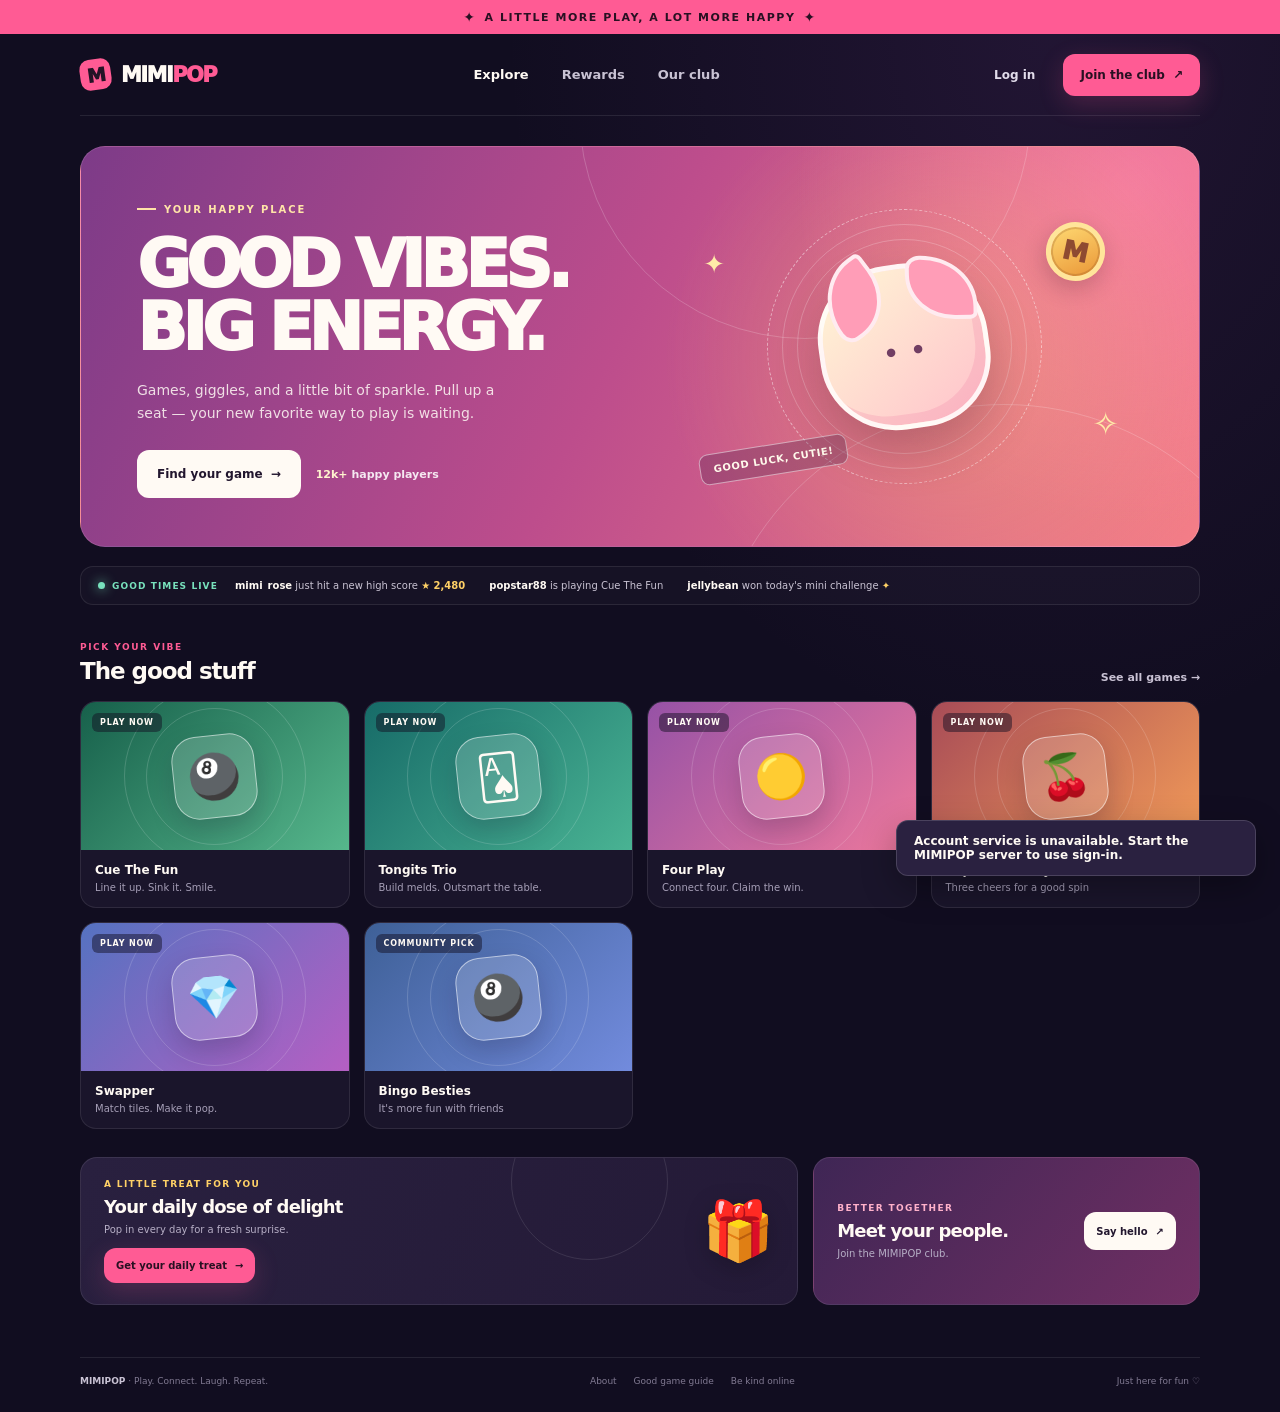
==== index.html @ 15460751 "Some Changes" ====
<!DOCTYPE html>
<html lang="en">
<head>
    <meta charset="UTF-8">
    <meta name="viewport" content="width=device-width, initial-scale=1.0">
    <meta name="theme-color" content="#110d20">
    <meta name="description" content="MIMIPOP — play, connect, laugh, repeat. Your home for feel-good games and good company.">
    <title>MIMIPOP — Play. Connect. Repeat.</title>
    <style>
        :root {
            color-scheme: dark;
            --bg: #110d20;
            --panel: #1a152b;
            --panel-light: #211b36;
            --muted: #a69fb7;
            --white: #fffaf4;
            --pink: #ff5b94;
            --pink-light: #ff83ad;
            --yellow: #ffd166;
            --mint: #78e2bd;
            --line: rgba(255, 255, 255, .09);
        }

        * { box-sizing: border-box; }

        body {
            margin: 0;
            min-width: 320px;
            background:
                radial-gradient(ellipse at 82% 2%, rgba(116, 61, 147, .17), transparent 34rem),
                var(--bg);
            color: var(--white);
            font-family: Inter, ui-sans-serif, system-ui, -apple-system, BlinkMacSystemFont, "Segoe UI", sans-serif;
            -webkit-font-smoothing: antialiased;
        }

        button, a { font: inherit; }
        button { color: inherit; }
        a { color: inherit; text-decoration: none; }
        button:focus-visible, a:focus-visible { outline: 3px solid var(--yellow); outline-offset: 4px; }

        .announcement {
            min-height: 34px;
            display: flex;
            justify-content: center;
            align-items: center;
            gap: 8px;
            padding: 6px 16px;
            background: #ff5b94;
            color: #281022;
            font-size: 11px;
            font-weight: 850;
            letter-spacing: .14em;
            text-align: center;
            text-transform: uppercase;
        }

        .announcement span { font-size: 14px; }

        .shell { width: min(1120px, calc(100% - 48px)); margin: 0 auto; }

        .topbar {
            min-height: 82px;
            display: flex;
            align-items: center;
            justify-content: space-between;
            gap: 24px;
            border-bottom: 1px solid var(--line);
        }

        .brand {
            display: inline-flex;
            align-items: center;
            gap: 10px;
            flex-shrink: 0;
            font-size: 21px;
            font-weight: 950;
            letter-spacing: -.075em;
        }

        .brand-mark {
            width: 31px;
            height: 31px;
            display: grid;
            place-items: center;
            border-radius: 10px;
            background: var(--pink);
            color: #251326;
            font-size: 19px;
            font-weight: 1000;
            transform: rotate(-8deg);
        }

        .brand > span:last-child span { color: var(--pink); }

        .nav-links { display: flex; align-items: center; gap: 33px; }
        .nav-links a {
            color: #c8c2d3;
            font-size: 13px;
            font-weight: 650;
            transition: color .2s ease;
        }
        .nav-links a:hover, .nav-links a.active { color: var(--white); }

        .account-actions { display: flex; align-items: center; gap: 11px; }
        .button {
            min-height: 42px;
            display: inline-flex;
            justify-content: center;
            align-items: center;
            gap: 8px;
            padding: 0 17px;
            border: 0;
            border-radius: 12px;
            cursor: pointer;
            font-size: 12px;
            font-weight: 800;
            transition: transform .18s ease, filter .18s ease, background .18s ease;
        }
        .button:hover { filter: brightness(1.08); transform: translateY(-2px); }
        .button-quiet { background: transparent; color: #e2ddeb; }
        .button-primary {
            background: var(--pink);
            color: #281022;
            box-shadow: 0 8px 26px rgba(255, 91, 148, .2);
        }
        .button-light { background: var(--white); color: #22162e; }

        .hero {
            position: relative;
            min-height: 370px;
            display: grid;
            grid-template-columns: 1.05fr .95fr;
            align-items: center;
            overflow: hidden;
            margin-top: 30px;
            padding: 48px 56px;
            border: 1px solid rgba(255, 255, 255, .12);
            border-radius: 25px;
            background:
                radial-gradient(circle at 78% 53%, rgba(255, 209, 102, .3), transparent 18rem),
                radial-gradient(circle at 94% 10%, rgba(255, 131, 173, .65), transparent 21rem),
                linear-gradient(115deg, #7d3b88 0%, #bd4d8c 48%, #f47e87 100%);
            isolation: isolate;
        }
        .hero::before, .hero::after {
            position: absolute;
            z-index: -1;
            content: "";
            border: 1px solid rgba(255,255,255,.19);
            border-radius: 50%;
        }
        .hero::before { width: 450px; height: 450px; right: 15%; top: -260px; }
        .hero::after { width: 590px; height: 590px; right: -9%; bottom: -450px; }
        .hero-copy { position: relative; z-index: 1; max-width: 460px; }
        .eyebrow {
            display: inline-flex;
            align-items: center;
            gap: 8px;
            margin-bottom: 18px;
            color: #ffe4a8;
            font-size: 10px;
            font-weight: 900;
            letter-spacing: .19em;
            text-transform: uppercase;
        }
        .eyebrow::before { width: 19px; height: 2px; background: currentColor; content: ""; }
        h1 {
            max-width: 470px;
            margin: 0;
            font-size: clamp(42px, 5.2vw, 65px);
            font-weight: 950;
            letter-spacing: -.07em;
            line-height: .98;
        }
        .hero-copy p {
            max-width: 370px;
            margin: 19px 0 25px;
            color: rgba(255, 250, 244, .85);
            font-size: 14px;
            line-height: 1.65;
        }
        .hero-cta { display: flex; align-items: center; gap: 15px; }
        .hero-cta .button { min-height: 48px; padding: 0 20px; }
        .member-count { color: rgba(255,255,255,.88); font-size: 11px; font-weight: 700; }
        .member-count strong { color: #fff4cf; }

        .hero-art {
            position: relative;
            min-height: 270px;
            display: grid;
            place-items: center;
        }
        .sunburst {
            position: absolute;
            width: 275px;
            height: 275px;
            border: 1px dashed rgba(255, 255, 255, .49);
            border-radius: 50%;
            animation: spin 34s linear infinite;
        }
        .sunburst::before, .sunburst::after {
            position: absolute;
            inset: 14px;
            border: 1px solid rgba(255,255,255,.22);
            border-radius: 50%;
            content: "";
        }
        .sunburst::after { inset: 29px; }
        .coin {
            position: absolute;
            z-index: 2;
            top: 10px;
            right: 8%;
            width: 59px;
            height: 59px;
            display: grid;
            place-items: center;
            border: 5px solid #ffe59a;
            border-radius: 50%;
            background: linear-gradient(145deg, #ffdb74, #e99435);
            box-shadow: 0 8px 22px rgba(54, 18, 30, .22), inset 0 0 0 2px rgba(132, 71, 29, .23);
            color: #8e4a31;
            font-size: 26px;
            font-weight: 950;
            transform: rotate(12deg);
        }
        .mascot {
            position: relative;
            z-index: 1;
            width: 170px;
            height: 165px;
            display: grid;
            place-items: center;
            border: 5px solid rgba(255,255,255,.8);
            border-radius: 44% 47% 42% 45%;
            background: linear-gradient(140deg, #fff5d5 3%, #ffc1cb 100%);
            box-shadow: 0 22px 45px rgba(66, 24, 53, .25), inset -9px -10px 0 rgba(238, 119, 161, .22);
            color: #72405e;
            font-size: 93px;
            transform: rotate(-8deg);
        }
        .mascot::before, .mascot::after {
            position: absolute;
            top: -12px;
            z-index: -1;
            width: 56px;
            height: 64px;
            border: 4px solid rgba(255,255,255,.8);
            border-radius: 80% 10% 70% 20%;
            background: #ff9db7;
            content: "";
        }
        .mascot::before { left: 4px; transform: rotate(-29deg); }
        .mascot::after { right: 3px; transform: rotate(97deg); }
        .mascot-face {
            position: absolute;
            top: 69px;
            left: 0;
            width: 100%;
            color: #713e63;
            font-size: 24px;
            font-weight: 900;
            letter-spacing: 12px;
            text-align: center;
            text-indent: 12px;
        }
        .float-star { position: absolute; color: #ffeba8; font-size: 26px; }
        .star-one { top: 37px; left: 8%; }
        .star-two { right: 5%; bottom: 39px; font-size: 32px; }
        .ticket {
            position: absolute;
            bottom: 7px;
            left: 7%;
            padding: 9px 13px;
            border: 1px solid rgba(255,255,255,.5);
            border-radius: 9px;
            background: rgba(51, 22, 65, .25);
            color: #fff9eb;
            font-size: 10px;
            font-weight: 800;
            letter-spacing: .06em;
            transform: rotate(-9deg);
        }

        .live-strip {
            display: flex;
            align-items: center;
            gap: 17px;
            overflow: hidden;
            margin: 19px 0 37px;
            padding: 13px 17px;
            border: 1px solid var(--line);
            border-radius: 13px;
            background: rgba(255,255,255,.025);
        }
        .live-label {
            display: flex;
            align-items: center;
            gap: 7px;
            flex-shrink: 0;
            color: var(--mint);
            font-size: 9px;
            font-weight: 900;
            letter-spacing: .12em;
        }
        .live-dot { width: 7px; height: 7px; border-radius: 50%; background: var(--mint); box-shadow: 0 0 12px var(--mint); }
        .live-items { display: flex; gap: 24px; overflow: hidden; color: #c9c3d3; font-size: 10px; white-space: nowrap; }
        .live-items strong { color: var(--white); }
        .live-items b { color: var(--yellow); }

        .section-heading {
            display: flex;
            align-items: end;
            justify-content: space-between;
            gap: 20px;
            margin-bottom: 17px;
        }
        .section-kicker { margin: 0 0 6px; color: var(--pink); font-size: 9px; font-weight: 900; letter-spacing: .17em; text-transform: uppercase; }
        h2 { margin: 0; font-size: 23px; font-weight: 850; letter-spacing: -.045em; }
        .see-all { color: #c9c2d4; font-size: 11px; font-weight: 750; }
        .see-all:hover { color: var(--pink-light); }
        .game-grid { display: grid; grid-template-columns: repeat(4, 1fr); gap: 14px; }
        .game-card {
            min-width: 0;
            overflow: hidden;
            border: 1px solid var(--line);
            border-radius: 16px;
            background: var(--panel);
            transition: border-color .2s ease, transform .2s ease;
        }
        .game-card:hover { border-color: rgba(255,255,255,.25); transform: translateY(-4px); }
        .game-art {
            position: relative;
            height: 148px;
            display: grid;
            place-items: center;
            overflow: hidden;
        }
        .game-art::before, .game-art::after {
            position: absolute;
            width: 180px;
            height: 180px;
            border: 1px solid rgba(255,255,255,.16);
            border-radius: 50%;
            content: "";
        }
        .game-art::after { width: 135px; height: 135px; }
        .art-roulette { background: linear-gradient(135deg, #4b397c, #a54b86); }
        .art-billiards { background: linear-gradient(135deg, #17604b, #56b78c); }
        .art-cards { background: linear-gradient(135deg, #176b68, #49b393); }
        .art-slots { background: linear-gradient(135deg, #a84c57, #f29b58); }
        .art-bingo { background: linear-gradient(135deg, #3e6097, #728bdd); }
        .game-icon {
            position: relative;
            z-index: 1;
            display: grid;
            place-items: center;
            width: 83px;
            height: 83px;
            border: 1px solid rgba(255,255,255,.52);
            border-radius: 25px;
            background: rgba(255,255,255,.17);
            box-shadow: 0 12px 26px rgba(27, 16, 43, .2);
            font-size: 43px;
            transform: rotate(-6deg);
        }
        .game-tag {
            position: absolute;
            top: 11px;
            left: 11px;
            z-index: 1;
            padding: 5px 8px;
            border-radius: 6px;
            background: rgba(17,13,32,.48);
            color: #fffaf4;
            font-size: 8px;
            font-weight: 900;
            letter-spacing: .1em;
            text-transform: uppercase;
        }
        .game-info { padding: 13px 14px 14px; }
        .game-info h3 { margin: 0; font-size: 12px; font-weight: 800; }
        .game-info p { margin: 5px 0 0; color: var(--muted); font-size: 10px; }
        .bottom-row {
            display: grid;
            grid-template-columns: 1.3fr .7fr;
            gap: 15px;
            margin: 28px 0 52px;
        }
        .rewards-card, .community-card {
            position: relative;
            display: flex;
            align-items: center;
            justify-content: space-between;
            gap: 18px;
            min-height: 139px;
            overflow: hidden;
            padding: 21px 23px;
            border: 1px solid var(--line);
            border-radius: 17px;
            background: linear-gradient(110deg, #29203f, #241a37);
        }
        .rewards-card::after {
            position: absolute;
            top: -55px;
            right: 18%;
            width: 155px;
            height: 155px;
            border: 1px solid rgba(255,255,255,.1);
            border-radius: 50%;
            content: "";
        }
        .reward-copy, .community-copy { position: relative; z-index: 1; }
        .reward-copy p, .community-copy p { margin: 0 0 7px; color: var(--yellow); font-size: 9px; font-weight: 900; letter-spacing: .15em; text-transform: uppercase; }
        .reward-copy h2, .community-copy h2 { font-size: 18px; }
        .reward-copy small, .community-copy small { display: block; margin-top: 7px; color: #b7afc6; font-size: 10px; }
        .reward-icon { position: relative; z-index: 1; flex-shrink: 0; font-size: 58px; filter: drop-shadow(0 7px 12px rgba(0,0,0,.2)); }
        .community-card { background: linear-gradient(130deg, #3f2655, #702f63); }
        .community-copy p { color: #ffb1ca; }
        .community-card .button { flex-shrink: 0; min-height: 38px; padding: 0 12px; font-size: 10px; }

        footer {
            display: flex;
            align-items: center;
            justify-content: space-between;
            gap: 18px;
            padding: 18px 0 26px;
            border-top: 1px solid var(--line);
            color: #817a92;
            font-size: 9px;
        }
        footer strong { color: #c9c2d4; }
        .footer-links { display: flex; gap: 17px; }
        .footer-links a:hover { color: var(--white); }
        .toast {
            position: fixed;
            right: 24px;
            bottom: 24px;
            z-index: 5;
            max-width: min(360px, calc(100% - 32px));
            padding: 13px 17px;
            border: 1px solid rgba(255,255,255,.15);
            border-radius: 12px;
            background: #2a2140;
            box-shadow: 0 12px 35px rgba(0,0,0,.3);
            color: var(--white);
            font-size: 12px;
            font-weight: 700;
            opacity: 0;
            pointer-events: none;
            transform: translateY(10px);
            transition: opacity .2s ease, transform .2s ease;
        }
        .toast.visible { opacity: 1; transform: translateY(0); }
        .billiards-modal[hidden] { display: none; }
        .billiards-modal {
            position: fixed;
            inset: 0;
            z-index: 10;
            display: grid;
            place-items: center;
            overflow-y: auto;
            padding: 24px;
            background: rgba(10, 7, 18, .82);
            backdrop-filter: blur(9px);
        }
        .billiards-panel {
            width: min(900px, 100%);
            padding: 24px;
            border: 1px solid rgba(255,255,255,.13);
            border-radius: 22px;
            background: #1a152b;
            box-shadow: 0 28px 90px rgba(0,0,0,.5);
        }
        .billiards-heading, .billiards-toolbar {
            display: flex;
            align-items: center;
            justify-content: space-between;
            gap: 16px;
        }
        .billiards-heading { margin-bottom: 18px; }
        .billiards-heading h2 { font-size: 24px; }
        .billiards-heading p { margin: 5px 0 0; color: var(--muted); font-size: 12px; }
        .billiards-close {
            width: 38px;
            height: 38px;
            display: grid;
            place-items: center;
            flex-shrink: 0;
            border: 1px solid var(--line);
            border-radius: 11px;
            background: var(--panel-light);
            cursor: pointer;
            font-size: 20px;
        }
        .billiards-canvas-wrap {
            overflow: hidden;
            border: 1px solid rgba(255,255,255,.13);
            border-radius: 15px;
            background: #153b35;
        }
        #billiards-canvas { display: block; width: 100%; height: auto; touch-action: none; }
        .billiards-toolbar { flex-wrap: wrap; margin-top: 16px; }
        .billiards-status { color: #d7d1e0; font-size: 12px; }
        .billiards-status strong { color: var(--mint); }
        .billiards-controls { display: flex; align-items: center; gap: 12px; }
        .power-control { display: flex; align-items: center; gap: 9px; color: #c9c2d4; font-size: 11px; }
        .power-control input { width: 112px; accent-color: var(--pink); }
        .billiards-help { margin: 12px 0 0; color: #938ba3; font-size: 10px; line-height: 1.5; }
        body.game-open { overflow: hidden; }
        .tongits-table {
            display: grid;
            grid-template-columns: 1fr auto 1fr;
            align-items: center;
            gap: 14px;
            min-height: 150px;
            margin-bottom: 15px;
            padding: 18px;
            border: 1px solid rgba(255,255,255,.1);
            border-radius: 15px;
            background:
                radial-gradient(ellipse at center, rgba(47, 142, 106, .75), transparent 80%),
                #174b3f;
        }
        .tongits-opponents { display: flex; flex-direction: column; gap: 14px; }
        .tongits-player { min-width: 0; }
        .tongits-player-label { display: flex; align-items: center; gap: 7px; color: #f5eee4; font-size: 10px; font-weight: 800; }
        .tongits-player-label span { color: #c6d8ce; font-size: 9px; font-weight: 600; }
        .tongits-back-row { display: flex; margin-top: 6px; padding-left: 2px; }
        .tongits-card-back {
            width: 18px;
            height: 25px;
            margin-left: -3px;
            border: 1px solid rgba(255,255,255,.8);
            border-radius: 4px;
            background: repeating-linear-gradient(45deg, #c55a83 0 3px, #f1c0c5 3px 4px);
        }
        .tongits-piles { display: flex; align-items: center; gap: 14px; }
        .tongits-pile { display: grid; justify-items: center; gap: 6px; color: #d3e2d9; font-size: 9px; }
        .tongits-pile .button { min-height: 33px; padding: 0 9px; font-size: 9px; }
        .tongits-pile .button:disabled { cursor: not-allowed; opacity: .42; transform: none; }
        .tongits-table-card {
            width: 48px;
            height: 67px;
            display: grid;
            place-content: center;
            gap: 1px;
            border: 1px solid #fffaf4;
            border-radius: 7px;
            background: #fffaf4;
            box-shadow: 0 5px 12px rgba(0,0,0,.2);
            color: #272032;
            font-size: 17px;
            font-weight: 850;
            text-align: center;
        }
        .tongits-table-card.red { color: #d94d6e; }
        .tongits-table-card small { font-size: 10px; }
        .tongits-discard-stack { position: relative; }
        .tongits-discard-stack::before {
            position: absolute;
            inset: 3px -4px -3px 4px;
            z-index: 0;
            border: 1px solid rgba(255,255,255,.6);
            border-radius: 7px;
            background: #d5c6e8;
            content: "";
        }
        .tongits-discard-stack .tongits-table-card { position: relative; z-index: 1; }
        .tongits-melds {
            display: flex;
            align-items: center;
            gap: 8px;
            min-height: 48px;
            overflow-x: auto;
            margin: 0 0 13px;
            padding: 8px 10px;
            border: 1px dashed rgba(255,255,255,.16);
            border-radius: 10px;
            color: #c6d8ce;
            font-size: 10px;
        }
        .tongits-melds strong { flex-shrink: 0; color: #f6d78e; }
        .tongits-meld { flex-shrink: 0; padding: 5px 8px; border-radius: 7px; background: rgba(255,255,255,.1); color: #fffaf4; }
        .tongits-hand-heading { display: flex; align-items: baseline; justify-content: space-between; gap: 12px; margin: 0 0 9px; }
        .tongits-hand-heading strong { font-size: 11px; }
        .tongits-hand-heading span { color: #a69fb7; font-size: 9px; }
        .tongits-hand {
            display: flex;
            flex-wrap: wrap;
            gap: 7px;
            min-height: 88px;
            padding: 12px;
            border-radius: 12px;
            background: rgba(0,0,0,.17);
        }
        .tongits-hand-card {
            position: relative;
            width: 45px;
            height: 63px;
            display: grid;
            align-content: center;
            justify-items: center;
            gap: 2px;
            border: 2px solid transparent;
            border-radius: 7px;
            background: #fffaf4;
            color: #292333;
            cursor: pointer;
            font-size: 15px;
            font-weight: 850;
            transition: transform .15s ease, border-color .15s ease;
        }
        .tongits-hand-card:hover { transform: translateY(-4px); }
        .tongits-hand-card.selected { border-color: var(--yellow); transform: translateY(-7px); }
        .tongits-hand-card.red { color: #d94d6e; }
        .tongits-hand-card small { font-size: 10px; }
        .tongits-actions { display: flex; flex-wrap: wrap; gap: 8px; margin-top: 12px; }
        .tongits-actions .button { min-height: 37px; padding: 0 12px; font-size: 10px; }
        .tongits-actions .button:disabled { cursor: not-allowed; opacity: .42; transform: none; }
        .tongits-status { min-height: 17px; margin: 12px 0 0; color: #d6d0df; font-size: 11px; }
        .tongits-status strong { color: var(--mint); }
        .art-fourplay { background: linear-gradient(135deg, #9652a6, #ed789c); }
        .fourplay-panel { width: min(620px, 100%); }
        .fourplay-board {
            display: grid;
            grid-template-columns: repeat(7, minmax(0, 1fr));
            gap: clamp(5px, 1.4vw, 11px);
            padding: clamp(10px, 2.8vw, 22px);
            border: 1px solid rgba(255,255,255,.2);
            border-radius: 20px;
            background: linear-gradient(145deg, #6e52be, #48328f);
            box-shadow: inset 0 0 24px rgba(25, 16, 68, .25);
        }
        .fourplay-cell {
            width: 100%;
            aspect-ratio: 1;
            display: grid;
            place-items: center;
            padding: 0;
            border: 0;
            border-radius: 50%;
            background: #211a38;
            box-shadow: inset 0 3px 7px rgba(0,0,0,.4);
            cursor: pointer;
            transition: background .16s ease, transform .16s ease;
        }
        .fourplay-cell:not(:disabled):hover { background: #37295a; transform: scale(1.05); }
        .fourplay-cell:disabled { cursor: default; }
        .fourplay-cell::after {
            width: 72%;
            height: 72%;
            border-radius: 50%;
            background: transparent;
            content: "";
            transition: background .16s ease, box-shadow .16s ease;
        }
        .fourplay-cell.player-one::after { background: #ffd166; box-shadow: 0 0 14px rgba(255,209,102,.38); }
        .fourplay-cell.player-two::after { background: #ff6a9d; box-shadow: 0 0 14px rgba(255,106,157,.38); }
        .fourplay-cell.winning-cell::after { box-shadow: 0 0 0 3px #fffaf4, 0 0 20px rgba(255,255,255,.7); }
        .fourplay-scoreboard {
            display: flex;
            align-items: center;
            justify-content: space-between;
            gap: 12px;
            margin: 14px 0 0;
        }
        .fourplay-turn {
            display: flex;
            align-items: center;
            gap: 8px;
            color: #d6d0df;
            font-size: 12px;
        }
        .fourplay-turn strong { color: var(--yellow); }
        .fourplay-disc { width: 11px; height: 11px; flex-shrink: 0; border-radius: 50%; background: var(--yellow); }
        .fourplay-disc.opponent { background: var(--pink); }
        .fourplay-help { margin-top: 11px; }
        .fourplay-scoreboard .button { min-height: 37px; padding: 0 12px; font-size: 10px; }
        .bubbly-panel { width: min(620px, 100%); }
        .bubbly-machine {
            position: relative;
            overflow: hidden;
            padding: clamp(20px, 5vw, 36px);
            border: 1px solid rgba(255,255,255,.16);
            border-radius: 20px;
            background:
                radial-gradient(ellipse at 50% 0, rgba(255,209,102,.21), transparent 68%),
                linear-gradient(145deg, #432851, #271d3c);
        }
        .bubbly-machine::before {
            position: absolute;
            top: -88px;
            right: -40px;
            width: 210px;
            height: 210px;
            border: 1px solid rgba(255,255,255,.1);
            border-radius: 50%;
            content: "";
            pointer-events: none;
        }
        .bubbly-jackpot-label {
            position: relative;
            margin: 0 0 14px;
            color: #ffcc83;
            font-size: 9px;
            font-weight: 900;
            letter-spacing: .2em;
            text-align: center;
            text-transform: uppercase;
        }
        .bubbly-reels {
            position: relative;
            display: grid;
            grid-template-columns: repeat(3, minmax(0, 1fr));
            gap: clamp(8px, 2vw, 14px);
            max-width: 430px;
            margin: 0 auto;
        }
        .bubbly-reel {
            min-width: 0;
            aspect-ratio: 1 / 1.13;
            display: grid;
            place-items: center;
            overflow: hidden;
            border: 2px solid rgba(255,255,255,.78);
            border-radius: 16px;
            background: linear-gradient(160deg, #fffaf4, #f3dfda);
            box-shadow: inset 0 0 0 5px rgba(255,255,255,.36), 0 10px 24px rgba(0,0,0,.2);
            font-size: clamp(45px, 10vw, 68px);
            line-height: 1;
            user-select: none;
        }
        .bubbly-reel.spinning { animation: bubbly-bounce .16s ease-in-out infinite alternate; }
        .bubbly-machine.bubbly-win .bubbly-reel { border-color: #ffe193; box-shadow: inset 0 0 0 5px rgba(255,255,255,.36), 0 0 23px rgba(255,209,102,.35); }
        .bubbly-stats {
            display: flex;
            justify-content: center;
            flex-wrap: wrap;
            gap: 8px 20px;
            margin-top: 20px;
            color: #d3cad9;
            font-size: 11px;
        }
        .bubbly-stats strong { color: #fff1bd; }
        .bubbly-result { min-height: 22px; margin: 14px 0 0; color: #e6deeb; font-size: 12px; text-align: center; }
        .bubbly-result strong { color: var(--yellow); }
        .bubbly-controls { display: flex; justify-content: center; gap: 10px; margin-top: 16px; }
        .bubbly-controls .button { min-height: 43px; }
        .bubbly-controls .button:disabled { cursor: wait; opacity: .7; }
        .bubbly-help { max-width: 450px; margin: 13px auto 0; color: #a99fb2; font-size: 10px; line-height: 1.55; text-align: center; }
        @keyframes bubbly-bounce { from { transform: translateY(-4px); } to { transform: translateY(4px); } }
        .art-swapper { background: linear-gradient(135deg, #5572c1, #b55fc3); }
        .swapper-panel { width: min(620px, 100%); }
        .swapper-toolbar { display: flex; justify-content: space-between; gap: 12px; margin: 0 0 13px; }
        .swapper-stat {
            flex: 1;
            padding: 10px 12px;
            border: 1px solid var(--line);
            border-radius: 11px;
            background: rgba(255,255,255,.035);
            color: #aaa2b9;
            font-size: 9px;
            font-weight: 800;
            letter-spacing: .11em;
            text-transform: uppercase;
        }
        .swapper-stat strong { display: block; margin-top: 3px; color: var(--white); font-size: 18px; letter-spacing: -.03em; }
        .swapper-board {
            display: grid;
            grid-template-columns: repeat(8, minmax(0, 1fr));
            gap: clamp(3px, 1vw, 7px);
            padding: clamp(8px, 2vw, 14px);
            border: 1px solid rgba(255,255,255,.14);
            border-radius: 17px;
            background: linear-gradient(145deg, #38234f, #241936);
            box-shadow: inset 0 0 24px rgba(0,0,0,.2);
            touch-action: manipulation;
        }
        .swapper-tile {
            width: 100%;
            aspect-ratio: 1;
            display: grid;
            place-items: center;
            padding: 0;
            border: 1px solid rgba(255,255,255,.14);
            border-radius: clamp(5px, 1vw, 10px);
            background: linear-gradient(145deg, rgba(255,255,255,.13), rgba(255,255,255,.045));
            cursor: pointer;
            font-size: clamp(17px, 4vw, 31px);
            line-height: 1;
            text-shadow: 0 4px 8px rgba(0,0,0,.2);
            transition: transform .16s ease, border-color .16s ease, background .16s ease, opacity .16s ease;
        }
        .swapper-tile:hover:not(:disabled) { transform: translateY(-2px) scale(1.05); }
        .swapper-tile.selected { border-color: #ffe091; background: rgba(255,209,102,.2); box-shadow: 0 0 0 2px rgba(255,209,102,.28); transform: scale(1.08); }
        .swapper-tile.matched { opacity: 0; transform: scale(.35) rotate(12deg); }
        .swapper-tile:disabled { cursor: wait; }
        .swapper-status { min-height: 20px; margin: 12px 0 0; color: #d6d0df; font-size: 11px; text-align: center; }
        .swapper-status strong { color: var(--mint); }
        .swapper-footer { display: flex; justify-content: center; gap: 9px; margin-top: 10px; }
        .swapper-footer .button { min-height: 38px; padding: 0 13px; font-size: 10px; }
        .swapper-footer .button:disabled { cursor: wait; opacity: .65; }
        .swapper-help { margin-top: 12px; text-align: center; }
        @media (max-width: 620px) {
            .bubbly-panel { padding: 14px; }
            .bubbly-machine { padding: 22px 17px; border-radius: 16px; }
            .bubbly-reel { border-radius: 11px; }
            .swapper-panel { padding: 14px; }
            .swapper-stat { padding: 8px; }
            .swapper-stat strong { font-size: 16px; }
        }
        body.game-page-mode { overflow: auto; }
        .game-page-mode .announcement,
        .game-page-mode .topbar,
        .game-page-mode main,
        .game-page-mode footer,
        .game-page-mode .toast { display: none; }
        .game-page-mode .billiards-modal {
            position: relative;
            inset: auto;
            z-index: auto;
            display: flex;
            min-height: 100vh;
            align-items: flex-start;
            justify-content: center;
            overflow: visible;
            padding: 28px 20px;
            background: transparent;
            backdrop-filter: none;
        }
        .game-page-mode .billiards-modal[hidden] { display: none; }
        .game-page-mode .billiards-panel {
            margin: auto;
            box-shadow: 0 18px 60px rgba(0,0,0,.24);
        }
        .game-page-mode .billiards-close {
            width: auto;
            min-width: 38px;
            padding: 0 10px;
            font-size: 11px;
            font-weight: 800;
        }
        @media (max-width: 620px) {
            .game-page-mode .billiards-modal { padding: 12px; }
            .game-page-mode .billiards-panel { margin: auto 0; }
        }
        #login-page[hidden] { display: none; }
        .login-page-mode { min-height: 100vh; }
        body.login-page-mode .announcement,
        body.login-page-mode .topbar,
        body.login-page-mode > main:not(#login-page),
        body.login-page-mode footer,
        body.login-page-mode .billiards-modal,
        body.login-page-mode .toast { display: none; }
        .login-page {
            min-height: 100vh;
            display: grid;
            grid-template-columns: minmax(0, 1fr) minmax(360px, .85fr);
        }
        .login-story {
            position: relative;
            min-height: 100vh;
            display: flex;
            flex-direction: column;
            justify-content: space-between;
            overflow: hidden;
            padding: clamp(30px, 6vw, 76px);
            background:
                radial-gradient(circle at 75% 34%, rgba(255,209,102,.46), transparent 15rem),
                radial-gradient(circle at 82% 72%, rgba(255,91,148,.55), transparent 21rem),
                linear-gradient(145deg, #713b88, #bd4d8c 56%, #f47e87);
        }
        .login-story::before,
        .login-story::after {
            position: absolute;
            width: 390px;
            height: 390px;
            border: 1px solid rgba(255,255,255,.2);
            border-radius: 50%;
            content: "";
            pointer-events: none;
        }
        .login-story::before { top: 16%; right: -120px; }
        .login-story::after { right: 12%; bottom: -270px; width: 520px; height: 520px; }
        .login-story-brand, .login-story-copy, .login-story-note { position: relative; z-index: 1; }
        .login-story-brand { display: inline-flex; align-items: center; gap: 10px; width: fit-content; font-size: 19px; font-weight: 950; letter-spacing: -.07em; }
        .login-story-brand > span:last-child span { color: #ffe4a8; }
        .login-story-copy { max-width: 520px; margin: auto 0; padding: 50px 0; }
        .login-story-kicker { color: #ffe4a8; font-size: 10px; font-weight: 900; letter-spacing: .19em; text-transform: uppercase; }
        .login-story-copy h1 { margin: 14px 0; font-size: clamp(44px, 6vw, 76px); line-height: .96; }
        .login-story-copy p { max-width: 390px; color: rgba(255,250,244,.84); font-size: 14px; line-height: 1.7; }
        .login-story-note { color: rgba(255,250,244,.75); font-size: 11px; }
        .login-form-side { display: grid; place-items: center; padding: 36px; }
        .login-form-card { width: min(390px, 100%); }
        .login-back { display: inline-flex; align-items: center; gap: 7px; margin-bottom: 46px; color: #c9c2d4; font-size: 12px; font-weight: 700; }
        .login-back:hover { color: var(--white); }
        .login-form-card .section-kicker { margin-bottom: 10px; }
        .login-form-card h2 { margin: 0; font-size: 31px; letter-spacing: -.05em; }
        .login-lede { margin: 9px 0 27px; color: var(--muted); font-size: 12px; line-height: 1.6; }
        .login-field { display: block; margin-top: 17px; color: #e8e1ed; font-size: 11px; font-weight: 750; }
        .login-field[hidden] { display: none; }
        .login-field input,
        .login-password-wrap input {
            width: 100%;
            height: 47px;
            margin-top: 8px;
            padding: 0 14px;
            border: 1px solid rgba(255,255,255,.13);
            border-radius: 11px;
            outline: none;
            background: rgba(255,255,255,.045);
            color: var(--white);
            font: inherit;
            font-size: 13px;
        }
        .login-field input:focus { border-color: var(--pink); box-shadow: 0 0 0 3px rgba(255,91,148,.14); }
        .login-field input::placeholder { color: #837b93; }
        .login-password-wrap { position: relative; }
        .login-password-wrap input { padding-right: 68px; }
        .login-password-toggle {
            position: absolute;
            top: 50%;
            right: 12px;
            padding: 5px 0 5px 8px;
            border: 0;
            background: transparent;
            color: #c8c0d2;
            cursor: pointer;
            font-size: 10px;
            font-weight: 800;
        }
        .login-options { display: flex; justify-content: space-between; align-items: center; gap: 12px; margin: 17px 0 21px; }
        .login-remember { display: inline-flex; align-items: center; gap: 7px; color: #c9c2d4; font-size: 10px; }
        .login-remember input { accent-color: var(--pink); }
        .login-link { padding: 0; border: 0; background: transparent; color: var(--pink-light); cursor: pointer; font-size: 10px; font-weight: 750; }
        .login-link:hover { text-decoration: underline; }
        .login-submit { width: 100%; min-height: 47px; font-size: 12px; }
        .login-divider { display: flex; align-items: center; gap: 12px; margin: 23px 0; color: #81798f; font-size: 9px; }
        .login-divider::before, .login-divider::after { height: 1px; flex: 1; background: var(--line); content: ""; }
        .login-signup { color: #aaa2b9; font-size: 11px; text-align: center; }
        .login-signup a { color: var(--white); font-weight: 800; }
        .login-signup a:hover { color: var(--pink-light); }
        .login-status { min-height: 18px; margin: 15px 0 0; color: var(--mint); font-size: 10px; line-height: 1.55; text-align: center; }
        .login-status.error { color: var(--pink-light); }
        .login-status:empty { display: none; }
        @media (max-width: 760px) {
            .login-page { grid-template-columns: 1fr; }
            .login-story { min-height: 230px; padding: 27px 24px; }
            .login-story-copy { padding: 35px 0 20px; }
            .login-story-copy h1 { font-size: clamp(39px, 11vw, 56px); }
            .login-story-copy p { max-width: 460px; margin-bottom: 4px; font-size: 12px; }
            .login-story-note { display: none; }
            .login-form-side { padding: 30px 24px 48px; }
            .login-back { margin-bottom: 29px; }
        }
        @keyframes spin { to { transform: rotate(360deg); } }

        @media (max-width: 800px) {
            .nav-links { gap: 17px; }
            .hero { padding: 40px 34px; }
            .hero-art { transform: scale(.86); }
            .game-grid { grid-template-columns: repeat(2, 1fr); }
            .game-art { height: 170px; }
            .bottom-row { grid-template-columns: 1fr; }
        }
        @media (max-width: 620px) {
            .announcement { font-size: 9px; }
            .shell { width: min(100% - 32px, 460px); }
            .topbar { min-height: 69px; gap: 12px; }
            .brand { font-size: 19px; }
            .nav-links { display: none; }
            .account-actions { gap: 2px; }
            .account-actions .button { min-height: 37px; padding: 0 11px; font-size: 10px; }
            .hero {
                min-height: auto;
                grid-template-columns: 1fr;
                margin-top: 19px;
                padding: 34px 25px 0;
            }
            .hero-copy { max-width: 100%; }
            h1 { font-size: clamp(44px, 12vw, 58px); }
            .hero-copy p { max-width: 310px; margin: 15px 0 20px; font-size: 12px; }
            .hero-cta { flex-wrap: wrap; }
            .hero-cta .button { min-height: 43px; }
            .member-count { font-size: 9px; }
            .hero-art { min-height: 230px; margin-top: 0; transform: scale(.83); }
            .live-strip { gap: 11px; margin: 14px 0 31px; padding: 12px; }
            .live-items { gap: 17px; }
            .section-heading { align-items: center; }
            h2 { font-size: 21px; }
            .game-grid { gap: 10px; }
            .game-art { height: 130px; }
            .game-icon { width: 68px; height: 68px; border-radius: 21px; font-size: 35px; }
            .game-info { padding: 11px; }
            .bottom-row { grid-template-columns: 1fr; gap: 10px; margin: 23px 0 34px; }
            .rewards-card, .community-card { min-height: 123px; padding: 18px; }
            .reward-icon { font-size: 48px; }
            .community-copy h2, .reward-copy h2 { font-size: 16px; }
            footer { align-items: flex-start; flex-direction: column; padding-top: 17px; }
            .billiards-modal { align-items: start; padding: 12px; }
            .billiards-panel { margin: auto 0; padding: 16px; border-radius: 17px; }
            .billiards-heading { margin-bottom: 13px; }
            .billiards-heading h2 { font-size: 20px; }
            .billiards-heading p { max-width: 260px; font-size: 10px; }
            .billiards-controls { width: 100%; justify-content: space-between; }
            .billiards-status { font-size: 10px; }
            .tongits-panel { padding: 13px; }
            .tongits-table { grid-template-columns: 1fr auto; gap: 9px; min-height: 0; padding: 12px; }
            .tongits-opponents { grid-column: 1 / -1; flex-direction: row; justify-content: space-between; }
            .tongits-piles { gap: 9px; }
            .tongits-table-card { width: 42px; height: 59px; }
            .tongits-hand { gap: 5px; padding: 8px; }
            .tongits-hand-card { width: 39px; height: 56px; }
            .tongits-hand-heading span { text-align: right; }
            .fourplay-panel { padding: 14px; }
            .fourplay-board { border-radius: 15px; }
        }
        @media (prefers-reduced-motion: reduce) {
            *, *::before, *::after { scroll-behavior: auto !important; animation-duration: .01ms !important; animation-iteration-count: 1 !important; transition-duration: .01ms !important; }
        }
    </style>
</head>
<body>
    <div class="announcement"><span>✦</span> A little more play, a lot more happy <span>✦</span></div>
    <header class="shell topbar">
        <a class="brand" href="#" aria-label="MIMIPOP home">
            <span class="brand-mark">M</span><span>MIMI<span>POP</span></span>
        </a>
        <nav class="nav-links" aria-label="Main navigation">
            <a class="active" href="#games">Explore</a>
            <a href="#rewards">Rewards</a>
            <a href="#community">Our club</a>
        </nav>
        <div class="account-actions" id="account-actions">
            <a class="button button-quiet" href="?page=login">Log in</a>
            <a class="button button-primary" href="?page=register">Join the club <span aria-hidden="true">↗</span></a>
        </div>
    </header>

    <main class="shell">
        <section class="hero" aria-labelledby="hero-title">
            <div class="hero-copy">
                <div class="eyebrow">Your happy place</div>
                <h1 id="hero-title">GOOD VIBES.<br>BIG ENERGY.</h1>
                <p>Games, giggles, and a little bit of sparkle. Pull up a seat — your new favorite way to play is waiting.</p>
                <div class="hero-cta">
                    <a class="button button-light" href="#games">Find your game <span aria-hidden="true">→</span></a>
                    <span class="member-count"><strong>12k+</strong> happy players</span>
                </div>
            </div>
            <div class="hero-art" aria-hidden="true">
                <div class="sunburst"></div>
                <div class="coin">M</div>
                <span class="float-star star-one">✦</span>
                <span class="float-star star-two">✧</span>
                <div class="mascot"><span class="mascot-face">••</span></div>
                <div class="ticket">GOOD LUCK, CUTIE!</div>
            </div>
        </section>

        <section class="live-strip" aria-label="Community activity">
            <div class="live-label"><span class="live-dot"></span> GOOD TIMES LIVE</div>
            <div class="live-items">
                <span><strong>mimi_rose</strong> just hit a new high score <b>★ 2,480</b></span>
                <span><strong>popstar88</strong> is playing Cue The Fun</span>
                <span><strong>jellybean</strong> won today's mini challenge <b>✦</b></span>
            </div>
        </section>

        <section id="games" aria-labelledby="games-title">
            <div class="section-heading">
                <div><p class="section-kicker">Pick your vibe</p><h2 id="games-title">The good stuff</h2></div>
                <a class="see-all" href="#games">See all games <span aria-hidden="true">→</span></a>
            </div>
            <div class="game-grid">
                <a class="game-card" href="?game=cue-the-fun" data-game="Cue The Fun" data-billiards-trigger>
                    <div class="game-art art-billiards"><span class="game-tag">Play now</span><span class="game-icon" aria-hidden="true">🎱</span></div>
                    <div class="game-info"><h3>Cue The Fun</h3><p>Line it up. Sink it. Smile.</p></div>
                </a>
                <a class="game-card" href="?game=tongits-trio" data-game="Tongits Trio" data-tongits-trigger>
                    <div class="game-art art-cards"><span class="game-tag">Play now</span><span class="game-icon" aria-hidden="true">🂡</span></div>
                    <div class="game-info"><h3>Tongits Trio</h3><p>Build melds. Outsmart the table.</p></div>
                </a>
                <a class="game-card" href="?game=four-play" data-game="Four Play" data-fourplay-trigger>
                    <div class="game-art art-fourplay"><span class="game-tag">Play now</span><span class="game-icon" aria-hidden="true">🟡</span></div>
                    <div class="game-info"><h3>Four Play</h3><p>Connect four. Claim the win.</p></div>
                </a>
                <a class="game-card" href="?game=pop-the-bubbly" data-game="Pop The Bubbly" data-bubbly-trigger>
                    <div class="game-art art-slots"><span class="game-tag">Play now</span><span class="game-icon" aria-hidden="true">🍒</span></div>
                    <div class="game-info"><h3>Pop The Bubbly</h3><p>Three cheers for a good spin</p></div>
                </a>
                <a class="game-card" href="?game=swapper" data-game="Swapper" data-swapper-trigger>
                    <div class="game-art art-swapper"><span class="game-tag">Play now</span><span class="game-icon" aria-hidden="true">💎</span></div>
                    <div class="game-info"><h3>Swapper</h3><p>Match tiles. Make it pop.</p></div>
                </a>
                <a class="game-card" href="#games" data-game="Bingo Besties">
                    <div class="game-art art-bingo"><span class="game-tag">Community pick</span><span class="game-icon" aria-hidden="true">🎱</span></div>
                    <div class="game-info"><h3>Bingo Besties</h3><p>It's more fun with friends</p></div>
                </a>
            </div>
        </section>

        <section class="bottom-row" id="rewards" aria-label="Rewards and community">
            <div class="rewards-card">
                <div class="reward-copy">
                    <p>A little treat for you</p>
                    <h2>Your daily dose of delight</h2>
                    <small>Pop in every day for a fresh surprise.</small>
                    <button class="button button-primary" style="margin-top: 13px; min-height: 35px; padding: 0 12px; font-size: 10px;" data-message="Your daily treat is almost ready. Come back soon!">Get your daily treat <span aria-hidden="true">→</span></button>
                </div>
                <div class="reward-icon" aria-hidden="true">🎁</div>
            </div>
            <div class="community-card" id="community">
                <div class="community-copy">
                    <p>Better together</p>
                    <h2>Meet your people.</h2>
                    <small>Join the MIMIPOP club.</small>
                </div>
                <a class="button button-light" href="?page=register">Say hello <span aria-hidden="true">↗</span></a>
            </div>
        </section>
    </main>

    <footer class="shell">
        <span><strong>MIMIPOP</strong> · Play. Connect. Laugh. Repeat.</span>
        <div class="footer-links"><a href="#community">About</a><a href="#community">Good game guide</a><a href="#community">Be kind online</a></div>
        <span>Just here for fun ♡</span>
    </footer>
    <main class="login-page" id="login-page" aria-labelledby="login-title" hidden>
        <section class="login-story" aria-label="Welcome to MIMIPOP">
            <a class="login-story-brand" href="index.html" aria-label="MIMIPOP home">
                <span class="brand-mark">M</span><span>MIMI<span>POP</span></span>
            </a>
            <div class="login-story-copy">
                <p class="login-story-kicker">Your happy place</p>
                <h1>GOOD VIBES.<br>WELCOME BACK.</h1>
                <p>Your favorite games, familiar faces, and a little sparkle are right where you left them.</p>
            </div>
            <p class="login-story-note">Play. Connect. Laugh. Repeat. ♡</p>
        </section>
        <section class="login-form-side" aria-label="Sign in" id="login-form-section">
            <div class="login-form-card">
                <a class="login-back" href="index.html#games"><span aria-hidden="true">←</span> Back to MIMIPOP</a>
                <p class="section-kicker">MEMBER SIGN-IN</p>
                <h2 id="login-title">Hey, cutie!</h2>
                <p class="login-lede">Sign in to pick up where the fun left off.</p>
                <form id="login-form">
                    <label class="login-field" id="login-name-field" for="login-name" hidden>
                        Display name
                        <input id="login-name" name="name" type="text" autocomplete="nickname" maxlength="60" placeholder="What should we call you?">
                    </label>
                    <label class="login-field" for="login-email">
                        Email address
                        <input id="login-email" name="email" type="email" autocomplete="email" maxlength="254" placeholder="you@example.com" required>
                    </label>
                    <label class="login-field" for="login-password">Password</label>
                    <div class="login-password-wrap">
                        <input id="login-password" name="password" type="password" autocomplete="current-password" maxlength="128" placeholder="Enter your password" required>
                        <button class="login-password-toggle" type="button" id="login-password-toggle" aria-label="Show password" aria-pressed="false">Show</button>
                    </div>
                    <div class="login-options">
                        <label class="login-remember" id="login-remember"><input type="checkbox" name="remember"> Keep me signed in</label>
                        <button class="login-link" type="button" id="login-forgot">Forgot password?</button>
                    </div>
                    <button class="button button-primary login-submit" id="login-submit" type="submit">Log in <span aria-hidden="true">→</span></button>
                    <p class="login-status" id="login-status" role="status" aria-live="polite"></p>
                </form>
                <p class="login-divider">YOUR NEXT GOOD TIME STARTS HERE</p>
                <p class="login-signup" id="login-switch">New to MIMIPOP? <a href="index.html?page=register">Join the club</a></p>
            </div>
        </section>
    </main>
    <div class="billiards-modal" id="billiards-modal" role="dialog" aria-modal="true" aria-labelledby="billiards-title" aria-describedby="billiards-instructions" hidden>
        <div class="billiards-panel">
            <div class="billiards-heading">
                <div>
                    <p class="section-kicker">MIMIPOP ORIGINAL</p>
                    <h2 id="billiards-title">Cue The Fun 🎱</h2>
                    <p>Take your shot and clear the table.</p>
                </div>
                <button class="billiards-close" type="button" aria-label="Back to all games" data-close-game>← Games</button>
            </div>
            <div class="billiards-canvas-wrap">
                <canvas id="billiards-canvas" width="900" height="480" tabindex="0" aria-keyshortcuts="ArrowLeft ArrowRight ArrowUp ArrowDown Space" aria-label="Billiards table. Aim with your pointer and click to shoot, or use the arrow keys and space bar."></canvas>
            </div>
            <div class="billiards-toolbar">
                <div class="billiards-status" aria-live="polite"><strong id="billiards-score">0 / 10 pocketed</strong><span> · </span><span id="billiards-message">Aim and click the table to shoot.</span></div>
                <div class="billiards-controls">
                    <label class="power-control" for="shot-power">Power <input id="shot-power" type="range" min="15" max="100" value="65"><span id="power-value">65%</span></label>
                    <button class="button button-primary" type="button" id="rack-balls">Rack again</button>
                </div>
            </div>
            <p class="billiards-help" id="billiards-instructions">Move your pointer to aim, then click or tap the table to shoot. Keyboard players can use the arrow keys to aim and space to shoot. Pocket all 10 balls to clear the rack.</p>
        </div>
    </div>
    <div class="billiards-modal tongits-modal" id="tongits-modal" role="dialog" aria-modal="true" aria-labelledby="tongits-title" aria-describedby="tongits-instructions" hidden>
                <div class="billiards-panel tongits-panel">
                    <div class="billiards-heading">
                        <div>
                            <p class="section-kicker">MIMIPOP CARD TABLE</p>
                            <h2 id="tongits-title">Tongits Trio 🂡</h2>
                            <p>Three players, one deck, and plenty of good moves.</p>
                        </div>
                        <button class="billiards-close" type="button" aria-label="Back to all games" data-close-tongits>← Games</button>
                    </div>
                    <div class="tongits-table" aria-label="Tongits card table">
                        <div class="tongits-opponents">
                            <div class="tongits-player">
                                <div class="tongits-player-label">Mimi <span id="tongits-mimi-count">12 cards</span></div>
                                <div class="tongits-back-row" id="tongits-mimi-backs" aria-hidden="true"></div>
                            </div>
                            <div class="tongits-player">
                                <div class="tongits-player-label">Pop <span id="tongits-pop-count">12 cards</span></div>
                                <div class="tongits-back-row" id="tongits-pop-backs" aria-hidden="true"></div>
                            </div>
                        </div>
                        <div class="tongits-piles">
                            <div class="tongits-pile">
                                <button class="button button-light" type="button" id="tongits-draw-stock" aria-label="Draw from stock">Draw</button>
                                <span id="tongits-stock-count">Stock · 15</span>
                            </div>
                            <div class="tongits-pile">
                                <div class="tongits-discard-stack"><div class="tongits-table-card" id="tongits-discard-top">—</div></div>
                                <span>Discard</span>
                            </div>
                        </div>
                    </div>
                    <div class="tongits-melds" id="tongits-melds"><strong>Your melds</strong><span>No melds yet</span></div>
                    <div class="tongits-hand-heading"><strong>Your hand</strong><span id="tongits-turn">Draw to start your turn</span></div>
                    <div class="tongits-hand" id="tongits-hand" aria-label="Your cards"></div>
                    <div class="tongits-actions">
                        <button class="button button-primary" type="button" id="tongits-draw-discard">Take discard</button>
                        <button class="button button-light" type="button" id="tongits-meld">Lay selected meld</button>
                        <button class="button button-light" type="button" id="tongits-discard">Discard selected</button>
                        <button class="button button-quiet" type="button" id="tongits-new-game">New hand</button>
                    </div>
                    <p class="tongits-status" id="tongits-status" role="status" aria-live="polite">Draw a card to begin.</p>
                    <p class="billiards-help" id="tongits-instructions">Draw one card, then discard one. Select 3 or more cards of the same rank or a same-suit sequence to lay a meld. Lowest unmatched card points wins when the stock runs out.</p>
                </div>
            </div>
    </div>
    <div class="billiards-modal" id="fourplay-modal" role="dialog" aria-modal="true" aria-labelledby="fourplay-title" aria-describedby="fourplay-instructions" hidden>
        <div class="billiards-panel fourplay-panel">
            <div class="billiards-heading">
                <div>
                    <p class="section-kicker">MIMIPOP ARCADE</p>
                    <h2 id="fourplay-title">Four Play 🟡</h2>
                    <p>Drop a disc. Connect four. Beat the house.</p>
                </div>
                <button class="billiards-close" type="button" aria-label="Back to all games" data-close-fourplay>← Games</button>
            </div>
            <div class="fourplay-board" id="fourplay-board" role="grid" aria-label="Connect four game board"></div>
            <div class="fourplay-scoreboard">
                <div class="fourplay-turn" id="fourplay-turn" aria-live="polite"><span class="fourplay-disc" aria-hidden="true"></span><strong>Your turn</strong> · Gold</div>
                <button class="button button-primary" type="button" id="fourplay-new-game">New game</button>
            </div>
            <p class="billiards-help fourplay-help" id="fourplay-instructions">Choose any column to drop a gold disc. Connect four in a row, column, or diagonal before the pink computer player does.</p>
        </div>
    </div>
    <div class="billiards-modal" id="bubbly-modal" role="dialog" aria-modal="true" aria-labelledby="bubbly-title" aria-describedby="bubbly-instructions" hidden>
        <div class="billiards-panel bubbly-panel">
            <div class="billiards-heading">
                <div>
                    <p class="section-kicker">JUST FOR FUN · NO BETTING</p>
                    <h2 id="bubbly-title">Pop The Bubbly 🍾</h2>
                    <p>Give the reels a spin and see what pops.</p>
                </div>
                <button class="billiards-close" type="button" aria-label="Back to all games" data-close-bubbly>← Games</button>
            </div>
            <div class="bubbly-machine" id="bubbly-machine">
                <p class="bubbly-jackpot-label">A little sparkle goes a long way</p>
                <div class="bubbly-reels" aria-label="Slot machine reels">
                    <div class="bubbly-reel" id="bubbly-reel-0" aria-label="Reel one">🍒</div>
                    <div class="bubbly-reel" id="bubbly-reel-1" aria-label="Reel two">🍋</div>
                    <div class="bubbly-reel" id="bubbly-reel-2" aria-label="Reel three">🍾</div>
                </div>
                <div class="bubbly-stats">
                    <span>Free-play points <strong id="bubbly-points">0</strong></span>
                    <span>Spins <strong id="bubbly-spins">0</strong></span>
                </div>
                <p class="bubbly-result" id="bubbly-result" role="status" aria-live="polite">Ready when you are!</p>
                <div class="bubbly-controls">
                    <button class="button button-primary" type="button" id="bubbly-spin">Spin the reels <span aria-hidden="true">✦</span></button>
                    <button class="button button-quiet" type="button" id="bubbly-reset">Start fresh</button>
                </div>
            </div>
            <p class="bubbly-help" id="bubbly-instructions">This is a just-for-fun slot-style game. Spins are free, points have no cash value, and there are no bets or purchases. Three matching symbols score 100 points; two matching symbols score 20.</p>
        </div>
    </div>
    <div class="billiards-modal" id="swapper-modal" role="dialog" aria-modal="true" aria-labelledby="swapper-title" aria-describedby="swapper-instructions" hidden>
        <div class="billiards-panel swapper-panel">
            <div class="billiards-heading">
                <div>
                    <p class="section-kicker">MIMIPOP MATCH CLUB</p>
                    <h2 id="swapper-title">Swapper 💎</h2>
                    <p>Match three. Make a little magic.</p>
                </div>
                <button class="billiards-close" type="button" aria-label="Back to all games" data-close-swapper>← Games</button>
            </div>
            <div class="swapper-toolbar" aria-label="Game stats">
                <div class="swapper-stat">Score<strong id="swapper-score">0</strong></div>
                <div class="swapper-stat">Moves left<strong id="swapper-moves">20</strong></div>
                <div class="swapper-stat">Goal<strong id="swapper-goal">500</strong></div>
            </div>
            <div class="swapper-board" id="swapper-board" role="grid" aria-label="Eight by eight matching game board"></div>
            <p class="swapper-status" id="swapper-status" role="status" aria-live="polite">Swap neighboring tiles to match three or more.</p>
            <div class="swapper-footer">
                <button class="button button-primary" type="button" id="swapper-new-game">New game</button>
            </div>
            <p class="billiards-help swapper-help" id="swapper-instructions">Select a tile, then select an adjacent tile to swap them. Only swaps that make a match will count. Clear tiles to score; reach 500 points in 20 moves.</p>
        </div>
    </div>
    <div class="toast" role="status" aria-live="polite"></div>
    <script>
        const toast = document.querySelector(".toast");
        let toastTimer;

        function showToast(message) {
            toast.textContent = message;
            toast.classList.add("visible");
            window.clearTimeout(toastTimer);
            toastTimer = window.setTimeout(() => toast.classList.remove("visible"), 2800);
        }

        document.querySelectorAll("[data-message]").forEach((button) => {
            button.addEventListener("click", () => showToast(button.dataset.message));
        });

        const gameModal = document.querySelector("#billiards-modal");
        const gameCanvas = document.querySelector("#billiards-canvas");
        const gameContext = gameCanvas.getContext("2d");
        const gameScore = document.querySelector("#billiards-score");
        const gameMessage = document.querySelector("#billiards-message");
        const tongitsModal = document.querySelector("#tongits-modal");
        const fourplayModal = document.querySelector("#fourplay-modal");
        const bubblyModal = document.querySelector("#bubbly-modal");
        const bubblyMachine = document.querySelector("#bubbly-machine");
        const bubblyReels = Array.from(document.querySelectorAll(".bubbly-reel"));
        const bubblyPointsElement = document.querySelector("#bubbly-points");
        const bubblySpinsElement = document.querySelector("#bubbly-spins");
        const bubblyResultElement = document.querySelector("#bubbly-result");
        const bubblySpinButton = document.querySelector("#bubbly-spin");
        const swapperModal = document.querySelector("#swapper-modal");
        const swapperBoardElement = document.querySelector("#swapper-board");
        const swapperScoreElement = document.querySelector("#swapper-score");
        const swapperMovesElement = document.querySelector("#swapper-moves");
        const swapperStatusElement = document.querySelector("#swapper-status");
        const requestedGame = new URLSearchParams(window.location.search).get("game");
        const requestedPage = new URLSearchParams(window.location.search).get("page");
        const loginPage = document.querySelector("#login-page");
        const loginForm = document.querySelector("#login-form");
        const loginStatus = document.querySelector("#login-status");
        const loginPassword = document.querySelector("#login-password");
        const loginName = document.querySelector("#login-name");
        const loginNameField = document.querySelector("#login-name-field");
        const loginIsRegister = requestedPage === "register";
        let gamePageMode = false;
        const fourplayBoardElement = document.querySelector("#fourplay-board");
        const fourplayTurnElement = document.querySelector("#fourplay-turn");
        const tongitsHand = document.querySelector("#tongits-hand");
        const tongitsStatus = document.querySelector("#tongits-status");
        const tongitsTurnLabel = document.querySelector("#tongits-turn");
        const tongitsMelds = document.querySelector("#tongits-melds");
        const tongitsStockCount = document.querySelector("#tongits-stock-count");
        const tongitsDiscardTop = document.querySelector("#tongits-discard-top");
        const powerSlider = document.querySelector("#shot-power");
        const powerValue = document.querySelector("#power-value");
        const tableBounds = { left: 91, right: 809, top: 73, bottom: 407 };
        const pockets = [
            { x: 83, y: 65 }, { x: 450, y: 65 }, { x: 817, y: 65 },
            { x: 83, y: 415 }, { x: 450, y: 415 }, { x: 817, y: 415 }
        ];
        const ballRadius = 13;
        const ballColors = ["#ffd166", "#ff5b94", "#7d8cff", "#78e2bd", "#ff914d", "#b794f6", "#f7f0db", "#fa6e76", "#43c4b8", "#e7a8ff"];
        let balls = [];
        let score = 0;
        let aim = { x: 550, y: 240 };
        let moving = false;
        let animationFrame = 0;
        let lastGameTrigger;
        const tongitsSuits = [
            { name: "clubs", symbol: "♣", red: false },
            { name: "diamonds", symbol: "♦", red: true },
            { name: "hearts", symbol: "♥", red: true },
            { name: "spades", symbol: "♠", red: false }
        ];
        const tongitsRanks = ["A", "2", "3", "4", "5", "6", "7", "8", "9", "10", "J", "Q", "K"];
        let tongitsPlayers = [];
        let tongitsStock = [];
        let tongitsDiscards = [];
        let tongitsSelected = new Set();
        let tongitsPhase = "over";
        let tongitsCurrentPlayer = 0;
        let tongitsRoundId = 0;
        let lastTongitsTrigger;
        const fourplayRows = 6;
        const fourplayColumns = 7;
        let fourplayBoard = [];
        let fourplayFinished = false;
        let fourplayThinking = false;
        let fourplayWinningCells = [];
        let lastFourplayTrigger;
        const bubblySymbols = ["🍒", "🍋", "🍇", "🍀", "🧁", "💎", "🍾"];
        let bubblyPoints = 0;
        let bubblySpins = 0;
        let bubblyIsSpinning = false;
        let bubblyRoundId = 0;
        let bubblyIntervals = [];
        let lastBubblyTrigger;
        const swapperRows = 8;
        const swapperColumns = 8;
        const swapperGoal = 500;
        const swapperSymbols = ["🍓", "🍋", "🍇", "🫐", "🍀", "💎"];
        let swapperBoard = [];
        let swapperSelected = null;
        let swapperMatches = new Set();
        let swapperScore = 0;
        let swapperMoves = 20;
        let swapperBusy = false;
        let swapperOver = false;
        let swapperRoundId = 0;
        let lastSwapperTrigger;

        function rackBalls() {
            balls = [{ x: 278, y: 240, vx: 0, vy: 0, cue: true, color: "#fffaf4" }];
            let number = 0;
            for (let column = 0; column < 4; column += 1) {
                for (let row = 0; row <= column; row += 1) {
                    balls.push({
                        x: 594 + column * 28,
                        y: 240 + (row - column / 2) * 29,
                        vx: 0,
                        vy: 0,
                        number: number + 1,
                        color: ballColors[number]
                    });
                    number += 1;
                }
            }
            score = 0;
            moving = false;
            updateScore();
            gameMessage.textContent = "Aim and click the table to shoot.";
            drawTable();
        }

        function updateScore() {
            gameScore.textContent = `${score} / 10 pocketed`;
        }

        function drawTable() {
            const ctx = gameContext;
            ctx.clearRect(0, 0, gameCanvas.width, gameCanvas.height);
            ctx.fillStyle = "#392542";
            ctx.fillRect(0, 0, 900, 480);
            ctx.fillStyle = "#b77b4c";
            ctx.beginPath();
            ctx.roundRect(45, 28, 810, 424, 30);
            ctx.fill();
            ctx.fillStyle = "#175448";
            ctx.beginPath();
            ctx.roundRect(70, 50, 760, 380, 23);
            ctx.fill();
            ctx.fillStyle = "#24715b";
            ctx.beginPath();
            ctx.roundRect(tableBounds.left, tableBounds.top, tableBounds.right - tableBounds.left, tableBounds.bottom - tableBounds.top, 13);
            ctx.fill();
            ctx.strokeStyle = "rgba(227, 203, 151, .34)";
            ctx.lineWidth = 2;
            ctx.strokeRect(tableBounds.left + 18, tableBounds.top + 18, tableBounds.right - tableBounds.left - 36, tableBounds.bottom - tableBounds.top - 36);

            pockets.forEach((pocket) => {
                ctx.fillStyle = "#171221";
                ctx.beginPath();
                ctx.arc(pocket.x, pocket.y, 22, 0, Math.PI * 2);
                ctx.fill();
                ctx.strokeStyle = "rgba(255, 223, 173, .35)";
                ctx.lineWidth = 3;
                ctx.stroke();
            });

            if (!moving && gameModal && !gameModal.hidden) {
                const cue = balls.find((ball) => ball.cue);
                if (cue) {
                    const dx = aim.x - cue.x;
                    const dy = aim.y - cue.y;
                    const length = Math.hypot(dx, dy) || 1;
                    const nx = dx / length;
                    const ny = dy / length;
                    ctx.save();
                    ctx.setLineDash([6, 8]);
                    ctx.strokeStyle = "rgba(255, 250, 244, .72)";
                    ctx.lineWidth = 2;
                    ctx.beginPath();
                    ctx.moveTo(cue.x + nx * ballRadius, cue.y + ny * ballRadius);
                    ctx.lineTo(cue.x + nx * 185, cue.y + ny * 185);
                    ctx.stroke();
                    ctx.restore();
                    ctx.strokeStyle = "#d5b68f";
                    ctx.lineWidth = 4;
                    ctx.beginPath();
                    ctx.moveTo(cue.x - nx * 28, cue.y - ny * 28);
                    ctx.lineTo(cue.x - nx * 132, cue.y - ny * 132);
                    ctx.stroke();
                }
            }

            balls.forEach((ball) => {
                ctx.fillStyle = "rgba(10, 7, 18, .28)";
                ctx.beginPath();
                ctx.ellipse(ball.x + 3, ball.y + 5, ballRadius, ballRadius * .72, 0, 0, Math.PI * 2);
                ctx.fill();
                ctx.fillStyle = ball.color;
                ctx.beginPath();
                ctx.arc(ball.x, ball.y, ballRadius, 0, Math.PI * 2);
                ctx.fill();
                ctx.strokeStyle = "rgba(255,255,255,.55)";
                ctx.lineWidth = 1.5;
                ctx.stroke();
                if (!ball.cue) {
                    ctx.fillStyle = "#fffaf4";
                    ctx.beginPath();
                    ctx.arc(ball.x, ball.y, 5.5, 0, Math.PI * 2);
                    ctx.fill();
                    ctx.fillStyle = "#31243a";
                    ctx.font = "bold 7px system-ui";
                    ctx.textAlign = "center";
                    ctx.textBaseline = "middle";
                    ctx.fillText(String(ball.number), ball.x, ball.y + .5);
                }
            });
        }

        function advanceBalls() {
            if (!moving) return;
            balls.forEach((ball) => {
                ball.x += ball.vx;
                ball.y += ball.vy;
                ball.vx *= .986;
                ball.vy *= .986;

                const pocket = pockets.find((spot) => Math.hypot(ball.x - spot.x, ball.y - spot.y) < 21);
                if (pocket) {
                    if (ball.cue) {
                        ball.x = 278;
                        ball.y = 240;
                        ball.vx = 0;
                        ball.vy = 0;
                        gameMessage.textContent = "Scratch! Your cue ball is back in play.";
                    } else {
                        balls = balls.filter((item) => item !== ball);
                        score += 1;
                        updateScore();
                        gameMessage.textContent = score === 10 ? "Rack cleared — you're a natural!" : "Nice shot! Line up another.";
                    }
                    return;
                }

                if (ball.x < tableBounds.left + ballRadius) {
                    ball.x = tableBounds.left + ballRadius;
                    ball.vx = Math.abs(ball.vx) * .82;
                } else if (ball.x > tableBounds.right - ballRadius) {
                    ball.x = tableBounds.right - ballRadius;
                    ball.vx = -Math.abs(ball.vx) * .82;
                }
                if (ball.y < tableBounds.top + ballRadius) {
                    ball.y = tableBounds.top + ballRadius;
                    ball.vy = Math.abs(ball.vy) * .82;
                } else if (ball.y > tableBounds.bottom - ballRadius) {
                    ball.y = tableBounds.bottom - ballRadius;
                    ball.vy = -Math.abs(ball.vy) * .82;
                }
            });

            for (let first = 0; first < balls.length; first += 1) {
                for (let second = first + 1; second < balls.length; second += 1) {
                    const a = balls[first];
                    const b = balls[second];
                    const dx = b.x - a.x;
                    const dy = b.y - a.y;
                    const distance = Math.hypot(dx, dy);
                    if (distance >= ballRadius * 2 || distance === 0) continue;
                    const nx = dx / distance;
                    const ny = dy / distance;
                    const overlap = (ballRadius * 2 - distance) / 2;
                    a.x -= nx * overlap;
                    a.y -= ny * overlap;
                    b.x += nx * overlap;
                    b.y += ny * overlap;
                    const approach = (b.vx - a.vx) * nx + (b.vy - a.vy) * ny;
                    if (approach < 0) {
                        a.vx += approach * nx;
                        a.vy += approach * ny;
                        b.vx -= approach * nx;
                        b.vy -= approach * ny;
                    }
                }
            }

            moving = balls.some((ball) => Math.abs(ball.vx) > .08 || Math.abs(ball.vy) > .08);
            if (!moving) {
                balls.forEach((ball) => { ball.vx = 0; ball.vy = 0; });
                if (score === 0 && gameMessage.textContent === "Aim and click the table to shoot.") {
                    gameMessage.textContent = "No worries — line it up and try again.";
                } else if (gameMessage.textContent === "The balls are rolling...") {
                    gameMessage.textContent = score === 10 ? "Rack cleared — you're a natural!" : "Your turn — line up another.";
                }
            }
        }

        function animateGame() {
            if (gameModal.hidden) return;
            advanceBalls();
            drawTable();
            animationFrame = window.requestAnimationFrame(animateGame);
        }

        function shootCue() {
            if (moving) return;
            const cue = balls.find((ball) => ball.cue);
            if (!cue) return;
            const dx = aim.x - cue.x;
            const dy = aim.y - cue.y;
            const distance = Math.hypot(dx, dy);
            if (distance < 1) return;
            const speed = 3 + Number(powerSlider.value) * .105;
            cue.vx = dx / distance * speed;
            cue.vy = dy / distance * speed;
            moving = true;
            gameMessage.textContent = "The balls are rolling...";
        }

        function openGame(game) {
            lastGameTrigger = game;
            gameModal.hidden = false;
            document.body.classList.add("game-open");
            rackBalls();
            window.cancelAnimationFrame(animationFrame);
            animationFrame = window.requestAnimationFrame(animateGame);
            gameModal.querySelector("[data-close-game]").focus();
        }

        function returnFromGamePage() {
            if (gamePageMode) window.location.assign("index.html#games");
        }

        function closeGame() {
            if (gamePageMode) {
                returnFromGamePage();
                return;
            }
            gameModal.hidden = true;
            if (tongitsModal.hidden && fourplayModal.hidden && bubblyModal.hidden && swapperModal.hidden) document.body.classList.remove("game-open");
            window.cancelAnimationFrame(animationFrame);
            if (lastGameTrigger) lastGameTrigger.focus();
        }

        function tongitsCardLabel(card) {
            return `${card.rank}${card.suit.symbol}`;
        }

        function tongitsCardPoints(card) {
            const value = tongitsRanks.indexOf(card.rank) + 1;
            return Math.min(value, 10);
        }

        function tongitsCardOrder(card) {
            return tongitsRanks.indexOf(card.rank) * 4 + tongitsSuits.findIndex((suit) => suit.name === card.suit.name);
        }

        function tongitsIsMeld(cards) {
            if (cards.length < 3) return false;
            const sameRank = cards.every((card) => card.rank === cards[0].rank);
            if (sameRank) return true;
            if (!cards.every((card) => card.suit.name === cards[0].suit.name)) return false;
            const values = cards.map((card) => tongitsRanks.indexOf(card.rank) + 1).sort((a, b) => a - b);
            return values.every((value, index) => index === 0 || value === values[index - 1] + 1);
        }

        function tongitsFindMeld(hand) {
            const ranks = new Map();
            hand.forEach((card) => {
                if (!ranks.has(card.rank)) ranks.set(card.rank, []);
                ranks.get(card.rank).push(card);
            });
            for (const group of ranks.values()) {
                if (group.length >= 3) return group.slice(0, 4);
            }

            for (const suit of tongitsSuits) {
                const suited = hand
                    .filter((card) => card.suit.name === suit.name)
                    .sort((a, b) => tongitsRanks.indexOf(a.rank) - tongitsRanks.indexOf(b.rank));
                let run = [];
                for (const card of suited) {
                    if (run.length && tongitsRanks.indexOf(card.rank) !== tongitsRanks.indexOf(run[run.length - 1].rank) + 1) {
                        if (run.length >= 3) return run;
                        run = [];
                    }
                    run.push(card);
                }
                if (run.length >= 3) return run;
            }
            return null;
        }

        function renderTongits() {
            const player = tongitsPlayers[0];
            if (!player) return;
            const phaseLabels = {
                draw: "Your turn · draw a card",
                discard: "Your turn · lay a meld or discard",
                opponents: `${tongitsPlayers[tongitsCurrentPlayer].name} is thinking…`,
                over: "Hand complete"
            };
            tongitsTurnLabel.textContent = phaseLabels[tongitsPhase];
            tongitsStockCount.textContent = `Stock · ${tongitsStock.length}`;
            document.querySelector("#tongits-mimi-count").textContent = `${tongitsPlayers[1].hand.length} cards`;
            document.querySelector("#tongits-pop-count").textContent = `${tongitsPlayers[2].hand.length} cards`;
            document.querySelector("#tongits-mimi-backs").innerHTML = "<i class=\"tongits-card-back\"></i>".repeat(tongitsPlayers[1].hand.length);
            document.querySelector("#tongits-pop-backs").innerHTML = "<i class=\"tongits-card-back\"></i>".repeat(tongitsPlayers[2].hand.length);

            const discard = tongitsDiscards[tongitsDiscards.length - 1];
            tongitsDiscardTop.classList.toggle("red", Boolean(discard && discard.suit.red));
            tongitsDiscardTop.innerHTML = discard ? `${discard.rank}<small>${discard.suit.symbol}</small>` : "—";

            tongitsMelds.innerHTML = "<strong>Your melds</strong>";
            if (!player.melds.length) {
                tongitsMelds.insertAdjacentHTML("beforeend", "<span>No melds yet</span>");
            } else {
                player.melds.forEach((meld) => {
                    const item = document.createElement("span");
                    item.className = "tongits-meld";
                    item.textContent = meld.map(tongitsCardLabel).join(" ");
                    tongitsMelds.append(item);
                });
            }

            tongitsHand.innerHTML = "";
            [...player.hand].sort((a, b) => tongitsCardOrder(a) - tongitsCardOrder(b)).forEach((card) => {
                const button = document.createElement("button");
                button.type = "button";
                button.className = `tongits-hand-card${card.suit.red ? " red" : ""}${tongitsSelected.has(card.id) ? " selected" : ""}`;
                button.dataset.cardId = card.id;
                button.disabled = tongitsPhase !== "discard";
                button.setAttribute("aria-pressed", String(tongitsSelected.has(card.id)));
                button.setAttribute("aria-label", `${card.rank} of ${card.suit.name}${tongitsSelected.has(card.id) ? ", selected" : ""}`);
                button.innerHTML = `${card.rank}<small>${card.suit.symbol}</small>`;
                button.addEventListener("click", () => {
                    if (tongitsPhase !== "discard") return;
                    if (tongitsSelected.has(card.id)) tongitsSelected.delete(card.id);
                    else tongitsSelected.add(card.id);
                    renderTongits();
                });
                tongitsHand.append(button);
            });

            const canDraw = tongitsPhase === "draw";
            document.querySelector("#tongits-draw-stock").disabled = !canDraw || tongitsStock.length === 0;
            document.querySelector("#tongits-draw-discard").disabled = !canDraw || tongitsDiscards.length === 0;
            document.querySelector("#tongits-meld").disabled = tongitsPhase !== "discard" || !tongitsIsMeld(player.hand.filter((card) => tongitsSelected.has(card.id)));
            document.querySelector("#tongits-discard").disabled = tongitsPhase !== "discard" || tongitsSelected.size !== 1;
        }

        function newTongitsHand() {
            tongitsRoundId += 1;
            tongitsPlayers = [
                { name: "You", hand: [], melds: [] },
                { name: "Mimi", hand: [], melds: [] },
                { name: "Pop", hand: [], melds: [] }
            ];
            tongitsStock = [];
            tongitsDiscards = [];
            tongitsSelected.clear();
            tongitsPhase = "draw";
            tongitsCurrentPlayer = 0;

            let id = 0;
            const deck = [];
            tongitsSuits.forEach((suit) => {
                tongitsRanks.forEach((rank) => {
                    deck.push({ id: String(id++), rank, suit });
                });
            });
            for (let index = deck.length - 1; index > 0; index -= 1) {
                const swapIndex = Math.floor(Math.random() * (index + 1));
                [deck[index], deck[swapIndex]] = [deck[swapIndex], deck[index]];
            }
            tongitsPlayers.forEach((player) => {
                player.hand = deck.splice(0, 12);
            });
            tongitsDiscards.push(deck.pop());
            tongitsStock = deck;
            tongitsStatus.textContent = "Pick from the stock or take the top discard.";
            renderTongits();
        }

        function drawTongitsCard(fromDiscard) {
            if (tongitsPhase !== "draw") return;
            const card = fromDiscard ? tongitsDiscards.pop() : tongitsStock.pop();
            if (!card) return;
            tongitsPlayers[0].hand.push(card);
            tongitsSelected.clear();
            tongitsPhase = "discard";
            tongitsStatus.textContent = fromDiscard ? `You picked up ${tongitsCardLabel(card)}. Make a meld or discard.` : "Card drawn. Select a meld or choose one card to discard.";
            renderTongits();
        }

        function layTongitsMeld() {
            if (tongitsPhase !== "discard") return;
            const player = tongitsPlayers[0];
            const cards = player.hand.filter((card) => tongitsSelected.has(card.id));
            if (!tongitsIsMeld(cards)) {
                tongitsStatus.textContent = "Choose 3 or more matching ranks or consecutive cards in one suit.";
                return;
            }
            const ids = new Set(cards.map((card) => card.id));
            player.hand = player.hand.filter((card) => !ids.has(card.id));
            player.melds.push(cards);
            tongitsSelected.clear();
            renderTongits();
            if (!player.hand.length) {
                tongitsPhase = "over";
                tongitsStatus.innerHTML = "<strong>Tongits! You cleared your hand and won the table!</strong>";
                renderTongits();
            } else {
                tongitsStatus.textContent = "Lovely meld! You can lay another or discard one card.";
            }
        }

        function finishTongitsRound(winner, message) {
            tongitsPhase = "over";
            tongitsSelected.clear();
            renderTongits();
            const result = winner.name === "You" ? "You win" : `${winner.name} wins`;
            tongitsStatus.innerHTML = `<strong>${message}</strong> ${result} with ${winner.points} unmatched points.`;
        }

        function endTongitsByScore() {
            const scores = tongitsPlayers.map((player) => ({
                name: player.name,
                points: player.hand.reduce((total, card) => total + tongitsCardPoints(card), 0)
            }));
            const winner = scores.reduce((best, player) => player.points < best.points ? player : best);
            finishTongitsRound(winner, "Stock is empty.");
        }

        function discardTongitsCard() {
            if (tongitsPhase !== "discard" || tongitsSelected.size !== 1) return;
            const player = tongitsPlayers[0];
            const cardId = tongitsSelected.values().next().value;
            const index = player.hand.findIndex((item) => item.id === cardId);
            if (index < 0) return;
            tongitsDiscards.push(player.hand.splice(index, 1)[0]);
            tongitsSelected.clear();
            if (!player.hand.length) {
                finishTongitsRound({ name: "You", points: 0 }, "Tongits!");
                return;
            }
            tongitsCurrentPlayer = 1;
            tongitsPhase = "opponents";
            tongitsStatus.textContent = "Your card is down. Mimi and Pop are taking their turns…";
            renderTongits();
            playTongitsOpponents(tongitsRoundId);
        }

        function playTongitsOpponents(roundId) {
            const waitForTurn = () => new Promise((resolve) => window.setTimeout(resolve, 420));
            const takeTurn = async () => {
                while (tongitsPhase === "opponents" && roundId === tongitsRoundId) {
                    await waitForTurn();
                    if (roundId !== tongitsRoundId || tongitsPhase !== "opponents") return;
                    const player = tongitsPlayers[tongitsCurrentPlayer];
                    const topDiscard = tongitsDiscards[tongitsDiscards.length - 1];
                    const discardMeld = topDiscard && tongitsFindMeld([...player.hand, topDiscard]);
                    let drawn;
                    if (topDiscard && discardMeld && discardMeld.some((card) => card.id === topDiscard.id)) {
                        drawn = tongitsDiscards.pop();
                    } else if (tongitsStock.length) {
                        drawn = tongitsStock.pop();
                    } else {
                        drawn = tongitsDiscards.pop();
                    }
                    if (!drawn) {
                        endTongitsByScore();
                        return;
                    }
                    player.hand.push(drawn);
                    const meld = tongitsFindMeld(player.hand);
                    if (meld) {
                        const meldIds = new Set(meld.map((card) => card.id));
                        player.hand = player.hand.filter((card) => !meldIds.has(card.id));
                        player.melds.push(meld);
                    }
                    if (!player.hand.length) {
                        finishTongitsRound({ name: player.name, points: 0 }, "Tongits!");
                        return;
                    }
                    const discardIndex = player.hand.reduce((highest, card, index, hand) =>
                        tongitsCardPoints(card) > tongitsCardPoints(hand[highest]) ? index : highest, 0);
                    tongitsDiscards.push(player.hand.splice(discardIndex, 1)[0]);
                    tongitsCurrentPlayer = (tongitsCurrentPlayer + 1) % tongitsPlayers.length;
                    if (tongitsCurrentPlayer === 0 && tongitsStock.length === 0) {
                        endTongitsByScore();
                        return;
                    }
                    renderTongits();
                    if (tongitsCurrentPlayer === 0) {
                        tongitsPhase = "draw";
                        tongitsStatus.textContent = "Your turn. Draw from the stock or take the top discard.";
                        renderTongits();
                        return;
                    }
                }
            }
            takeTurn();
        }

        function openTongits(trigger) {
            lastTongitsTrigger = trigger;
            tongitsModal.hidden = false;
            document.body.classList.add("game-open");
            newTongitsHand();
            tongitsModal.querySelector("[data-close-tongits]").focus();
        }

        function closeTongits() {
            if (gamePageMode) {
                returnFromGamePage();
                return;
            }
            tongitsModal.hidden = true;
            if (gameModal.hidden && fourplayModal.hidden && bubblyModal.hidden && swapperModal.hidden) document.body.classList.remove("game-open");
            if (lastTongitsTrigger) lastTongitsTrigger.focus();
        }

        function renderFourPlay() {
            fourplayBoardElement.innerHTML = "";
            for (let row = 0; row < fourplayRows; row += 1) {
                for (let column = 0; column < fourplayColumns; column += 1) {
                    const value = fourplayBoard[row][column];
                    const cell = document.createElement("button");
                    cell.type = "button";
                    cell.className = `fourplay-cell${value === 1 ? " player-one" : ""}${value === 2 ? " player-two" : ""}${fourplayWinningCells.some(([winRow, winColumn]) => winRow === row && winColumn === column) ? " winning-cell" : ""}`;
                    cell.setAttribute("role", "gridcell");
                    cell.setAttribute("aria-label", `Row ${row + 1}, column ${column + 1}${value === 1 ? ", gold disc" : value === 2 ? ", pink disc" : ", empty"}${fourplayWinningCells.some(([winRow, winColumn]) => winRow === row && winColumn === column) ? ", winning disc" : ""}`);
                    cell.disabled = value !== 0 || fourplayFinished || fourplayThinking;
                    cell.addEventListener("click", () => playFourPlayColumn(column));
                    fourplayBoardElement.append(cell);
                }
            }
        }

        function updateFourPlayTurn(message, player = 1) {
            const discClass = player === 2 ? "fourplay-disc opponent" : "fourplay-disc";
            fourplayTurnElement.innerHTML = `<span class="${discClass}" aria-hidden="true"></span><strong>${message}</strong>`;
        }

        function findFourPlayWinningCells(player) {
            const directions = [[0, 1], [1, 0], [1, 1], [1, -1]];
            for (let row = 0; row < fourplayRows; row += 1) {
                for (let column = 0; column < fourplayColumns; column += 1) {
                    if (fourplayBoard[row][column] !== player) continue;
                    for (const [rowStep, columnStep] of directions) {
                        const cells = [[row, column]];
                        for (let step = 1; step < 4; step += 1) {
                            const nextRow = row + rowStep * step;
                            const nextColumn = column + columnStep * step;
                            if (nextRow < 0 || nextRow >= fourplayRows || nextColumn < 0 || nextColumn >= fourplayColumns || fourplayBoard[nextRow][nextColumn] !== player) break;
                            cells.push([nextRow, nextColumn]);
                        }
                        if (cells.length === 4) return cells;
                    }
                }
            }
            return [];
        }

        function findFourPlayDropRow(column) {
            for (let row = fourplayRows - 1; row >= 0; row -= 1) {
                if (fourplayBoard[row][column] === 0) return row;
            }
            return -1;
        }

        function getFourPlayWinningMove(player) {
            for (let column = 0; column < fourplayColumns; column += 1) {
                const row = findFourPlayDropRow(column);
                if (row < 0) continue;
                fourplayBoard[row][column] = player;
                const wins = findFourPlayWinningCells(player).length > 0;
                fourplayBoard[row][column] = 0;
                if (wins) return column;
            }
            return -1;
        }

        function finishFourPlay(winner, message) {
            fourplayFinished = true;
            fourplayThinking = false;
            fourplayWinningCells = winner ? findFourPlayWinningCells(winner) : [];
            updateFourPlayTurn(message, winner || 1);
            renderFourPlay();
        }

        function dropFourPlayDisc(column, player) {
            const row = findFourPlayDropRow(column);
            if (row < 0) return false;
            fourplayBoard[row][column] = player;
            const winningCells = findFourPlayWinningCells(player);
            if (winningCells.length) {
                fourplayFinished = true;
                fourplayWinningCells = winningCells;
                updateFourPlayTurn(player === 1 ? "You win! ✨" : "Pink takes this one!", player);
            } else if (fourplayBoard.every((boardRow) => boardRow.every((cell) => cell !== 0))) {
                finishFourPlay(0, "It's a draw!");
            }
            return true;
        }

        function playFourPlayColumn(column) {
            if (fourplayFinished || fourplayThinking || findFourPlayDropRow(column) < 0) return;
            dropFourPlayDisc(column, 1);
            if (fourplayFinished) {
                renderFourPlay();
                return;
            }
            fourplayThinking = true;
            updateFourPlayTurn("Pink is thinking…", 2);
            renderFourPlay();
            const round = fourplayBoard;
            window.setTimeout(() => {
                if (fourplayModal.hidden || round !== fourplayBoard || fourplayFinished) return;
                let columnChoice = getFourPlayWinningMove(2);
                if (columnChoice < 0) columnChoice = getFourPlayWinningMove(1);
                if (columnChoice < 0) {
                    const availableColumns = [3, 2, 4, 1, 5, 0, 6].filter((available) => findFourPlayDropRow(available) >= 0);
                    columnChoice = availableColumns[Math.floor(Math.random() * Math.min(3, availableColumns.length))];
                }
                if (columnChoice !== undefined && dropFourPlayDisc(columnChoice, 2) && !fourplayFinished) {
                    fourplayThinking = false;
                    updateFourPlayTurn("Your turn · Gold", 1);
                }
                renderFourPlay();
            }, 430);
        }

        function newFourPlayGame() {
            fourplayBoard = Array.from({ length: fourplayRows }, () => Array(fourplayColumns).fill(0));
            fourplayFinished = false;
            fourplayThinking = false;
            fourplayWinningCells = [];
            updateFourPlayTurn("Your turn · Gold", 1);
            renderFourPlay();
        }

        function openFourPlay(trigger) {
            lastFourplayTrigger = trigger;
            fourplayModal.hidden = false;
            document.body.classList.add("game-open");
            newFourPlayGame();
            fourplayModal.querySelector("[data-close-fourplay]").focus();
        }

        function closeFourPlay() {
            if (gamePageMode) {
                returnFromGamePage();
                return;
            }
            fourplayModal.hidden = true;
            if (gameModal.hidden && tongitsModal.hidden && bubblyModal.hidden && swapperModal.hidden) document.body.classList.remove("game-open");
            if (lastFourplayTrigger) lastFourplayTrigger.focus();
        }

        function updateBubblyStats() {
            bubblyPointsElement.textContent = bubblyPoints.toLocaleString();
            bubblySpinsElement.textContent = String(bubblySpins);
        }

        function clearBubblySpin() {
            bubblyRoundId += 1;
            bubblyIntervals.forEach((interval) => window.clearInterval(interval));
            bubblyIntervals = [];
            bubblyReels.forEach((reel) => reel.classList.remove("spinning"));
            bubblyIsSpinning = false;
            bubblySpinButton.disabled = false;
            document.querySelector("#bubbly-reset").disabled = false;
        }

        function resetBubblyGame() {
            clearBubblySpin();
            bubblyPoints = 0;
            bubblySpins = 0;
            bubblyMachine.classList.remove("bubbly-win");
            bubblyReels.forEach((reel, index) => {
                reel.textContent = bubblySymbols[index];
            });
            bubblyResultElement.textContent = "Ready when you are!";
            updateBubblyStats();
        }

        async function spinBubbly() {
            if (bubblyIsSpinning) return;
            bubblyIsSpinning = true;
            const roundId = ++bubblyRoundId;
            const results = [];
            bubblySpins += 1;
            bubblyMachine.classList.remove("bubbly-win");
            bubblyResultElement.textContent = "Here comes the sparkle…";
            updateBubblyStats();
            bubblySpinButton.disabled = true;
            document.querySelector("#bubbly-reset").disabled = true;

            for (let index = 0; index < bubblyReels.length; index += 1) {
                const reel = bubblyReels[index];
                reel.classList.add("spinning");
                const interval = window.setInterval(() => {
                    if (roundId === bubblyRoundId) {
                        reel.textContent = bubblySymbols[Math.floor(Math.random() * bubblySymbols.length)];
                    }
                }, 75);
                bubblyIntervals.push(interval);
                await new Promise((resolve) => window.setTimeout(resolve, 520 + index * 250));
                window.clearInterval(interval);
                bubblyIntervals = bubblyIntervals.filter((activeInterval) => activeInterval !== interval);
                if (roundId !== bubblyRoundId) return;
                reel.classList.remove("spinning");
                results.push(bubblySymbols[Math.floor(Math.random() * bubblySymbols.length)]);
                reel.textContent = results[index];
            }

            const matches = results.length - new Set(results).size;
            const award = matches === 2 ? 100 : matches === 1 ? 20 : 0;
            bubblyPoints += award;
            bubblyIsSpinning = false;
            bubblySpinButton.disabled = false;
            document.querySelector("#bubbly-reset").disabled = false;
            bubblyMachine.classList.toggle("bubbly-win", award > 0);
            if (award === 100) {
                bubblyResultElement.innerHTML = `<strong>Big pop! Three ${results[0]} — +${award} free-play points!</strong>`;
            } else if (award === 20) {
                const matchingSymbol = results.find((symbol, index) => results.indexOf(symbol) !== index);
                bubblyResultElement.innerHTML = `<strong>Two ${matchingSymbol} — +${award} free-play points!</strong>`;
            } else {
                bubblyResultElement.textContent = "A fresh spin, a fresh chance. Give it another go!";
            }
            updateBubblyStats();
        }

        function findSwapperMatches(board) {
            const matches = new Set();
            const addRun = (run) => {
                if (run.length >= 3) run.forEach((index) => matches.add(index));
            };

            for (let row = 0; row < swapperRows; row += 1) {
                let run = [];
                for (let column = 0; column < swapperColumns; column += 1) {
                    const index = row * swapperColumns + column;
                    if (board[row][column] !== null && (run.length === 0 || board[row][column] === board[row][column - 1])) {
                        run.push(index);
                    } else {
                        addRun(run);
                        run = board[row][column] === null ? [] : [index];
                    }
                }
                addRun(run);
            }

            for (let column = 0; column < swapperColumns; column += 1) {
                let run = [];
                for (let row = 0; row < swapperRows; row += 1) {
                    const index = row * swapperColumns + column;
                    if (board[row][column] !== null && (run.length === 0 || board[row][column] === board[row - 1][column])) {
                        run.push(index);
                    } else {
                        addRun(run);
                        run = board[row][column] === null ? [] : [index];
                    }
                }
                addRun(run);
            }
            return matches;
        }

        function hasSwapperMove(board) {
            for (let row = 0; row < swapperRows; row += 1) {
                for (let column = 0; column < swapperColumns; column += 1) {
                    for (const [nextRow, nextColumn] of [[row + 1, column], [row, column + 1]]) {
                        if (nextRow >= swapperRows || nextColumn >= swapperColumns) continue;
                        [board[row][column], board[nextRow][nextColumn]] = [board[nextRow][nextColumn], board[row][column]];
                        const createsMatch = findSwapperMatches(board).size > 0;
                        [board[row][column], board[nextRow][nextColumn]] = [board[nextRow][nextColumn], board[row][column]];
                        if (createsMatch) return true;
                    }
                }
            }
            return false;
        }

        function createSwapperBoard() {
            for (let attempt = 0; attempt < 1000; attempt += 1) {
                const board = [];
                for (let row = 0; row < swapperRows; row += 1) {
                    board[row] = [];
                    for (let column = 0; column < swapperColumns; column += 1) {
                        let choices = swapperSymbols.map((_, index) => index).filter((symbol) => {
                            const makesHorizontalMatch = column >= 2 && board[row][column - 1] === symbol && board[row][column - 2] === symbol;
                            const makesVerticalMatch = row >= 2 && board[row - 1][column] === symbol && board[row - 2][column] === symbol;
                            return !makesHorizontalMatch && !makesVerticalMatch;
                        });
                        board[row][column] = choices[Math.floor(Math.random() * choices.length)];
                    }
                }
                if (hasSwapperMove(board)) return board;
            }
            throw new Error("Unable to create a Swapper board with a valid move.");
        }

        function renderSwapper() {
            swapperBoardElement.innerHTML = "";
            swapperBoard.forEach((row, rowIndex) => {
                row.forEach((symbolIndex, columnIndex) => {
                    const button = document.createElement("button");
                    const index = rowIndex * swapperColumns + columnIndex;
                    const selected = swapperSelected && swapperSelected.row === rowIndex && swapperSelected.column === columnIndex;
                    button.type = "button";
                    button.className = `swapper-tile${selected ? " selected" : ""}${swapperMatches.has(index) ? " matched" : ""}`;
                    button.setAttribute("role", "gridcell");
                    button.setAttribute("aria-label", `${swapperSymbols[symbolIndex]} tile, row ${rowIndex + 1}, column ${columnIndex + 1}${selected ? ", selected" : ""}`);
                    button.setAttribute("aria-pressed", String(Boolean(selected)));
                    button.textContent = swapperSymbols[symbolIndex];
                    button.disabled = swapperBusy || swapperOver;
                    button.addEventListener("click", () => selectSwapperTile(rowIndex, columnIndex));
                    swapperBoardElement.append(button);
                });
            });
            swapperScoreElement.textContent = swapperScore.toLocaleString();
            swapperMovesElement.textContent = String(swapperMoves);
        }

        function startSwapperGame() {
            swapperRoundId += 1;
            swapperBoard = createSwapperBoard();
            swapperSelected = null;
            swapperMatches = new Set();
            swapperScore = 0;
            swapperMoves = 20;
            swapperBusy = false;
            swapperOver = false;
            swapperStatusElement.textContent = "Swap neighboring tiles to match three or more.";
            renderSwapper();
        }

        function selectSwapperTile(row, column) {
            if (swapperBusy || swapperOver) return;
            if (!swapperSelected) {
                swapperSelected = { row, column };
                renderSwapper();
                return;
            }
            if (swapperSelected.row === row && swapperSelected.column === column) {
                swapperSelected = null;
                renderSwapper();
                return;
            }
            const adjacent = Math.abs(swapperSelected.row - row) + Math.abs(swapperSelected.column - column) === 1;
            if (!adjacent) {
                swapperSelected = { row, column };
                renderSwapper();
                swapperStatusElement.textContent = "Choose a neighboring tile to swap.";
                return;
            }
            swapSwapperTiles(row, column);
        }

        async function swapSwapperTiles(row, column) {
            const first = swapperSelected;
            const roundId = swapperRoundId;
            swapperSelected = null;
            swapperBusy = true;
            [swapperBoard[first.row][first.column], swapperBoard[row][column]] = [swapperBoard[row][column], swapperBoard[first.row][first.column]];
            renderSwapper();
            await new Promise((resolve) => window.setTimeout(resolve, 130));
            if (roundId !== swapperRoundId) return;
            if (findSwapperMatches(swapperBoard).size === 0) {
                [swapperBoard[first.row][first.column], swapperBoard[row][column]] = [swapperBoard[row][column], swapperBoard[first.row][first.column]];
                swapperBusy = false;
                swapperStatusElement.textContent = "That swap didn't make a match. Try another!";
                renderSwapper();
                return;
            }

            swapperMoves -= 1;
            let cascade = 0;
            let matches = findSwapperMatches(swapperBoard);
            while (matches.size > 0) {
                cascade += 1;
                swapperMatches = matches;
                swapperScore += matches.size * 10 * cascade;
                swapperStatusElement.textContent = cascade > 1
                    ? `Cascade x${cascade}! Keep it going!`
                    : `Nice match! +${matches.size * 10} points.`;
                renderSwapper();
                await new Promise((resolve) => window.setTimeout(resolve, 240));
                if (roundId !== swapperRoundId) return;

                matches.forEach((index) => {
                    swapperBoard[Math.floor(index / swapperColumns)][index % swapperColumns] = null;
                });
                for (let column = 0; column < swapperColumns; column += 1) {
                    const remaining = [];
                    for (let rowIndex = swapperRows - 1; rowIndex >= 0; rowIndex -= 1) {
                        if (swapperBoard[rowIndex][column] !== null) remaining.push(swapperBoard[rowIndex][column]);
                    }
                    for (let rowIndex = swapperRows - 1; rowIndex >= 0; rowIndex -= 1) {
                        swapperBoard[rowIndex][column] = remaining[swapperRows - 1 - rowIndex];
                        if (swapperBoard[rowIndex][column] === undefined) {
                            swapperBoard[rowIndex][column] = Math.floor(Math.random() * swapperSymbols.length);
                        }
                    }
                }
                swapperMatches = new Set();
                renderSwapper();
                await new Promise((resolve) => window.setTimeout(resolve, 120));
                if (roundId !== swapperRoundId) return;
                matches = findSwapperMatches(swapperBoard);
            }

            swapperBusy = false;
            if (swapperScore >= swapperGoal) {
                swapperOver = true;
                swapperStatusElement.innerHTML = "<strong>You did it! Goal reached — you're a gem!</strong>";
            } else if (swapperMoves === 0) {
                swapperOver = true;
                swapperStatusElement.textContent = `Game over! You scored ${swapperScore.toLocaleString()} points. Start a new game and try again.`;
            } else {
                if (!hasSwapperMove(swapperBoard)) {
                    swapperBoard = createSwapperBoard();
                    swapperStatusElement.textContent = "No swaps left — here's a fresh board!";
                }
                renderSwapper();
            }
        }

        function openSwapper(trigger) {
            lastSwapperTrigger = trigger;
            swapperModal.hidden = false;
            document.body.classList.add("game-open");
            startSwapperGame();
            swapperModal.querySelector("[data-close-swapper]").focus();
        }

        function closeSwapper() {
            if (gamePageMode) {
                returnFromGamePage();
                return;
            }
            swapperRoundId += 1;
            swapperBusy = false;
            swapperModal.hidden = true;
            if (gameModal.hidden && tongitsModal.hidden && fourplayModal.hidden && bubblyModal.hidden) document.body.classList.remove("game-open");
            if (lastSwapperTrigger) lastSwapperTrigger.focus();
        }

        function openBubbly(trigger) {
            lastBubblyTrigger = trigger;
            bubblyModal.hidden = false;
            document.body.classList.add("game-open");
            resetBubblyGame();
            bubblyModal.querySelector("[data-close-bubbly]").focus();
        }

        function closeBubbly() {
            if (gamePageMode) {
                returnFromGamePage();
                return;
            }
            clearBubblySpin();
            bubblyModal.hidden = true;
            if (gameModal.hidden && tongitsModal.hidden && fourplayModal.hidden && swapperModal.hidden) document.body.classList.remove("game-open");
            if (lastBubblyTrigger) lastBubblyTrigger.focus();
        }

        document.querySelectorAll("[data-game]:not([data-billiards-trigger]):not([data-tongits-trigger]):not([data-fourplay-trigger]):not([data-bubbly-trigger]):not([data-swapper-trigger])").forEach((game) => {
            game.addEventListener("click", (event) => {
                event.preventDefault();
                showToast(`${game.dataset.game} is getting ready — check back soon!`);
            });
        });

        document.querySelector("[data-close-game]").addEventListener("click", closeGame);
        document.querySelector("#rack-balls").addEventListener("click", rackBalls);
        document.querySelector("[data-close-tongits]").addEventListener("click", closeTongits);
        document.querySelector("[data-close-fourplay]").addEventListener("click", closeFourPlay);
        document.querySelector("[data-close-bubbly]").addEventListener("click", closeBubbly);
        document.querySelector("[data-close-swapper]").addEventListener("click", closeSwapper);
        document.querySelector("#fourplay-new-game").addEventListener("click", newFourPlayGame);
        document.querySelector("#swapper-new-game").addEventListener("click", startSwapperGame);
        bubblySpinButton.addEventListener("click", spinBubbly);
        document.querySelector("#bubbly-reset").addEventListener("click", resetBubblyGame);
        document.querySelector("#tongits-draw-stock").addEventListener("click", () => drawTongitsCard(false));
        document.querySelector("#tongits-draw-discard").addEventListener("click", () => drawTongitsCard(true));
        document.querySelector("#tongits-meld").addEventListener("click", layTongitsMeld);
        document.querySelector("#tongits-discard").addEventListener("click", discardTongitsCard);
        document.querySelector("#tongits-new-game").addEventListener("click", newTongitsHand);
        gameModal.addEventListener("click", (event) => {
            if (event.target === gameModal) closeGame();
        });
        tongitsModal.addEventListener("click", (event) => {
            if (event.target === tongitsModal) closeTongits();
        });
        fourplayModal.addEventListener("click", (event) => {
            if (event.target === fourplayModal) closeFourPlay();
        });
        bubblyModal.addEventListener("click", (event) => {
            if (event.target === bubblyModal) closeBubbly();
        });
        swapperModal.addEventListener("click", (event) => {
            if (event.target === swapperModal) closeSwapper();
        });
        document.addEventListener("keydown", (event) => {
            if (event.key === "Escape" && !swapperModal.hidden) closeSwapper();
            else if (event.key === "Escape" && !bubblyModal.hidden) closeBubbly();
            else if (event.key === "Escape" && !fourplayModal.hidden) closeFourPlay();
            else if (event.key === "Escape" && !tongitsModal.hidden) closeTongits();
            else if (event.key === "Escape" && !gameModal.hidden) closeGame();
        });
        document.querySelector("#login-password-toggle").addEventListener("click", (event) => {
            const toggle = event.currentTarget;
            const showingPassword = loginPassword.type === "password";
            loginPassword.type = showingPassword ? "text" : "password";
            toggle.textContent = showingPassword ? "Hide" : "Show";
            toggle.setAttribute("aria-label", `${showingPassword ? "Hide" : "Show"} password`);
            toggle.setAttribute("aria-pressed", String(showingPassword));
        });
        function setLoginStatus(message, isError = false) {
            loginStatus.textContent = message;
            loginStatus.classList.toggle("error", isError);
        }

        async function getCsrfToken() {
            const response = await fetch("/api/auth/csrf", { credentials: "same-origin" });
            if (!response.ok) throw new Error("Unable to start a secure sign-in request.");
            const result = await response.json();
            if (!result.token) throw new Error("Unable to start a secure sign-in request.");
            return result.token;
        }

        document.querySelector("#login-forgot").addEventListener("click", () => {
            const email = document.querySelector("#login-email");
            if (!email.value) {
                setLoginStatus("Enter your email address first.", true);
                email.focus();
                return;
            }
            setLoginStatus("Password reset isn’t set up yet. Contact the MIMIPOP team for help.", true);
        });
        loginForm.addEventListener("submit", async (event) => {
            event.preventDefault();
            const submitButton = document.querySelector("#login-submit");
            submitButton.disabled = true;
            setLoginStatus(loginIsRegister ? "Creating your account…" : "Signing you in…");
            try {
                const token = await getCsrfToken();
                const response = await fetch(loginIsRegister ? "/api/auth/register" : "/api/auth/login", {
                    method: "POST",
                    credentials: "same-origin",
                    headers: {
                        "Content-Type": "application/json",
                        "X-CSRF-TOKEN": token
                    },
                    body: JSON.stringify({
                        name: loginIsRegister ? loginName.value : undefined,
                        email: document.querySelector("#login-email").value,
                        password: loginPassword.value,
                        rememberMe: document.querySelector("[name='remember']").checked
                    })
                });
                const result = await response.json();
                if (!response.ok) {
                    setLoginStatus(result.title || "We couldn’t sign you in. Please try again.", true);
                    return;
                }
                setLoginStatus(loginIsRegister ? "Your account is ready! Welcome to MIMIPOP." : "Welcome back! Opening MIMIPOP…");
                window.setTimeout(() => window.location.assign("index.html"), 450);
            } catch (error) {
                setLoginStatus(
                    error instanceof TypeError
                        ? "Can’t reach the account service. Start the MIMIPOP server and try again."
                        : error.message,
                    true
                );
            } finally {
                submitButton.disabled = false;
            }
        });

        async function refreshAccountActions() {
            const response = await fetch("/api/auth/me", { credentials: "same-origin" });
            if (response.status === 401) return;
            if (!response.ok) throw new Error("Unable to check your sign-in status.");
            const account = await response.json();
            const greeting = document.createElement("span");
            greeting.className = "member-count";
            greeting.textContent = `Hi, ${account.name}`;
            const logout = document.createElement("button");
            logout.className = "button button-quiet";
            logout.type = "button";
            logout.textContent = "Log out";
            logout.addEventListener("click", async () => {
                logout.disabled = true;
                try {
                    const token = await getCsrfToken();
                    const logoutResponse = await fetch("/api/auth/logout", {
                        method: "POST",
                        credentials: "same-origin",
                        headers: { "X-CSRF-TOKEN": token }
                    });
                    if (!logoutResponse.ok) throw new Error("Unable to log out. Please try again.");
                    window.location.reload();
                } catch (error) {
                    showToast(error instanceof TypeError ? "Account service is unavailable." : error.message);
                    logout.disabled = false;
                }
            });
            document.querySelector("#account-actions").replaceChildren(greeting, logout);
        }

        function configureLoginPage() {
            document.body.classList.add("login-page-mode");
            loginPage.hidden = false;
            loginNameField.hidden = !loginIsRegister;
            loginName.required = loginIsRegister;
            loginPassword.minLength = loginIsRegister ? 12 : 0;
            loginPassword.autocomplete = loginIsRegister ? "new-password" : "current-password";
            loginPage.querySelector(".section-kicker").textContent = loginIsRegister ? "JOIN THE CLUB" : "MEMBER SIGN-IN";
            loginPage.querySelector(".login-story-copy h1").innerHTML = loginIsRegister
                ? "GOOD VIBES.<br>COME ON IN."
                : "GOOD VIBES.<br>WELCOME BACK.";
            document.querySelector("#login-title").textContent = loginIsRegister ? "Let’s make it official!" : "Hey, cutie!";
            document.querySelector(".login-lede", loginPage).textContent = loginIsRegister
                ? "Create your account and save your seat at the table."
                : "Sign in to pick up where the fun left off.";
            document.querySelector("#login-submit").innerHTML = loginIsRegister
                ? "Create account <span aria-hidden=\"true\">→</span>"
                : "Log in <span aria-hidden=\"true\">→</span>";
            document.querySelector("#login-forgot").hidden = loginIsRegister;
            document.querySelector("#login-remember").hidden = loginIsRegister;
            document.querySelector("#login-form-section").setAttribute("aria-label", loginIsRegister ? "Create an account" : "Sign in");
            document.querySelector("#login-switch").innerHTML = loginIsRegister
                ? "Already a MIMIPOP member? <a href=\"index.html?page=login\">Log in</a>"
                : "New to MIMIPOP? <a href=\"index.html?page=register\">Join the club</a>";
            document.title = loginIsRegister ? "Join MIMIPOP" : "Log in — MIMIPOP";
        }

        if ((window.location.protocol === "http:" || window.location.protocol === "https:") && !requestedGame && !requestedPage) {
            refreshAccountActions().catch(() => {
                showToast("Account service is unavailable. Start the MIMIPOP server to use sign-in.");
            });
        }

        const gamePages = {
            "cue-the-fun": { title: "Cue The Fun", modal: gameModal, open: () => openGame(null) },
            "tongits-trio": { title: "Tongits Trio", modal: tongitsModal, open: () => openTongits(null) },
            "four-play": { title: "Four Play", modal: fourplayModal, open: () => openFourPlay(null) },
            "pop-the-bubbly": { title: "Pop The Bubbly", modal: bubblyModal, open: () => openBubbly(null) },
            swapper: { title: "Swapper", modal: swapperModal, open: () => openSwapper(null) }
        };
        const selectedGamePage = gamePages[requestedGame];
        if (selectedGamePage) {
            gamePageMode = true;
            document.body.classList.add("game-page-mode");
            document.title = `${selectedGamePage.title} — MIMIPOP`;
            selectedGamePage.modal.setAttribute("role", "main");
            selectedGamePage.modal.removeAttribute("aria-modal");
            selectedGamePage.open();
        } else if (requestedPage === "login" || requestedPage === "register") {
            configureLoginPage();
        }
        powerSlider.addEventListener("input", () => {
            powerValue.textContent = `${powerSlider.value}%`;
        });
        gameCanvas.addEventListener("pointermove", (event) => {
            const bounds = gameCanvas.getBoundingClientRect();
            aim = {
                x: (event.clientX - bounds.left) * gameCanvas.width / bounds.width,
                y: (event.clientY - bounds.top) * gameCanvas.height / bounds.height
            };
            if (!moving) drawTable();
        });
        gameCanvas.addEventListener("pointerdown", (event) => {
            const bounds = gameCanvas.getBoundingClientRect();
            aim = {
                x: (event.clientX - bounds.left) * gameCanvas.width / bounds.width,
                y: (event.clientY - bounds.top) * gameCanvas.height / bounds.height
            };
            shootCue();
        });
        gameCanvas.addEventListener("keydown", (event) => {
            const step = event.shiftKey ? 60 : 30;
            const directions = {
                ArrowLeft: [-step, 0],
                ArrowRight: [step, 0],
                ArrowUp: [0, -step],
                ArrowDown: [0, step]
            };
            if (directions[event.key]) {
                event.preventDefault();
                aim.x = Math.max(tableBounds.left, Math.min(tableBounds.right, aim.x + directions[event.key][0]));
                aim.y = Math.max(tableBounds.top, Math.min(tableBounds.bottom, aim.y + directions[event.key][1]));
                if (!moving) drawTable();
            } else if (event.code === "Space") {
                event.preventDefault();
                shootCue();
            }
        });
    </script>
</body>
</html>
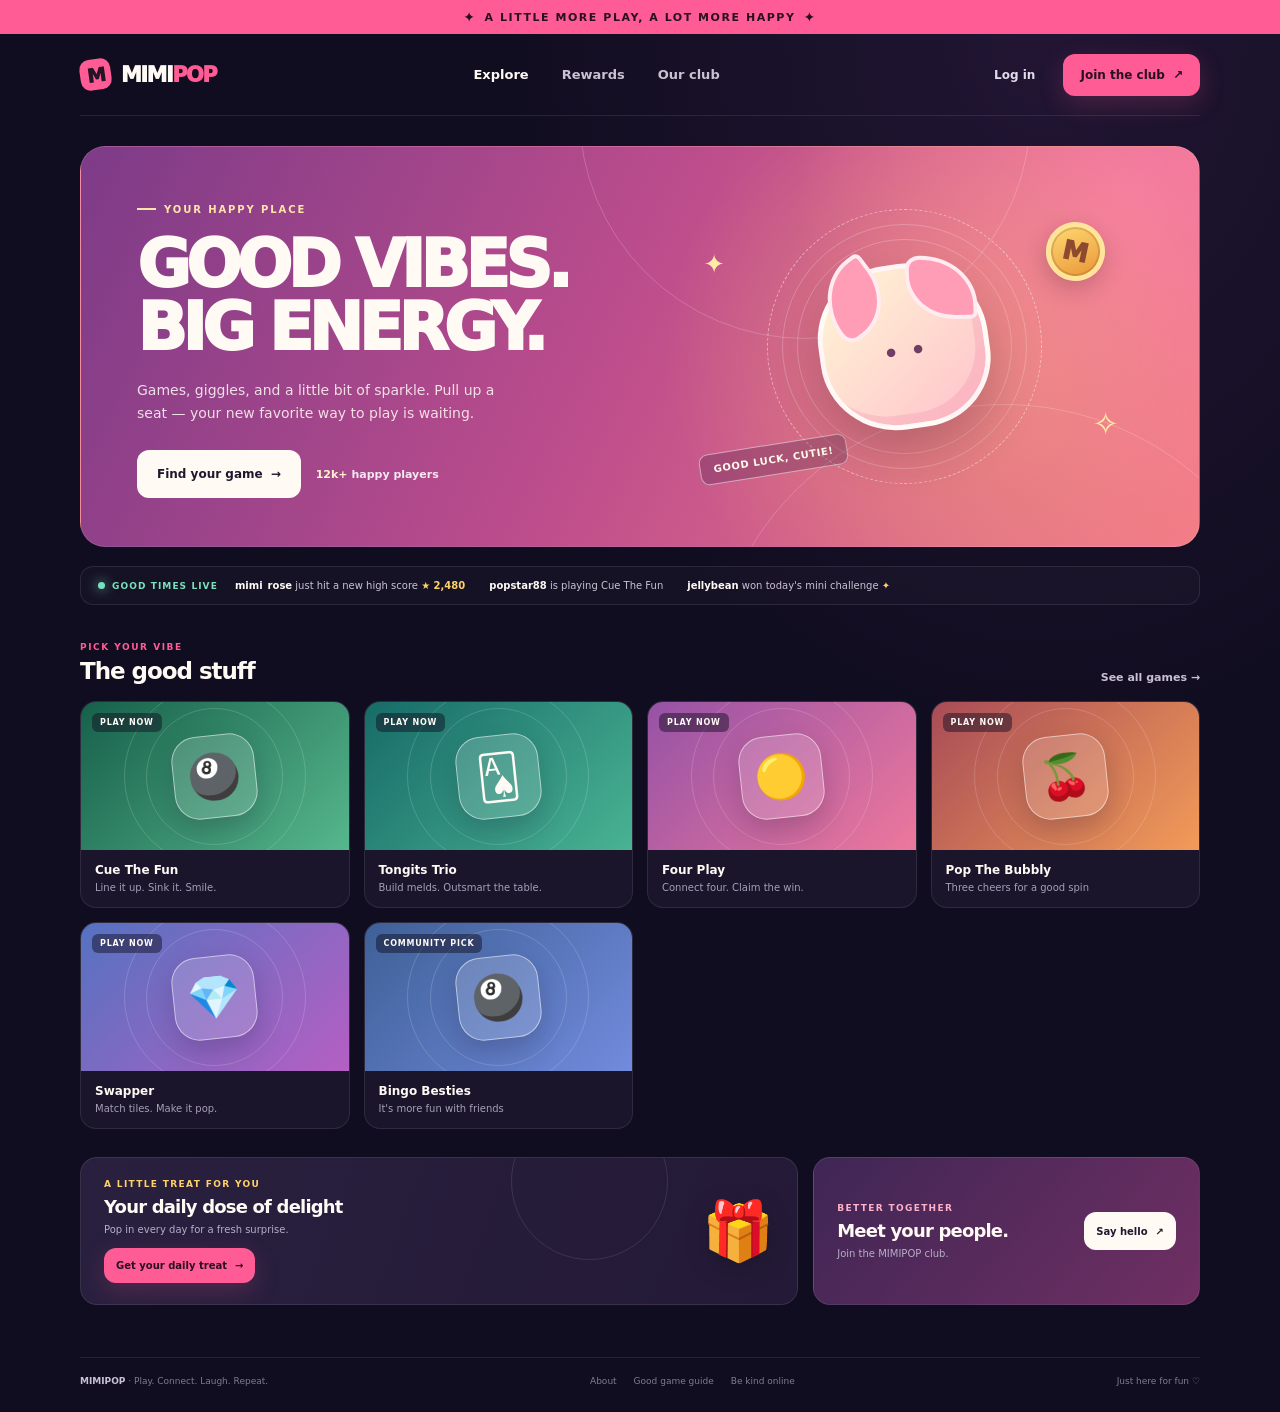
==== commit 39724220: "Billiard Menu" ====
--- a/index.html
+++ b/index.html
@@ -508,6 +508,101 @@
         .power-control { display: flex; align-items: center; gap: 9px; color: #c9c2d4; font-size: 11px; }
         .power-control input { width: 112px; accent-color: var(--pink); }
         .billiards-help { margin: 12px 0 0; color: #938ba3; font-size: 10px; line-height: 1.5; }
+        .cue-mode-picker {
+            display: grid;
+            gap: 18px;
+            margin: 24px auto 0;
+            max-width: 720px;
+            padding: 22px;
+            border: 1px solid rgba(255,255,255,.1);
+            border-radius: 17px;
+            background: rgba(255,255,255,.035);
+        }
+        .cue-mode-picker[hidden], .cue-practice-view[hidden], .cue-matchmaking[hidden] { display: none !important; }
+        .cue-mode-picker h3 { margin: 0; font-size: 20px; }
+        .cue-mode-picker > div:first-child p:last-child { margin: 6px 0 0; color: var(--muted); font-size: 12px; }
+        .cue-mode-options { display: grid; grid-template-columns: repeat(3, minmax(0, 1fr)); gap: 12px; }
+        .cue-mode-option {
+            display: grid;
+            align-content: start;
+            gap: 8px;
+            min-height: 138px;
+            padding: 16px;
+            border: 1px solid rgba(255,255,255,.12);
+            border-radius: 13px;
+            background: #211b32;
+            color: var(--white);
+            text-align: left;
+            cursor: pointer;
+            transition: border-color .2s ease, transform .2s ease, background .2s ease;
+        }
+        .cue-mode-option:hover, .cue-mode-option:focus-visible {
+            border-color: var(--pink);
+            background: #2a203b;
+            transform: translateY(-2px);
+        }
+        .cue-mode-option strong { font-size: 14px; }
+        .cue-mode-option span:last-child { color: var(--muted); font-size: 11px; line-height: 1.45; }
+        .cue-mode-icon { font-size: 23px; }
+        .cue-mode-back { justify-self: start; }
+        @media (max-width: 640px) {
+            .cue-mode-options { grid-template-columns: 1fr; }
+            .cue-mode-option { min-height: 0; }
+        }
+        .cue-matchmaking {
+            display: grid;
+            gap: 14px;
+            margin-top: 20px;
+            padding: 18px;
+            border: 1px solid rgba(255,255,255,.1);
+            border-radius: 15px;
+            background: rgba(255,255,255,.035);
+        }
+        .cue-matchmaking h3 { margin: 0; font-size: 16px; }
+        .cue-matchmaking p { margin: 5px 0 0; color: var(--muted); font-size: 11px; line-height: 1.5; }
+        .cue-match-actions, .cue-invite-form { display: flex; flex-wrap: wrap; align-items: center; gap: 9px; }
+        .cue-invite-form select {
+            min-width: min(230px, 100%);
+            min-height: 40px;
+            padding: 0 12px;
+            border: 1px solid var(--line);
+            border-radius: 10px;
+            background: #211b32;
+            color: var(--white);
+            font: inherit;
+        }
+        .cue-match-status { min-height: 17px; color: #d7d1e0 !important; }
+        .cue-match-status.error { color: #ff9aaf !important; }
+        .cue-match-card, .cue-invitation-card {
+            display: flex;
+            flex-wrap: wrap;
+            align-items: center;
+            justify-content: space-between;
+            gap: 12px;
+            padding: 12px;
+            border: 1px solid rgba(255,255,255,.1);
+            border-radius: 12px;
+            background: rgba(255,255,255,.035);
+        }
+        .cue-match-player { display: flex; align-items: center; gap: 10px; }
+        .cue-match-avatar { font-size: 25px; }
+        .cue-match-player span:last-child { display: grid; gap: 3px; }
+        .cue-match-player small { color: var(--muted); }
+        .cue-invitation-list { display: grid; gap: 8px; }
+        .cue-invitation-list:empty { display: none; }
+        .cue-invitation-title { color: #c9c2d4; font-size: 11px; font-weight: 800; }
+        .cue-matchmaking [hidden] { display: none !important; }
+        .sr-only {
+            position: absolute;
+            width: 1px;
+            height: 1px;
+            padding: 0;
+            margin: -1px;
+            overflow: hidden;
+            clip: rect(0, 0, 0, 0);
+            white-space: nowrap;
+            border: 0;
+        }
         body.game-open { overflow: hidden; }
         .tongits-table {
             display: grid;
@@ -945,6 +1040,75 @@
         .login-status { min-height: 18px; margin: 15px 0 0; color: var(--mint); font-size: 10px; line-height: 1.55; text-align: center; }
         .login-status.error { color: var(--pink-light); }
         .login-status:empty { display: none; }
+        body.profile-page-mode > main:not(#profile-page) { display: none; }
+        #profile-page[hidden] { display: none; }
+        .profile-page { width: min(1030px, calc(100% - 48px)); margin: 42px auto 70px; }
+        .profile-page-header { display: flex; justify-content: space-between; align-items: flex-end; gap: 20px; margin-bottom: 24px; }
+        .profile-page-header h1 { margin: 7px 0 0; font-size: clamp(30px, 5vw, 42px); letter-spacing: -.06em; }
+        .profile-page-header p { margin: 8px 0 0; color: var(--muted); font-size: 12px; }
+        .profile-layout { display: grid; grid-template-columns: minmax(0, 1fr) minmax(280px, .75fr); align-items: start; gap: 18px; }
+        .profile-column { display: grid; gap: 18px; }
+        .profile-card { padding: 22px; border: 1px solid var(--line); border-radius: 18px; background: rgba(26,21,43,.86); }
+        .profile-card-heading { display: flex; align-items: center; gap: 13px; margin-bottom: 17px; }
+        .profile-card-heading h2 { margin: 0; font-size: 18px; letter-spacing: -.035em; }
+        .profile-card-heading p { margin: 5px 0 0; color: var(--muted); font-size: 10px; line-height: 1.5; }
+        .profile-avatar-preview { width: 52px; height: 52px; display: grid; flex-shrink: 0; place-items: center; border: 1px solid rgba(255,255,255,.13); border-radius: 16px; background: linear-gradient(145deg, #713b88, #bd4d8c); font-size: 28px; }
+        .profile-form-grid { display: grid; grid-template-columns: 1fr 1fr; gap: 0 14px; }
+        .profile-form-grid .profile-field-wide { grid-column: 1 / -1; }
+        .profile-field { display: block; margin-top: 13px; color: #e8e1ed; font-size: 10px; font-weight: 750; }
+        .profile-field input, .profile-field select, .profile-field textarea, .friend-search-form input {
+            width: 100%;
+            min-height: 42px;
+            margin-top: 7px;
+            padding: 10px 12px;
+            border: 1px solid rgba(255,255,255,.13);
+            border-radius: 10px;
+            outline: none;
+            background: rgba(255,255,255,.045);
+            color: var(--white);
+            font: inherit;
+            font-size: 12px;
+        }
+        .profile-field select option { background: var(--panel); }
+        .profile-field textarea { min-height: 83px; resize: vertical; line-height: 1.5; }
+        .profile-field input:focus, .profile-field select:focus, .profile-field textarea:focus, .friend-search-form input:focus { border-color: var(--pink); box-shadow: 0 0 0 3px rgba(255,91,148,.14); }
+        .profile-field input[readonly] { color: #a69fb7; }
+        .profile-email-note, .profile-meta { margin: 12px 0 0; color: #938ba3; font-size: 9px; line-height: 1.5; }
+        .profile-actions { display: flex; justify-content: space-between; align-items: center; gap: 10px; margin-top: 16px; }
+        .profile-message, .friend-message { min-height: 16px; margin: 11px 0 0; color: var(--mint); font-size: 10px; line-height: 1.5; }
+        .profile-message.error, .friend-message.error { color: var(--pink-light); }
+        .profile-achievements { min-height: 145px; display: grid; place-items: center; padding: 20px; border: 1px dashed rgba(255,255,255,.15); border-radius: 13px; background: rgba(255,255,255,.025); text-align: center; }
+        .profile-achievements-icon { font-size: 30px; }
+        .profile-achievements strong { display: block; margin-top: 8px; font-size: 12px; }
+        .profile-achievements p { max-width: 290px; margin: 6px 0 0; color: var(--muted); font-size: 10px; line-height: 1.6; }
+        .friend-search-form { display: flex; align-items: end; gap: 8px; }
+        .friend-search-form label { flex: 1; color: #e8e1ed; font-size: 10px; font-weight: 750; }
+        .friend-search-form input { display: block; }
+        .friend-search-form .button { min-height: 42px; padding: 0 13px; }
+        .friend-list { display: grid; gap: 9px; margin-top: 14px; }
+        .friend-list:empty { display: none; }
+        .friend-list-heading { margin: 18px 0 0; color: #c8c0d2; font-size: 10px; font-weight: 850; letter-spacing: .1em; text-transform: uppercase; }
+        .friend-card { display: flex; align-items: center; gap: 10px; padding: 10px; border: 1px solid var(--line); border-radius: 12px; background: rgba(255,255,255,.025); }
+        .friend-card-avatar { width: 37px; height: 37px; display: grid; flex-shrink: 0; place-items: center; border-radius: 12px; background: var(--panel-light); font-size: 21px; }
+        .friend-card-copy { min-width: 0; flex: 1; }
+        .friend-card-copy strong { display: block; overflow: hidden; color: var(--white); font-size: 11px; text-overflow: ellipsis; white-space: nowrap; }
+        .friend-card-copy span { display: block; margin-top: 3px; color: var(--muted); font-size: 9px; }
+        .friend-card-actions { display: flex; flex-wrap: wrap; justify-content: flex-end; gap: 5px; }
+        .friend-card-actions .button { min-height: 30px; padding: 0 9px; border-radius: 9px; font-size: 9px; }
+        .friend-empty { margin: 14px 0 0; color: var(--muted); font-size: 10px; line-height: 1.55; }
+        .friend-search-result { margin-top: 12px; }
+        .friend-search-result:empty { display: none; }
+        @media (max-width: 760px) {
+            .profile-page { width: min(100% - 32px, 520px); margin-top: 28px; }
+            .profile-layout { grid-template-columns: 1fr; }
+        }
+        @media (max-width: 480px) {
+            .profile-card { padding: 16px; }
+            .profile-form-grid { grid-template-columns: 1fr; }
+            .profile-form-grid .profile-field-wide { grid-column: auto; }
+            .friend-search-form { align-items: stretch; flex-direction: column; }
+            .friend-search-form .button { width: 100%; }
+        }
         @media (max-width: 760px) {
             .login-page { grid-template-columns: 1fr; }
             .login-story { min-height: 230px; padding: 27px 24px; }
@@ -1172,6 +1336,88 @@
             </div>
         </section>
     </main>
+    <main class="profile-page" id="profile-page" aria-labelledby="profile-page-title" hidden>
+        <div class="profile-page-header">
+            <div>
+                <p class="section-kicker">YOUR MIMIPOP SPACE</p>
+                <h1 id="profile-page-title">Your profile</h1>
+                <p>Make it yours, then find your people.</p>
+            </div>
+            <a class="button button-quiet" href="index.html#games">← Back to games</a>
+        </div>
+        <div class="profile-layout">
+            <div class="profile-column">
+                <section class="profile-card" aria-labelledby="profile-edit-title">
+                    <div class="profile-card-heading">
+                        <div class="profile-avatar-preview" id="profile-avatar-preview" aria-hidden="true">✨</div>
+                        <div><h2 id="profile-edit-title">Your details</h2><p>Your profile is ready to show the MIMIPOP community.</p></div>
+                    </div>
+                    <form id="profile-form">
+                        <div class="profile-form-grid">
+                            <label class="profile-field" for="profile-name">Display name
+                                <input id="profile-name" name="name" maxlength="60" required>
+                            </label>
+                            <label class="profile-field" for="profile-avatar">Avatar
+                                <select id="profile-avatar" name="avatar">
+                                    <option value="✨">✨ Sparkle</option><option value="🌟">🌟 Star</option>
+                                    <option value="🎱">🎱 Eight ball</option><option value="🂡">🂡 Ace</option>
+                                    <option value="🟡">🟡 Gold disc</option><option value="🍾">🍾 Bubbly</option>
+                                    <option value="💎">💎 Gem</option><option value="🍒">🍒 Cherry</option>
+                                    <option value="🦋">🦋 Butterfly</option><option value="🐱">🐱 Cat</option>
+                                </select>
+                            </label>
+                            <label class="profile-field profile-field-wide" for="profile-bio">A little about you
+                                <textarea id="profile-bio" name="bio" maxlength="180" placeholder="What makes you smile?"></textarea>
+                            </label>
+                            <label class="profile-field" for="profile-favorite-game">Favorite game
+                                <select id="profile-favorite-game" name="favoriteGame">
+                                    <option value="">Choose one</option><option>Cue The Fun</option>
+                                    <option>Tongits Trio</option><option>Four Play</option>
+                                    <option>Pop The Bubbly</option><option>Swapper</option>
+                                </select>
+                            </label>
+                            <label class="profile-field" for="profile-country">Country
+                                <input id="profile-country" name="country" maxlength="56" autocomplete="country-name" placeholder="Your country">
+                            </label>
+                        </div>
+                        <p class="profile-email-note">Account email: <strong id="profile-email"></strong> · Only you can see this.</p>
+                        <div class="profile-actions">
+                            <span class="profile-meta" id="profile-member-since"></span>
+                            <button class="button button-primary" type="submit" id="profile-save">Save profile</button>
+                        </div>
+                        <p class="profile-message" id="profile-message" role="status" aria-live="polite"></p>
+                    </form>
+                </section>
+                <section class="profile-card" aria-labelledby="achievements-title">
+                    <div class="profile-card-heading">
+                        <div><p class="section-kicker">YOUR HIGHLIGHTS</p><h2 id="achievements-title">Achievements</h2></div>
+                    </div>
+                    <div class="profile-achievements">
+                        <div><span class="profile-achievements-icon" aria-hidden="true">🏆</span><strong>Your trophies will live here</strong><p>This space is ready for game achievements. Play on — we’ll add your milestones here soon.</p></div>
+                    </div>
+                </section>
+            </div>
+            <section class="profile-card" aria-labelledby="friends-title">
+                <div class="profile-card-heading">
+                    <div><p class="section-kicker">BETTER TOGETHER</p><h2 id="friends-title">Friends</h2><p>Search by someone’s exact account email. Their email stays private.</p></div>
+                </div>
+                <form class="friend-search-form" id="friend-search-form">
+                    <label for="friend-search-email">Member email
+                        <input id="friend-search-email" type="email" maxlength="254" autocomplete="off" placeholder="friend@example.com" required>
+                    </label>
+                    <button class="button button-light" type="submit">Find friend</button>
+                </form>
+                <div class="friend-search-result" id="friend-search-result" aria-live="polite"></div>
+                <p class="friend-message" id="friend-message" role="status" aria-live="polite"></p>
+                <h3 class="friend-list-heading">Requests for you</h3>
+                <div class="friend-list" id="incoming-friends"></div>
+                <h3 class="friend-list-heading">Your friends</h3>
+                <div class="friend-list" id="accepted-friends"></div>
+                <h3 class="friend-list-heading">Requests sent</h3>
+                <div class="friend-list" id="outgoing-friends"></div>
+            </section>
+        </div>
+    </main>
     <div class="billiards-modal" id="billiards-modal" role="dialog" aria-modal="true" aria-labelledby="billiards-title" aria-describedby="billiards-instructions" hidden>
         <div class="billiards-panel">
             <div class="billiards-heading">
@@ -1182,17 +1428,74 @@
                 </div>
                 <button class="billiards-close" type="button" aria-label="Back to all games" data-close-game>← Games</button>
             </div>
-            <div class="billiards-canvas-wrap">
-                <canvas id="billiards-canvas" width="900" height="480" tabindex="0" aria-keyshortcuts="ArrowLeft ArrowRight ArrowUp ArrowDown Space" aria-label="Billiards table. Aim with your pointer and click to shoot, or use the arrow keys and space bar."></canvas>
-            </div>
-            <div class="billiards-toolbar">
-                <div class="billiards-status" aria-live="polite"><strong id="billiards-score">0 / 10 pocketed</strong><span> · </span><span id="billiards-message">Aim and click the table to shoot.</span></div>
-                <div class="billiards-controls">
-                    <label class="power-control" for="shot-power">Power <input id="shot-power" type="range" min="15" max="100" value="65"><span id="power-value">65%</span></label>
-                    <button class="button button-primary" type="button" id="rack-balls">Rack again</button>
+            <section class="cue-mode-picker" id="cue-mode-picker" aria-labelledby="cue-mode-title">
+                <div>
+                    <p class="section-kicker">CHOOSE YOUR GAME</p>
+                    <h3 id="cue-mode-title">How do you want to play?</h3>
+                    <p>Choose a mode to continue.</p>
                 </div>
-            </div>
-            <p class="billiards-help" id="billiards-instructions">Move your pointer to aim, then click or tap the table to shoot. Keyboard players can use the arrow keys to aim and space to shoot. Pocket all 10 balls to clear the rack.</p>
+                <div class="cue-mode-options">
+                    <button class="cue-mode-option" type="button" data-cue-mode="practice">
+                        <span class="cue-mode-icon" aria-hidden="true">🎯</span>
+                        <strong>Practice</strong>
+                        <span>Play solo and clear the rack at your own pace.</span>
+                    </button>
+                    <button class="cue-mode-option" type="button" data-cue-mode="classic">
+                        <span class="cue-mode-icon" aria-hidden="true">🎱</span>
+                        <strong>Classic · Find Match</strong>
+                        <span>Queue up and get paired with another player.</span>
+                    </button>
+                    <button class="cue-mode-option" type="button" data-cue-mode="custom">
+                        <span class="cue-mode-icon" aria-hidden="true">🤝</span>
+                        <strong>Custom</strong>
+                        <span>Challenge one of your friends to a private duel.</span>
+                    </button>
+                </div>
+            </section>
+            <section class="cue-practice-view" id="cue-practice-view" hidden>
+                <button class="button button-quiet cue-mode-back" type="button" data-cue-change-mode>← Change mode</button>
+                <div class="billiards-canvas-wrap">
+                    <canvas id="billiards-canvas" width="900" height="480" tabindex="0" aria-keyshortcuts="ArrowLeft ArrowRight ArrowUp ArrowDown Space" aria-label="Billiards table. Aim with your pointer and click to shoot, or use the arrow keys and space bar."></canvas>
+                </div>
+                <div class="billiards-toolbar">
+                    <div class="billiards-status" aria-live="polite"><strong id="billiards-score">0 / 10 pocketed</strong><span> · </span><span id="billiards-message">Aim and click the table to shoot.</span></div>
+                    <div class="billiards-controls">
+                        <label class="power-control" for="shot-power">Power <input id="shot-power" type="range" min="15" max="100" value="65"><span id="power-value">65%</span></label>
+                        <button class="button button-primary" type="button" id="rack-balls">Rack again</button>
+                    </div>
+                </div>
+                <p class="billiards-help" id="billiards-instructions">Move your pointer to aim, then click or tap the table to shoot. Keyboard players can use the arrow keys to aim and space to shoot. Pocket all 10 balls to clear the rack.</p>
+            </section>
+            <section class="cue-matchmaking" id="cue-matchmaking" aria-labelledby="cue-matchmaking-title" hidden>
+                <button class="button button-quiet cue-mode-back" type="button" data-cue-change-mode>← Change mode</button>
+                <div>
+                    <p class="section-kicker">PLAY TOGETHER</p>
+                    <h3 id="cue-matchmaking-title">Find a matchup</h3>
+                    <p id="cue-match-description">Queue up and get paired with another player.</p>
+                </div>
+                <p class="cue-match-status" id="cue-match-status" role="status" aria-live="polite">Checking your sign-in…</p>
+                <div class="cue-match-actions" id="cue-classic-actions">
+                    <button class="button button-primary" type="button" id="cue-queue-button" disabled>Find a match</button>
+                    <button class="button button-quiet" type="button" id="cue-cancel-queue" hidden>Cancel search</button>
+                    <a class="button button-light" href="index.html?page=login" id="cue-sign-in" hidden>Sign in to match</a>
+                </div>
+                <div class="cue-match-card" id="cue-match-card" hidden>
+                    <div class="cue-match-player">
+                        <span class="cue-match-avatar" id="cue-match-avatar" aria-hidden="true"></span>
+                        <span><strong id="cue-match-name"></strong><small id="cue-match-mode"></small></span>
+                    </div>
+                    <button class="button button-quiet" type="button" id="cue-leave-match">Leave match</button>
+                </div>
+                <div class="cue-invite-form" id="cue-invite-form" hidden>
+                    <label class="sr-only" for="cue-friend-select">Choose a friend to challenge</label>
+                    <select id="cue-friend-select" aria-label="Choose a friend to challenge" disabled>
+                        <option value="">Loading friends…</option>
+                    </select>
+                    <button class="button button-light" type="button" id="cue-invite-button" disabled>Challenge friend</button>
+                </div>
+                <div class="cue-invitation-list" id="cue-incoming-invitations" aria-label="Incoming Cue The Fun challenges"></div>
+                <div class="cue-invitation-list" id="cue-outgoing-invitations" aria-label="Sent Cue The Fun challenges"></div>
+            </section>
         </div>
     </div>
     <div class="billiards-modal tongits-modal" id="tongits-modal" role="dialog" aria-modal="true" aria-labelledby="tongits-title" aria-describedby="tongits-instructions" hidden>
@@ -1333,6 +1636,17 @@
         const gameContext = gameCanvas.getContext("2d");
         const gameScore = document.querySelector("#billiards-score");
         const gameMessage = document.querySelector("#billiards-message");
+        const cueModePicker = document.querySelector("#cue-mode-picker");
+        const cuePracticeView = document.querySelector("#cue-practice-view");
+        const cueMatchmakingView = document.querySelector("#cue-matchmaking");
+        const cueMatchStatusElement = document.querySelector("#cue-match-status");
+        const cueQueueButton = document.querySelector("#cue-queue-button");
+        const cueCancelQueueButton = document.querySelector("#cue-cancel-queue");
+        const cueInviteButton = document.querySelector("#cue-invite-button");
+        const cueFriendSelect = document.querySelector("#cue-friend-select");
+        const cueMatchCard = document.querySelector("#cue-match-card");
+        const cueIncomingInvitations = document.querySelector("#cue-incoming-invitations");
+        const cueOutgoingInvitations = document.querySelector("#cue-outgoing-invitations");
         const tongitsModal = document.querySelector("#tongits-modal");
         const fourplayModal = document.querySelector("#fourplay-modal");
         const bubblyModal = document.querySelector("#bubbly-modal");
@@ -1356,6 +1670,11 @@
         const loginName = document.querySelector("#login-name");
         const loginNameField = document.querySelector("#login-name-field");
         const loginIsRegister = requestedPage === "register";
+        const profilePage = document.querySelector("#profile-page");
+        const profileForm = document.querySelector("#profile-form");
+        const profileMessage = document.querySelector("#profile-message");
+        const friendMessage = document.querySelector("#friend-message");
+        const friendSearchResult = document.querySelector("#friend-search-result");
         let gamePageMode = false;
         const fourplayBoardElement = document.querySelector("#fourplay-board");
         const fourplayTurnElement = document.querySelector("#fourplay-turn");
@@ -1379,6 +1698,12 @@
         let aim = { x: 550, y: 240 };
         let moving = false;
         let animationFrame = 0;
+        let cueMode = null;
+        let cueMatchPollTimer;
+        let cueMatchPollInFlight = false;
+        let cueMatchPollEnabled = false;
+        let cueMatchFriendsLoaded = false;
+        let cueMatchState;
         let lastGameTrigger;
         const tongitsSuits = [
             { name: "clubs", symbol: "♣", red: false },
@@ -1611,7 +1936,7 @@
         }
 
         function animateGame() {
-            if (gameModal.hidden) return;
+            if (gameModal.hidden || cueMode !== "practice") return;
             advanceBalls();
             drawTable();
             animationFrame = window.requestAnimationFrame(animateGame);
@@ -1636,10 +1961,71 @@
             lastGameTrigger = game;
             gameModal.hidden = false;
             document.body.classList.add("game-open");
-            rackBalls();
+            cueMode = null;
+            cueModePicker.hidden = false;
+            cuePracticeView.hidden = true;
+            cueMatchmakingView.hidden = true;
+            cueMatchPollEnabled = false;
+            window.clearTimeout(cueMatchPollTimer);
             window.cancelAnimationFrame(animationFrame);
-            animationFrame = window.requestAnimationFrame(animateGame);
             gameModal.querySelector("[data-close-game]").focus();
+        }
+
+        function selectCueMode(mode) {
+            cueMode = mode;
+            cueModePicker.hidden = true;
+            cuePracticeView.hidden = mode !== "practice";
+            cueMatchmakingView.hidden = mode === "practice";
+            window.cancelAnimationFrame(animationFrame);
+
+            if (mode === "practice") {
+                cueMatchPollEnabled = false;
+                window.clearTimeout(cueMatchPollTimer);
+                rackBalls();
+                animationFrame = window.requestAnimationFrame(animateGame);
+                gameCanvas.focus();
+                return;
+            }
+
+            const isCustom = mode === "custom";
+            document.querySelector("#cue-matchmaking-title").textContent =
+                isCustom ? "Custom · Friend Duel" : "Classic · Find a Match";
+            document.querySelector("#cue-match-description").textContent = isCustom
+                ? "Challenge an accepted friend to a private duel."
+                : "Queue up and get paired with another player.";
+            document.querySelector("#cue-classic-actions").hidden = isCustom;
+            document.querySelector("#cue-invite-form").hidden = !isCustom;
+            cueMatchPollEnabled = true;
+            refreshCueMatchStatus().then(() => {
+                if (mode === "classic" && cueMatchState?.state === "idle") {
+                    performCueMatchAction("/api/cue/queue", "POST");
+                }
+            });
+        }
+
+        async function changeCueMode() {
+            cueMatchPollEnabled = false;
+            window.clearTimeout(cueMatchPollTimer);
+            window.cancelAnimationFrame(animationFrame);
+            try {
+                if (cueMatchState?.state === "queued") {
+                    cueMatchState = await apiRequest("/api/cue/queue", { method: "DELETE" });
+                } else if (cueMatchState?.state === "matched") {
+                    cueMatchState = await apiRequest("/api/cue/match/leave", { method: "POST" });
+                }
+            } catch (error) {
+                setCueMatchStatus(error instanceof TypeError
+                    ? "MIMIPOP couldn’t reach the match service."
+                    : error.message, true);
+                return;
+            }
+
+            cueMode = null;
+            cueModePicker.hidden = false;
+            cuePracticeView.hidden = true;
+            cueMatchmakingView.hidden = true;
+            window.cancelAnimationFrame(animationFrame);
+            cueModePicker.querySelector("[data-cue-mode]").focus();
         }
 
         function returnFromGamePage() {
@@ -1648,11 +2034,29 @@
 
         function closeGame() {
             if (gamePageMode) {
-                returnFromGamePage();
+                const cleanupUrl = cueMatchState?.state === "queued"
+                    ? "/api/cue/queue"
+                    : cueMatchState?.state === "matched" ? "/api/cue/match/leave" : null;
+                if (!cleanupUrl) {
+                    returnFromGamePage();
+                    return;
+                }
+
+                apiRequest(cleanupUrl, { method: cueMatchState.state === "queued" ? "DELETE" : "POST" })
+                    .catch(() => showToast("Couldn’t leave the Cue The Fun match cleanly."))
+                    .finally(returnFromGamePage);
                 return;
             }
             gameModal.hidden = true;
+            cueMatchPollEnabled = false;
+            window.clearTimeout(cueMatchPollTimer);
+            if (cueMatchState && cueMatchState.state === "queued") {
+                apiRequest("/api/cue/queue", { method: "DELETE" }).catch(() => {
+                    showToast("Couldn’t cancel your Cue The Fun search.");
+                });
+            }
             if (tongitsModal.hidden && fourplayModal.hidden && bubblyModal.hidden && swapperModal.hidden) document.body.classList.remove("game-open");
+            cueMode = null;
             window.cancelAnimationFrame(animationFrame);
             if (lastGameTrigger) lastGameTrigger.focus();
         }
@@ -2393,6 +2797,37 @@
 
         document.querySelector("[data-close-game]").addEventListener("click", closeGame);
         document.querySelector("#rack-balls").addEventListener("click", rackBalls);
+        document.querySelectorAll("[data-cue-mode]").forEach((button) => {
+            button.addEventListener("click", () => selectCueMode(button.dataset.cueMode));
+        });
+        document.querySelectorAll("[data-cue-change-mode]").forEach((button) => {
+            button.addEventListener("click", changeCueMode);
+        });
+        cueQueueButton.addEventListener("click", () => {
+            performCueMatchAction("/api/cue/queue", "POST");
+        });
+        cueCancelQueueButton.addEventListener("click", () => {
+            performCueMatchAction("/api/cue/queue", "DELETE");
+        });
+        cueFriendSelect.addEventListener("change", () => {
+            cueInviteButton.disabled = !cueFriendSelect.value ||
+                Boolean(cueMatchState && cueMatchState.state !== "idle");
+        });
+        cueInviteButton.addEventListener("click", () => {
+            if (!cueFriendSelect.value) {
+                setCueMatchStatus("Choose an accepted friend to challenge.", true);
+                return;
+            }
+            performCueMatchAction(
+                "/api/cue/invitations",
+                "POST",
+                { friendId: cueFriendSelect.value },
+                "Friend challenge sent!"
+            );
+        });
+        document.querySelector("#cue-leave-match").addEventListener("click", () => {
+            performCueMatchAction("/api/cue/match/leave", "POST", undefined, "You left the match.");
+        });
         document.querySelector("[data-close-tongits]").addEventListener("click", closeTongits);
         document.querySelector("[data-close-fourplay]").addEventListener("click", closeFourPlay);
         document.querySelector("[data-close-bubbly]").addEventListener("click", closeBubbly);
@@ -2503,9 +2938,10 @@
             if (response.status === 401) return;
             if (!response.ok) throw new Error("Unable to check your sign-in status.");
             const account = await response.json();
-            const greeting = document.createElement("span");
-            greeting.className = "member-count";
-            greeting.textContent = `Hi, ${account.name}`;
+            const profileLink = document.createElement("a");
+            profileLink.className = "button button-quiet";
+            profileLink.href = "index.html?page=profile";
+            profileLink.textContent = `${account.avatar} ${account.name}`;
             const logout = document.createElement("button");
             logout.className = "button button-quiet";
             logout.type = "button";
@@ -2526,8 +2962,417 @@
                     logout.disabled = false;
                 }
             });
-            document.querySelector("#account-actions").replaceChildren(greeting, logout);
-        }
+            document.querySelector("#account-actions").replaceChildren(profileLink, logout);
+        }
+
+        async function apiRequest(url, { method = "GET", body } = {}) {
+            const headers = { Accept: "application/json" };
+            const options = { method, credentials: "same-origin", headers };
+            if (method !== "GET") headers["X-CSRF-TOKEN"] = await getCsrfToken();
+            if (body !== undefined) {
+                headers["Content-Type"] = "application/json";
+                options.body = JSON.stringify(body);
+            }
+
+            const response = await fetch(url, options);
+            if (response.status === 401) {
+                window.location.assign("index.html?page=login");
+                throw new Error("Please sign in to continue.");
+            }
+            if (response.status === 204) return null;
+
+            const result = await response.json();
+            if (!response.ok) throw new Error(result.title || "That request couldn’t be completed.");
+            return result;
+        }
+
+        function setCueMatchStatus(message, isError = false) {
+            cueMatchStatusElement.textContent = message;
+            cueMatchStatusElement.classList.toggle("error", isError);
+        }
+
+        async function loadCueFriends() {
+            const response = await fetch("/api/friends", {
+                credentials: "same-origin",
+                headers: { Accept: "application/json" }
+            });
+            if (!response.ok) {
+                throw new Error(response.status === 401
+                    ? "Sign in to challenge friends."
+                    : "Couldn’t load your friends for a Cue The Fun challenge.");
+            }
+
+            const relations = await response.json();
+            const friends = relations.filter((relation) => relation.relationship === "friends");
+            cueFriendSelect.replaceChildren(new Option(
+                friends.length ? "Choose a friend…" : "Add a friend to challenge",
+                ""
+            ));
+            friends.forEach((relation) => {
+                cueFriendSelect.add(new Option(`${relation.other.avatar} ${relation.other.name}`, relation.other.id));
+            });
+            cueMatchFriendsLoaded = true;
+            cueFriendSelect.disabled = friends.length === 0;
+            cueInviteButton.disabled = friends.length === 0;
+        }
+
+        function renderCueInvitationList(container, items, incoming) {
+            container.replaceChildren();
+            if (!items.length) return;
+
+            const heading = document.createElement("strong");
+            heading.className = "cue-invitation-title";
+            heading.textContent = incoming ? "Challenges for you" : "Challenges sent";
+            container.append(heading);
+            items.forEach((item) => {
+                const card = document.createElement("div");
+                card.className = "cue-invitation-card";
+                const player = document.createElement("div");
+                player.className = "cue-match-player";
+                const avatar = document.createElement("span");
+                avatar.className = "cue-match-avatar";
+                avatar.setAttribute("aria-hidden", "true");
+                avatar.textContent = item.other.avatar;
+                const name = document.createElement("strong");
+                name.textContent = incoming
+                    ? `${item.other.name} challenged you`
+                    : `Waiting for ${item.other.name}`;
+                player.append(avatar, name);
+                card.append(player);
+
+                const actions = document.createElement("div");
+                actions.className = "cue-match-actions";
+                const addButton = (label, action, primary = false) => {
+                    const button = document.createElement("button");
+                    button.type = "button";
+                    button.className = `button ${primary ? "button-primary" : "button-quiet"}`;
+                    button.textContent = label;
+                    button.addEventListener("click", async () => {
+                        button.disabled = true;
+                        try {
+                            cueMatchState = await apiRequest(
+                                `/api/cue/invitations/${encodeURIComponent(item.id)}/${action}`,
+                                { method: "POST" }
+                            );
+                            renderCueMatchState(cueMatchState);
+                        } catch (error) {
+                            setCueMatchStatus(error instanceof TypeError
+                                ? "MIMIPOP couldn’t reach the match service."
+                                : error.message, true);
+                            button.disabled = false;
+                        }
+                    });
+                    actions.append(button);
+                };
+                if (incoming) {
+                    addButton("Accept", "accept", true);
+                    addButton("Decline", "decline");
+                } else {
+                    addButton("Cancel", "cancel");
+                }
+                card.append(actions);
+                container.append(card);
+            });
+        }
+
+        function renderCueMatchState(state) {
+            cueMatchState = state;
+            const incoming = state.incomingInvitations || [];
+            const outgoing = state.outgoingInvitations || [];
+            const hasPendingChallenge = incoming.length > 0 || outgoing.length > 0;
+            const busy = state.state !== "idle" || hasPendingChallenge;
+            const match = state.match;
+
+            cueMatchCard.hidden = !match;
+            if (match) {
+                document.querySelector("#cue-match-avatar").textContent = match.opponent.avatar;
+                document.querySelector("#cue-match-name").textContent = match.opponent.name;
+                document.querySelector("#cue-match-mode").textContent = match.mode === "friends"
+                    ? "Friend duel lobby · shared live shots are not connected yet"
+                    : "Public matchup lobby · shared live shots are not connected yet";
+                setCueMatchStatus(`Match found with ${match.opponent.name}!`);
+            } else if (state.state === "queued") {
+                setCueMatchStatus("Searching for another player… You can cancel any time.");
+            } else {
+                setCueMatchStatus(hasPendingChallenge
+                    ? "Respond to your pending friend challenge before entering another match."
+                    : cueMode === "custom" ? "Choose a friend to send a duel challenge."
+                        : "Choose Practice or search for a Classic match.");
+            }
+
+            cueQueueButton.disabled = busy;
+            cueQueueButton.textContent = match ? "Match found" : state.state === "queued" ? "Searching…" : "Find a match";
+            cueCancelQueueButton.hidden = state.state !== "queued";
+            cueFriendSelect.disabled = busy || cueFriendSelect.options.length <= 1;
+            cueInviteButton.disabled = busy || !cueFriendSelect.value;
+            document.querySelector("#cue-leave-match").hidden = !match;
+            renderCueInvitationList(cueIncomingInvitations, incoming, true);
+            renderCueInvitationList(cueOutgoingInvitations, outgoing, false);
+        }
+
+        async function refreshCueMatchStatus() {
+            if (!cueMatchPollEnabled || cueMatchPollInFlight) return;
+            cueMatchPollInFlight = true;
+            try {
+                const response = await fetch("/api/cue/status", {
+                    credentials: "same-origin",
+                    headers: { Accept: "application/json" }
+                });
+                if (response.status === 401) {
+                    cueMatchPollEnabled = false;
+                    document.querySelector("#cue-sign-in").hidden = false;
+                    cueQueueButton.disabled = true;
+                    cueFriendSelect.disabled = true;
+                    cueInviteButton.disabled = true;
+                    cueCancelQueueButton.hidden = true;
+                    setCueMatchStatus("Sign in to find a match or challenge friends.");
+                    return;
+                }
+                if (!response.ok) {
+                    if (response.headers.get("content-type")?.includes("json")) {
+                        const error = await response.json();
+                        throw new Error(error.title || "Couldn’t check your Cue The Fun match.");
+                    }
+                    throw new Error("Couldn’t check your Cue The Fun match.");
+                }
+
+                document.querySelector("#cue-sign-in").hidden = true;
+                renderCueMatchState(await response.json());
+                if (!cueMatchFriendsLoaded) {
+                    await loadCueFriends();
+                    renderCueMatchState(cueMatchState);
+                }
+            } catch (error) {
+                setCueMatchStatus(error instanceof TypeError
+                    ? "MIMIPOP couldn’t reach the match service."
+                    : error.message, true);
+            } finally {
+                cueMatchPollInFlight = false;
+                if (cueMatchPollEnabled && !gameModal.hidden) {
+                    cueMatchPollTimer = window.setTimeout(refreshCueMatchStatus, 3000);
+                }
+            }
+        }
+
+        async function performCueMatchAction(url, method, body, successMessage) {
+            cueQueueButton.disabled = true;
+            cueInviteButton.disabled = true;
+            try {
+                const status = await apiRequest(url, { method, body });
+                renderCueMatchState(status);
+                if (successMessage) setCueMatchStatus(successMessage);
+            } catch (error) {
+                setCueMatchStatus(error instanceof TypeError
+                    ? "MIMIPOP couldn’t reach the match service."
+                    : error.message, true);
+                cueQueueButton.disabled = false;
+                cueInviteButton.disabled = false;
+            }
+        }
+
+        function setProfileMessage(element, message, isError = false) {
+            element.textContent = message;
+            element.classList.toggle("error", isError);
+        }
+
+        async function loadProfilePage() {
+            document.body.classList.add("profile-page-mode");
+            profilePage.hidden = false;
+            document.title = "Your profile — MIMIPOP";
+            try {
+                const profile = await apiRequest("/api/profile");
+                document.querySelector("#profile-name").value = profile.name;
+                document.querySelector("#profile-avatar").value = profile.avatar;
+                document.querySelector("#profile-bio").value = profile.bio;
+                document.querySelector("#profile-favorite-game").value = profile.favoriteGame;
+                document.querySelector("#profile-country").value = profile.country;
+                document.querySelector("#profile-email").textContent = profile.email;
+                document.querySelector("#profile-avatar-preview").textContent = profile.avatar;
+                document.querySelector("#profile-member-since").textContent =
+                    `Member since ${new Date(profile.createdAt).toLocaleDateString(undefined, { month: "short", year: "numeric" })}`;
+                await Promise.all([refreshAccountActions(), loadFriends()]);
+            } catch (error) {
+                if (!window.location.href.includes("page=login")) {
+                    setProfileMessage(profileMessage, error instanceof TypeError ? "MIMIPOP couldn’t reach the account service." : error.message, true);
+                }
+            }
+        }
+
+        async function loadFriends() {
+            const relations = await apiRequest("/api/friends");
+            const lists = {
+                incoming: document.querySelector("#incoming-friends"),
+                accepted: document.querySelector("#accepted-friends"),
+                outgoing: document.querySelector("#outgoing-friends")
+            };
+            Object.values(lists).forEach((list) => list.replaceChildren());
+            const grouped = { incoming: [], accepted: [], outgoing: [] };
+            relations.forEach((relation) => {
+                if (relation.relationship === "incoming") grouped.incoming.push(relation);
+                else if (relation.relationship === "friends") grouped.accepted.push(relation);
+                else if (relation.relationship === "outgoing") grouped.outgoing.push(relation);
+            });
+
+            for (const [kind, items] of Object.entries(grouped)) {
+                if (!items.length) {
+                    const empty = document.createElement("p");
+                    empty.className = "friend-empty";
+                    empty.textContent = kind === "incoming"
+                        ? "No new requests right now."
+                        : kind === "accepted" ? "Your friend list is ready for your first connection." : "No requests sent.";
+                    lists[kind].append(empty);
+                } else {
+                    items.forEach((item) => lists[kind].append(createFriendCard(item, kind)));
+                }
+            }
+        }
+
+        function createFriendCard(item, kind, relationship = item.relationship, onRequest = null) {
+            const card = document.createElement("article");
+            card.className = "friend-card";
+            const avatar = document.createElement("span");
+            avatar.className = "friend-card-avatar";
+            avatar.setAttribute("aria-hidden", "true");
+            avatar.textContent = item.other.avatar;
+            const copy = document.createElement("div");
+            copy.className = "friend-card-copy";
+            const name = document.createElement("strong");
+            name.textContent = item.other.name;
+            const details = document.createElement("span");
+            details.textContent = [item.other.favoriteGame, item.other.country].filter(Boolean).join(" · ") || "MIMIPOP member";
+            copy.append(name, details);
+            if (item.other.bio) {
+                const bio = document.createElement("span");
+                bio.textContent = item.other.bio;
+                copy.append(bio);
+            }
+            card.append(avatar, copy);
+
+            const actions = document.createElement("div");
+            actions.className = "friend-card-actions";
+            const addAction = (label, action, isPrimary = false) => {
+                const button = document.createElement("button");
+                button.type = "button";
+                button.className = `button ${isPrimary ? "button-primary" : "button-quiet"}`;
+                button.textContent = label;
+                button.addEventListener("click", async () => {
+                    button.disabled = true;
+                    try {
+                        if (action === "request") {
+                            if (!onRequest) throw new Error("Friend request is unavailable.");
+                            await onRequest();
+                            button.disabled = false;
+                            return;
+                        }
+                        if (action === "remove" && !window.confirm(`Remove ${item.other.name} from your friends?`)) {
+                            button.disabled = false;
+                            return;
+                        }
+                        const url = action === "remove"
+                            ? `/api/friends/${encodeURIComponent(item.other.id)}`
+                            : `/api/friends/requests/${encodeURIComponent(item.id)}/${action}`;
+                        await apiRequest(url, { method: action === "remove" ? "DELETE" : "POST" });
+                        friendSearchResult.replaceChildren();
+                        setProfileMessage(friendMessage, action === "accept" ? "You’re friends now!" : "Friend list updated.");
+                        await loadFriends();
+                    } catch (error) {
+                        setProfileMessage(friendMessage, error instanceof TypeError ? "MIMIPOP couldn’t reach the account service." : error.message, true);
+                        button.disabled = false;
+                    }
+                });
+                actions.append(button);
+            };
+
+            if (kind === "incoming") {
+                addAction("Accept", "accept", true);
+                addAction("Decline", "decline");
+            } else if (kind === "outgoing") {
+                addAction("Cancel", "cancel");
+            } else if (kind === "accepted") {
+                addAction("Remove", "remove");
+            } else if (relationship === "none") {
+                addAction("Add friend", "request", true);
+            } else if (relationship === "incoming") {
+                const incoming = document.createElement("span");
+                incoming.className = "friend-card-copy";
+                incoming.textContent = "They sent you a request";
+                actions.append(incoming);
+            } else {
+                const state = document.createElement("span");
+                state.className = "friend-card-copy";
+                state.textContent = relationship === "friends" ? "Already friends" : "Request sent";
+                actions.append(state);
+            }
+            if (actions.childElementCount) card.append(actions);
+            return card;
+        }
+
+        async function sendFriendRequestFromSearch(email) {
+            try {
+                await apiRequest("/api/friends/requests", { method: "POST", body: { email } });
+                setProfileMessage(friendMessage, "Friend request sent!");
+                await loadFriends();
+                await searchForFriend(email);
+            } catch (error) {
+                setProfileMessage(friendMessage, error instanceof TypeError ? "MIMIPOP couldn’t reach the account service." : error.message, true);
+            }
+        }
+
+        async function searchForFriend(email) {
+            friendSearchResult.replaceChildren();
+            setProfileMessage(friendMessage, "Looking for that member…");
+            try {
+                const result = await apiRequest("/api/friends/search", {
+                    method: "POST",
+                    body: { email }
+                });
+                const card = createFriendCard(
+                    { id: "", other: result.target },
+                    "search",
+                    result.relationship,
+                    () => sendFriendRequestFromSearch(email)
+                );
+                friendSearchResult.append(card);
+                setProfileMessage(friendMessage, "");
+            } catch (error) {
+                setProfileMessage(friendMessage, error instanceof TypeError ? "MIMIPOP couldn’t reach the account service." : error.message, true);
+            }
+        }
+
+        profileForm.addEventListener("submit", async (event) => {
+            event.preventDefault();
+            const saveButton = document.querySelector("#profile-save");
+            saveButton.disabled = true;
+            setProfileMessage(profileMessage, "Saving your profile…");
+            try {
+                const profile = await apiRequest("/api/profile", {
+                    method: "PUT",
+                    body: {
+                        name: document.querySelector("#profile-name").value,
+                        avatar: document.querySelector("#profile-avatar").value,
+                        bio: document.querySelector("#profile-bio").value,
+                        favoriteGame: document.querySelector("#profile-favorite-game").value,
+                        country: document.querySelector("#profile-country").value
+                    }
+                });
+                document.querySelector("#profile-avatar-preview").textContent = profile.avatar;
+                setProfileMessage(profileMessage, "Profile saved!");
+                await refreshAccountActions();
+            } catch (error) {
+                setProfileMessage(profileMessage, error instanceof TypeError ? "MIMIPOP couldn’t reach the account service." : error.message, true);
+            } finally {
+                saveButton.disabled = false;
+            }
+        });
+
+        document.querySelector("#profile-avatar").addEventListener("change", (event) => {
+            document.querySelector("#profile-avatar-preview").textContent = event.currentTarget.value;
+        });
+
+        document.querySelector("#friend-search-form").addEventListener("submit", async (event) => {
+            event.preventDefault();
+            await searchForFriend(document.querySelector("#friend-search-email").value);
+        });
 
         function configureLoginPage() {
             document.body.classList.add("login-page-mode");
@@ -2579,6 +3424,8 @@
             selectedGamePage.open();
         } else if (requestedPage === "login" || requestedPage === "register") {
             configureLoginPage();
+        } else if (requestedPage === "profile") {
+            loadProfilePage();
         }
         powerSlider.addEventListener("input", () => {
             powerValue.textContent = `${powerSlider.value}%`;
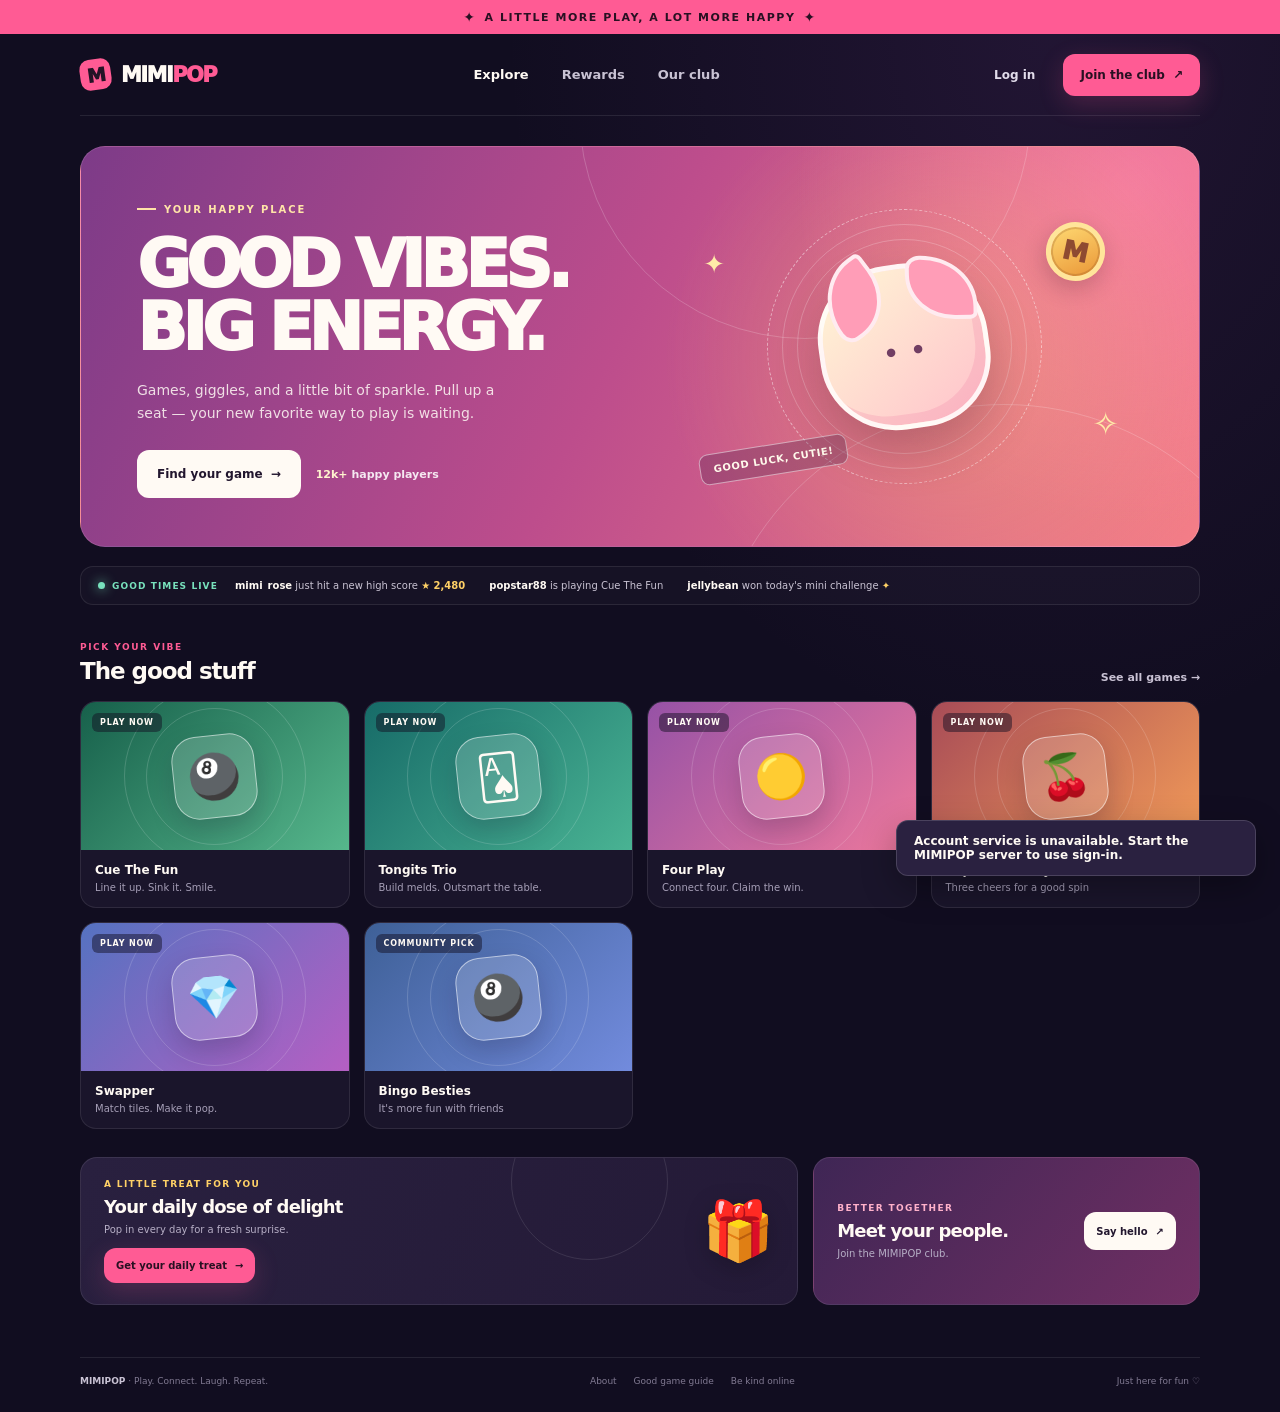
==== commit 4674a029: "Billiards multiplayer live match" ====
--- a/index.html
+++ b/index.html
@@ -592,6 +592,7 @@
         .cue-invitation-list:empty { display: none; }
         .cue-invitation-title { color: #c9c2d4; font-size: 11px; font-weight: 800; }
         .cue-matchmaking [hidden] { display: none !important; }
+        .cue-practice-view [hidden] { display: none !important; }
         .sr-only {
             position: absolute;
             width: 1px;
@@ -1454,6 +1455,7 @@
             </section>
             <section class="cue-practice-view" id="cue-practice-view" hidden>
                 <button class="button button-quiet cue-mode-back" type="button" data-cue-change-mode>← Change mode</button>
+                <p class="cue-match-status" id="cue-live-status" role="status" aria-live="polite" hidden></p>
                 <div class="billiards-canvas-wrap">
                     <canvas id="billiards-canvas" width="900" height="480" tabindex="0" aria-keyshortcuts="ArrowLeft ArrowRight ArrowUp ArrowDown Space" aria-label="Billiards table. Aim with your pointer and click to shoot, or use the arrow keys and space bar."></canvas>
                 </div>
@@ -1484,6 +1486,7 @@
                         <span class="cue-match-avatar" id="cue-match-avatar" aria-hidden="true"></span>
                         <span><strong id="cue-match-name"></strong><small id="cue-match-mode"></small></span>
                     </div>
+                    <button class="button button-primary" type="button" id="cue-enter-match">Enter live game</button>
                     <button class="button button-quiet" type="button" id="cue-leave-match">Leave match</button>
                 </div>
                 <div class="cue-invite-form" id="cue-invite-form" hidden>
@@ -1636,6 +1639,8 @@
         const gameContext = gameCanvas.getContext("2d");
         const gameScore = document.querySelector("#billiards-score");
         const gameMessage = document.querySelector("#billiards-message");
+        const cueLiveStatusElement = document.querySelector("#cue-live-status");
+        const cueEnterMatchButton = document.querySelector("#cue-enter-match");
         const cueModePicker = document.querySelector("#cue-mode-picker");
         const cuePracticeView = document.querySelector("#cue-practice-view");
         const cueMatchmakingView = document.querySelector("#cue-matchmaking");
@@ -1699,6 +1704,12 @@
         let moving = false;
         let animationFrame = 0;
         let cueMode = null;
+        let cueLiveSocket;
+        let cueLivePlayerId;
+        let cueLiveMatchId;
+        let cueLiveTurnPlayerId;
+        let cueLiveFinished = false;
+        let cueLiveClosing = false;
         let cueMatchPollTimer;
         let cueMatchPollInFlight = false;
         let cueMatchPollEnabled = false;
@@ -1806,7 +1817,8 @@
                 ctx.stroke();
             });
 
-            if (!moving && gameModal && !gameModal.hidden) {
+            if (!moving && gameModal && !gameModal.hidden &&
+                (cueMode === "practice" || (cueMode === "live" && cueLiveTurnPlayerId === cueLivePlayerId && !cueLiveFinished))) {
                 const cue = balls.find((ball) => ball.cue);
                 if (cue) {
                     const dx = aim.x - cue.x;
@@ -1936,8 +1948,8 @@
         }
 
         function animateGame() {
-            if (gameModal.hidden || cueMode !== "practice") return;
-            advanceBalls();
+            if (gameModal.hidden || (cueMode !== "practice" && cueMode !== "live")) return;
+            if (cueMode === "practice") advanceBalls();
             drawTable();
             animationFrame = window.requestAnimationFrame(animateGame);
         }
@@ -1950,6 +1962,21 @@
             const dy = aim.y - cue.y;
             const distance = Math.hypot(dx, dy);
             if (distance < 1) return;
+            if (cueMode === "live") {
+                if (!cueLiveSocket || cueLiveSocket.readyState !== WebSocket.OPEN ||
+                    cueLiveTurnPlayerId !== cueLivePlayerId || cueLiveFinished) {
+                    return;
+                }
+                cueLiveSocket.send(JSON.stringify({
+                    type: "shot",
+                    aimX: aim.x,
+                    aimY: aim.y,
+                    power: Number(powerSlider.value)
+                }));
+                moving = true;
+                gameMessage.textContent = "Shot sent — watching the table…";
+                return;
+            }
             const speed = 3 + Number(powerSlider.value) * .105;
             cue.vx = dx / distance * speed;
             cue.vy = dy / distance * speed;
@@ -2003,12 +2030,114 @@
             });
         }
 
+        function enterCueLiveGame() {
+            const match = cueMatchState?.match;
+            if (!match) return;
+
+            cueMatchPollEnabled = false;
+            window.clearTimeout(cueMatchPollTimer);
+            cueMode = "live";
+            cueLiveMatchId = match.id;
+            cueLiveClosing = false;
+            cueModePicker.hidden = true;
+            cueMatchmakingView.hidden = true;
+            cuePracticeView.hidden = false;
+            cueLiveStatusElement.hidden = false;
+            document.querySelector("[data-cue-change-mode]").textContent = "← Leave live match";
+            document.querySelector("#rack-balls").hidden = true;
+            document.querySelector("#billiards-instructions").textContent =
+                "Aim with your pointer, then click or tap to shoot on your turn. The server keeps both tables in sync; turns alternate after each shot.";
+            cueLiveStatusElement.classList.remove("error");
+            cueLiveStatusElement.textContent = `Connecting to ${match.opponent.name}…`;
+            moving = true;
+            window.cancelAnimationFrame(animationFrame);
+            animationFrame = window.requestAnimationFrame(animateGame);
+
+            const socketScheme = window.location.protocol === "https:" ? "wss:" : "ws:";
+            cueLiveSocket = new WebSocket(
+                `${socketScheme}//${window.location.host}/api/cue/live?matchId=${encodeURIComponent(match.id)}`
+            );
+            cueLiveSocket.addEventListener("message", (event) => {
+                let message;
+                try {
+                    message = JSON.parse(event.data);
+                } catch {
+                    setCueLiveStatus("The live table sent an unreadable update.", true);
+                    return;
+                }
+
+                if (message.type === "error") {
+                    moving = false;
+                    gameMessage.textContent = message.message;
+                } else if (message.type === "state") {
+                    renderCueLiveState(message);
+                }
+            });
+            cueLiveSocket.addEventListener("open", () => {
+                setCueLiveStatus(`Connected to ${match.opponent.name}. Loading the shared table…`);
+            });
+            cueLiveSocket.addEventListener("close", () => {
+                if (cueLiveClosing || cueMode !== "live") return;
+                moving = true;
+                setCueLiveStatus("Connection to the live table was lost. Return to the game menu and rejoin.", true);
+            });
+            cueLiveSocket.addEventListener("error", () => {
+                setCueLiveStatus("Couldn’t connect to the live table. Check the connection and try again.", true);
+            });
+        }
+
+        function setCueLiveStatus(message, isError = false) {
+            cueLiveStatusElement.textContent = message;
+            cueLiveStatusElement.classList.toggle("error", isError);
+        }
+
+        function renderCueLiveState(state) {
+            cueLivePlayerId = state.playerId;
+            cueLiveTurnPlayerId = state.turnPlayerId;
+            cueLiveFinished = state.finished;
+            balls = state.balls.map((ball) => ({
+                x: ball.x,
+                y: ball.y,
+                vx: ball.vx,
+                vy: ball.vy,
+                cue: ball.cue,
+                number: ball.number,
+                color: ball.cue ? "#fffaf4" : ballColors[ball.number - 1]
+            }));
+            const waitingForOpponent = state.connectedPlayers < 2;
+            moving = state.moving || waitingForOpponent;
+            const opponentScore = state.scores[state.opponent.id] ?? 0;
+            score = state.scores[state.playerId] ?? 0;
+            gameScore.textContent = `You ${score} · ${state.opponent.name} ${opponentScore}`;
+            gameMessage.textContent = state.finished
+                ? state.message
+                : waitingForOpponent ? `Waiting for ${state.opponent.name} to connect…`
+                    : state.moving ? "The balls are rolling…"
+                    : state.turnPlayerId === state.playerId ? "Your turn — line up a shot."
+                        : `${state.opponent.name} is lining up a shot.`;
+            setCueLiveStatus(state.finished
+                ? state.message
+                : waitingForOpponent ? `Waiting for ${state.opponent.name} to connect.`
+                    : state.turnPlayerId === state.playerId
+                    ? `Your turn against ${state.opponent.name}.`
+                    : `${state.opponent.name}’s turn.`);
+            document.querySelector("#shot-power").disabled =
+                waitingForOpponent || state.turnPlayerId !== state.playerId || state.moving || state.finished;
+            gameCanvas.setAttribute("aria-label", `Live billiards match against ${state.opponent.name}. ${gameMessage.textContent}`);
+            drawTable();
+        }
+
         async function changeCueMode() {
             cueMatchPollEnabled = false;
             window.clearTimeout(cueMatchPollTimer);
             window.cancelAnimationFrame(animationFrame);
             try {
-                if (cueMatchState?.state === "queued") {
+                if (cueMode === "live" && cueMatchState?.state === "matched") {
+                    cueLiveClosing = true;
+                    cueLiveSocket?.close(1000, "Leaving match");
+                    cueLiveSocket = undefined;
+                    await apiRequest("/api/cue/match/leave", { method: "POST" });
+                } else if (cueMatchState?.state === "queued") {
                     cueMatchState = await apiRequest("/api/cue/queue", { method: "DELETE" });
                 } else if (cueMatchState?.state === "matched") {
                     cueMatchState = await apiRequest("/api/cue/match/leave", { method: "POST" });
@@ -2021,6 +2150,16 @@
             }
 
             cueMode = null;
+            cueLiveMatchId = undefined;
+            cueLivePlayerId = undefined;
+            cueLiveTurnPlayerId = undefined;
+            cueLiveFinished = false;
+            cueLiveStatusElement.hidden = true;
+            document.querySelector("[data-cue-change-mode]").textContent = "← Change mode";
+            document.querySelector("#rack-balls").hidden = false;
+            document.querySelector("#billiards-instructions").textContent =
+                "Move your pointer to aim, then click or tap the table to shoot. Keyboard players can use the arrow keys to aim and space to shoot. Pocket all 10 balls to clear the rack.";
+            document.querySelector("#shot-power").disabled = false;
             cueModePicker.hidden = false;
             cuePracticeView.hidden = true;
             cueMatchmakingView.hidden = true;
@@ -2042,6 +2181,8 @@
                     return;
                 }
 
+                cueLiveClosing = true;
+                cueLiveSocket?.close(1000, "Leaving match");
                 apiRequest(cleanupUrl, { method: cueMatchState.state === "queued" ? "DELETE" : "POST" })
                     .catch(() => showToast("Couldn’t leave the Cue The Fun match cleanly."))
                     .finally(returnFromGamePage);
@@ -2828,6 +2969,7 @@
         document.querySelector("#cue-leave-match").addEventListener("click", () => {
             performCueMatchAction("/api/cue/match/leave", "POST", undefined, "You left the match.");
         });
+        cueEnterMatchButton.addEventListener("click", enterCueLiveGame);
         document.querySelector("[data-close-tongits]").addEventListener("click", closeTongits);
         document.querySelector("[data-close-fourplay]").addEventListener("click", closeFourPlay);
         document.querySelector("[data-close-bubbly]").addEventListener("click", closeBubbly);
@@ -3088,12 +3230,15 @@
                 document.querySelector("#cue-match-avatar").textContent = match.opponent.avatar;
                 document.querySelector("#cue-match-name").textContent = match.opponent.name;
                 document.querySelector("#cue-match-mode").textContent = match.mode === "friends"
-                    ? "Friend duel lobby · shared live shots are not connected yet"
-                    : "Public matchup lobby · shared live shots are not connected yet";
-                setCueMatchStatus(`Match found with ${match.opponent.name}!`);
+                    ? "Custom friend duel"
+                    : "Classic live match";
+                cueEnterMatchButton.hidden = false;
+                setCueMatchStatus(`Match found with ${match.opponent.name}. Enter the live table when you’re ready.`);
             } else if (state.state === "queued") {
+                cueEnterMatchButton.hidden = true;
                 setCueMatchStatus("Searching for another player… You can cancel any time.");
             } else {
+                cueEnterMatchButton.hidden = true;
                 setCueMatchStatus(hasPendingChallenge
                     ? "Respond to your pending friend challenge before entering another match."
                     : cueMode === "custom" ? "Choose a friend to send a duel challenge."
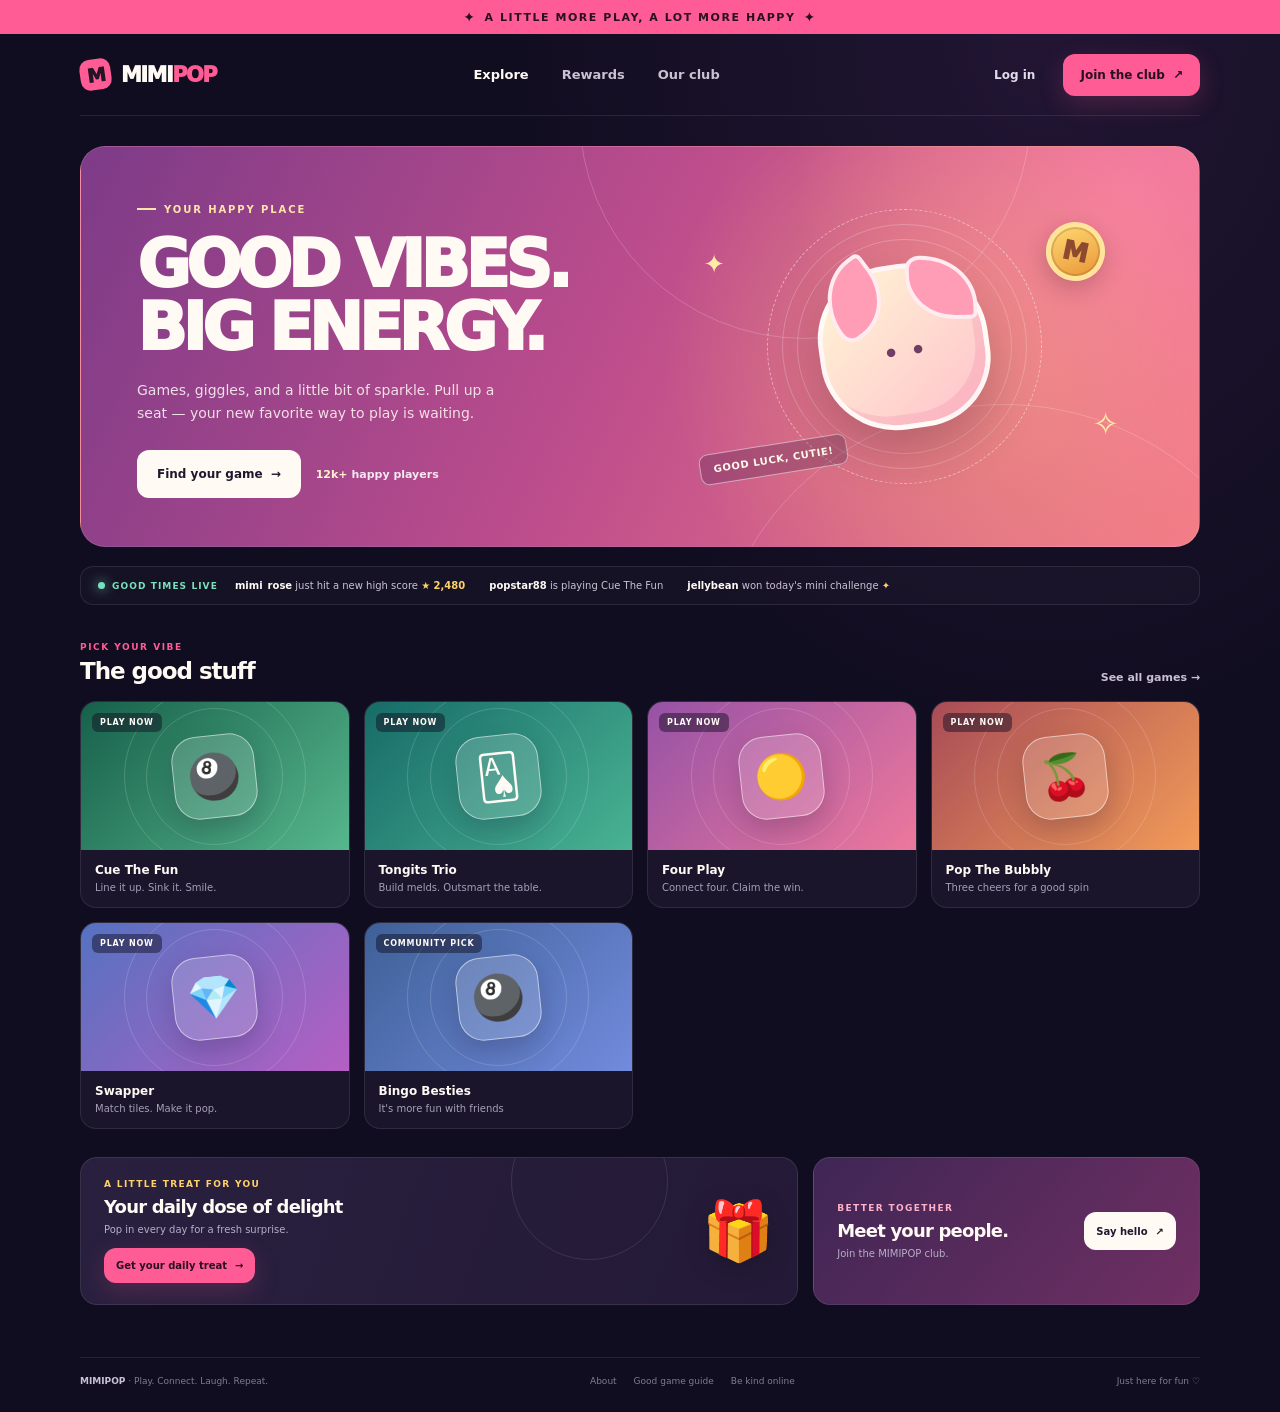
==== commit 3f968d42: "split html to es module" ====
--- a/index.html
+++ b/index.html
@@ -6,3609 +6,441 @@
     <meta name="theme-color" content="#110d20">
     <meta name="description" content="MIMIPOP — play, connect, laugh, repeat. Your home for feel-good games and good company.">
     <title>MIMIPOP — Play. Connect. Repeat.</title>
-    <style>
-        :root {
-            color-scheme: dark;
-            --bg: #110d20;
-            --panel: #1a152b;
-            --panel-light: #211b36;
-            --muted: #a69fb7;
-            --white: #fffaf4;
-            --pink: #ff5b94;
-            --pink-light: #ff83ad;
-            --yellow: #ffd166;
-            --mint: #78e2bd;
-            --line: rgba(255, 255, 255, .09);
-        }
-
-        * { box-sizing: border-box; }
-
-        body {
-            margin: 0;
-            min-width: 320px;
-            background:
-                radial-gradient(ellipse at 82% 2%, rgba(116, 61, 147, .17), transparent 34rem),
-                var(--bg);
-            color: var(--white);
-            font-family: Inter, ui-sans-serif, system-ui, -apple-system, BlinkMacSystemFont, "Segoe UI", sans-serif;
-            -webkit-font-smoothing: antialiased;
-        }
-
-        button, a { font: inherit; }
-        button { color: inherit; }
-        a { color: inherit; text-decoration: none; }
-        button:focus-visible, a:focus-visible { outline: 3px solid var(--yellow); outline-offset: 4px; }
-
-        .announcement {
-            min-height: 34px;
-            display: flex;
-            justify-content: center;
-            align-items: center;
-            gap: 8px;
-            padding: 6px 16px;
-            background: #ff5b94;
-            color: #281022;
-            font-size: 11px;
-            font-weight: 850;
-            letter-spacing: .14em;
-            text-align: center;
-            text-transform: uppercase;
-        }
-
-        .announcement span { font-size: 14px; }
-
-        .shell { width: min(1120px, calc(100% - 48px)); margin: 0 auto; }
-
-        .topbar {
-            min-height: 82px;
-            display: flex;
-            align-items: center;
-            justify-content: space-between;
-            gap: 24px;
-            border-bottom: 1px solid var(--line);
-        }
-
-        .brand {
-            display: inline-flex;
-            align-items: center;
-            gap: 10px;
-            flex-shrink: 0;
-            font-size: 21px;
-            font-weight: 950;
-            letter-spacing: -.075em;
-        }
-
-        .brand-mark {
-            width: 31px;
-            height: 31px;
-            display: grid;
-            place-items: center;
-            border-radius: 10px;
-            background: var(--pink);
-            color: #251326;
-            font-size: 19px;
-            font-weight: 1000;
-            transform: rotate(-8deg);
-        }
-
-        .brand > span:last-child span { color: var(--pink); }
-
-        .nav-links { display: flex; align-items: center; gap: 33px; }
-        .nav-links a {
-            color: #c8c2d3;
-            font-size: 13px;
-            font-weight: 650;
-            transition: color .2s ease;
-        }
-        .nav-links a:hover, .nav-links a.active { color: var(--white); }
-
-        .account-actions { display: flex; align-items: center; gap: 11px; }
-        .button {
-            min-height: 42px;
-            display: inline-flex;
-            justify-content: center;
-            align-items: center;
-            gap: 8px;
-            padding: 0 17px;
-            border: 0;
-            border-radius: 12px;
-            cursor: pointer;
-            font-size: 12px;
-            font-weight: 800;
-            transition: transform .18s ease, filter .18s ease, background .18s ease;
-        }
-        .button:hover { filter: brightness(1.08); transform: translateY(-2px); }
-        .button-quiet { background: transparent; color: #e2ddeb; }
-        .button-primary {
-            background: var(--pink);
-            color: #281022;
-            box-shadow: 0 8px 26px rgba(255, 91, 148, .2);
-        }
-        .button-light { background: var(--white); color: #22162e; }
-
-        .hero {
-            position: relative;
-            min-height: 370px;
-            display: grid;
-            grid-template-columns: 1.05fr .95fr;
-            align-items: center;
-            overflow: hidden;
-            margin-top: 30px;
-            padding: 48px 56px;
-            border: 1px solid rgba(255, 255, 255, .12);
-            border-radius: 25px;
-            background:
-                radial-gradient(circle at 78% 53%, rgba(255, 209, 102, .3), transparent 18rem),
-                radial-gradient(circle at 94% 10%, rgba(255, 131, 173, .65), transparent 21rem),
-                linear-gradient(115deg, #7d3b88 0%, #bd4d8c 48%, #f47e87 100%);
-            isolation: isolate;
-        }
-        .hero::before, .hero::after {
-            position: absolute;
-            z-index: -1;
-            content: "";
-            border: 1px solid rgba(255,255,255,.19);
-            border-radius: 50%;
-        }
-        .hero::before { width: 450px; height: 450px; right: 15%; top: -260px; }
-        .hero::after { width: 590px; height: 590px; right: -9%; bottom: -450px; }
-        .hero-copy { position: relative; z-index: 1; max-width: 460px; }
-        .eyebrow {
-            display: inline-flex;
-            align-items: center;
-            gap: 8px;
-            margin-bottom: 18px;
-            color: #ffe4a8;
-            font-size: 10px;
-            font-weight: 900;
-            letter-spacing: .19em;
-            text-transform: uppercase;
-        }
-        .eyebrow::before { width: 19px; height: 2px; background: currentColor; content: ""; }
-        h1 {
-            max-width: 470px;
-            margin: 0;
-            font-size: clamp(42px, 5.2vw, 65px);
-            font-weight: 950;
-            letter-spacing: -.07em;
-            line-height: .98;
-        }
-        .hero-copy p {
-            max-width: 370px;
-            margin: 19px 0 25px;
-            color: rgba(255, 250, 244, .85);
-            font-size: 14px;
-            line-height: 1.65;
-        }
-        .hero-cta { display: flex; align-items: center; gap: 15px; }
-        .hero-cta .button { min-height: 48px; padding: 0 20px; }
-        .member-count { color: rgba(255,255,255,.88); font-size: 11px; font-weight: 700; }
-        .member-count strong { color: #fff4cf; }
-
-        .hero-art {
-            position: relative;
-            min-height: 270px;
-            display: grid;
-            place-items: center;
-        }
-        .sunburst {
-            position: absolute;
-            width: 275px;
-            height: 275px;
-            border: 1px dashed rgba(255, 255, 255, .49);
-            border-radius: 50%;
-            animation: spin 34s linear infinite;
-        }
-        .sunburst::before, .sunburst::after {
-            position: absolute;
-            inset: 14px;
-            border: 1px solid rgba(255,255,255,.22);
-            border-radius: 50%;
-            content: "";
-        }
-        .sunburst::after { inset: 29px; }
-        .coin {
-            position: absolute;
-            z-index: 2;
-            top: 10px;
-            right: 8%;
-            width: 59px;
-            height: 59px;
-            display: grid;
-            place-items: center;
-            border: 5px solid #ffe59a;
-            border-radius: 50%;
-            background: linear-gradient(145deg, #ffdb74, #e99435);
-            box-shadow: 0 8px 22px rgba(54, 18, 30, .22), inset 0 0 0 2px rgba(132, 71, 29, .23);
-            color: #8e4a31;
-            font-size: 26px;
-            font-weight: 950;
-            transform: rotate(12deg);
-        }
-        .mascot {
-            position: relative;
-            z-index: 1;
-            width: 170px;
-            height: 165px;
-            display: grid;
-            place-items: center;
-            border: 5px solid rgba(255,255,255,.8);
-            border-radius: 44% 47% 42% 45%;
-            background: linear-gradient(140deg, #fff5d5 3%, #ffc1cb 100%);
-            box-shadow: 0 22px 45px rgba(66, 24, 53, .25), inset -9px -10px 0 rgba(238, 119, 161, .22);
-            color: #72405e;
-            font-size: 93px;
-            transform: rotate(-8deg);
-        }
-        .mascot::before, .mascot::after {
-            position: absolute;
-            top: -12px;
-            z-index: -1;
-            width: 56px;
-            height: 64px;
-            border: 4px solid rgba(255,255,255,.8);
-            border-radius: 80% 10% 70% 20%;
-            background: #ff9db7;
-            content: "";
-        }
-        .mascot::before { left: 4px; transform: rotate(-29deg); }
-        .mascot::after { right: 3px; transform: rotate(97deg); }
-        .mascot-face {
-            position: absolute;
-            top: 69px;
-            left: 0;
-            width: 100%;
-            color: #713e63;
-            font-size: 24px;
-            font-weight: 900;
-            letter-spacing: 12px;
-            text-align: center;
-            text-indent: 12px;
-        }
-        .float-star { position: absolute; color: #ffeba8; font-size: 26px; }
-        .star-one { top: 37px; left: 8%; }
-        .star-two { right: 5%; bottom: 39px; font-size: 32px; }
-        .ticket {
-            position: absolute;
-            bottom: 7px;
-            left: 7%;
-            padding: 9px 13px;
-            border: 1px solid rgba(255,255,255,.5);
-            border-radius: 9px;
-            background: rgba(51, 22, 65, .25);
-            color: #fff9eb;
-            font-size: 10px;
-            font-weight: 800;
-            letter-spacing: .06em;
-            transform: rotate(-9deg);
-        }
-
-        .live-strip {
-            display: flex;
-            align-items: center;
-            gap: 17px;
-            overflow: hidden;
-            margin: 19px 0 37px;
-            padding: 13px 17px;
-            border: 1px solid var(--line);
-            border-radius: 13px;
-            background: rgba(255,255,255,.025);
-        }
-        .live-label {
-            display: flex;
-            align-items: center;
-            gap: 7px;
-            flex-shrink: 0;
-            color: var(--mint);
-            font-size: 9px;
-            font-weight: 900;
-            letter-spacing: .12em;
-        }
-        .live-dot { width: 7px; height: 7px; border-radius: 50%; background: var(--mint); box-shadow: 0 0 12px var(--mint); }
-        .live-items { display: flex; gap: 24px; overflow: hidden; color: #c9c3d3; font-size: 10px; white-space: nowrap; }
-        .live-items strong { color: var(--white); }
-        .live-items b { color: var(--yellow); }
-
-        .section-heading {
-            display: flex;
-            align-items: end;
-            justify-content: space-between;
-            gap: 20px;
-            margin-bottom: 17px;
-        }
-        .section-kicker { margin: 0 0 6px; color: var(--pink); font-size: 9px; font-weight: 900; letter-spacing: .17em; text-transform: uppercase; }
-        h2 { margin: 0; font-size: 23px; font-weight: 850; letter-spacing: -.045em; }
-        .see-all { color: #c9c2d4; font-size: 11px; font-weight: 750; }
-        .see-all:hover { color: var(--pink-light); }
-        .game-grid { display: grid; grid-template-columns: repeat(4, 1fr); gap: 14px; }
-        .game-card {
-            min-width: 0;
-            overflow: hidden;
-            border: 1px solid var(--line);
-            border-radius: 16px;
-            background: var(--panel);
-            transition: border-color .2s ease, transform .2s ease;
-        }
-        .game-card:hover { border-color: rgba(255,255,255,.25); transform: translateY(-4px); }
-        .game-art {
-            position: relative;
-            height: 148px;
-            display: grid;
-            place-items: center;
-            overflow: hidden;
-        }
-        .game-art::before, .game-art::after {
-            position: absolute;
-            width: 180px;
-            height: 180px;
-            border: 1px solid rgba(255,255,255,.16);
-            border-radius: 50%;
-            content: "";
-        }
-        .game-art::after { width: 135px; height: 135px; }
-        .art-roulette { background: linear-gradient(135deg, #4b397c, #a54b86); }
-        .art-billiards { background: linear-gradient(135deg, #17604b, #56b78c); }
-        .art-cards { background: linear-gradient(135deg, #176b68, #49b393); }
-        .art-slots { background: linear-gradient(135deg, #a84c57, #f29b58); }
-        .art-bingo { background: linear-gradient(135deg, #3e6097, #728bdd); }
-        .game-icon {
-            position: relative;
-            z-index: 1;
-            display: grid;
-            place-items: center;
-            width: 83px;
-            height: 83px;
-            border: 1px solid rgba(255,255,255,.52);
-            border-radius: 25px;
-            background: rgba(255,255,255,.17);
-            box-shadow: 0 12px 26px rgba(27, 16, 43, .2);
-            font-size: 43px;
-            transform: rotate(-6deg);
-        }
-        .game-tag {
-            position: absolute;
-            top: 11px;
-            left: 11px;
-            z-index: 1;
-            padding: 5px 8px;
-            border-radius: 6px;
-            background: rgba(17,13,32,.48);
-            color: #fffaf4;
-            font-size: 8px;
-            font-weight: 900;
-            letter-spacing: .1em;
-            text-transform: uppercase;
-        }
-        .game-info { padding: 13px 14px 14px; }
-        .game-info h3 { margin: 0; font-size: 12px; font-weight: 800; }
-        .game-info p { margin: 5px 0 0; color: var(--muted); font-size: 10px; }
-        .bottom-row {
-            display: grid;
-            grid-template-columns: 1.3fr .7fr;
-            gap: 15px;
-            margin: 28px 0 52px;
-        }
-        .rewards-card, .community-card {
-            position: relative;
-            display: flex;
-            align-items: center;
-            justify-content: space-between;
-            gap: 18px;
-            min-height: 139px;
-            overflow: hidden;
-            padding: 21px 23px;
-            border: 1px solid var(--line);
-            border-radius: 17px;
-            background: linear-gradient(110deg, #29203f, #241a37);
-        }
-        .rewards-card::after {
-            position: absolute;
-            top: -55px;
-            right: 18%;
-            width: 155px;
-            height: 155px;
-            border: 1px solid rgba(255,255,255,.1);
-            border-radius: 50%;
-            content: "";
-        }
-        .reward-copy, .community-copy { position: relative; z-index: 1; }
-        .reward-copy p, .community-copy p { margin: 0 0 7px; color: var(--yellow); font-size: 9px; font-weight: 900; letter-spacing: .15em; text-transform: uppercase; }
-        .reward-copy h2, .community-copy h2 { font-size: 18px; }
-        .reward-copy small, .community-copy small { display: block; margin-top: 7px; color: #b7afc6; font-size: 10px; }
-        .reward-icon { position: relative; z-index: 1; flex-shrink: 0; font-size: 58px; filter: drop-shadow(0 7px 12px rgba(0,0,0,.2)); }
-        .community-card { background: linear-gradient(130deg, #3f2655, #702f63); }
-        .community-copy p { color: #ffb1ca; }
-        .community-card .button { flex-shrink: 0; min-height: 38px; padding: 0 12px; font-size: 10px; }
-
-        footer {
-            display: flex;
-            align-items: center;
-            justify-content: space-between;
-            gap: 18px;
-            padding: 18px 0 26px;
-            border-top: 1px solid var(--line);
-            color: #817a92;
-            font-size: 9px;
-        }
-        footer strong { color: #c9c2d4; }
-        .footer-links { display: flex; gap: 17px; }
-        .footer-links a:hover { color: var(--white); }
-        .toast {
-            position: fixed;
-            right: 24px;
-            bottom: 24px;
-            z-index: 5;
-            max-width: min(360px, calc(100% - 32px));
-            padding: 13px 17px;
-            border: 1px solid rgba(255,255,255,.15);
-            border-radius: 12px;
-            background: #2a2140;
-            box-shadow: 0 12px 35px rgba(0,0,0,.3);
-            color: var(--white);
-            font-size: 12px;
-            font-weight: 700;
-            opacity: 0;
-            pointer-events: none;
-            transform: translateY(10px);
-            transition: opacity .2s ease, transform .2s ease;
-        }
-        .toast.visible { opacity: 1; transform: translateY(0); }
-        .billiards-modal[hidden] { display: none; }
-        .billiards-modal {
-            position: fixed;
-            inset: 0;
-            z-index: 10;
-            display: grid;
-            place-items: center;
-            overflow-y: auto;
-            padding: 24px;
-            background: rgba(10, 7, 18, .82);
-            backdrop-filter: blur(9px);
-        }
-        .billiards-panel {
-            width: min(900px, 100%);
-            padding: 24px;
-            border: 1px solid rgba(255,255,255,.13);
-            border-radius: 22px;
-            background: #1a152b;
-            box-shadow: 0 28px 90px rgba(0,0,0,.5);
-        }
-        .billiards-heading, .billiards-toolbar {
-            display: flex;
-            align-items: center;
-            justify-content: space-between;
-            gap: 16px;
-        }
-        .billiards-heading { margin-bottom: 18px; }
-        .billiards-heading h2 { font-size: 24px; }
-        .billiards-heading p { margin: 5px 0 0; color: var(--muted); font-size: 12px; }
-        .billiards-close {
-            width: 38px;
-            height: 38px;
-            display: grid;
-            place-items: center;
-            flex-shrink: 0;
-            border: 1px solid var(--line);
-            border-radius: 11px;
-            background: var(--panel-light);
-            cursor: pointer;
-            font-size: 20px;
-        }
-        .billiards-canvas-wrap {
-            overflow: hidden;
-            border: 1px solid rgba(255,255,255,.13);
-            border-radius: 15px;
-            background: #153b35;
-        }
-        #billiards-canvas { display: block; width: 100%; height: auto; touch-action: none; }
-        .billiards-toolbar { flex-wrap: wrap; margin-top: 16px; }
-        .billiards-status { color: #d7d1e0; font-size: 12px; }
-        .billiards-status strong { color: var(--mint); }
-        .billiards-controls { display: flex; align-items: center; gap: 12px; }
-        .power-control { display: flex; align-items: center; gap: 9px; color: #c9c2d4; font-size: 11px; }
-        .power-control input { width: 112px; accent-color: var(--pink); }
-        .billiards-help { margin: 12px 0 0; color: #938ba3; font-size: 10px; line-height: 1.5; }
-        .cue-mode-picker {
-            display: grid;
-            gap: 18px;
-            margin: 24px auto 0;
-            max-width: 720px;
-            padding: 22px;
-            border: 1px solid rgba(255,255,255,.1);
-            border-radius: 17px;
-            background: rgba(255,255,255,.035);
-        }
-        .cue-mode-picker[hidden], .cue-practice-view[hidden], .cue-matchmaking[hidden] { display: none !important; }
-        .cue-mode-picker h3 { margin: 0; font-size: 20px; }
-        .cue-mode-picker > div:first-child p:last-child { margin: 6px 0 0; color: var(--muted); font-size: 12px; }
-        .cue-mode-options { display: grid; grid-template-columns: repeat(3, minmax(0, 1fr)); gap: 12px; }
-        .cue-mode-option {
-            display: grid;
-            align-content: start;
-            gap: 8px;
-            min-height: 138px;
-            padding: 16px;
-            border: 1px solid rgba(255,255,255,.12);
-            border-radius: 13px;
-            background: #211b32;
-            color: var(--white);
-            text-align: left;
-            cursor: pointer;
-            transition: border-color .2s ease, transform .2s ease, background .2s ease;
-        }
-        .cue-mode-option:hover, .cue-mode-option:focus-visible {
-            border-color: var(--pink);
-            background: #2a203b;
-            transform: translateY(-2px);
-        }
-        .cue-mode-option strong { font-size: 14px; }
-        .cue-mode-option span:last-child { color: var(--muted); font-size: 11px; line-height: 1.45; }
-        .cue-mode-icon { font-size: 23px; }
-        .cue-mode-back { justify-self: start; }
-        @media (max-width: 640px) {
-            .cue-mode-options { grid-template-columns: 1fr; }
-            .cue-mode-option { min-height: 0; }
-        }
-        .cue-matchmaking {
-            display: grid;
-            gap: 14px;
-            margin-top: 20px;
-            padding: 18px;
-            border: 1px solid rgba(255,255,255,.1);
-            border-radius: 15px;
-            background: rgba(255,255,255,.035);
-        }
-        .cue-matchmaking h3 { margin: 0; font-size: 16px; }
-        .cue-matchmaking p { margin: 5px 0 0; color: var(--muted); font-size: 11px; line-height: 1.5; }
-        .cue-match-actions, .cue-invite-form { display: flex; flex-wrap: wrap; align-items: center; gap: 9px; }
-        .cue-invite-form select {
-            min-width: min(230px, 100%);
-            min-height: 40px;
-            padding: 0 12px;
-            border: 1px solid var(--line);
-            border-radius: 10px;
-            background: #211b32;
-            color: var(--white);
-            font: inherit;
-        }
-        .cue-match-status { min-height: 17px; color: #d7d1e0 !important; }
-        .cue-match-status.error { color: #ff9aaf !important; }
-        .cue-match-card, .cue-invitation-card {
-            display: flex;
-            flex-wrap: wrap;
-            align-items: center;
-            justify-content: space-between;
-            gap: 12px;
-            padding: 12px;
-            border: 1px solid rgba(255,255,255,.1);
-            border-radius: 12px;
-            background: rgba(255,255,255,.035);
-        }
-        .cue-match-player { display: flex; align-items: center; gap: 10px; }
-        .cue-match-avatar { font-size: 25px; }
-        .cue-match-player span:last-child { display: grid; gap: 3px; }
-        .cue-match-player small { color: var(--muted); }
-        .cue-invitation-list { display: grid; gap: 8px; }
-        .cue-invitation-list:empty { display: none; }
-        .cue-invitation-title { color: #c9c2d4; font-size: 11px; font-weight: 800; }
-        .cue-matchmaking [hidden] { display: none !important; }
-        .cue-practice-view [hidden] { display: none !important; }
-        .sr-only {
-            position: absolute;
-            width: 1px;
-            height: 1px;
-            padding: 0;
-            margin: -1px;
-            overflow: hidden;
-            clip: rect(0, 0, 0, 0);
-            white-space: nowrap;
-            border: 0;
-        }
-        body.game-open { overflow: hidden; }
-        .tongits-table {
-            display: grid;
-            grid-template-columns: 1fr auto 1fr;
-            align-items: center;
-            gap: 14px;
-            min-height: 150px;
-            margin-bottom: 15px;
-            padding: 18px;
-            border: 1px solid rgba(255,255,255,.1);
-            border-radius: 15px;
-            background:
-                radial-gradient(ellipse at center, rgba(47, 142, 106, .75), transparent 80%),
-                #174b3f;
-        }
-        .tongits-opponents { display: flex; flex-direction: column; gap: 14px; }
-        .tongits-player { min-width: 0; }
-        .tongits-player-label { display: flex; align-items: center; gap: 7px; color: #f5eee4; font-size: 10px; font-weight: 800; }
-        .tongits-player-label span { color: #c6d8ce; font-size: 9px; font-weight: 600; }
-        .tongits-back-row { display: flex; margin-top: 6px; padding-left: 2px; }
-        .tongits-card-back {
-            width: 18px;
-            height: 25px;
-            margin-left: -3px;
-            border: 1px solid rgba(255,255,255,.8);
-            border-radius: 4px;
-            background: repeating-linear-gradient(45deg, #c55a83 0 3px, #f1c0c5 3px 4px);
-        }
-        .tongits-piles { display: flex; align-items: center; gap: 14px; }
-        .tongits-pile { display: grid; justify-items: center; gap: 6px; color: #d3e2d9; font-size: 9px; }
-        .tongits-pile .button { min-height: 33px; padding: 0 9px; font-size: 9px; }
-        .tongits-pile .button:disabled { cursor: not-allowed; opacity: .42; transform: none; }
-        .tongits-table-card {
-            width: 48px;
-            height: 67px;
-            display: grid;
-            place-content: center;
-            gap: 1px;
-            border: 1px solid #fffaf4;
-            border-radius: 7px;
-            background: #fffaf4;
-            box-shadow: 0 5px 12px rgba(0,0,0,.2);
-            color: #272032;
-            font-size: 17px;
-            font-weight: 850;
-            text-align: center;
-        }
-        .tongits-table-card.red { color: #d94d6e; }
-        .tongits-table-card small { font-size: 10px; }
-        .tongits-discard-stack { position: relative; }
-        .tongits-discard-stack::before {
-            position: absolute;
-            inset: 3px -4px -3px 4px;
-            z-index: 0;
-            border: 1px solid rgba(255,255,255,.6);
-            border-radius: 7px;
-            background: #d5c6e8;
-            content: "";
-        }
-        .tongits-discard-stack .tongits-table-card { position: relative; z-index: 1; }
-        .tongits-melds {
-            display: flex;
-            align-items: center;
-            gap: 8px;
-            min-height: 48px;
-            overflow-x: auto;
-            margin: 0 0 13px;
-            padding: 8px 10px;
-            border: 1px dashed rgba(255,255,255,.16);
-            border-radius: 10px;
-            color: #c6d8ce;
-            font-size: 10px;
-        }
-        .tongits-melds strong { flex-shrink: 0; color: #f6d78e; }
-        .tongits-meld { flex-shrink: 0; padding: 5px 8px; border-radius: 7px; background: rgba(255,255,255,.1); color: #fffaf4; }
-        .tongits-hand-heading { display: flex; align-items: baseline; justify-content: space-between; gap: 12px; margin: 0 0 9px; }
-        .tongits-hand-heading strong { font-size: 11px; }
-        .tongits-hand-heading span { color: #a69fb7; font-size: 9px; }
-        .tongits-hand {
-            display: flex;
-            flex-wrap: wrap;
-            gap: 7px;
-            min-height: 88px;
-            padding: 12px;
-            border-radius: 12px;
-            background: rgba(0,0,0,.17);
-        }
-        .tongits-hand-card {
-            position: relative;
-            width: 45px;
-            height: 63px;
-            display: grid;
-            align-content: center;
-            justify-items: center;
-            gap: 2px;
-            border: 2px solid transparent;
-            border-radius: 7px;
-            background: #fffaf4;
-            color: #292333;
-            cursor: pointer;
-            font-size: 15px;
-            font-weight: 850;
-            transition: transform .15s ease, border-color .15s ease;
-        }
-        .tongits-hand-card:hover { transform: translateY(-4px); }
-        .tongits-hand-card.selected { border-color: var(--yellow); transform: translateY(-7px); }
-        .tongits-hand-card.red { color: #d94d6e; }
-        .tongits-hand-card small { font-size: 10px; }
-        .tongits-actions { display: flex; flex-wrap: wrap; gap: 8px; margin-top: 12px; }
-        .tongits-actions .button { min-height: 37px; padding: 0 12px; font-size: 10px; }
-        .tongits-actions .button:disabled { cursor: not-allowed; opacity: .42; transform: none; }
-        .tongits-status { min-height: 17px; margin: 12px 0 0; color: #d6d0df; font-size: 11px; }
-        .tongits-status strong { color: var(--mint); }
-        .art-fourplay { background: linear-gradient(135deg, #9652a6, #ed789c); }
-        .fourplay-panel { width: min(620px, 100%); }
-        .fourplay-board {
-            display: grid;
-            grid-template-columns: repeat(7, minmax(0, 1fr));
-            gap: clamp(5px, 1.4vw, 11px);
-            padding: clamp(10px, 2.8vw, 22px);
-            border: 1px solid rgba(255,255,255,.2);
-            border-radius: 20px;
-            background: linear-gradient(145deg, #6e52be, #48328f);
-            box-shadow: inset 0 0 24px rgba(25, 16, 68, .25);
-        }
-        .fourplay-cell {
-            width: 100%;
-            aspect-ratio: 1;
-            display: grid;
-            place-items: center;
-            padding: 0;
-            border: 0;
-            border-radius: 50%;
-            background: #211a38;
-            box-shadow: inset 0 3px 7px rgba(0,0,0,.4);
-            cursor: pointer;
-            transition: background .16s ease, transform .16s ease;
-        }
-        .fourplay-cell:not(:disabled):hover { background: #37295a; transform: scale(1.05); }
-        .fourplay-cell:disabled { cursor: default; }
-        .fourplay-cell::after {
-            width: 72%;
-            height: 72%;
-            border-radius: 50%;
-            background: transparent;
-            content: "";
-            transition: background .16s ease, box-shadow .16s ease;
-        }
-        .fourplay-cell.player-one::after { background: #ffd166; box-shadow: 0 0 14px rgba(255,209,102,.38); }
-        .fourplay-cell.player-two::after { background: #ff6a9d; box-shadow: 0 0 14px rgba(255,106,157,.38); }
-        .fourplay-cell.winning-cell::after { box-shadow: 0 0 0 3px #fffaf4, 0 0 20px rgba(255,255,255,.7); }
-        .fourplay-scoreboard {
-            display: flex;
-            align-items: center;
-            justify-content: space-between;
-            gap: 12px;
-            margin: 14px 0 0;
-        }
-        .fourplay-turn {
-            display: flex;
-            align-items: center;
-            gap: 8px;
-            color: #d6d0df;
-            font-size: 12px;
-        }
-        .fourplay-turn strong { color: var(--yellow); }
-        .fourplay-disc { width: 11px; height: 11px; flex-shrink: 0; border-radius: 50%; background: var(--yellow); }
-        .fourplay-disc.opponent { background: var(--pink); }
-        .fourplay-help { margin-top: 11px; }
-        .fourplay-scoreboard .button { min-height: 37px; padding: 0 12px; font-size: 10px; }
-        .bubbly-panel { width: min(620px, 100%); }
-        .bubbly-machine {
-            position: relative;
-            overflow: hidden;
-            padding: clamp(20px, 5vw, 36px);
-            border: 1px solid rgba(255,255,255,.16);
-            border-radius: 20px;
-            background:
-                radial-gradient(ellipse at 50% 0, rgba(255,209,102,.21), transparent 68%),
-                linear-gradient(145deg, #432851, #271d3c);
-        }
-        .bubbly-machine::before {
-            position: absolute;
-            top: -88px;
-            right: -40px;
-            width: 210px;
-            height: 210px;
-            border: 1px solid rgba(255,255,255,.1);
-            border-radius: 50%;
-            content: "";
-            pointer-events: none;
-        }
-        .bubbly-jackpot-label {
-            position: relative;
-            margin: 0 0 14px;
-            color: #ffcc83;
-            font-size: 9px;
-            font-weight: 900;
-            letter-spacing: .2em;
-            text-align: center;
-            text-transform: uppercase;
-        }
-        .bubbly-reels {
-            position: relative;
-            display: grid;
-            grid-template-columns: repeat(3, minmax(0, 1fr));
-            gap: clamp(8px, 2vw, 14px);
-            max-width: 430px;
-            margin: 0 auto;
-        }
-        .bubbly-reel {
-            min-width: 0;
-            aspect-ratio: 1 / 1.13;
-            display: grid;
-            place-items: center;
-            overflow: hidden;
-            border: 2px solid rgba(255,255,255,.78);
-            border-radius: 16px;
-            background: linear-gradient(160deg, #fffaf4, #f3dfda);
-            box-shadow: inset 0 0 0 5px rgba(255,255,255,.36), 0 10px 24px rgba(0,0,0,.2);
-            font-size: clamp(45px, 10vw, 68px);
-            line-height: 1;
-            user-select: none;
-        }
-        .bubbly-reel.spinning { animation: bubbly-bounce .16s ease-in-out infinite alternate; }
-        .bubbly-machine.bubbly-win .bubbly-reel { border-color: #ffe193; box-shadow: inset 0 0 0 5px rgba(255,255,255,.36), 0 0 23px rgba(255,209,102,.35); }
-        .bubbly-stats {
-            display: flex;
-            justify-content: center;
-            flex-wrap: wrap;
-            gap: 8px 20px;
-            margin-top: 20px;
-            color: #d3cad9;
-            font-size: 11px;
-        }
-        .bubbly-stats strong { color: #fff1bd; }
-        .bubbly-result { min-height: 22px; margin: 14px 0 0; color: #e6deeb; font-size: 12px; text-align: center; }
-        .bubbly-result strong { color: var(--yellow); }
-        .bubbly-controls { display: flex; justify-content: center; gap: 10px; margin-top: 16px; }
-        .bubbly-controls .button { min-height: 43px; }
-        .bubbly-controls .button:disabled { cursor: wait; opacity: .7; }
-        .bubbly-help { max-width: 450px; margin: 13px auto 0; color: #a99fb2; font-size: 10px; line-height: 1.55; text-align: center; }
-        @keyframes bubbly-bounce { from { transform: translateY(-4px); } to { transform: translateY(4px); } }
-        .art-swapper { background: linear-gradient(135deg, #5572c1, #b55fc3); }
-        .swapper-panel { width: min(620px, 100%); }
-        .swapper-toolbar { display: flex; justify-content: space-between; gap: 12px; margin: 0 0 13px; }
-        .swapper-stat {
-            flex: 1;
-            padding: 10px 12px;
-            border: 1px solid var(--line);
-            border-radius: 11px;
-            background: rgba(255,255,255,.035);
-            color: #aaa2b9;
-            font-size: 9px;
-            font-weight: 800;
-            letter-spacing: .11em;
-            text-transform: uppercase;
-        }
-        .swapper-stat strong { display: block; margin-top: 3px; color: var(--white); font-size: 18px; letter-spacing: -.03em; }
-        .swapper-board {
-            display: grid;
-            grid-template-columns: repeat(8, minmax(0, 1fr));
-            gap: clamp(3px, 1vw, 7px);
-            padding: clamp(8px, 2vw, 14px);
-            border: 1px solid rgba(255,255,255,.14);
-            border-radius: 17px;
-            background: linear-gradient(145deg, #38234f, #241936);
-            box-shadow: inset 0 0 24px rgba(0,0,0,.2);
-            touch-action: manipulation;
-        }
-        .swapper-tile {
-            width: 100%;
-            aspect-ratio: 1;
-            display: grid;
-            place-items: center;
-            padding: 0;
-            border: 1px solid rgba(255,255,255,.14);
-            border-radius: clamp(5px, 1vw, 10px);
-            background: linear-gradient(145deg, rgba(255,255,255,.13), rgba(255,255,255,.045));
-            cursor: pointer;
-            font-size: clamp(17px, 4vw, 31px);
-            line-height: 1;
-            text-shadow: 0 4px 8px rgba(0,0,0,.2);
-            transition: transform .16s ease, border-color .16s ease, background .16s ease, opacity .16s ease;
-        }
-        .swapper-tile:hover:not(:disabled) { transform: translateY(-2px) scale(1.05); }
-        .swapper-tile.selected { border-color: #ffe091; background: rgba(255,209,102,.2); box-shadow: 0 0 0 2px rgba(255,209,102,.28); transform: scale(1.08); }
-        .swapper-tile.matched { opacity: 0; transform: scale(.35) rotate(12deg); }
-        .swapper-tile:disabled { cursor: wait; }
-        .swapper-status { min-height: 20px; margin: 12px 0 0; color: #d6d0df; font-size: 11px; text-align: center; }
-        .swapper-status strong { color: var(--mint); }
-        .swapper-footer { display: flex; justify-content: center; gap: 9px; margin-top: 10px; }
-        .swapper-footer .button { min-height: 38px; padding: 0 13px; font-size: 10px; }
-        .swapper-footer .button:disabled { cursor: wait; opacity: .65; }
-        .swapper-help { margin-top: 12px; text-align: center; }
-        @media (max-width: 620px) {
-            .bubbly-panel { padding: 14px; }
-            .bubbly-machine { padding: 22px 17px; border-radius: 16px; }
-            .bubbly-reel { border-radius: 11px; }
-            .swapper-panel { padding: 14px; }
-            .swapper-stat { padding: 8px; }
-            .swapper-stat strong { font-size: 16px; }
-        }
-        body.game-page-mode { overflow: auto; }
-        .game-page-mode .announcement,
-        .game-page-mode .topbar,
-        .game-page-mode main,
-        .game-page-mode footer,
-        .game-page-mode .toast { display: none; }
-        .game-page-mode .billiards-modal {
-            position: relative;
-            inset: auto;
-            z-index: auto;
-            display: flex;
-            min-height: 100vh;
-            align-items: flex-start;
-            justify-content: center;
-            overflow: visible;
-            padding: 28px 20px;
-            background: transparent;
-            backdrop-filter: none;
-        }
-        .game-page-mode .billiards-modal[hidden] { display: none; }
-        .game-page-mode .billiards-panel {
-            margin: auto;
-            box-shadow: 0 18px 60px rgba(0,0,0,.24);
-        }
-        .game-page-mode .billiards-close {
-            width: auto;
-            min-width: 38px;
-            padding: 0 10px;
-            font-size: 11px;
-            font-weight: 800;
-        }
-        @media (max-width: 620px) {
-            .game-page-mode .billiards-modal { padding: 12px; }
-            .game-page-mode .billiards-panel { margin: auto 0; }
-        }
-        #login-page[hidden] { display: none; }
-        .login-page-mode { min-height: 100vh; }
-        body.login-page-mode .announcement,
-        body.login-page-mode .topbar,
-        body.login-page-mode > main:not(#login-page),
-        body.login-page-mode footer,
-        body.login-page-mode .billiards-modal,
-        body.login-page-mode .toast { display: none; }
-        .login-page {
-            min-height: 100vh;
-            display: grid;
-            grid-template-columns: minmax(0, 1fr) minmax(360px, .85fr);
-        }
-        .login-story {
-            position: relative;
-            min-height: 100vh;
-            display: flex;
-            flex-direction: column;
-            justify-content: space-between;
-            overflow: hidden;
-            padding: clamp(30px, 6vw, 76px);
-            background:
-                radial-gradient(circle at 75% 34%, rgba(255,209,102,.46), transparent 15rem),
-                radial-gradient(circle at 82% 72%, rgba(255,91,148,.55), transparent 21rem),
-                linear-gradient(145deg, #713b88, #bd4d8c 56%, #f47e87);
-        }
-        .login-story::before,
-        .login-story::after {
-            position: absolute;
-            width: 390px;
-            height: 390px;
-            border: 1px solid rgba(255,255,255,.2);
-            border-radius: 50%;
-            content: "";
-            pointer-events: none;
-        }
-        .login-story::before { top: 16%; right: -120px; }
-        .login-story::after { right: 12%; bottom: -270px; width: 520px; height: 520px; }
-        .login-story-brand, .login-story-copy, .login-story-note { position: relative; z-index: 1; }
-        .login-story-brand { display: inline-flex; align-items: center; gap: 10px; width: fit-content; font-size: 19px; font-weight: 950; letter-spacing: -.07em; }
-        .login-story-brand > span:last-child span { color: #ffe4a8; }
-        .login-story-copy { max-width: 520px; margin: auto 0; padding: 50px 0; }
-        .login-story-kicker { color: #ffe4a8; font-size: 10px; font-weight: 900; letter-spacing: .19em; text-transform: uppercase; }
-        .login-story-copy h1 { margin: 14px 0; font-size: clamp(44px, 6vw, 76px); line-height: .96; }
-        .login-story-copy p { max-width: 390px; color: rgba(255,250,244,.84); font-size: 14px; line-height: 1.7; }
-        .login-story-note { color: rgba(255,250,244,.75); font-size: 11px; }
-        .login-form-side { display: grid; place-items: center; padding: 36px; }
-        .login-form-card { width: min(390px, 100%); }
-        .login-back { display: inline-flex; align-items: center; gap: 7px; margin-bottom: 46px; color: #c9c2d4; font-size: 12px; font-weight: 700; }
-        .login-back:hover { color: var(--white); }
-        .login-form-card .section-kicker { margin-bottom: 10px; }
-        .login-form-card h2 { margin: 0; font-size: 31px; letter-spacing: -.05em; }
-        .login-lede { margin: 9px 0 27px; color: var(--muted); font-size: 12px; line-height: 1.6; }
-        .login-field { display: block; margin-top: 17px; color: #e8e1ed; font-size: 11px; font-weight: 750; }
-        .login-field[hidden] { display: none; }
-        .login-field input,
-        .login-password-wrap input {
-            width: 100%;
-            height: 47px;
-            margin-top: 8px;
-            padding: 0 14px;
-            border: 1px solid rgba(255,255,255,.13);
-            border-radius: 11px;
-            outline: none;
-            background: rgba(255,255,255,.045);
-            color: var(--white);
-            font: inherit;
-            font-size: 13px;
-        }
-        .login-field input:focus { border-color: var(--pink); box-shadow: 0 0 0 3px rgba(255,91,148,.14); }
-        .login-field input::placeholder { color: #837b93; }
-        .login-password-wrap { position: relative; }
-        .login-password-wrap input { padding-right: 68px; }
-        .login-password-toggle {
-            position: absolute;
-            top: 50%;
-            right: 12px;
-            padding: 5px 0 5px 8px;
-            border: 0;
-            background: transparent;
-            color: #c8c0d2;
-            cursor: pointer;
-            font-size: 10px;
-            font-weight: 800;
-        }
-        .login-options { display: flex; justify-content: space-between; align-items: center; gap: 12px; margin: 17px 0 21px; }
-        .login-remember { display: inline-flex; align-items: center; gap: 7px; color: #c9c2d4; font-size: 10px; }
-        .login-remember input { accent-color: var(--pink); }
-        .login-link { padding: 0; border: 0; background: transparent; color: var(--pink-light); cursor: pointer; font-size: 10px; font-weight: 750; }
-        .login-link:hover { text-decoration: underline; }
-        .login-submit { width: 100%; min-height: 47px; font-size: 12px; }
-        .login-divider { display: flex; align-items: center; gap: 12px; margin: 23px 0; color: #81798f; font-size: 9px; }
-        .login-divider::before, .login-divider::after { height: 1px; flex: 1; background: var(--line); content: ""; }
-        .login-signup { color: #aaa2b9; font-size: 11px; text-align: center; }
-        .login-signup a { color: var(--white); font-weight: 800; }
-        .login-signup a:hover { color: var(--pink-light); }
-        .login-status { min-height: 18px; margin: 15px 0 0; color: var(--mint); font-size: 10px; line-height: 1.55; text-align: center; }
-        .login-status.error { color: var(--pink-light); }
-        .login-status:empty { display: none; }
-        body.profile-page-mode > main:not(#profile-page) { display: none; }
-        #profile-page[hidden] { display: none; }
-        .profile-page { width: min(1030px, calc(100% - 48px)); margin: 42px auto 70px; }
-        .profile-page-header { display: flex; justify-content: space-between; align-items: flex-end; gap: 20px; margin-bottom: 24px; }
-        .profile-page-header h1 { margin: 7px 0 0; font-size: clamp(30px, 5vw, 42px); letter-spacing: -.06em; }
-        .profile-page-header p { margin: 8px 0 0; color: var(--muted); font-size: 12px; }
-        .profile-layout { display: grid; grid-template-columns: minmax(0, 1fr) minmax(280px, .75fr); align-items: start; gap: 18px; }
-        .profile-column { display: grid; gap: 18px; }
-        .profile-card { padding: 22px; border: 1px solid var(--line); border-radius: 18px; background: rgba(26,21,43,.86); }
-        .profile-card-heading { display: flex; align-items: center; gap: 13px; margin-bottom: 17px; }
-        .profile-card-heading h2 { margin: 0; font-size: 18px; letter-spacing: -.035em; }
-        .profile-card-heading p { margin: 5px 0 0; color: var(--muted); font-size: 10px; line-height: 1.5; }
-        .profile-avatar-preview { width: 52px; height: 52px; display: grid; flex-shrink: 0; place-items: center; border: 1px solid rgba(255,255,255,.13); border-radius: 16px; background: linear-gradient(145deg, #713b88, #bd4d8c); font-size: 28px; }
-        .profile-form-grid { display: grid; grid-template-columns: 1fr 1fr; gap: 0 14px; }
-        .profile-form-grid .profile-field-wide { grid-column: 1 / -1; }
-        .profile-field { display: block; margin-top: 13px; color: #e8e1ed; font-size: 10px; font-weight: 750; }
-        .profile-field input, .profile-field select, .profile-field textarea, .friend-search-form input {
-            width: 100%;
-            min-height: 42px;
-            margin-top: 7px;
-            padding: 10px 12px;
-            border: 1px solid rgba(255,255,255,.13);
-            border-radius: 10px;
-            outline: none;
-            background: rgba(255,255,255,.045);
-            color: var(--white);
-            font: inherit;
-            font-size: 12px;
-        }
-        .profile-field select option { background: var(--panel); }
-        .profile-field textarea { min-height: 83px; resize: vertical; line-height: 1.5; }
-        .profile-field input:focus, .profile-field select:focus, .profile-field textarea:focus, .friend-search-form input:focus { border-color: var(--pink); box-shadow: 0 0 0 3px rgba(255,91,148,.14); }
-        .profile-field input[readonly] { color: #a69fb7; }
-        .profile-email-note, .profile-meta { margin: 12px 0 0; color: #938ba3; font-size: 9px; line-height: 1.5; }
-        .profile-actions { display: flex; justify-content: space-between; align-items: center; gap: 10px; margin-top: 16px; }
-        .profile-message, .friend-message { min-height: 16px; margin: 11px 0 0; color: var(--mint); font-size: 10px; line-height: 1.5; }
-        .profile-message.error, .friend-message.error { color: var(--pink-light); }
-        .profile-achievements { min-height: 145px; display: grid; place-items: center; padding: 20px; border: 1px dashed rgba(255,255,255,.15); border-radius: 13px; background: rgba(255,255,255,.025); text-align: center; }
-        .profile-achievements-icon { font-size: 30px; }
-        .profile-achievements strong { display: block; margin-top: 8px; font-size: 12px; }
-        .profile-achievements p { max-width: 290px; margin: 6px 0 0; color: var(--muted); font-size: 10px; line-height: 1.6; }
-        .friend-search-form { display: flex; align-items: end; gap: 8px; }
-        .friend-search-form label { flex: 1; color: #e8e1ed; font-size: 10px; font-weight: 750; }
-        .friend-search-form input { display: block; }
-        .friend-search-form .button { min-height: 42px; padding: 0 13px; }
-        .friend-list { display: grid; gap: 9px; margin-top: 14px; }
-        .friend-list:empty { display: none; }
-        .friend-list-heading { margin: 18px 0 0; color: #c8c0d2; font-size: 10px; font-weight: 850; letter-spacing: .1em; text-transform: uppercase; }
-        .friend-card { display: flex; align-items: center; gap: 10px; padding: 10px; border: 1px solid var(--line); border-radius: 12px; background: rgba(255,255,255,.025); }
-        .friend-card-avatar { width: 37px; height: 37px; display: grid; flex-shrink: 0; place-items: center; border-radius: 12px; background: var(--panel-light); font-size: 21px; }
-        .friend-card-copy { min-width: 0; flex: 1; }
-        .friend-card-copy strong { display: block; overflow: hidden; color: var(--white); font-size: 11px; text-overflow: ellipsis; white-space: nowrap; }
-        .friend-card-copy span { display: block; margin-top: 3px; color: var(--muted); font-size: 9px; }
-        .friend-card-actions { display: flex; flex-wrap: wrap; justify-content: flex-end; gap: 5px; }
-        .friend-card-actions .button { min-height: 30px; padding: 0 9px; border-radius: 9px; font-size: 9px; }
-        .friend-empty { margin: 14px 0 0; color: var(--muted); font-size: 10px; line-height: 1.55; }
-        .friend-search-result { margin-top: 12px; }
-        .friend-search-result:empty { display: none; }
-        @media (max-width: 760px) {
-            .profile-page { width: min(100% - 32px, 520px); margin-top: 28px; }
-            .profile-layout { grid-template-columns: 1fr; }
-        }
-        @media (max-width: 480px) {
-            .profile-card { padding: 16px; }
-            .profile-form-grid { grid-template-columns: 1fr; }
-            .profile-form-grid .profile-field-wide { grid-column: auto; }
-            .friend-search-form { align-items: stretch; flex-direction: column; }
-            .friend-search-form .button { width: 100%; }
-        }
-        @media (max-width: 760px) {
-            .login-page { grid-template-columns: 1fr; }
-            .login-story { min-height: 230px; padding: 27px 24px; }
-            .login-story-copy { padding: 35px 0 20px; }
-            .login-story-copy h1 { font-size: clamp(39px, 11vw, 56px); }
-            .login-story-copy p { max-width: 460px; margin-bottom: 4px; font-size: 12px; }
-            .login-story-note { display: none; }
-            .login-form-side { padding: 30px 24px 48px; }
-            .login-back { margin-bottom: 29px; }
-        }
-        @keyframes spin { to { transform: rotate(360deg); } }
-
-        @media (max-width: 800px) {
-            .nav-links { gap: 17px; }
-            .hero { padding: 40px 34px; }
-            .hero-art { transform: scale(.86); }
-            .game-grid { grid-template-columns: repeat(2, 1fr); }
-            .game-art { height: 170px; }
-            .bottom-row { grid-template-columns: 1fr; }
-        }
-        @media (max-width: 620px) {
-            .announcement { font-size: 9px; }
-            .shell { width: min(100% - 32px, 460px); }
-            .topbar { min-height: 69px; gap: 12px; }
-            .brand { font-size: 19px; }
-            .nav-links { display: none; }
-            .account-actions { gap: 2px; }
-            .account-actions .button { min-height: 37px; padding: 0 11px; font-size: 10px; }
-            .hero {
-                min-height: auto;
-                grid-template-columns: 1fr;
-                margin-top: 19px;
-                padding: 34px 25px 0;
-            }
-            .hero-copy { max-width: 100%; }
-            h1 { font-size: clamp(44px, 12vw, 58px); }
-            .hero-copy p { max-width: 310px; margin: 15px 0 20px; font-size: 12px; }
-            .hero-cta { flex-wrap: wrap; }
-            .hero-cta .button { min-height: 43px; }
-            .member-count { font-size: 9px; }
-            .hero-art { min-height: 230px; margin-top: 0; transform: scale(.83); }
-            .live-strip { gap: 11px; margin: 14px 0 31px; padding: 12px; }
-            .live-items { gap: 17px; }
-            .section-heading { align-items: center; }
-            h2 { font-size: 21px; }
-            .game-grid { gap: 10px; }
-            .game-art { height: 130px; }
-            .game-icon { width: 68px; height: 68px; border-radius: 21px; font-size: 35px; }
-            .game-info { padding: 11px; }
-            .bottom-row { grid-template-columns: 1fr; gap: 10px; margin: 23px 0 34px; }
-            .rewards-card, .community-card { min-height: 123px; padding: 18px; }
-            .reward-icon { font-size: 48px; }
-            .community-copy h2, .reward-copy h2 { font-size: 16px; }
-            footer { align-items: flex-start; flex-direction: column; padding-top: 17px; }
-            .billiards-modal { align-items: start; padding: 12px; }
-            .billiards-panel { margin: auto 0; padding: 16px; border-radius: 17px; }
-            .billiards-heading { margin-bottom: 13px; }
-            .billiards-heading h2 { font-size: 20px; }
-            .billiards-heading p { max-width: 260px; font-size: 10px; }
-            .billiards-controls { width: 100%; justify-content: space-between; }
-            .billiards-status { font-size: 10px; }
-            .tongits-panel { padding: 13px; }
-            .tongits-table { grid-template-columns: 1fr auto; gap: 9px; min-height: 0; padding: 12px; }
-            .tongits-opponents { grid-column: 1 / -1; flex-direction: row; justify-content: space-between; }
-            .tongits-piles { gap: 9px; }
-            .tongits-table-card { width: 42px; height: 59px; }
-            .tongits-hand { gap: 5px; padding: 8px; }
-            .tongits-hand-card { width: 39px; height: 56px; }
-            .tongits-hand-heading span { text-align: right; }
-            .fourplay-panel { padding: 14px; }
-            .fourplay-board { border-radius: 15px; }
-        }
-        @media (prefers-reduced-motion: reduce) {
-            *, *::before, *::after { scroll-behavior: auto !important; animation-duration: .01ms !important; animation-iteration-count: 1 !important; transition-duration: .01ms !important; }
-        }
-    </style>
+    <link rel="stylesheet" href="css/styles.css">
 </head>
 <body>
-    <div class="announcement"><span>✦</span> A little more play, a lot more happy <span>✦</span></div>
-    <header class="shell topbar">
-        <a class="brand" href="#" aria-label="MIMIPOP home">
+<div class="announcement"><span>✦</span> A little more play, a lot more happy <span>✦</span></div>
+<header class="shell topbar">
+    <a class="brand" href="#" aria-label="MIMIPOP home">
+        <span class="brand-mark">M</span><span>MIMI<span>POP</span></span>
+    </a>
+    <nav class="nav-links" aria-label="Main navigation">
+        <a class="active" href="#games">Explore</a>
+        <a href="#rewards">Rewards</a>
+        <a href="#community">Our club</a>
+    </nav>
+    <div class="account-actions" id="account-actions">
+        <a class="button button-quiet" href="?page=login">Log in</a>
+        <a class="button button-primary" href="?page=register">Join the club <span aria-hidden="true">↗</span></a>
+    </div>
+</header>
+
+<main class="shell">
+    <section class="hero" aria-labelledby="hero-title">
+        <div class="hero-copy">
+            <div class="eyebrow">Your happy place</div>
+            <h1 id="hero-title">GOOD VIBES.<br>BIG ENERGY.</h1>
+            <p>Games, giggles, and a little bit of sparkle. Pull up a seat — your new favorite way to play is waiting.</p>
+            <div class="hero-cta">
+                <a class="button button-light" href="#games">Find your game <span aria-hidden="true">→</span></a>
+                <span class="member-count"><strong>12k+</strong> happy players</span>
+            </div>
+        </div>
+        <div class="hero-art" aria-hidden="true">
+            <div class="sunburst"></div>
+            <div class="coin">M</div>
+            <span class="float-star star-one">✦</span>
+            <span class="float-star star-two">✧</span>
+            <div class="mascot"><span class="mascot-face">••</span></div>
+            <div class="ticket">GOOD LUCK, CUTIE!</div>
+        </div>
+    </section>
+
+    <section class="live-strip" aria-label="Community activity">
+        <div class="live-label"><span class="live-dot"></span> GOOD TIMES LIVE</div>
+        <div class="live-items">
+            <span><strong>mimi_rose</strong> just hit a new high score <b>★ 2,480</b></span>
+            <span><strong>popstar88</strong> is playing Cue The Fun</span>
+            <span><strong>jellybean</strong> won today's mini challenge <b>✦</b></span>
+        </div>
+    </section>
+
+    <section id="games" aria-labelledby="games-title">
+        <div class="section-heading">
+            <div><p class="section-kicker">Pick your vibe</p><h2 id="games-title">The good stuff</h2></div>
+            <a class="see-all" href="#games">See all games <span aria-hidden="true">→</span></a>
+        </div>
+        <div class="game-grid">
+            <a class="game-card" href="?game=cue-the-fun" data-game="Cue The Fun" data-billiards-trigger>
+                <div class="game-art art-billiards"><span class="game-tag">Play now</span><span class="game-icon" aria-hidden="true">🎱</span></div>
+                <div class="game-info"><h3>Cue The Fun</h3><p>Line it up. Sink it. Smile.</p></div>
+            </a>
+            <a class="game-card" href="?game=tongits-trio" data-game="Tongits Trio" data-tongits-trigger>
+                <div class="game-art art-cards"><span class="game-tag">Play now</span><span class="game-icon" aria-hidden="true">🂡</span></div>
+                <div class="game-info"><h3>Tongits Trio</h3><p>Build melds. Outsmart the table.</p></div>
+            </a>
+            <a class="game-card" href="?game=four-play" data-game="Four Play" data-fourplay-trigger>
+                <div class="game-art art-fourplay"><span class="game-tag">Play now</span><span class="game-icon" aria-hidden="true">🟡</span></div>
+                <div class="game-info"><h3>Four Play</h3><p>Connect four. Claim the win.</p></div>
+            </a>
+            <a class="game-card" href="?game=pop-the-bubbly" data-game="Pop The Bubbly" data-bubbly-trigger>
+                <div class="game-art art-slots"><span class="game-tag">Play now</span><span class="game-icon" aria-hidden="true">🍒</span></div>
+                <div class="game-info"><h3>Pop The Bubbly</h3><p>Three cheers for a good spin</p></div>
+            </a>
+            <a class="game-card" href="?game=swapper" data-game="Swapper" data-swapper-trigger>
+                <div class="game-art art-swapper"><span class="game-tag">Play now</span><span class="game-icon" aria-hidden="true">💎</span></div>
+                <div class="game-info"><h3>Swapper</h3><p>Match tiles. Make it pop.</p></div>
+            </a>
+            <a class="game-card" href="#games" data-game="Bingo Besties">
+                <div class="game-art art-bingo"><span class="game-tag">Community pick</span><span class="game-icon" aria-hidden="true">🎱</span></div>
+                <div class="game-info"><h3>Bingo Besties</h3><p>It's more fun with friends</p></div>
+            </a>
+        </div>
+    </section>
+
+    <section class="bottom-row" id="rewards" aria-label="Rewards and community">
+        <div class="rewards-card">
+            <div class="reward-copy">
+                <p>A little treat for you</p>
+                <h2>Your daily dose of delight</h2>
+                <small>Pop in every day for a fresh surprise.</small>
+                <button class="button button-primary" style="margin-top: 13px; min-height: 35px; padding: 0 12px; font-size: 10px;" data-message="Your daily treat is almost ready. Come back soon!">Get your daily treat <span aria-hidden="true">→</span></button>
+            </div>
+            <div class="reward-icon" aria-hidden="true">🎁</div>
+        </div>
+        <div class="community-card" id="community">
+            <div class="community-copy">
+                <p>Better together</p>
+                <h2>Meet your people.</h2>
+                <small>Join the MIMIPOP club.</small>
+            </div>
+            <a class="button button-light" href="?page=register">Say hello <span aria-hidden="true">↗</span></a>
+        </div>
+    </section>
+</main>
+
+<footer class="shell">
+    <span><strong>MIMIPOP</strong> · Play. Connect. Laugh. Repeat.</span>
+    <div class="footer-links"><a href="#community">About</a><a href="#community">Good game guide</a><a href="#community">Be kind online</a></div>
+    <span>Just here for fun ♡</span>
+</footer>
+<main class="login-page" id="login-page" aria-labelledby="login-title" hidden>
+    <section class="login-story" aria-label="Welcome to MIMIPOP">
+        <a class="login-story-brand" href="index.html" aria-label="MIMIPOP home">
             <span class="brand-mark">M</span><span>MIMI<span>POP</span></span>
         </a>
-        <nav class="nav-links" aria-label="Main navigation">
-            <a class="active" href="#games">Explore</a>
-            <a href="#rewards">Rewards</a>
-            <a href="#community">Our club</a>
-        </nav>
-        <div class="account-actions" id="account-actions">
-            <a class="button button-quiet" href="?page=login">Log in</a>
-            <a class="button button-primary" href="?page=register">Join the club <span aria-hidden="true">↗</span></a>
-        </div>
-    </header>
-
-    <main class="shell">
-        <section class="hero" aria-labelledby="hero-title">
-            <div class="hero-copy">
-                <div class="eyebrow">Your happy place</div>
-                <h1 id="hero-title">GOOD VIBES.<br>BIG ENERGY.</h1>
-                <p>Games, giggles, and a little bit of sparkle. Pull up a seat — your new favorite way to play is waiting.</p>
-                <div class="hero-cta">
-                    <a class="button button-light" href="#games">Find your game <span aria-hidden="true">→</span></a>
-                    <span class="member-count"><strong>12k+</strong> happy players</span>
-                </div>
-            </div>
-            <div class="hero-art" aria-hidden="true">
-                <div class="sunburst"></div>
-                <div class="coin">M</div>
-                <span class="float-star star-one">✦</span>
-                <span class="float-star star-two">✧</span>
-                <div class="mascot"><span class="mascot-face">••</span></div>
-                <div class="ticket">GOOD LUCK, CUTIE!</div>
-            </div>
+        <div class="login-story-copy">
+            <p class="login-story-kicker">Your happy place</p>
+            <h1>GOOD VIBES.<br>WELCOME BACK.</h1>
+            <p>Your favorite games, familiar faces, and a little sparkle are right where you left them.</p>
+        </div>
+        <p class="login-story-note">Play. Connect. Laugh. Repeat. ♡</p>
+    </section>
+    <section class="login-form-side" aria-label="Sign in" id="login-form-section">
+        <div class="login-form-card">
+            <a class="login-back" href="index.html#games"><span aria-hidden="true">←</span> Back to MIMIPOP</a>
+            <p class="section-kicker">MEMBER SIGN-IN</p>
+            <h2 id="login-title">Hey, cutie!</h2>
+            <p class="login-lede">Sign in to pick up where the fun left off.</p>
+            <form id="login-form">
+                <label class="login-field" id="login-name-field" for="login-name" hidden>
+                    Display name
+                    <input id="login-name" name="name" type="text" autocomplete="nickname" maxlength="60" placeholder="What should we call you?">
+                </label>
+                <label class="login-field" for="login-email">
+                    Email address
+                    <input id="login-email" name="email" type="email" autocomplete="email" maxlength="254" placeholder="you@example.com" required>
+                </label>
+                <label class="login-field" for="login-password">Password</label>
+                <div class="login-password-wrap">
+                    <input id="login-password" name="password" type="password" autocomplete="current-password" maxlength="128" placeholder="Enter your password" required>
+                    <button class="login-password-toggle" type="button" id="login-password-toggle" aria-label="Show password" aria-pressed="false">Show</button>
+                </div>
+                <div class="login-options">
+                    <label class="login-remember" id="login-remember"><input type="checkbox" name="remember"> Keep me signed in</label>
+                    <button class="login-link" type="button" id="login-forgot">Forgot password?</button>
+                </div>
+                <button class="button button-primary login-submit" id="login-submit" type="submit">Log in <span aria-hidden="true">→</span></button>
+                <p class="login-status" id="login-status" role="status" aria-live="polite"></p>
+            </form>
+            <p class="login-divider">YOUR NEXT GOOD TIME STARTS HERE</p>
+            <p class="login-signup" id="login-switch">New to MIMIPOP? <a href="index.html?page=register">Join the club</a></p>
+        </div>
+    </section>
+</main>
+<main class="profile-page" id="profile-page" aria-labelledby="profile-page-title" hidden>
+    <div class="profile-page-header">
+        <div>
+            <p class="section-kicker">YOUR MIMIPOP SPACE</p>
+            <h1 id="profile-page-title">Your profile</h1>
+            <p>Make it yours, then find your people.</p>
+        </div>
+        <a class="button button-quiet" href="index.html#games">← Back to games</a>
+    </div>
+    <div class="profile-layout">
+        <div class="profile-column">
+            <section class="profile-card" aria-labelledby="profile-edit-title">
+                <div class="profile-card-heading">
+                    <div class="profile-avatar-preview" id="profile-avatar-preview" aria-hidden="true">✨</div>
+                    <div><h2 id="profile-edit-title">Your details</h2><p>Your profile is ready to show the MIMIPOP community.</p></div>
+                </div>
+                <form id="profile-form">
+                    <div class="profile-form-grid">
+                        <label class="profile-field" for="profile-name">Display name
+                            <input id="profile-name" name="name" maxlength="60" required>
+                        </label>
+                        <label class="profile-field" for="profile-avatar">Avatar
+                            <select id="profile-avatar" name="avatar">
+                                <option value="✨">✨ Sparkle</option><option value="🌟">🌟 Star</option>
+                                <option value="🎱">🎱 Eight ball</option><option value="🂡">🂡 Ace</option>
+                                <option value="🟡">🟡 Gold disc</option><option value="🍾">🍾 Bubbly</option>
+                                <option value="💎">💎 Gem</option><option value="🍒">🍒 Cherry</option>
+                                <option value="🦋">🦋 Butterfly</option><option value="🐱">🐱 Cat</option>
+                            </select>
+                        </label>
+                        <label class="profile-field profile-field-wide" for="profile-bio">A little about you
+                            <textarea id="profile-bio" name="bio" maxlength="180" placeholder="What makes you smile?"></textarea>
+                        </label>
+                        <label class="profile-field" for="profile-favorite-game">Favorite game
+                            <select id="profile-favorite-game" name="favoriteGame">
+                                <option value="">Choose one</option><option>Cue The Fun</option>
+                                <option>Tongits Trio</option><option>Four Play</option>
+                                <option>Pop The Bubbly</option><option>Swapper</option>
+                            </select>
+                        </label>
+                        <label class="profile-field" for="profile-country">Country
+                            <input id="profile-country" name="country" maxlength="56" autocomplete="country-name" placeholder="Your country">
+                        </label>
+                    </div>
+                    <p class="profile-email-note">Account email: <strong id="profile-email"></strong> · Only you can see this.</p>
+                    <div class="profile-actions">
+                        <span class="profile-meta" id="profile-member-since"></span>
+                        <button class="button button-primary" type="submit" id="profile-save">Save profile</button>
+                    </div>
+                    <p class="profile-message" id="profile-message" role="status" aria-live="polite"></p>
+                </form>
+            </section>
+            <section class="profile-card" aria-labelledby="achievements-title">
+                <div class="profile-card-heading">
+                    <div><p class="section-kicker">YOUR HIGHLIGHTS</p><h2 id="achievements-title">Achievements</h2></div>
+                </div>
+                <div class="profile-achievements">
+                    <div><span class="profile-achievements-icon" aria-hidden="true">🏆</span><strong>Your trophies will live here</strong><p>This space is ready for game achievements. Play on — we’ll add your milestones here soon.</p></div>
+                </div>
+            </section>
+        </div>
+        <section class="profile-card" aria-labelledby="friends-title">
+            <div class="profile-card-heading">
+                <div><p class="section-kicker">BETTER TOGETHER</p><h2 id="friends-title">Friends</h2><p>Search by someone’s exact account email. Their email stays private.</p></div>
+            </div>
+            <form class="friend-search-form" id="friend-search-form">
+                <label for="friend-search-email">Member email
+                    <input id="friend-search-email" type="email" maxlength="254" autocomplete="off" placeholder="friend@example.com" required>
+                </label>
+                <button class="button button-light" type="submit">Find friend</button>
+            </form>
+            <div class="friend-search-result" id="friend-search-result" aria-live="polite"></div>
+            <p class="friend-message" id="friend-message" role="status" aria-live="polite"></p>
+            <h3 class="friend-list-heading">Requests for you</h3>
+            <div class="friend-list" id="incoming-friends"></div>
+            <h3 class="friend-list-heading">Your friends</h3>
+            <div class="friend-list" id="accepted-friends"></div>
+            <h3 class="friend-list-heading">Requests sent</h3>
+            <div class="friend-list" id="outgoing-friends"></div>
         </section>
-
-        <section class="live-strip" aria-label="Community activity">
-            <div class="live-label"><span class="live-dot"></span> GOOD TIMES LIVE</div>
-            <div class="live-items">
-                <span><strong>mimi_rose</strong> just hit a new high score <b>★ 2,480</b></span>
-                <span><strong>popstar88</strong> is playing Cue The Fun</span>
-                <span><strong>jellybean</strong> won today's mini challenge <b>✦</b></span>
+    </div>
+</main>
+<div class="billiards-modal" id="billiards-modal" role="dialog" aria-modal="true" aria-labelledby="billiards-title" aria-describedby="billiards-instructions" hidden>
+    <div class="billiards-panel">
+        <div class="billiards-heading">
+            <div>
+                <p class="section-kicker">MIMIPOP ORIGINAL</p>
+                <h2 id="billiards-title">Cue The Fun 🎱</h2>
+                <p>Take your shot and clear the table.</p>
+            </div>
+            <button class="billiards-close" type="button" aria-label="Back to all games" data-close-game>← Games</button>
+        </div>
+        <section class="cue-mode-picker" id="cue-mode-picker" aria-labelledby="cue-mode-title">
+            <div>
+                <p class="section-kicker">CHOOSE YOUR GAME</p>
+                <h3 id="cue-mode-title">How do you want to play?</h3>
+                <p>Choose a mode to continue.</p>
+            </div>
+            <div class="cue-mode-options">
+                <button class="cue-mode-option" type="button" data-cue-mode="practice">
+                    <span class="cue-mode-icon" aria-hidden="true">🎯</span>
+                    <strong>Practice</strong>
+                    <span>Play solo and clear the rack at your own pace.</span>
+                </button>
+                <button class="cue-mode-option" type="button" data-cue-mode="classic">
+                    <span class="cue-mode-icon" aria-hidden="true">🎱</span>
+                    <strong>Classic · Find Match</strong>
+                    <span>Queue up and get paired with another player.</span>
+                </button>
+                <button class="cue-mode-option" type="button" data-cue-mode="custom">
+                    <span class="cue-mode-icon" aria-hidden="true">🤝</span>
+                    <strong>Custom</strong>
+                    <span>Challenge one of your friends to a private duel.</span>
+                </button>
             </div>
         </section>
-
-        <section id="games" aria-labelledby="games-title">
-            <div class="section-heading">
-                <div><p class="section-kicker">Pick your vibe</p><h2 id="games-title">The good stuff</h2></div>
-                <a class="see-all" href="#games">See all games <span aria-hidden="true">→</span></a>
-            </div>
-            <div class="game-grid">
-                <a class="game-card" href="?game=cue-the-fun" data-game="Cue The Fun" data-billiards-trigger>
-                    <div class="game-art art-billiards"><span class="game-tag">Play now</span><span class="game-icon" aria-hidden="true">🎱</span></div>
-                    <div class="game-info"><h3>Cue The Fun</h3><p>Line it up. Sink it. Smile.</p></div>
-                </a>
-                <a class="game-card" href="?game=tongits-trio" data-game="Tongits Trio" data-tongits-trigger>
-                    <div class="game-art art-cards"><span class="game-tag">Play now</span><span class="game-icon" aria-hidden="true">🂡</span></div>
-                    <div class="game-info"><h3>Tongits Trio</h3><p>Build melds. Outsmart the table.</p></div>
-                </a>
-                <a class="game-card" href="?game=four-play" data-game="Four Play" data-fourplay-trigger>
-                    <div class="game-art art-fourplay"><span class="game-tag">Play now</span><span class="game-icon" aria-hidden="true">🟡</span></div>
-                    <div class="game-info"><h3>Four Play</h3><p>Connect four. Claim the win.</p></div>
-                </a>
-                <a class="game-card" href="?game=pop-the-bubbly" data-game="Pop The Bubbly" data-bubbly-trigger>
-                    <div class="game-art art-slots"><span class="game-tag">Play now</span><span class="game-icon" aria-hidden="true">🍒</span></div>
-                    <div class="game-info"><h3>Pop The Bubbly</h3><p>Three cheers for a good spin</p></div>
-                </a>
-                <a class="game-card" href="?game=swapper" data-game="Swapper" data-swapper-trigger>
-                    <div class="game-art art-swapper"><span class="game-tag">Play now</span><span class="game-icon" aria-hidden="true">💎</span></div>
-                    <div class="game-info"><h3>Swapper</h3><p>Match tiles. Make it pop.</p></div>
-                </a>
-                <a class="game-card" href="#games" data-game="Bingo Besties">
-                    <div class="game-art art-bingo"><span class="game-tag">Community pick</span><span class="game-icon" aria-hidden="true">🎱</span></div>
-                    <div class="game-info"><h3>Bingo Besties</h3><p>It's more fun with friends</p></div>
-                </a>
-            </div>
+        <section class="cue-practice-view" id="cue-practice-view" hidden>
+            <button class="button button-quiet cue-mode-back" type="button" data-cue-change-mode>← Change mode</button>
+            <p class="cue-match-status" id="cue-live-status" role="status" aria-live="polite" hidden></p>
+            <div class="billiards-canvas-wrap">
+                <canvas id="billiards-canvas" width="900" height="480" tabindex="0" aria-keyshortcuts="ArrowLeft ArrowRight ArrowUp ArrowDown Space" aria-label="Billiards table. Aim with your pointer and click to shoot, or use the arrow keys and space bar."></canvas>
+            </div>
+            <div class="billiards-toolbar">
+                <div class="billiards-status" aria-live="polite"><strong id="billiards-score">0 / 10 pocketed</strong><span> · </span><span id="billiards-message">Aim and click the table to shoot.</span></div>
+                <div class="billiards-controls">
+                    <label class="power-control" for="shot-power">Power <input id="shot-power" type="range" min="15" max="100" value="65"><span id="power-value">65%</span></label>
+                    <button class="button button-primary" type="button" id="rack-balls">Rack again</button>
+                </div>
+            </div>
+            <p class="billiards-help" id="billiards-instructions">Move your pointer to aim, then click or tap the table to shoot. Keyboard players can use the arrow keys to aim and space to shoot. Pocket all 10 balls to clear the rack.</p>
         </section>
-
-        <section class="bottom-row" id="rewards" aria-label="Rewards and community">
-            <div class="rewards-card">
-                <div class="reward-copy">
-                    <p>A little treat for you</p>
-                    <h2>Your daily dose of delight</h2>
-                    <small>Pop in every day for a fresh surprise.</small>
-                    <button class="button button-primary" style="margin-top: 13px; min-height: 35px; padding: 0 12px; font-size: 10px;" data-message="Your daily treat is almost ready. Come back soon!">Get your daily treat <span aria-hidden="true">→</span></button>
-                </div>
-                <div class="reward-icon" aria-hidden="true">🎁</div>
-            </div>
-            <div class="community-card" id="community">
-                <div class="community-copy">
-                    <p>Better together</p>
-                    <h2>Meet your people.</h2>
-                    <small>Join the MIMIPOP club.</small>
-                </div>
-                <a class="button button-light" href="?page=register">Say hello <span aria-hidden="true">↗</span></a>
-            </div>
+        <section class="cue-matchmaking" id="cue-matchmaking" aria-labelledby="cue-matchmaking-title" hidden>
+            <button class="button button-quiet cue-mode-back" type="button" data-cue-change-mode>← Change mode</button>
+            <div>
+                <p class="section-kicker">PLAY TOGETHER</p>
+                <h3 id="cue-matchmaking-title">Find a matchup</h3>
+                <p id="cue-match-description">Queue up and get paired with another player.</p>
+            </div>
+            <p class="cue-match-status" id="cue-match-status" role="status" aria-live="polite">Checking your sign-in…</p>
+            <div class="cue-match-actions" id="cue-classic-actions">
+                <button class="button button-primary" type="button" id="cue-queue-button" disabled>Find a match</button>
+                <button class="button button-quiet" type="button" id="cue-cancel-queue" hidden>Cancel search</button>
+                <a class="button button-light" href="index.html?page=login" id="cue-sign-in" hidden>Sign in to match</a>
+            </div>
+            <div class="cue-match-card" id="cue-match-card" hidden>
+                <div class="cue-match-player">
+                    <span class="cue-match-avatar" id="cue-match-avatar" aria-hidden="true"></span>
+                    <span><strong id="cue-match-name"></strong><small id="cue-match-mode"></small></span>
+                </div>
+                <button class="button button-primary" type="button" id="cue-enter-match">Enter live game</button>
+                <button class="button button-quiet" type="button" id="cue-leave-match">Leave match</button>
+            </div>
+            <div class="cue-invite-form" id="cue-invite-form" hidden>
+                <label class="sr-only" for="cue-friend-select">Choose a friend to challenge</label>
+                <select id="cue-friend-select" aria-label="Choose a friend to challenge" disabled>
+                    <option value="">Loading friends…</option>
+                </select>
+                <button class="button button-light" type="button" id="cue-invite-button" disabled>Challenge friend</button>
+            </div>
+            <div class="cue-invitation-list" id="cue-incoming-invitations" aria-label="Incoming Cue The Fun challenges"></div>
+            <div class="cue-invitation-list" id="cue-outgoing-invitations" aria-label="Sent Cue The Fun challenges"></div>
         </section>
-    </main>
-
-    <footer class="shell">
-        <span><strong>MIMIPOP</strong> · Play. Connect. Laugh. Repeat.</span>
-        <div class="footer-links"><a href="#community">About</a><a href="#community">Good game guide</a><a href="#community">Be kind online</a></div>
-        <span>Just here for fun ♡</span>
-    </footer>
-    <main class="login-page" id="login-page" aria-labelledby="login-title" hidden>
-        <section class="login-story" aria-label="Welcome to MIMIPOP">
-            <a class="login-story-brand" href="index.html" aria-label="MIMIPOP home">
-                <span class="brand-mark">M</span><span>MIMI<span>POP</span></span>
-            </a>
-            <div class="login-story-copy">
-                <p class="login-story-kicker">Your happy place</p>
-                <h1>GOOD VIBES.<br>WELCOME BACK.</h1>
-                <p>Your favorite games, familiar faces, and a little sparkle are right where you left them.</p>
-            </div>
-            <p class="login-story-note">Play. Connect. Laugh. Repeat. ♡</p>
-        </section>
-        <section class="login-form-side" aria-label="Sign in" id="login-form-section">
-            <div class="login-form-card">
-                <a class="login-back" href="index.html#games"><span aria-hidden="true">←</span> Back to MIMIPOP</a>
-                <p class="section-kicker">MEMBER SIGN-IN</p>
-                <h2 id="login-title">Hey, cutie!</h2>
-                <p class="login-lede">Sign in to pick up where the fun left off.</p>
-                <form id="login-form">
-                    <label class="login-field" id="login-name-field" for="login-name" hidden>
-                        Display name
-                        <input id="login-name" name="name" type="text" autocomplete="nickname" maxlength="60" placeholder="What should we call you?">
-                    </label>
-                    <label class="login-field" for="login-email">
-                        Email address
-                        <input id="login-email" name="email" type="email" autocomplete="email" maxlength="254" placeholder="you@example.com" required>
-                    </label>
-                    <label class="login-field" for="login-password">Password</label>
-                    <div class="login-password-wrap">
-                        <input id="login-password" name="password" type="password" autocomplete="current-password" maxlength="128" placeholder="Enter your password" required>
-                        <button class="login-password-toggle" type="button" id="login-password-toggle" aria-label="Show password" aria-pressed="false">Show</button>
+    </div>
+</div>
+<div class="billiards-modal tongits-modal" id="tongits-modal" role="dialog" aria-modal="true" aria-labelledby="tongits-title" aria-describedby="tongits-instructions" hidden>
+            <div class="billiards-panel tongits-panel">
+                <div class="billiards-heading">
+                    <div>
+                        <p class="section-kicker">MIMIPOP CARD TABLE</p>
+                        <h2 id="tongits-title">Tongits Trio 🂡</h2>
+                        <p>Three players, one deck, and plenty of good moves.</p>
                     </div>
-                    <div class="login-options">
-                        <label class="login-remember" id="login-remember"><input type="checkbox" name="remember"> Keep me signed in</label>
-                        <button class="login-link" type="button" id="login-forgot">Forgot password?</button>
-                    </div>
-                    <button class="button button-primary login-submit" id="login-submit" type="submit">Log in <span aria-hidden="true">→</span></button>
-                    <p class="login-status" id="login-status" role="status" aria-live="polite"></p>
-                </form>
-                <p class="login-divider">YOUR NEXT GOOD TIME STARTS HERE</p>
-                <p class="login-signup" id="login-switch">New to MIMIPOP? <a href="index.html?page=register">Join the club</a></p>
-            </div>
-        </section>
-    </main>
-    <main class="profile-page" id="profile-page" aria-labelledby="profile-page-title" hidden>
-        <div class="profile-page-header">
-            <div>
-                <p class="section-kicker">YOUR MIMIPOP SPACE</p>
-                <h1 id="profile-page-title">Your profile</h1>
-                <p>Make it yours, then find your people.</p>
-            </div>
-            <a class="button button-quiet" href="index.html#games">← Back to games</a>
-        </div>
-        <div class="profile-layout">
-            <div class="profile-column">
-                <section class="profile-card" aria-labelledby="profile-edit-title">
-                    <div class="profile-card-heading">
-                        <div class="profile-avatar-preview" id="profile-avatar-preview" aria-hidden="true">✨</div>
-                        <div><h2 id="profile-edit-title">Your details</h2><p>Your profile is ready to show the MIMIPOP community.</p></div>
-                    </div>
-                    <form id="profile-form">
-                        <div class="profile-form-grid">
-                            <label class="profile-field" for="profile-name">Display name
-                                <input id="profile-name" name="name" maxlength="60" required>
-                            </label>
-                            <label class="profile-field" for="profile-avatar">Avatar
-                                <select id="profile-avatar" name="avatar">
-                                    <option value="✨">✨ Sparkle</option><option value="🌟">🌟 Star</option>
-                                    <option value="🎱">🎱 Eight ball</option><option value="🂡">🂡 Ace</option>
-                                    <option value="🟡">🟡 Gold disc</option><option value="🍾">🍾 Bubbly</option>
-                                    <option value="💎">💎 Gem</option><option value="🍒">🍒 Cherry</option>
-                                    <option value="🦋">🦋 Butterfly</option><option value="🐱">🐱 Cat</option>
-                                </select>
-                            </label>
-                            <label class="profile-field profile-field-wide" for="profile-bio">A little about you
-                                <textarea id="profile-bio" name="bio" maxlength="180" placeholder="What makes you smile?"></textarea>
-                            </label>
-                            <label class="profile-field" for="profile-favorite-game">Favorite game
-                                <select id="profile-favorite-game" name="favoriteGame">
-                                    <option value="">Choose one</option><option>Cue The Fun</option>
-                                    <option>Tongits Trio</option><option>Four Play</option>
-                                    <option>Pop The Bubbly</option><option>Swapper</option>
-                                </select>
-                            </label>
-                            <label class="profile-field" for="profile-country">Country
-                                <input id="profile-country" name="country" maxlength="56" autocomplete="country-name" placeholder="Your country">
-                            </label>
+                    <button class="billiards-close" type="button" aria-label="Back to all games" data-close-tongits>← Games</button>
+                </div>
+                <div class="tongits-table" aria-label="Tongits card table">
+                    <div class="tongits-opponents">
+                        <div class="tongits-player">
+                            <div class="tongits-player-label">Mimi <span id="tongits-mimi-count">12 cards</span></div>
+                            <div class="tongits-back-row" id="tongits-mimi-backs" aria-hidden="true"></div>
                         </div>
-                        <p class="profile-email-note">Account email: <strong id="profile-email"></strong> · Only you can see this.</p>
-                        <div class="profile-actions">
-                            <span class="profile-meta" id="profile-member-since"></span>
-                            <button class="button button-primary" type="submit" id="profile-save">Save profile</button>
-                        </div>
-                        <p class="profile-message" id="profile-message" role="status" aria-live="polite"></p>
-                    </form>
-                </section>
-                <section class="profile-card" aria-labelledby="achievements-title">
-                    <div class="profile-card-heading">
-                        <div><p class="section-kicker">YOUR HIGHLIGHTS</p><h2 id="achievements-title">Achievements</h2></div>
-                    </div>
-                    <div class="profile-achievements">
-                        <div><span class="profile-achievements-icon" aria-hidden="true">🏆</span><strong>Your trophies will live here</strong><p>This space is ready for game achievements. Play on — we’ll add your milestones here soon.</p></div>
-                    </div>
-                </section>
-            </div>
-            <section class="profile-card" aria-labelledby="friends-title">
-                <div class="profile-card-heading">
-                    <div><p class="section-kicker">BETTER TOGETHER</p><h2 id="friends-title">Friends</h2><p>Search by someone’s exact account email. Their email stays private.</p></div>
-                </div>
-                <form class="friend-search-form" id="friend-search-form">
-                    <label for="friend-search-email">Member email
-                        <input id="friend-search-email" type="email" maxlength="254" autocomplete="off" placeholder="friend@example.com" required>
-                    </label>
-                    <button class="button button-light" type="submit">Find friend</button>
-                </form>
-                <div class="friend-search-result" id="friend-search-result" aria-live="polite"></div>
-                <p class="friend-message" id="friend-message" role="status" aria-live="polite"></p>
-                <h3 class="friend-list-heading">Requests for you</h3>
-                <div class="friend-list" id="incoming-friends"></div>
-                <h3 class="friend-list-heading">Your friends</h3>
-                <div class="friend-list" id="accepted-friends"></div>
-                <h3 class="friend-list-heading">Requests sent</h3>
-                <div class="friend-list" id="outgoing-friends"></div>
-            </section>
-        </div>
-    </main>
-    <div class="billiards-modal" id="billiards-modal" role="dialog" aria-modal="true" aria-labelledby="billiards-title" aria-describedby="billiards-instructions" hidden>
-        <div class="billiards-panel">
-            <div class="billiards-heading">
-                <div>
-                    <p class="section-kicker">MIMIPOP ORIGINAL</p>
-                    <h2 id="billiards-title">Cue The Fun 🎱</h2>
-                    <p>Take your shot and clear the table.</p>
-                </div>
-                <button class="billiards-close" type="button" aria-label="Back to all games" data-close-game>← Games</button>
-            </div>
-            <section class="cue-mode-picker" id="cue-mode-picker" aria-labelledby="cue-mode-title">
-                <div>
-                    <p class="section-kicker">CHOOSE YOUR GAME</p>
-                    <h3 id="cue-mode-title">How do you want to play?</h3>
-                    <p>Choose a mode to continue.</p>
-                </div>
-                <div class="cue-mode-options">
-                    <button class="cue-mode-option" type="button" data-cue-mode="practice">
-                        <span class="cue-mode-icon" aria-hidden="true">🎯</span>
-                        <strong>Practice</strong>
-                        <span>Play solo and clear the rack at your own pace.</span>
-                    </button>
-                    <button class="cue-mode-option" type="button" data-cue-mode="classic">
-                        <span class="cue-mode-icon" aria-hidden="true">🎱</span>
-                        <strong>Classic · Find Match</strong>
-                        <span>Queue up and get paired with another player.</span>
-                    </button>
-                    <button class="cue-mode-option" type="button" data-cue-mode="custom">
-                        <span class="cue-mode-icon" aria-hidden="true">🤝</span>
-                        <strong>Custom</strong>
-                        <span>Challenge one of your friends to a private duel.</span>
-                    </button>
-                </div>
-            </section>
-            <section class="cue-practice-view" id="cue-practice-view" hidden>
-                <button class="button button-quiet cue-mode-back" type="button" data-cue-change-mode>← Change mode</button>
-                <p class="cue-match-status" id="cue-live-status" role="status" aria-live="polite" hidden></p>
-                <div class="billiards-canvas-wrap">
-                    <canvas id="billiards-canvas" width="900" height="480" tabindex="0" aria-keyshortcuts="ArrowLeft ArrowRight ArrowUp ArrowDown Space" aria-label="Billiards table. Aim with your pointer and click to shoot, or use the arrow keys and space bar."></canvas>
-                </div>
-                <div class="billiards-toolbar">
-                    <div class="billiards-status" aria-live="polite"><strong id="billiards-score">0 / 10 pocketed</strong><span> · </span><span id="billiards-message">Aim and click the table to shoot.</span></div>
-                    <div class="billiards-controls">
-                        <label class="power-control" for="shot-power">Power <input id="shot-power" type="range" min="15" max="100" value="65"><span id="power-value">65%</span></label>
-                        <button class="button button-primary" type="button" id="rack-balls">Rack again</button>
-                    </div>
-                </div>
-                <p class="billiards-help" id="billiards-instructions">Move your pointer to aim, then click or tap the table to shoot. Keyboard players can use the arrow keys to aim and space to shoot. Pocket all 10 balls to clear the rack.</p>
-            </section>
-            <section class="cue-matchmaking" id="cue-matchmaking" aria-labelledby="cue-matchmaking-title" hidden>
-                <button class="button button-quiet cue-mode-back" type="button" data-cue-change-mode>← Change mode</button>
-                <div>
-                    <p class="section-kicker">PLAY TOGETHER</p>
-                    <h3 id="cue-matchmaking-title">Find a matchup</h3>
-                    <p id="cue-match-description">Queue up and get paired with another player.</p>
-                </div>
-                <p class="cue-match-status" id="cue-match-status" role="status" aria-live="polite">Checking your sign-in…</p>
-                <div class="cue-match-actions" id="cue-classic-actions">
-                    <button class="button button-primary" type="button" id="cue-queue-button" disabled>Find a match</button>
-                    <button class="button button-quiet" type="button" id="cue-cancel-queue" hidden>Cancel search</button>
-                    <a class="button button-light" href="index.html?page=login" id="cue-sign-in" hidden>Sign in to match</a>
-                </div>
-                <div class="cue-match-card" id="cue-match-card" hidden>
-                    <div class="cue-match-player">
-                        <span class="cue-match-avatar" id="cue-match-avatar" aria-hidden="true"></span>
-                        <span><strong id="cue-match-name"></strong><small id="cue-match-mode"></small></span>
-                    </div>
-                    <button class="button button-primary" type="button" id="cue-enter-match">Enter live game</button>
-                    <button class="button button-quiet" type="button" id="cue-leave-match">Leave match</button>
-                </div>
-                <div class="cue-invite-form" id="cue-invite-form" hidden>
-                    <label class="sr-only" for="cue-friend-select">Choose a friend to challenge</label>
-                    <select id="cue-friend-select" aria-label="Choose a friend to challenge" disabled>
-                        <option value="">Loading friends…</option>
-                    </select>
-                    <button class="button button-light" type="button" id="cue-invite-button" disabled>Challenge friend</button>
-                </div>
-                <div class="cue-invitation-list" id="cue-incoming-invitations" aria-label="Incoming Cue The Fun challenges"></div>
-                <div class="cue-invitation-list" id="cue-outgoing-invitations" aria-label="Sent Cue The Fun challenges"></div>
-            </section>
-        </div>
-    </div>
-    <div class="billiards-modal tongits-modal" id="tongits-modal" role="dialog" aria-modal="true" aria-labelledby="tongits-title" aria-describedby="tongits-instructions" hidden>
-                <div class="billiards-panel tongits-panel">
-                    <div class="billiards-heading">
-                        <div>
-                            <p class="section-kicker">MIMIPOP CARD TABLE</p>
-                            <h2 id="tongits-title">Tongits Trio 🂡</h2>
-                            <p>Three players, one deck, and plenty of good moves.</p>
-                        </div>
-                        <button class="billiards-close" type="button" aria-label="Back to all games" data-close-tongits>← Games</button>
-                    </div>
-                    <div class="tongits-table" aria-label="Tongits card table">
-                        <div class="tongits-opponents">
-                            <div class="tongits-player">
-                                <div class="tongits-player-label">Mimi <span id="tongits-mimi-count">12 cards</span></div>
-                                <div class="tongits-back-row" id="tongits-mimi-backs" aria-hidden="true"></div>
-                            </div>
-                            <div class="tongits-player">
-                                <div class="tongits-player-label">Pop <span id="tongits-pop-count">12 cards</span></div>
-                                <div class="tongits-back-row" id="tongits-pop-backs" aria-hidden="true"></div>
-                            </div>
-                        </div>
-                        <div class="tongits-piles">
-                            <div class="tongits-pile">
-                                <button class="button button-light" type="button" id="tongits-draw-stock" aria-label="Draw from stock">Draw</button>
-                                <span id="tongits-stock-count">Stock · 15</span>
-                            </div>
-                            <div class="tongits-pile">
-                                <div class="tongits-discard-stack"><div class="tongits-table-card" id="tongits-discard-top">—</div></div>
-                                <span>Discard</span>
-                            </div>
+                        <div class="tongits-player">
+                            <div class="tongits-player-label">Pop <span id="tongits-pop-count">12 cards</span></div>
+                            <div class="tongits-back-row" id="tongits-pop-backs" aria-hidden="true"></div>
                         </div>
                     </div>
-                    <div class="tongits-melds" id="tongits-melds"><strong>Your melds</strong><span>No melds yet</span></div>
-                    <div class="tongits-hand-heading"><strong>Your hand</strong><span id="tongits-turn">Draw to start your turn</span></div>
-                    <div class="tongits-hand" id="tongits-hand" aria-label="Your cards"></div>
-                    <div class="tongits-actions">
-                        <button class="button button-primary" type="button" id="tongits-draw-discard">Take discard</button>
-                        <button class="button button-light" type="button" id="tongits-meld">Lay selected meld</button>
-                        <button class="button button-light" type="button" id="tongits-discard">Discard selected</button>
-                        <button class="button button-quiet" type="button" id="tongits-new-game">New hand</button>
+                    <div class="tongits-piles">
+                        <div class="tongits-pile">
+                            <button class="button button-light" type="button" id="tongits-draw-stock" aria-label="Draw from stock">Draw</button>
+                            <span id="tongits-stock-count">Stock · 15</span>
+                        </div>
+                        <div class="tongits-pile">
+                            <div class="tongits-discard-stack"><div class="tongits-table-card" id="tongits-discard-top">—</div></div>
+                            <span>Discard</span>
+                        </div>
                     </div>
-                    <p class="tongits-status" id="tongits-status" role="status" aria-live="polite">Draw a card to begin.</p>
-                    <p class="billiards-help" id="tongits-instructions">Draw one card, then discard one. Select 3 or more cards of the same rank or a same-suit sequence to lay a meld. Lowest unmatched card points wins when the stock runs out.</p>
-                </div>
-            </div>
-    </div>
-    <div class="billiards-modal" id="fourplay-modal" role="dialog" aria-modal="true" aria-labelledby="fourplay-title" aria-describedby="fourplay-instructions" hidden>
-        <div class="billiards-panel fourplay-panel">
-            <div class="billiards-heading">
-                <div>
-                    <p class="section-kicker">MIMIPOP ARCADE</p>
-                    <h2 id="fourplay-title">Four Play 🟡</h2>
-                    <p>Drop a disc. Connect four. Beat the house.</p>
-                </div>
-                <button class="billiards-close" type="button" aria-label="Back to all games" data-close-fourplay>← Games</button>
-            </div>
-            <div class="fourplay-board" id="fourplay-board" role="grid" aria-label="Connect four game board"></div>
-            <div class="fourplay-scoreboard">
-                <div class="fourplay-turn" id="fourplay-turn" aria-live="polite"><span class="fourplay-disc" aria-hidden="true"></span><strong>Your turn</strong> · Gold</div>
-                <button class="button button-primary" type="button" id="fourplay-new-game">New game</button>
-            </div>
-            <p class="billiards-help fourplay-help" id="fourplay-instructions">Choose any column to drop a gold disc. Connect four in a row, column, or diagonal before the pink computer player does.</p>
-        </div>
-    </div>
-    <div class="billiards-modal" id="bubbly-modal" role="dialog" aria-modal="true" aria-labelledby="bubbly-title" aria-describedby="bubbly-instructions" hidden>
-        <div class="billiards-panel bubbly-panel">
-            <div class="billiards-heading">
-                <div>
-                    <p class="section-kicker">JUST FOR FUN · NO BETTING</p>
-                    <h2 id="bubbly-title">Pop The Bubbly 🍾</h2>
-                    <p>Give the reels a spin and see what pops.</p>
-                </div>
-                <button class="billiards-close" type="button" aria-label="Back to all games" data-close-bubbly>← Games</button>
-            </div>
-            <div class="bubbly-machine" id="bubbly-machine">
-                <p class="bubbly-jackpot-label">A little sparkle goes a long way</p>
-                <div class="bubbly-reels" aria-label="Slot machine reels">
-                    <div class="bubbly-reel" id="bubbly-reel-0" aria-label="Reel one">🍒</div>
-                    <div class="bubbly-reel" id="bubbly-reel-1" aria-label="Reel two">🍋</div>
-                    <div class="bubbly-reel" id="bubbly-reel-2" aria-label="Reel three">🍾</div>
-                </div>
-                <div class="bubbly-stats">
-                    <span>Free-play points <strong id="bubbly-points">0</strong></span>
-                    <span>Spins <strong id="bubbly-spins">0</strong></span>
-                </div>
-                <p class="bubbly-result" id="bubbly-result" role="status" aria-live="polite">Ready when you are!</p>
-                <div class="bubbly-controls">
-                    <button class="button button-primary" type="button" id="bubbly-spin">Spin the reels <span aria-hidden="true">✦</span></button>
-                    <button class="button button-quiet" type="button" id="bubbly-reset">Start fresh</button>
-                </div>
-            </div>
-            <p class="bubbly-help" id="bubbly-instructions">This is a just-for-fun slot-style game. Spins are free, points have no cash value, and there are no bets or purchases. Three matching symbols score 100 points; two matching symbols score 20.</p>
-        </div>
-    </div>
-    <div class="billiards-modal" id="swapper-modal" role="dialog" aria-modal="true" aria-labelledby="swapper-title" aria-describedby="swapper-instructions" hidden>
-        <div class="billiards-panel swapper-panel">
-            <div class="billiards-heading">
-                <div>
-                    <p class="section-kicker">MIMIPOP MATCH CLUB</p>
-                    <h2 id="swapper-title">Swapper 💎</h2>
-                    <p>Match three. Make a little magic.</p>
-                </div>
-                <button class="billiards-close" type="button" aria-label="Back to all games" data-close-swapper>← Games</button>
-            </div>
-            <div class="swapper-toolbar" aria-label="Game stats">
-                <div class="swapper-stat">Score<strong id="swapper-score">0</strong></div>
-                <div class="swapper-stat">Moves left<strong id="swapper-moves">20</strong></div>
-                <div class="swapper-stat">Goal<strong id="swapper-goal">500</strong></div>
-            </div>
-            <div class="swapper-board" id="swapper-board" role="grid" aria-label="Eight by eight matching game board"></div>
-            <p class="swapper-status" id="swapper-status" role="status" aria-live="polite">Swap neighboring tiles to match three or more.</p>
-            <div class="swapper-footer">
-                <button class="button button-primary" type="button" id="swapper-new-game">New game</button>
-            </div>
-            <p class="billiards-help swapper-help" id="swapper-instructions">Select a tile, then select an adjacent tile to swap them. Only swaps that make a match will count. Clear tiles to score; reach 500 points in 20 moves.</p>
-        </div>
-    </div>
-    <div class="toast" role="status" aria-live="polite"></div>
-    <script>
-        const toast = document.querySelector(".toast");
-        let toastTimer;
-
-        function showToast(message) {
-            toast.textContent = message;
-            toast.classList.add("visible");
-            window.clearTimeout(toastTimer);
-            toastTimer = window.setTimeout(() => toast.classList.remove("visible"), 2800);
-        }
-
-        document.querySelectorAll("[data-message]").forEach((button) => {
-            button.addEventListener("click", () => showToast(button.dataset.message));
-        });
-
-        const gameModal = document.querySelector("#billiards-modal");
-        const gameCanvas = document.querySelector("#billiards-canvas");
-        const gameContext = gameCanvas.getContext("2d");
-        const gameScore = document.querySelector("#billiards-score");
-        const gameMessage = document.querySelector("#billiards-message");
-        const cueLiveStatusElement = document.querySelector("#cue-live-status");
-        const cueEnterMatchButton = document.querySelector("#cue-enter-match");
-        const cueModePicker = document.querySelector("#cue-mode-picker");
-        const cuePracticeView = document.querySelector("#cue-practice-view");
-        const cueMatchmakingView = document.querySelector("#cue-matchmaking");
-        const cueMatchStatusElement = document.querySelector("#cue-match-status");
-        const cueQueueButton = document.querySelector("#cue-queue-button");
-        const cueCancelQueueButton = document.querySelector("#cue-cancel-queue");
-        const cueInviteButton = document.querySelector("#cue-invite-button");
-        const cueFriendSelect = document.querySelector("#cue-friend-select");
-        const cueMatchCard = document.querySelector("#cue-match-card");
-        const cueIncomingInvitations = document.querySelector("#cue-incoming-invitations");
-        const cueOutgoingInvitations = document.querySelector("#cue-outgoing-invitations");
-        const tongitsModal = document.querySelector("#tongits-modal");
-        const fourplayModal = document.querySelector("#fourplay-modal");
-        const bubblyModal = document.querySelector("#bubbly-modal");
-        const bubblyMachine = document.querySelector("#bubbly-machine");
-        const bubblyReels = Array.from(document.querySelectorAll(".bubbly-reel"));
-        const bubblyPointsElement = document.querySelector("#bubbly-points");
-        const bubblySpinsElement = document.querySelector("#bubbly-spins");
-        const bubblyResultElement = document.querySelector("#bubbly-result");
-        const bubblySpinButton = document.querySelector("#bubbly-spin");
-        const swapperModal = document.querySelector("#swapper-modal");
-        const swapperBoardElement = document.querySelector("#swapper-board");
-        const swapperScoreElement = document.querySelector("#swapper-score");
-        const swapperMovesElement = document.querySelector("#swapper-moves");
-        const swapperStatusElement = document.querySelector("#swapper-status");
-        const requestedGame = new URLSearchParams(window.location.search).get("game");
-        const requestedPage = new URLSearchParams(window.location.search).get("page");
-        const loginPage = document.querySelector("#login-page");
-        const loginForm = document.querySelector("#login-form");
-        const loginStatus = document.querySelector("#login-status");
-        const loginPassword = document.querySelector("#login-password");
-        const loginName = document.querySelector("#login-name");
-        const loginNameField = document.querySelector("#login-name-field");
-        const loginIsRegister = requestedPage === "register";
-        const profilePage = document.querySelector("#profile-page");
-        const profileForm = document.querySelector("#profile-form");
-        const profileMessage = document.querySelector("#profile-message");
-        const friendMessage = document.querySelector("#friend-message");
-        const friendSearchResult = document.querySelector("#friend-search-result");
-        let gamePageMode = false;
-        const fourplayBoardElement = document.querySelector("#fourplay-board");
-        const fourplayTurnElement = document.querySelector("#fourplay-turn");
-        const tongitsHand = document.querySelector("#tongits-hand");
-        const tongitsStatus = document.querySelector("#tongits-status");
-        const tongitsTurnLabel = document.querySelector("#tongits-turn");
-        const tongitsMelds = document.querySelector("#tongits-melds");
-        const tongitsStockCount = document.querySelector("#tongits-stock-count");
-        const tongitsDiscardTop = document.querySelector("#tongits-discard-top");
-        const powerSlider = document.querySelector("#shot-power");
-        const powerValue = document.querySelector("#power-value");
-        const tableBounds = { left: 91, right: 809, top: 73, bottom: 407 };
-        const pockets = [
-            { x: 83, y: 65 }, { x: 450, y: 65 }, { x: 817, y: 65 },
-            { x: 83, y: 415 }, { x: 450, y: 415 }, { x: 817, y: 415 }
-        ];
-        const ballRadius = 13;
-        const ballColors = ["#ffd166", "#ff5b94", "#7d8cff", "#78e2bd", "#ff914d", "#b794f6", "#f7f0db", "#fa6e76", "#43c4b8", "#e7a8ff"];
-        let balls = [];
-        let score = 0;
-        let aim = { x: 550, y: 240 };
-        let moving = false;
-        let animationFrame = 0;
-        let cueMode = null;
-        let cueLiveSocket;
-        let cueLivePlayerId;
-        let cueLiveMatchId;
-        let cueLiveTurnPlayerId;
-        let cueLiveFinished = false;
-        let cueLiveClosing = false;
-        let cueMatchPollTimer;
-        let cueMatchPollInFlight = false;
-        let cueMatchPollEnabled = false;
-        let cueMatchFriendsLoaded = false;
-        let cueMatchState;
-        let lastGameTrigger;
-        const tongitsSuits = [
-            { name: "clubs", symbol: "♣", red: false },
-            { name: "diamonds", symbol: "♦", red: true },
-            { name: "hearts", symbol: "♥", red: true },
-            { name: "spades", symbol: "♠", red: false }
-        ];
-        const tongitsRanks = ["A", "2", "3", "4", "5", "6", "7", "8", "9", "10", "J", "Q", "K"];
-        let tongitsPlayers = [];
-        let tongitsStock = [];
-        let tongitsDiscards = [];
-        let tongitsSelected = new Set();
-        let tongitsPhase = "over";
-        let tongitsCurrentPlayer = 0;
-        let tongitsRoundId = 0;
-        let lastTongitsTrigger;
-        const fourplayRows = 6;
-        const fourplayColumns = 7;
-        let fourplayBoard = [];
-        let fourplayFinished = false;
-        let fourplayThinking = false;
-        let fourplayWinningCells = [];
-        let lastFourplayTrigger;
-        const bubblySymbols = ["🍒", "🍋", "🍇", "🍀", "🧁", "💎", "🍾"];
-        let bubblyPoints = 0;
-        let bubblySpins = 0;
-        let bubblyIsSpinning = false;
-        let bubblyRoundId = 0;
-        let bubblyIntervals = [];
-        let lastBubblyTrigger;
-        const swapperRows = 8;
-        const swapperColumns = 8;
-        const swapperGoal = 500;
-        const swapperSymbols = ["🍓", "🍋", "🍇", "🫐", "🍀", "💎"];
-        let swapperBoard = [];
-        let swapperSelected = null;
-        let swapperMatches = new Set();
-        let swapperScore = 0;
-        let swapperMoves = 20;
-        let swapperBusy = false;
-        let swapperOver = false;
-        let swapperRoundId = 0;
-        let lastSwapperTrigger;
-
-        function rackBalls() {
-            balls = [{ x: 278, y: 240, vx: 0, vy: 0, cue: true, color: "#fffaf4" }];
-            let number = 0;
-            for (let column = 0; column < 4; column += 1) {
-                for (let row = 0; row <= column; row += 1) {
-                    balls.push({
-                        x: 594 + column * 28,
-                        y: 240 + (row - column / 2) * 29,
-                        vx: 0,
-                        vy: 0,
-                        number: number + 1,
-                        color: ballColors[number]
-                    });
-                    number += 1;
-                }
-            }
-            score = 0;
-            moving = false;
-            updateScore();
-            gameMessage.textContent = "Aim and click the table to shoot.";
-            drawTable();
-        }
-
-        function updateScore() {
-            gameScore.textContent = `${score} / 10 pocketed`;
-        }
-
-        function drawTable() {
-            const ctx = gameContext;
-            ctx.clearRect(0, 0, gameCanvas.width, gameCanvas.height);
-            ctx.fillStyle = "#392542";
-            ctx.fillRect(0, 0, 900, 480);
-            ctx.fillStyle = "#b77b4c";
-            ctx.beginPath();
-            ctx.roundRect(45, 28, 810, 424, 30);
-            ctx.fill();
-            ctx.fillStyle = "#175448";
-            ctx.beginPath();
-            ctx.roundRect(70, 50, 760, 380, 23);
-            ctx.fill();
-            ctx.fillStyle = "#24715b";
-            ctx.beginPath();
-            ctx.roundRect(tableBounds.left, tableBounds.top, tableBounds.right - tableBounds.left, tableBounds.bottom - tableBounds.top, 13);
-            ctx.fill();
-            ctx.strokeStyle = "rgba(227, 203, 151, .34)";
-            ctx.lineWidth = 2;
-            ctx.strokeRect(tableBounds.left + 18, tableBounds.top + 18, tableBounds.right - tableBounds.left - 36, tableBounds.bottom - tableBounds.top - 36);
-
-            pockets.forEach((pocket) => {
-                ctx.fillStyle = "#171221";
-                ctx.beginPath();
-                ctx.arc(pocket.x, pocket.y, 22, 0, Math.PI * 2);
-                ctx.fill();
-                ctx.strokeStyle = "rgba(255, 223, 173, .35)";
-                ctx.lineWidth = 3;
-                ctx.stroke();
-            });
-
-            if (!moving && gameModal && !gameModal.hidden &&
-                (cueMode === "practice" || (cueMode === "live" && cueLiveTurnPlayerId === cueLivePlayerId && !cueLiveFinished))) {
-                const cue = balls.find((ball) => ball.cue);
-                if (cue) {
-                    const dx = aim.x - cue.x;
-                    const dy = aim.y - cue.y;
-                    const length = Math.hypot(dx, dy) || 1;
-                    const nx = dx / length;
-                    const ny = dy / length;
-                    ctx.save();
-                    ctx.setLineDash([6, 8]);
-                    ctx.strokeStyle = "rgba(255, 250, 244, .72)";
-                    ctx.lineWidth = 2;
-                    ctx.beginPath();
-                    ctx.moveTo(cue.x + nx * ballRadius, cue.y + ny * ballRadius);
-                    ctx.lineTo(cue.x + nx * 185, cue.y + ny * 185);
-                    ctx.stroke();
-                    ctx.restore();
-                    ctx.strokeStyle = "#d5b68f";
-                    ctx.lineWidth = 4;
-                    ctx.beginPath();
-                    ctx.moveTo(cue.x - nx * 28, cue.y - ny * 28);
-                    ctx.lineTo(cue.x - nx * 132, cue.y - ny * 132);
-                    ctx.stroke();
-                }
-            }
-
-            balls.forEach((ball) => {
-                ctx.fillStyle = "rgba(10, 7, 18, .28)";
-                ctx.beginPath();
-                ctx.ellipse(ball.x + 3, ball.y + 5, ballRadius, ballRadius * .72, 0, 0, Math.PI * 2);
-                ctx.fill();
-                ctx.fillStyle = ball.color;
-                ctx.beginPath();
-                ctx.arc(ball.x, ball.y, ballRadius, 0, Math.PI * 2);
-                ctx.fill();
-                ctx.strokeStyle = "rgba(255,255,255,.55)";
-                ctx.lineWidth = 1.5;
-                ctx.stroke();
-                if (!ball.cue) {
-                    ctx.fillStyle = "#fffaf4";
-                    ctx.beginPath();
-                    ctx.arc(ball.x, ball.y, 5.5, 0, Math.PI * 2);
-                    ctx.fill();
-                    ctx.fillStyle = "#31243a";
-                    ctx.font = "bold 7px system-ui";
-                    ctx.textAlign = "center";
-                    ctx.textBaseline = "middle";
-                    ctx.fillText(String(ball.number), ball.x, ball.y + .5);
-                }
-            });
-        }
-
-        function advanceBalls() {
-            if (!moving) return;
-            balls.forEach((ball) => {
-                ball.x += ball.vx;
-                ball.y += ball.vy;
-                ball.vx *= .986;
-                ball.vy *= .986;
-
-                const pocket = pockets.find((spot) => Math.hypot(ball.x - spot.x, ball.y - spot.y) < 21);
-                if (pocket) {
-                    if (ball.cue) {
-                        ball.x = 278;
-                        ball.y = 240;
-                        ball.vx = 0;
-                        ball.vy = 0;
-                        gameMessage.textContent = "Scratch! Your cue ball is back in play.";
-                    } else {
-                        balls = balls.filter((item) => item !== ball);
-                        score += 1;
-                        updateScore();
-                        gameMessage.textContent = score === 10 ? "Rack cleared — you're a natural!" : "Nice shot! Line up another.";
-                    }
-                    return;
-                }
-
-                if (ball.x < tableBounds.left + ballRadius) {
-                    ball.x = tableBounds.left + ballRadius;
-                    ball.vx = Math.abs(ball.vx) * .82;
-                } else if (ball.x > tableBounds.right - ballRadius) {
-                    ball.x = tableBounds.right - ballRadius;
-                    ball.vx = -Math.abs(ball.vx) * .82;
-                }
-                if (ball.y < tableBounds.top + ballRadius) {
-                    ball.y = tableBounds.top + ballRadius;
-                    ball.vy = Math.abs(ball.vy) * .82;
-                } else if (ball.y > tableBounds.bottom - ballRadius) {
-                    ball.y = tableBounds.bottom - ballRadius;
-                    ball.vy = -Math.abs(ball.vy) * .82;
-                }
-            });
-
-            for (let first = 0; first < balls.length; first += 1) {
-                for (let second = first + 1; second < balls.length; second += 1) {
-                    const a = balls[first];
-                    const b = balls[second];
-                    const dx = b.x - a.x;
-                    const dy = b.y - a.y;
-                    const distance = Math.hypot(dx, dy);
-                    if (distance >= ballRadius * 2 || distance === 0) continue;
-                    const nx = dx / distance;
-                    const ny = dy / distance;
-                    const overlap = (ballRadius * 2 - distance) / 2;
-                    a.x -= nx * overlap;
-                    a.y -= ny * overlap;
-                    b.x += nx * overlap;
-                    b.y += ny * overlap;
-                    const approach = (b.vx - a.vx) * nx + (b.vy - a.vy) * ny;
-                    if (approach < 0) {
-                        a.vx += approach * nx;
-                        a.vy += approach * ny;
-                        b.vx -= approach * nx;
-                        b.vy -= approach * ny;
-                    }
-                }
-            }
-
-            moving = balls.some((ball) => Math.abs(ball.vx) > .08 || Math.abs(ball.vy) > .08);
-            if (!moving) {
-                balls.forEach((ball) => { ball.vx = 0; ball.vy = 0; });
-                if (score === 0 && gameMessage.textContent === "Aim and click the table to shoot.") {
-                    gameMessage.textContent = "No worries — line it up and try again.";
-                } else if (gameMessage.textContent === "The balls are rolling...") {
-                    gameMessage.textContent = score === 10 ? "Rack cleared — you're a natural!" : "Your turn — line up another.";
-                }
-            }
-        }
-
-        function animateGame() {
-            if (gameModal.hidden || (cueMode !== "practice" && cueMode !== "live")) return;
-            if (cueMode === "practice") advanceBalls();
-            drawTable();
-            animationFrame = window.requestAnimationFrame(animateGame);
-        }
-
-        function shootCue() {
-            if (moving) return;
-            const cue = balls.find((ball) => ball.cue);
-            if (!cue) return;
-            const dx = aim.x - cue.x;
-            const dy = aim.y - cue.y;
-            const distance = Math.hypot(dx, dy);
-            if (distance < 1) return;
-            if (cueMode === "live") {
-                if (!cueLiveSocket || cueLiveSocket.readyState !== WebSocket.OPEN ||
-                    cueLiveTurnPlayerId !== cueLivePlayerId || cueLiveFinished) {
-                    return;
-                }
-                cueLiveSocket.send(JSON.stringify({
-                    type: "shot",
-                    aimX: aim.x,
-                    aimY: aim.y,
-                    power: Number(powerSlider.value)
-                }));
-                moving = true;
-                gameMessage.textContent = "Shot sent — watching the table…";
-                return;
-            }
-            const speed = 3 + Number(powerSlider.value) * .105;
-            cue.vx = dx / distance * speed;
-            cue.vy = dy / distance * speed;
-            moving = true;
-            gameMessage.textContent = "The balls are rolling...";
-        }
-
-        function openGame(game) {
-            lastGameTrigger = game;
-            gameModal.hidden = false;
-            document.body.classList.add("game-open");
-            cueMode = null;
-            cueModePicker.hidden = false;
-            cuePracticeView.hidden = true;
-            cueMatchmakingView.hidden = true;
-            cueMatchPollEnabled = false;
-            window.clearTimeout(cueMatchPollTimer);
-            window.cancelAnimationFrame(animationFrame);
-            gameModal.querySelector("[data-close-game]").focus();
-        }
-
-        function selectCueMode(mode) {
-            cueMode = mode;
-            cueModePicker.hidden = true;
-            cuePracticeView.hidden = mode !== "practice";
-            cueMatchmakingView.hidden = mode === "practice";
-            window.cancelAnimationFrame(animationFrame);
-
-            if (mode === "practice") {
-                cueMatchPollEnabled = false;
-                window.clearTimeout(cueMatchPollTimer);
-                rackBalls();
-                animationFrame = window.requestAnimationFrame(animateGame);
-                gameCanvas.focus();
-                return;
-            }
-
-            const isCustom = mode === "custom";
-            document.querySelector("#cue-matchmaking-title").textContent =
-                isCustom ? "Custom · Friend Duel" : "Classic · Find a Match";
-            document.querySelector("#cue-match-description").textContent = isCustom
-                ? "Challenge an accepted friend to a private duel."
-                : "Queue up and get paired with another player.";
-            document.querySelector("#cue-classic-actions").hidden = isCustom;
-            document.querySelector("#cue-invite-form").hidden = !isCustom;
-            cueMatchPollEnabled = true;
-            refreshCueMatchStatus().then(() => {
-                if (mode === "classic" && cueMatchState?.state === "idle") {
-                    performCueMatchAction("/api/cue/queue", "POST");
-                }
-            });
-        }
-
-        function enterCueLiveGame() {
-            const match = cueMatchState?.match;
-            if (!match) return;
-
-            cueMatchPollEnabled = false;
-            window.clearTimeout(cueMatchPollTimer);
-            cueMode = "live";
-            cueLiveMatchId = match.id;
-            cueLiveClosing = false;
-            cueModePicker.hidden = true;
-            cueMatchmakingView.hidden = true;
-            cuePracticeView.hidden = false;
-            cueLiveStatusElement.hidden = false;
-            document.querySelector("[data-cue-change-mode]").textContent = "← Leave live match";
-            document.querySelector("#rack-balls").hidden = true;
-            document.querySelector("#billiards-instructions").textContent =
-                "Aim with your pointer, then click or tap to shoot on your turn. The server keeps both tables in sync; turns alternate after each shot.";
-            cueLiveStatusElement.classList.remove("error");
-            cueLiveStatusElement.textContent = `Connecting to ${match.opponent.name}…`;
-            moving = true;
-            window.cancelAnimationFrame(animationFrame);
-            animationFrame = window.requestAnimationFrame(animateGame);
-
-            const socketScheme = window.location.protocol === "https:" ? "wss:" : "ws:";
-            cueLiveSocket = new WebSocket(
-                `${socketScheme}//${window.location.host}/api/cue/live?matchId=${encodeURIComponent(match.id)}`
-            );
-            cueLiveSocket.addEventListener("message", (event) => {
-                let message;
-                try {
-                    message = JSON.parse(event.data);
-                } catch {
-                    setCueLiveStatus("The live table sent an unreadable update.", true);
-                    return;
-                }
-
-                if (message.type === "error") {
-                    moving = false;
-                    gameMessage.textContent = message.message;
-                } else if (message.type === "state") {
-                    renderCueLiveState(message);
-                }
-            });
-            cueLiveSocket.addEventListener("open", () => {
-                setCueLiveStatus(`Connected to ${match.opponent.name}. Loading the shared table…`);
-            });
-            cueLiveSocket.addEventListener("close", () => {
-                if (cueLiveClosing || cueMode !== "live") return;
-                moving = true;
-                setCueLiveStatus("Connection to the live table was lost. Return to the game menu and rejoin.", true);
-            });
-            cueLiveSocket.addEventListener("error", () => {
-                setCueLiveStatus("Couldn’t connect to the live table. Check the connection and try again.", true);
-            });
-        }
-
-        function setCueLiveStatus(message, isError = false) {
-            cueLiveStatusElement.textContent = message;
-            cueLiveStatusElement.classList.toggle("error", isError);
-        }
-
-        function renderCueLiveState(state) {
-            cueLivePlayerId = state.playerId;
-            cueLiveTurnPlayerId = state.turnPlayerId;
-            cueLiveFinished = state.finished;
-            balls = state.balls.map((ball) => ({
-                x: ball.x,
-                y: ball.y,
-                vx: ball.vx,
-                vy: ball.vy,
-                cue: ball.cue,
-                number: ball.number,
-                color: ball.cue ? "#fffaf4" : ballColors[ball.number - 1]
-            }));
-            const waitingForOpponent = state.connectedPlayers < 2;
-            moving = state.moving || waitingForOpponent;
-            const opponentScore = state.scores[state.opponent.id] ?? 0;
-            score = state.scores[state.playerId] ?? 0;
-            gameScore.textContent = `You ${score} · ${state.opponent.name} ${opponentScore}`;
-            gameMessage.textContent = state.finished
-                ? state.message
-                : waitingForOpponent ? `Waiting for ${state.opponent.name} to connect…`
-                    : state.moving ? "The balls are rolling…"
-                    : state.turnPlayerId === state.playerId ? "Your turn — line up a shot."
-                        : `${state.opponent.name} is lining up a shot.`;
-            setCueLiveStatus(state.finished
-                ? state.message
-                : waitingForOpponent ? `Waiting for ${state.opponent.name} to connect.`
-                    : state.turnPlayerId === state.playerId
-                    ? `Your turn against ${state.opponent.name}.`
-                    : `${state.opponent.name}’s turn.`);
-            document.querySelector("#shot-power").disabled =
-                waitingForOpponent || state.turnPlayerId !== state.playerId || state.moving || state.finished;
-            gameCanvas.setAttribute("aria-label", `Live billiards match against ${state.opponent.name}. ${gameMessage.textContent}`);
-            drawTable();
-        }
-
-        async function changeCueMode() {
-            cueMatchPollEnabled = false;
-            window.clearTimeout(cueMatchPollTimer);
-            window.cancelAnimationFrame(animationFrame);
-            try {
-                if (cueMode === "live" && cueMatchState?.state === "matched") {
-                    cueLiveClosing = true;
-                    cueLiveSocket?.close(1000, "Leaving match");
-                    cueLiveSocket = undefined;
-                    await apiRequest("/api/cue/match/leave", { method: "POST" });
-                } else if (cueMatchState?.state === "queued") {
-                    cueMatchState = await apiRequest("/api/cue/queue", { method: "DELETE" });
-                } else if (cueMatchState?.state === "matched") {
-                    cueMatchState = await apiRequest("/api/cue/match/leave", { method: "POST" });
-                }
-            } catch (error) {
-                setCueMatchStatus(error instanceof TypeError
-                    ? "MIMIPOP couldn’t reach the match service."
-                    : error.message, true);
-                return;
-            }
-
-            cueMode = null;
-            cueLiveMatchId = undefined;
-            cueLivePlayerId = undefined;
-            cueLiveTurnPlayerId = undefined;
-            cueLiveFinished = false;
-            cueLiveStatusElement.hidden = true;
-            document.querySelector("[data-cue-change-mode]").textContent = "← Change mode";
-            document.querySelector("#rack-balls").hidden = false;
-            document.querySelector("#billiards-instructions").textContent =
-                "Move your pointer to aim, then click or tap the table to shoot. Keyboard players can use the arrow keys to aim and space to shoot. Pocket all 10 balls to clear the rack.";
-            document.querySelector("#shot-power").disabled = false;
-            cueModePicker.hidden = false;
-            cuePracticeView.hidden = true;
-            cueMatchmakingView.hidden = true;
-            window.cancelAnimationFrame(animationFrame);
-            cueModePicker.querySelector("[data-cue-mode]").focus();
-        }
-
-        function returnFromGamePage() {
-            if (gamePageMode) window.location.assign("index.html#games");
-        }
-
-        function closeGame() {
-            if (gamePageMode) {
-                const cleanupUrl = cueMatchState?.state === "queued"
-                    ? "/api/cue/queue"
-                    : cueMatchState?.state === "matched" ? "/api/cue/match/leave" : null;
-                if (!cleanupUrl) {
-                    returnFromGamePage();
-                    return;
-                }
-
-                cueLiveClosing = true;
-                cueLiveSocket?.close(1000, "Leaving match");
-                apiRequest(cleanupUrl, { method: cueMatchState.state === "queued" ? "DELETE" : "POST" })
-                    .catch(() => showToast("Couldn’t leave the Cue The Fun match cleanly."))
-                    .finally(returnFromGamePage);
-                return;
-            }
-            gameModal.hidden = true;
-            cueMatchPollEnabled = false;
-            window.clearTimeout(cueMatchPollTimer);
-            if (cueMatchState && cueMatchState.state === "queued") {
-                apiRequest("/api/cue/queue", { method: "DELETE" }).catch(() => {
-                    showToast("Couldn’t cancel your Cue The Fun search.");
-                });
-            }
-            if (tongitsModal.hidden && fourplayModal.hidden && bubblyModal.hidden && swapperModal.hidden) document.body.classList.remove("game-open");
-            cueMode = null;
-            window.cancelAnimationFrame(animationFrame);
-            if (lastGameTrigger) lastGameTrigger.focus();
-        }
-
-        function tongitsCardLabel(card) {
-            return `${card.rank}${card.suit.symbol}`;
-        }
-
-        function tongitsCardPoints(card) {
-            const value = tongitsRanks.indexOf(card.rank) + 1;
-            return Math.min(value, 10);
-        }
-
-        function tongitsCardOrder(card) {
-            return tongitsRanks.indexOf(card.rank) * 4 + tongitsSuits.findIndex((suit) => suit.name === card.suit.name);
-        }
-
-        function tongitsIsMeld(cards) {
-            if (cards.length < 3) return false;
-            const sameRank = cards.every((card) => card.rank === cards[0].rank);
-            if (sameRank) return true;
-            if (!cards.every((card) => card.suit.name === cards[0].suit.name)) return false;
-            const values = cards.map((card) => tongitsRanks.indexOf(card.rank) + 1).sort((a, b) => a - b);
-            return values.every((value, index) => index === 0 || value === values[index - 1] + 1);
-        }
-
-        function tongitsFindMeld(hand) {
-            const ranks = new Map();
-            hand.forEach((card) => {
-                if (!ranks.has(card.rank)) ranks.set(card.rank, []);
-                ranks.get(card.rank).push(card);
-            });
-            for (const group of ranks.values()) {
-                if (group.length >= 3) return group.slice(0, 4);
-            }
-
-            for (const suit of tongitsSuits) {
-                const suited = hand
-                    .filter((card) => card.suit.name === suit.name)
-                    .sort((a, b) => tongitsRanks.indexOf(a.rank) - tongitsRanks.indexOf(b.rank));
-                let run = [];
-                for (const card of suited) {
-                    if (run.length && tongitsRanks.indexOf(card.rank) !== tongitsRanks.indexOf(run[run.length - 1].rank) + 1) {
-                        if (run.length >= 3) return run;
-                        run = [];
-                    }
-                    run.push(card);
-                }
-                if (run.length >= 3) return run;
-            }
-            return null;
-        }
-
-        function renderTongits() {
-            const player = tongitsPlayers[0];
-            if (!player) return;
-            const phaseLabels = {
-                draw: "Your turn · draw a card",
-                discard: "Your turn · lay a meld or discard",
-                opponents: `${tongitsPlayers[tongitsCurrentPlayer].name} is thinking…`,
-                over: "Hand complete"
-            };
-            tongitsTurnLabel.textContent = phaseLabels[tongitsPhase];
-            tongitsStockCount.textContent = `Stock · ${tongitsStock.length}`;
-            document.querySelector("#tongits-mimi-count").textContent = `${tongitsPlayers[1].hand.length} cards`;
-            document.querySelector("#tongits-pop-count").textContent = `${tongitsPlayers[2].hand.length} cards`;
-            document.querySelector("#tongits-mimi-backs").innerHTML = "<i class=\"tongits-card-back\"></i>".repeat(tongitsPlayers[1].hand.length);
-            document.querySelector("#tongits-pop-backs").innerHTML = "<i class=\"tongits-card-back\"></i>".repeat(tongitsPlayers[2].hand.length);
-
-            const discard = tongitsDiscards[tongitsDiscards.length - 1];
-            tongitsDiscardTop.classList.toggle("red", Boolean(discard && discard.suit.red));
-            tongitsDiscardTop.innerHTML = discard ? `${discard.rank}<small>${discard.suit.symbol}</small>` : "—";
-
-            tongitsMelds.innerHTML = "<strong>Your melds</strong>";
-            if (!player.melds.length) {
-                tongitsMelds.insertAdjacentHTML("beforeend", "<span>No melds yet</span>");
-            } else {
-                player.melds.forEach((meld) => {
-                    const item = document.createElement("span");
-                    item.className = "tongits-meld";
-                    item.textContent = meld.map(tongitsCardLabel).join(" ");
-                    tongitsMelds.append(item);
-                });
-            }
-
-            tongitsHand.innerHTML = "";
-            [...player.hand].sort((a, b) => tongitsCardOrder(a) - tongitsCardOrder(b)).forEach((card) => {
-                const button = document.createElement("button");
-                button.type = "button";
-                button.className = `tongits-hand-card${card.suit.red ? " red" : ""}${tongitsSelected.has(card.id) ? " selected" : ""}`;
-                button.dataset.cardId = card.id;
-                button.disabled = tongitsPhase !== "discard";
-                button.setAttribute("aria-pressed", String(tongitsSelected.has(card.id)));
-                button.setAttribute("aria-label", `${card.rank} of ${card.suit.name}${tongitsSelected.has(card.id) ? ", selected" : ""}`);
-                button.innerHTML = `${card.rank}<small>${card.suit.symbol}</small>`;
-                button.addEventListener("click", () => {
-                    if (tongitsPhase !== "discard") return;
-                    if (tongitsSelected.has(card.id)) tongitsSelected.delete(card.id);
-                    else tongitsSelected.add(card.id);
-                    renderTongits();
-                });
-                tongitsHand.append(button);
-            });
-
-            const canDraw = tongitsPhase === "draw";
-            document.querySelector("#tongits-draw-stock").disabled = !canDraw || tongitsStock.length === 0;
-            document.querySelector("#tongits-draw-discard").disabled = !canDraw || tongitsDiscards.length === 0;
-            document.querySelector("#tongits-meld").disabled = tongitsPhase !== "discard" || !tongitsIsMeld(player.hand.filter((card) => tongitsSelected.has(card.id)));
-            document.querySelector("#tongits-discard").disabled = tongitsPhase !== "discard" || tongitsSelected.size !== 1;
-        }
-
-        function newTongitsHand() {
-            tongitsRoundId += 1;
-            tongitsPlayers = [
-                { name: "You", hand: [], melds: [] },
-                { name: "Mimi", hand: [], melds: [] },
-                { name: "Pop", hand: [], melds: [] }
-            ];
-            tongitsStock = [];
-            tongitsDiscards = [];
-            tongitsSelected.clear();
-            tongitsPhase = "draw";
-            tongitsCurrentPlayer = 0;
-
-            let id = 0;
-            const deck = [];
-            tongitsSuits.forEach((suit) => {
-                tongitsRanks.forEach((rank) => {
-                    deck.push({ id: String(id++), rank, suit });
-                });
-            });
-            for (let index = deck.length - 1; index > 0; index -= 1) {
-                const swapIndex = Math.floor(Math.random() * (index + 1));
-                [deck[index], deck[swapIndex]] = [deck[swapIndex], deck[index]];
-            }
-            tongitsPlayers.forEach((player) => {
-                player.hand = deck.splice(0, 12);
-            });
-            tongitsDiscards.push(deck.pop());
-            tongitsStock = deck;
-            tongitsStatus.textContent = "Pick from the stock or take the top discard.";
-            renderTongits();
-        }
-
-        function drawTongitsCard(fromDiscard) {
-            if (tongitsPhase !== "draw") return;
-            const card = fromDiscard ? tongitsDiscards.pop() : tongitsStock.pop();
-            if (!card) return;
-            tongitsPlayers[0].hand.push(card);
-            tongitsSelected.clear();
-            tongitsPhase = "discard";
-            tongitsStatus.textContent = fromDiscard ? `You picked up ${tongitsCardLabel(card)}. Make a meld or discard.` : "Card drawn. Select a meld or choose one card to discard.";
-            renderTongits();
-        }
-
-        function layTongitsMeld() {
-            if (tongitsPhase !== "discard") return;
-            const player = tongitsPlayers[0];
-            const cards = player.hand.filter((card) => tongitsSelected.has(card.id));
-            if (!tongitsIsMeld(cards)) {
-                tongitsStatus.textContent = "Choose 3 or more matching ranks or consecutive cards in one suit.";
-                return;
-            }
-            const ids = new Set(cards.map((card) => card.id));
-            player.hand = player.hand.filter((card) => !ids.has(card.id));
-            player.melds.push(cards);
-            tongitsSelected.clear();
-            renderTongits();
-            if (!player.hand.length) {
-                tongitsPhase = "over";
-                tongitsStatus.innerHTML = "<strong>Tongits! You cleared your hand and won the table!</strong>";
-                renderTongits();
-            } else {
-                tongitsStatus.textContent = "Lovely meld! You can lay another or discard one card.";
-            }
-        }
-
-        function finishTongitsRound(winner, message) {
-            tongitsPhase = "over";
-            tongitsSelected.clear();
-            renderTongits();
-            const result = winner.name === "You" ? "You win" : `${winner.name} wins`;
-            tongitsStatus.innerHTML = `<strong>${message}</strong> ${result} with ${winner.points} unmatched points.`;
-        }
-
-        function endTongitsByScore() {
-            const scores = tongitsPlayers.map((player) => ({
-                name: player.name,
-                points: player.hand.reduce((total, card) => total + tongitsCardPoints(card), 0)
-            }));
-            const winner = scores.reduce((best, player) => player.points < best.points ? player : best);
-            finishTongitsRound(winner, "Stock is empty.");
-        }
-
-        function discardTongitsCard() {
-            if (tongitsPhase !== "discard" || tongitsSelected.size !== 1) return;
-            const player = tongitsPlayers[0];
-            const cardId = tongitsSelected.values().next().value;
-            const index = player.hand.findIndex((item) => item.id === cardId);
-            if (index < 0) return;
-            tongitsDiscards.push(player.hand.splice(index, 1)[0]);
-            tongitsSelected.clear();
-            if (!player.hand.length) {
-                finishTongitsRound({ name: "You", points: 0 }, "Tongits!");
-                return;
-            }
-            tongitsCurrentPlayer = 1;
-            tongitsPhase = "opponents";
-            tongitsStatus.textContent = "Your card is down. Mimi and Pop are taking their turns…";
-            renderTongits();
-            playTongitsOpponents(tongitsRoundId);
-        }
-
-        function playTongitsOpponents(roundId) {
-            const waitForTurn = () => new Promise((resolve) => window.setTimeout(resolve, 420));
-            const takeTurn = async () => {
-                while (tongitsPhase === "opponents" && roundId === tongitsRoundId) {
-                    await waitForTurn();
-                    if (roundId !== tongitsRoundId || tongitsPhase !== "opponents") return;
-                    const player = tongitsPlayers[tongitsCurrentPlayer];
-                    const topDiscard = tongitsDiscards[tongitsDiscards.length - 1];
-                    const discardMeld = topDiscard && tongitsFindMeld([...player.hand, topDiscard]);
-                    let drawn;
-                    if (topDiscard && discardMeld && discardMeld.some((card) => card.id === topDiscard.id)) {
-                        drawn = tongitsDiscards.pop();
-                    } else if (tongitsStock.length) {
-                        drawn = tongitsStock.pop();
-                    } else {
-                        drawn = tongitsDiscards.pop();
-                    }
-                    if (!drawn) {
-                        endTongitsByScore();
-                        return;
-                    }
-                    player.hand.push(drawn);
-                    const meld = tongitsFindMeld(player.hand);
-                    if (meld) {
-                        const meldIds = new Set(meld.map((card) => card.id));
-                        player.hand = player.hand.filter((card) => !meldIds.has(card.id));
-                        player.melds.push(meld);
-                    }
-                    if (!player.hand.length) {
-                        finishTongitsRound({ name: player.name, points: 0 }, "Tongits!");
-                        return;
-                    }
-                    const discardIndex = player.hand.reduce((highest, card, index, hand) =>
-                        tongitsCardPoints(card) > tongitsCardPoints(hand[highest]) ? index : highest, 0);
-                    tongitsDiscards.push(player.hand.splice(discardIndex, 1)[0]);
-                    tongitsCurrentPlayer = (tongitsCurrentPlayer + 1) % tongitsPlayers.length;
-                    if (tongitsCurrentPlayer === 0 && tongitsStock.length === 0) {
-                        endTongitsByScore();
-                        return;
-                    }
-                    renderTongits();
-                    if (tongitsCurrentPlayer === 0) {
-                        tongitsPhase = "draw";
-                        tongitsStatus.textContent = "Your turn. Draw from the stock or take the top discard.";
-                        renderTongits();
-                        return;
-                    }
-                }
-            }
-            takeTurn();
-        }
-
-        function openTongits(trigger) {
-            lastTongitsTrigger = trigger;
-            tongitsModal.hidden = false;
-            document.body.classList.add("game-open");
-            newTongitsHand();
-            tongitsModal.querySelector("[data-close-tongits]").focus();
-        }
-
-        function closeTongits() {
-            if (gamePageMode) {
-                returnFromGamePage();
-                return;
-            }
-            tongitsModal.hidden = true;
-            if (gameModal.hidden && fourplayModal.hidden && bubblyModal.hidden && swapperModal.hidden) document.body.classList.remove("game-open");
-            if (lastTongitsTrigger) lastTongitsTrigger.focus();
-        }
-
-        function renderFourPlay() {
-            fourplayBoardElement.innerHTML = "";
-            for (let row = 0; row < fourplayRows; row += 1) {
-                for (let column = 0; column < fourplayColumns; column += 1) {
-                    const value = fourplayBoard[row][column];
-                    const cell = document.createElement("button");
-                    cell.type = "button";
-                    cell.className = `fourplay-cell${value === 1 ? " player-one" : ""}${value === 2 ? " player-two" : ""}${fourplayWinningCells.some(([winRow, winColumn]) => winRow === row && winColumn === column) ? " winning-cell" : ""}`;
-                    cell.setAttribute("role", "gridcell");
-                    cell.setAttribute("aria-label", `Row ${row + 1}, column ${column + 1}${value === 1 ? ", gold disc" : value === 2 ? ", pink disc" : ", empty"}${fourplayWinningCells.some(([winRow, winColumn]) => winRow === row && winColumn === column) ? ", winning disc" : ""}`);
-                    cell.disabled = value !== 0 || fourplayFinished || fourplayThinking;
-                    cell.addEventListener("click", () => playFourPlayColumn(column));
-                    fourplayBoardElement.append(cell);
-                }
-            }
-        }
-
-        function updateFourPlayTurn(message, player = 1) {
-            const discClass = player === 2 ? "fourplay-disc opponent" : "fourplay-disc";
-            fourplayTurnElement.innerHTML = `<span class="${discClass}" aria-hidden="true"></span><strong>${message}</strong>`;
-        }
-
-        function findFourPlayWinningCells(player) {
-            const directions = [[0, 1], [1, 0], [1, 1], [1, -1]];
-            for (let row = 0; row < fourplayRows; row += 1) {
-                for (let column = 0; column < fourplayColumns; column += 1) {
-                    if (fourplayBoard[row][column] !== player) continue;
-                    for (const [rowStep, columnStep] of directions) {
-                        const cells = [[row, column]];
-                        for (let step = 1; step < 4; step += 1) {
-                            const nextRow = row + rowStep * step;
-                            const nextColumn = column + columnStep * step;
-                            if (nextRow < 0 || nextRow >= fourplayRows || nextColumn < 0 || nextColumn >= fourplayColumns || fourplayBoard[nextRow][nextColumn] !== player) break;
-                            cells.push([nextRow, nextColumn]);
-                        }
-                        if (cells.length === 4) return cells;
-                    }
-                }
-            }
-            return [];
-        }
-
-        function findFourPlayDropRow(column) {
-            for (let row = fourplayRows - 1; row >= 0; row -= 1) {
-                if (fourplayBoard[row][column] === 0) return row;
-            }
-            return -1;
-        }
-
-        function getFourPlayWinningMove(player) {
-            for (let column = 0; column < fourplayColumns; column += 1) {
-                const row = findFourPlayDropRow(column);
-                if (row < 0) continue;
-                fourplayBoard[row][column] = player;
-                const wins = findFourPlayWinningCells(player).length > 0;
-                fourplayBoard[row][column] = 0;
-                if (wins) return column;
-            }
-            return -1;
-        }
-
-        function finishFourPlay(winner, message) {
-            fourplayFinished = true;
-            fourplayThinking = false;
-            fourplayWinningCells = winner ? findFourPlayWinningCells(winner) : [];
-            updateFourPlayTurn(message, winner || 1);
-            renderFourPlay();
-        }
-
-        function dropFourPlayDisc(column, player) {
-            const row = findFourPlayDropRow(column);
-            if (row < 0) return false;
-            fourplayBoard[row][column] = player;
-            const winningCells = findFourPlayWinningCells(player);
-            if (winningCells.length) {
-                fourplayFinished = true;
-                fourplayWinningCells = winningCells;
-                updateFourPlayTurn(player === 1 ? "You win! ✨" : "Pink takes this one!", player);
-            } else if (fourplayBoard.every((boardRow) => boardRow.every((cell) => cell !== 0))) {
-                finishFourPlay(0, "It's a draw!");
-            }
-            return true;
-        }
-
-        function playFourPlayColumn(column) {
-            if (fourplayFinished || fourplayThinking || findFourPlayDropRow(column) < 0) return;
-            dropFourPlayDisc(column, 1);
-            if (fourplayFinished) {
-                renderFourPlay();
-                return;
-            }
-            fourplayThinking = true;
-            updateFourPlayTurn("Pink is thinking…", 2);
-            renderFourPlay();
-            const round = fourplayBoard;
-            window.setTimeout(() => {
-                if (fourplayModal.hidden || round !== fourplayBoard || fourplayFinished) return;
-                let columnChoice = getFourPlayWinningMove(2);
-                if (columnChoice < 0) columnChoice = getFourPlayWinningMove(1);
-                if (columnChoice < 0) {
-                    const availableColumns = [3, 2, 4, 1, 5, 0, 6].filter((available) => findFourPlayDropRow(available) >= 0);
-                    columnChoice = availableColumns[Math.floor(Math.random() * Math.min(3, availableColumns.length))];
-                }
-                if (columnChoice !== undefined && dropFourPlayDisc(columnChoice, 2) && !fourplayFinished) {
-                    fourplayThinking = false;
-                    updateFourPlayTurn("Your turn · Gold", 1);
-                }
-                renderFourPlay();
-            }, 430);
-        }
-
-        function newFourPlayGame() {
-            fourplayBoard = Array.from({ length: fourplayRows }, () => Array(fourplayColumns).fill(0));
-            fourplayFinished = false;
-            fourplayThinking = false;
-            fourplayWinningCells = [];
-            updateFourPlayTurn("Your turn · Gold", 1);
-            renderFourPlay();
-        }
-
-        function openFourPlay(trigger) {
-            lastFourplayTrigger = trigger;
-            fourplayModal.hidden = false;
-            document.body.classList.add("game-open");
-            newFourPlayGame();
-            fourplayModal.querySelector("[data-close-fourplay]").focus();
-        }
-
-        function closeFourPlay() {
-            if (gamePageMode) {
-                returnFromGamePage();
-                return;
-            }
-            fourplayModal.hidden = true;
-            if (gameModal.hidden && tongitsModal.hidden && bubblyModal.hidden && swapperModal.hidden) document.body.classList.remove("game-open");
-            if (lastFourplayTrigger) lastFourplayTrigger.focus();
-        }
-
-        function updateBubblyStats() {
-            bubblyPointsElement.textContent = bubblyPoints.toLocaleString();
-            bubblySpinsElement.textContent = String(bubblySpins);
-        }
-
-        function clearBubblySpin() {
-            bubblyRoundId += 1;
-            bubblyIntervals.forEach((interval) => window.clearInterval(interval));
-            bubblyIntervals = [];
-            bubblyReels.forEach((reel) => reel.classList.remove("spinning"));
-            bubblyIsSpinning = false;
-            bubblySpinButton.disabled = false;
-            document.querySelector("#bubbly-reset").disabled = false;
-        }
-
-        function resetBubblyGame() {
-            clearBubblySpin();
-            bubblyPoints = 0;
-            bubblySpins = 0;
-            bubblyMachine.classList.remove("bubbly-win");
-            bubblyReels.forEach((reel, index) => {
-                reel.textContent = bubblySymbols[index];
-            });
-            bubblyResultElement.textContent = "Ready when you are!";
-            updateBubblyStats();
-        }
-
-        async function spinBubbly() {
-            if (bubblyIsSpinning) return;
-            bubblyIsSpinning = true;
-            const roundId = ++bubblyRoundId;
-            const results = [];
-            bubblySpins += 1;
-            bubblyMachine.classList.remove("bubbly-win");
-            bubblyResultElement.textContent = "Here comes the sparkle…";
-            updateBubblyStats();
-            bubblySpinButton.disabled = true;
-            document.querySelector("#bubbly-reset").disabled = true;
-
-            for (let index = 0; index < bubblyReels.length; index += 1) {
-                const reel = bubblyReels[index];
-                reel.classList.add("spinning");
-                const interval = window.setInterval(() => {
-                    if (roundId === bubblyRoundId) {
-                        reel.textContent = bubblySymbols[Math.floor(Math.random() * bubblySymbols.length)];
-                    }
-                }, 75);
-                bubblyIntervals.push(interval);
-                await new Promise((resolve) => window.setTimeout(resolve, 520 + index * 250));
-                window.clearInterval(interval);
-                bubblyIntervals = bubblyIntervals.filter((activeInterval) => activeInterval !== interval);
-                if (roundId !== bubblyRoundId) return;
-                reel.classList.remove("spinning");
-                results.push(bubblySymbols[Math.floor(Math.random() * bubblySymbols.length)]);
-                reel.textContent = results[index];
-            }
-
-            const matches = results.length - new Set(results).size;
-            const award = matches === 2 ? 100 : matches === 1 ? 20 : 0;
-            bubblyPoints += award;
-            bubblyIsSpinning = false;
-            bubblySpinButton.disabled = false;
-            document.querySelector("#bubbly-reset").disabled = false;
-            bubblyMachine.classList.toggle("bubbly-win", award > 0);
-            if (award === 100) {
-                bubblyResultElement.innerHTML = `<strong>Big pop! Three ${results[0]} — +${award} free-play points!</strong>`;
-            } else if (award === 20) {
-                const matchingSymbol = results.find((symbol, index) => results.indexOf(symbol) !== index);
-                bubblyResultElement.innerHTML = `<strong>Two ${matchingSymbol} — +${award} free-play points!</strong>`;
-            } else {
-                bubblyResultElement.textContent = "A fresh spin, a fresh chance. Give it another go!";
-            }
-            updateBubblyStats();
-        }
-
-        function findSwapperMatches(board) {
-            const matches = new Set();
-            const addRun = (run) => {
-                if (run.length >= 3) run.forEach((index) => matches.add(index));
-            };
-
-            for (let row = 0; row < swapperRows; row += 1) {
-                let run = [];
-                for (let column = 0; column < swapperColumns; column += 1) {
-                    const index = row * swapperColumns + column;
-                    if (board[row][column] !== null && (run.length === 0 || board[row][column] === board[row][column - 1])) {
-                        run.push(index);
-                    } else {
-                        addRun(run);
-                        run = board[row][column] === null ? [] : [index];
-                    }
-                }
-                addRun(run);
-            }
-
-            for (let column = 0; column < swapperColumns; column += 1) {
-                let run = [];
-                for (let row = 0; row < swapperRows; row += 1) {
-                    const index = row * swapperColumns + column;
-                    if (board[row][column] !== null && (run.length === 0 || board[row][column] === board[row - 1][column])) {
-                        run.push(index);
-                    } else {
-                        addRun(run);
-                        run = board[row][column] === null ? [] : [index];
-                    }
-                }
-                addRun(run);
-            }
-            return matches;
-        }
-
-        function hasSwapperMove(board) {
-            for (let row = 0; row < swapperRows; row += 1) {
-                for (let column = 0; column < swapperColumns; column += 1) {
-                    for (const [nextRow, nextColumn] of [[row + 1, column], [row, column + 1]]) {
-                        if (nextRow >= swapperRows || nextColumn >= swapperColumns) continue;
-                        [board[row][column], board[nextRow][nextColumn]] = [board[nextRow][nextColumn], board[row][column]];
-                        const createsMatch = findSwapperMatches(board).size > 0;
-                        [board[row][column], board[nextRow][nextColumn]] = [board[nextRow][nextColumn], board[row][column]];
-                        if (createsMatch) return true;
-                    }
-                }
-            }
-            return false;
-        }
-
-        function createSwapperBoard() {
-            for (let attempt = 0; attempt < 1000; attempt += 1) {
-                const board = [];
-                for (let row = 0; row < swapperRows; row += 1) {
-                    board[row] = [];
-                    for (let column = 0; column < swapperColumns; column += 1) {
-                        let choices = swapperSymbols.map((_, index) => index).filter((symbol) => {
-                            const makesHorizontalMatch = column >= 2 && board[row][column - 1] === symbol && board[row][column - 2] === symbol;
-                            const makesVerticalMatch = row >= 2 && board[row - 1][column] === symbol && board[row - 2][column] === symbol;
-                            return !makesHorizontalMatch && !makesVerticalMatch;
-                        });
-                        board[row][column] = choices[Math.floor(Math.random() * choices.length)];
-                    }
-                }
-                if (hasSwapperMove(board)) return board;
-            }
-            throw new Error("Unable to create a Swapper board with a valid move.");
-        }
-
-        function renderSwapper() {
-            swapperBoardElement.innerHTML = "";
-            swapperBoard.forEach((row, rowIndex) => {
-                row.forEach((symbolIndex, columnIndex) => {
-                    const button = document.createElement("button");
-                    const index = rowIndex * swapperColumns + columnIndex;
-                    const selected = swapperSelected && swapperSelected.row === rowIndex && swapperSelected.column === columnIndex;
-                    button.type = "button";
-                    button.className = `swapper-tile${selected ? " selected" : ""}${swapperMatches.has(index) ? " matched" : ""}`;
-                    button.setAttribute("role", "gridcell");
-                    button.setAttribute("aria-label", `${swapperSymbols[symbolIndex]} tile, row ${rowIndex + 1}, column ${columnIndex + 1}${selected ? ", selected" : ""}`);
-                    button.setAttribute("aria-pressed", String(Boolean(selected)));
-                    button.textContent = swapperSymbols[symbolIndex];
-                    button.disabled = swapperBusy || swapperOver;
-                    button.addEventListener("click", () => selectSwapperTile(rowIndex, columnIndex));
-                    swapperBoardElement.append(button);
-                });
-            });
-            swapperScoreElement.textContent = swapperScore.toLocaleString();
-            swapperMovesElement.textContent = String(swapperMoves);
-        }
-
-        function startSwapperGame() {
-            swapperRoundId += 1;
-            swapperBoard = createSwapperBoard();
-            swapperSelected = null;
-            swapperMatches = new Set();
-            swapperScore = 0;
-            swapperMoves = 20;
-            swapperBusy = false;
-            swapperOver = false;
-            swapperStatusElement.textContent = "Swap neighboring tiles to match three or more.";
-            renderSwapper();
-        }
-
-        function selectSwapperTile(row, column) {
-            if (swapperBusy || swapperOver) return;
-            if (!swapperSelected) {
-                swapperSelected = { row, column };
-                renderSwapper();
-                return;
-            }
-            if (swapperSelected.row === row && swapperSelected.column === column) {
-                swapperSelected = null;
-                renderSwapper();
-                return;
-            }
-            const adjacent = Math.abs(swapperSelected.row - row) + Math.abs(swapperSelected.column - column) === 1;
-            if (!adjacent) {
-                swapperSelected = { row, column };
-                renderSwapper();
-                swapperStatusElement.textContent = "Choose a neighboring tile to swap.";
-                return;
-            }
-            swapSwapperTiles(row, column);
-        }
-
-        async function swapSwapperTiles(row, column) {
-            const first = swapperSelected;
-            const roundId = swapperRoundId;
-            swapperSelected = null;
-            swapperBusy = true;
-            [swapperBoard[first.row][first.column], swapperBoard[row][column]] = [swapperBoard[row][column], swapperBoard[first.row][first.column]];
-            renderSwapper();
-            await new Promise((resolve) => window.setTimeout(resolve, 130));
-            if (roundId !== swapperRoundId) return;
-            if (findSwapperMatches(swapperBoard).size === 0) {
-                [swapperBoard[first.row][first.column], swapperBoard[row][column]] = [swapperBoard[row][column], swapperBoard[first.row][first.column]];
-                swapperBusy = false;
-                swapperStatusElement.textContent = "That swap didn't make a match. Try another!";
-                renderSwapper();
-                return;
-            }
-
-            swapperMoves -= 1;
-            let cascade = 0;
-            let matches = findSwapperMatches(swapperBoard);
-            while (matches.size > 0) {
-                cascade += 1;
-                swapperMatches = matches;
-                swapperScore += matches.size * 10 * cascade;
-                swapperStatusElement.textContent = cascade > 1
-                    ? `Cascade x${cascade}! Keep it going!`
-                    : `Nice match! +${matches.size * 10} points.`;
-                renderSwapper();
-                await new Promise((resolve) => window.setTimeout(resolve, 240));
-                if (roundId !== swapperRoundId) return;
-
-                matches.forEach((index) => {
-                    swapperBoard[Math.floor(index / swapperColumns)][index % swapperColumns] = null;
-                });
-                for (let column = 0; column < swapperColumns; column += 1) {
-                    const remaining = [];
-                    for (let rowIndex = swapperRows - 1; rowIndex >= 0; rowIndex -= 1) {
-                        if (swapperBoard[rowIndex][column] !== null) remaining.push(swapperBoard[rowIndex][column]);
-                    }
-                    for (let rowIndex = swapperRows - 1; rowIndex >= 0; rowIndex -= 1) {
-                        swapperBoard[rowIndex][column] = remaining[swapperRows - 1 - rowIndex];
-                        if (swapperBoard[rowIndex][column] === undefined) {
-                            swapperBoard[rowIndex][column] = Math.floor(Math.random() * swapperSymbols.length);
-                        }
-                    }
-                }
-                swapperMatches = new Set();
-                renderSwapper();
-                await new Promise((resolve) => window.setTimeout(resolve, 120));
-                if (roundId !== swapperRoundId) return;
-                matches = findSwapperMatches(swapperBoard);
-            }
-
-            swapperBusy = false;
-            if (swapperScore >= swapperGoal) {
-                swapperOver = true;
-                swapperStatusElement.innerHTML = "<strong>You did it! Goal reached — you're a gem!</strong>";
-            } else if (swapperMoves === 0) {
-                swapperOver = true;
-                swapperStatusElement.textContent = `Game over! You scored ${swapperScore.toLocaleString()} points. Start a new game and try again.`;
-            } else {
-                if (!hasSwapperMove(swapperBoard)) {
-                    swapperBoard = createSwapperBoard();
-                    swapperStatusElement.textContent = "No swaps left — here's a fresh board!";
-                }
-                renderSwapper();
-            }
-        }
-
-        function openSwapper(trigger) {
-            lastSwapperTrigger = trigger;
-            swapperModal.hidden = false;
-            document.body.classList.add("game-open");
-            startSwapperGame();
-            swapperModal.querySelector("[data-close-swapper]").focus();
-        }
-
-        function closeSwapper() {
-            if (gamePageMode) {
-                returnFromGamePage();
-                return;
-            }
-            swapperRoundId += 1;
-            swapperBusy = false;
-            swapperModal.hidden = true;
-            if (gameModal.hidden && tongitsModal.hidden && fourplayModal.hidden && bubblyModal.hidden) document.body.classList.remove("game-open");
-            if (lastSwapperTrigger) lastSwapperTrigger.focus();
-        }
-
-        function openBubbly(trigger) {
-            lastBubblyTrigger = trigger;
-            bubblyModal.hidden = false;
-            document.body.classList.add("game-open");
-            resetBubblyGame();
-            bubblyModal.querySelector("[data-close-bubbly]").focus();
-        }
-
-        function closeBubbly() {
-            if (gamePageMode) {
-                returnFromGamePage();
-                return;
-            }
-            clearBubblySpin();
-            bubblyModal.hidden = true;
-            if (gameModal.hidden && tongitsModal.hidden && fourplayModal.hidden && swapperModal.hidden) document.body.classList.remove("game-open");
-            if (lastBubblyTrigger) lastBubblyTrigger.focus();
-        }
-
-        document.querySelectorAll("[data-game]:not([data-billiards-trigger]):not([data-tongits-trigger]):not([data-fourplay-trigger]):not([data-bubbly-trigger]):not([data-swapper-trigger])").forEach((game) => {
-            game.addEventListener("click", (event) => {
-                event.preventDefault();
-                showToast(`${game.dataset.game} is getting ready — check back soon!`);
-            });
-        });
-
-        document.querySelector("[data-close-game]").addEventListener("click", closeGame);
-        document.querySelector("#rack-balls").addEventListener("click", rackBalls);
-        document.querySelectorAll("[data-cue-mode]").forEach((button) => {
-            button.addEventListener("click", () => selectCueMode(button.dataset.cueMode));
-        });
-        document.querySelectorAll("[data-cue-change-mode]").forEach((button) => {
-            button.addEventListener("click", changeCueMode);
-        });
-        cueQueueButton.addEventListener("click", () => {
-            performCueMatchAction("/api/cue/queue", "POST");
-        });
-        cueCancelQueueButton.addEventListener("click", () => {
-            performCueMatchAction("/api/cue/queue", "DELETE");
-        });
-        cueFriendSelect.addEventListener("change", () => {
-            cueInviteButton.disabled = !cueFriendSelect.value ||
-                Boolean(cueMatchState && cueMatchState.state !== "idle");
-        });
-        cueInviteButton.addEventListener("click", () => {
-            if (!cueFriendSelect.value) {
-                setCueMatchStatus("Choose an accepted friend to challenge.", true);
-                return;
-            }
-            performCueMatchAction(
-                "/api/cue/invitations",
-                "POST",
-                { friendId: cueFriendSelect.value },
-                "Friend challenge sent!"
-            );
-        });
-        document.querySelector("#cue-leave-match").addEventListener("click", () => {
-            performCueMatchAction("/api/cue/match/leave", "POST", undefined, "You left the match.");
-        });
-        cueEnterMatchButton.addEventListener("click", enterCueLiveGame);
-        document.querySelector("[data-close-tongits]").addEventListener("click", closeTongits);
-        document.querySelector("[data-close-fourplay]").addEventListener("click", closeFourPlay);
-        document.querySelector("[data-close-bubbly]").addEventListener("click", closeBubbly);
-        document.querySelector("[data-close-swapper]").addEventListener("click", closeSwapper);
-        document.querySelector("#fourplay-new-game").addEventListener("click", newFourPlayGame);
-        document.querySelector("#swapper-new-game").addEventListener("click", startSwapperGame);
-        bubblySpinButton.addEventListener("click", spinBubbly);
-        document.querySelector("#bubbly-reset").addEventListener("click", resetBubblyGame);
-        document.querySelector("#tongits-draw-stock").addEventListener("click", () => drawTongitsCard(false));
-        document.querySelector("#tongits-draw-discard").addEventListener("click", () => drawTongitsCard(true));
-        document.querySelector("#tongits-meld").addEventListener("click", layTongitsMeld);
-        document.querySelector("#tongits-discard").addEventListener("click", discardTongitsCard);
-        document.querySelector("#tongits-new-game").addEventListener("click", newTongitsHand);
-        gameModal.addEventListener("click", (event) => {
-            if (event.target === gameModal) closeGame();
-        });
-        tongitsModal.addEventListener("click", (event) => {
-            if (event.target === tongitsModal) closeTongits();
-        });
-        fourplayModal.addEventListener("click", (event) => {
-            if (event.target === fourplayModal) closeFourPlay();
-        });
-        bubblyModal.addEventListener("click", (event) => {
-            if (event.target === bubblyModal) closeBubbly();
-        });
-        swapperModal.addEventListener("click", (event) => {
-            if (event.target === swapperModal) closeSwapper();
-        });
-        document.addEventListener("keydown", (event) => {
-            if (event.key === "Escape" && !swapperModal.hidden) closeSwapper();
-            else if (event.key === "Escape" && !bubblyModal.hidden) closeBubbly();
-            else if (event.key === "Escape" && !fourplayModal.hidden) closeFourPlay();
-            else if (event.key === "Escape" && !tongitsModal.hidden) closeTongits();
-            else if (event.key === "Escape" && !gameModal.hidden) closeGame();
-        });
-        document.querySelector("#login-password-toggle").addEventListener("click", (event) => {
-            const toggle = event.currentTarget;
-            const showingPassword = loginPassword.type === "password";
-            loginPassword.type = showingPassword ? "text" : "password";
-            toggle.textContent = showingPassword ? "Hide" : "Show";
-            toggle.setAttribute("aria-label", `${showingPassword ? "Hide" : "Show"} password`);
-            toggle.setAttribute("aria-pressed", String(showingPassword));
-        });
-        function setLoginStatus(message, isError = false) {
-            loginStatus.textContent = message;
-            loginStatus.classList.toggle("error", isError);
-        }
-
-        async function getCsrfToken() {
-            const response = await fetch("/api/auth/csrf", { credentials: "same-origin" });
-            if (!response.ok) throw new Error("Unable to start a secure sign-in request.");
-            const result = await response.json();
-            if (!result.token) throw new Error("Unable to start a secure sign-in request.");
-            return result.token;
-        }
-
-        document.querySelector("#login-forgot").addEventListener("click", () => {
-            const email = document.querySelector("#login-email");
-            if (!email.value) {
-                setLoginStatus("Enter your email address first.", true);
-                email.focus();
-                return;
-            }
-            setLoginStatus("Password reset isn’t set up yet. Contact the MIMIPOP team for help.", true);
-        });
-        loginForm.addEventListener("submit", async (event) => {
-            event.preventDefault();
-            const submitButton = document.querySelector("#login-submit");
-            submitButton.disabled = true;
-            setLoginStatus(loginIsRegister ? "Creating your account…" : "Signing you in…");
-            try {
-                const token = await getCsrfToken();
-                const response = await fetch(loginIsRegister ? "/api/auth/register" : "/api/auth/login", {
-                    method: "POST",
-                    credentials: "same-origin",
-                    headers: {
-                        "Content-Type": "application/json",
-                        "X-CSRF-TOKEN": token
-                    },
-                    body: JSON.stringify({
-                        name: loginIsRegister ? loginName.value : undefined,
-                        email: document.querySelector("#login-email").value,
-                        password: loginPassword.value,
-                        rememberMe: document.querySelector("[name='remember']").checked
-                    })
-                });
-                const result = await response.json();
-                if (!response.ok) {
-                    setLoginStatus(result.title || "We couldn’t sign you in. Please try again.", true);
-                    return;
-                }
-                setLoginStatus(loginIsRegister ? "Your account is ready! Welcome to MIMIPOP." : "Welcome back! Opening MIMIPOP…");
-                window.setTimeout(() => window.location.assign("index.html"), 450);
-            } catch (error) {
-                setLoginStatus(
-                    error instanceof TypeError
-                        ? "Can’t reach the account service. Start the MIMIPOP server and try again."
-                        : error.message,
-                    true
-                );
-            } finally {
-                submitButton.disabled = false;
-            }
-        });
-
-        async function refreshAccountActions() {
-            const response = await fetch("/api/auth/me", { credentials: "same-origin" });
-            if (response.status === 401) return;
-            if (!response.ok) throw new Error("Unable to check your sign-in status.");
-            const account = await response.json();
-            const profileLink = document.createElement("a");
-            profileLink.className = "button button-quiet";
-            profileLink.href = "index.html?page=profile";
-            profileLink.textContent = `${account.avatar} ${account.name}`;
-            const logout = document.createElement("button");
-            logout.className = "button button-quiet";
-            logout.type = "button";
-            logout.textContent = "Log out";
-            logout.addEventListener("click", async () => {
-                logout.disabled = true;
-                try {
-                    const token = await getCsrfToken();
-                    const logoutResponse = await fetch("/api/auth/logout", {
-                        method: "POST",
-                        credentials: "same-origin",
-                        headers: { "X-CSRF-TOKEN": token }
-                    });
-                    if (!logoutResponse.ok) throw new Error("Unable to log out. Please try again.");
-                    window.location.reload();
-                } catch (error) {
-                    showToast(error instanceof TypeError ? "Account service is unavailable." : error.message);
-                    logout.disabled = false;
-                }
-            });
-            document.querySelector("#account-actions").replaceChildren(profileLink, logout);
-        }
-
-        async function apiRequest(url, { method = "GET", body } = {}) {
-            const headers = { Accept: "application/json" };
-            const options = { method, credentials: "same-origin", headers };
-            if (method !== "GET") headers["X-CSRF-TOKEN"] = await getCsrfToken();
-            if (body !== undefined) {
-                headers["Content-Type"] = "application/json";
-                options.body = JSON.stringify(body);
-            }
-
-            const response = await fetch(url, options);
-            if (response.status === 401) {
-                window.location.assign("index.html?page=login");
-                throw new Error("Please sign in to continue.");
-            }
-            if (response.status === 204) return null;
-
-            const result = await response.json();
-            if (!response.ok) throw new Error(result.title || "That request couldn’t be completed.");
-            return result;
-        }
-
-        function setCueMatchStatus(message, isError = false) {
-            cueMatchStatusElement.textContent = message;
-            cueMatchStatusElement.classList.toggle("error", isError);
-        }
-
-        async function loadCueFriends() {
-            const response = await fetch("/api/friends", {
-                credentials: "same-origin",
-                headers: { Accept: "application/json" }
-            });
-            if (!response.ok) {
-                throw new Error(response.status === 401
-                    ? "Sign in to challenge friends."
-                    : "Couldn’t load your friends for a Cue The Fun challenge.");
-            }
-
-            const relations = await response.json();
-            const friends = relations.filter((relation) => relation.relationship === "friends");
-            cueFriendSelect.replaceChildren(new Option(
-                friends.length ? "Choose a friend…" : "Add a friend to challenge",
-                ""
-            ));
-            friends.forEach((relation) => {
-                cueFriendSelect.add(new Option(`${relation.other.avatar} ${relation.other.name}`, relation.other.id));
-            });
-            cueMatchFriendsLoaded = true;
-            cueFriendSelect.disabled = friends.length === 0;
-            cueInviteButton.disabled = friends.length === 0;
-        }
-
-        function renderCueInvitationList(container, items, incoming) {
-            container.replaceChildren();
-            if (!items.length) return;
-
-            const heading = document.createElement("strong");
-            heading.className = "cue-invitation-title";
-            heading.textContent = incoming ? "Challenges for you" : "Challenges sent";
-            container.append(heading);
-            items.forEach((item) => {
-                const card = document.createElement("div");
-                card.className = "cue-invitation-card";
-                const player = document.createElement("div");
-                player.className = "cue-match-player";
-                const avatar = document.createElement("span");
-                avatar.className = "cue-match-avatar";
-                avatar.setAttribute("aria-hidden", "true");
-                avatar.textContent = item.other.avatar;
-                const name = document.createElement("strong");
-                name.textContent = incoming
-                    ? `${item.other.name} challenged you`
-                    : `Waiting for ${item.other.name}`;
-                player.append(avatar, name);
-                card.append(player);
-
-                const actions = document.createElement("div");
-                actions.className = "cue-match-actions";
-                const addButton = (label, action, primary = false) => {
-                    const button = document.createElement("button");
-                    button.type = "button";
-                    button.className = `button ${primary ? "button-primary" : "button-quiet"}`;
-                    button.textContent = label;
-                    button.addEventListener("click", async () => {
-                        button.disabled = true;
-                        try {
-                            cueMatchState = await apiRequest(
-                                `/api/cue/invitations/${encodeURIComponent(item.id)}/${action}`,
-                                { method: "POST" }
-                            );
-                            renderCueMatchState(cueMatchState);
-                        } catch (error) {
-                            setCueMatchStatus(error instanceof TypeError
-                                ? "MIMIPOP couldn’t reach the match service."
-                                : error.message, true);
-                            button.disabled = false;
-                        }
-                    });
-                    actions.append(button);
-                };
-                if (incoming) {
-                    addButton("Accept", "accept", true);
-                    addButton("Decline", "decline");
-                } else {
-                    addButton("Cancel", "cancel");
-                }
-                card.append(actions);
-                container.append(card);
-            });
-        }
-
-        function renderCueMatchState(state) {
-            cueMatchState = state;
-            const incoming = state.incomingInvitations || [];
-            const outgoing = state.outgoingInvitations || [];
-            const hasPendingChallenge = incoming.length > 0 || outgoing.length > 0;
-            const busy = state.state !== "idle" || hasPendingChallenge;
-            const match = state.match;
-
-            cueMatchCard.hidden = !match;
-            if (match) {
-                document.querySelector("#cue-match-avatar").textContent = match.opponent.avatar;
-                document.querySelector("#cue-match-name").textContent = match.opponent.name;
-                document.querySelector("#cue-match-mode").textContent = match.mode === "friends"
-                    ? "Custom friend duel"
-                    : "Classic live match";
-                cueEnterMatchButton.hidden = false;
-                setCueMatchStatus(`Match found with ${match.opponent.name}. Enter the live table when you’re ready.`);
-            } else if (state.state === "queued") {
-                cueEnterMatchButton.hidden = true;
-                setCueMatchStatus("Searching for another player… You can cancel any time.");
-            } else {
-                cueEnterMatchButton.hidden = true;
-                setCueMatchStatus(hasPendingChallenge
-                    ? "Respond to your pending friend challenge before entering another match."
-                    : cueMode === "custom" ? "Choose a friend to send a duel challenge."
-                        : "Choose Practice or search for a Classic match.");
-            }
-
-            cueQueueButton.disabled = busy;
-            cueQueueButton.textContent = match ? "Match found" : state.state === "queued" ? "Searching…" : "Find a match";
-            cueCancelQueueButton.hidden = state.state !== "queued";
-            cueFriendSelect.disabled = busy || cueFriendSelect.options.length <= 1;
-            cueInviteButton.disabled = busy || !cueFriendSelect.value;
-            document.querySelector("#cue-leave-match").hidden = !match;
-            renderCueInvitationList(cueIncomingInvitations, incoming, true);
-            renderCueInvitationList(cueOutgoingInvitations, outgoing, false);
-        }
-
-        async function refreshCueMatchStatus() {
-            if (!cueMatchPollEnabled || cueMatchPollInFlight) return;
-            cueMatchPollInFlight = true;
-            try {
-                const response = await fetch("/api/cue/status", {
-                    credentials: "same-origin",
-                    headers: { Accept: "application/json" }
-                });
-                if (response.status === 401) {
-                    cueMatchPollEnabled = false;
-                    document.querySelector("#cue-sign-in").hidden = false;
-                    cueQueueButton.disabled = true;
-                    cueFriendSelect.disabled = true;
-                    cueInviteButton.disabled = true;
-                    cueCancelQueueButton.hidden = true;
-                    setCueMatchStatus("Sign in to find a match or challenge friends.");
-                    return;
-                }
-                if (!response.ok) {
-                    if (response.headers.get("content-type")?.includes("json")) {
-                        const error = await response.json();
-                        throw new Error(error.title || "Couldn’t check your Cue The Fun match.");
-                    }
-                    throw new Error("Couldn’t check your Cue The Fun match.");
-                }
-
-                document.querySelector("#cue-sign-in").hidden = true;
-                renderCueMatchState(await response.json());
-                if (!cueMatchFriendsLoaded) {
-                    await loadCueFriends();
-                    renderCueMatchState(cueMatchState);
-                }
-            } catch (error) {
-                setCueMatchStatus(error instanceof TypeError
-                    ? "MIMIPOP couldn’t reach the match service."
-                    : error.message, true);
-            } finally {
-                cueMatchPollInFlight = false;
-                if (cueMatchPollEnabled && !gameModal.hidden) {
-                    cueMatchPollTimer = window.setTimeout(refreshCueMatchStatus, 3000);
-                }
-            }
-        }
-
-        async function performCueMatchAction(url, method, body, successMessage) {
-            cueQueueButton.disabled = true;
-            cueInviteButton.disabled = true;
-            try {
-                const status = await apiRequest(url, { method, body });
-                renderCueMatchState(status);
-                if (successMessage) setCueMatchStatus(successMessage);
-            } catch (error) {
-                setCueMatchStatus(error instanceof TypeError
-                    ? "MIMIPOP couldn’t reach the match service."
-                    : error.message, true);
-                cueQueueButton.disabled = false;
-                cueInviteButton.disabled = false;
-            }
-        }
-
-        function setProfileMessage(element, message, isError = false) {
-            element.textContent = message;
-            element.classList.toggle("error", isError);
-        }
-
-        async function loadProfilePage() {
-            document.body.classList.add("profile-page-mode");
-            profilePage.hidden = false;
-            document.title = "Your profile — MIMIPOP";
-            try {
-                const profile = await apiRequest("/api/profile");
-                document.querySelector("#profile-name").value = profile.name;
-                document.querySelector("#profile-avatar").value = profile.avatar;
-                document.querySelector("#profile-bio").value = profile.bio;
-                document.querySelector("#profile-favorite-game").value = profile.favoriteGame;
-                document.querySelector("#profile-country").value = profile.country;
-                document.querySelector("#profile-email").textContent = profile.email;
-                document.querySelector("#profile-avatar-preview").textContent = profile.avatar;
-                document.querySelector("#profile-member-since").textContent =
-                    `Member since ${new Date(profile.createdAt).toLocaleDateString(undefined, { month: "short", year: "numeric" })}`;
-                await Promise.all([refreshAccountActions(), loadFriends()]);
-            } catch (error) {
-                if (!window.location.href.includes("page=login")) {
-                    setProfileMessage(profileMessage, error instanceof TypeError ? "MIMIPOP couldn’t reach the account service." : error.message, true);
-                }
-            }
-        }
-
-        async function loadFriends() {
-            const relations = await apiRequest("/api/friends");
-            const lists = {
-                incoming: document.querySelector("#incoming-friends"),
-                accepted: document.querySelector("#accepted-friends"),
-                outgoing: document.querySelector("#outgoing-friends")
-            };
-            Object.values(lists).forEach((list) => list.replaceChildren());
-            const grouped = { incoming: [], accepted: [], outgoing: [] };
-            relations.forEach((relation) => {
-                if (relation.relationship === "incoming") grouped.incoming.push(relation);
-                else if (relation.relationship === "friends") grouped.accepted.push(relation);
-                else if (relation.relationship === "outgoing") grouped.outgoing.push(relation);
-            });
-
-            for (const [kind, items] of Object.entries(grouped)) {
-                if (!items.length) {
-                    const empty = document.createElement("p");
-                    empty.className = "friend-empty";
-                    empty.textContent = kind === "incoming"
-                        ? "No new requests right now."
-                        : kind === "accepted" ? "Your friend list is ready for your first connection." : "No requests sent.";
-                    lists[kind].append(empty);
-                } else {
-                    items.forEach((item) => lists[kind].append(createFriendCard(item, kind)));
-                }
-            }
-        }
-
-        function createFriendCard(item, kind, relationship = item.relationship, onRequest = null) {
-            const card = document.createElement("article");
-            card.className = "friend-card";
-            const avatar = document.createElement("span");
-            avatar.className = "friend-card-avatar";
-            avatar.setAttribute("aria-hidden", "true");
-            avatar.textContent = item.other.avatar;
-            const copy = document.createElement("div");
-            copy.className = "friend-card-copy";
-            const name = document.createElement("strong");
-            name.textContent = item.other.name;
-            const details = document.createElement("span");
-            details.textContent = [item.other.favoriteGame, item.other.country].filter(Boolean).join(" · ") || "MIMIPOP member";
-            copy.append(name, details);
-            if (item.other.bio) {
-                const bio = document.createElement("span");
-                bio.textContent = item.other.bio;
-                copy.append(bio);
-            }
-            card.append(avatar, copy);
-
-            const actions = document.createElement("div");
-            actions.className = "friend-card-actions";
-            const addAction = (label, action, isPrimary = false) => {
-                const button = document.createElement("button");
-                button.type = "button";
-                button.className = `button ${isPrimary ? "button-primary" : "button-quiet"}`;
-                button.textContent = label;
-                button.addEventListener("click", async () => {
-                    button.disabled = true;
-                    try {
-                        if (action === "request") {
-                            if (!onRequest) throw new Error("Friend request is unavailable.");
-                            await onRequest();
-                            button.disabled = false;
-                            return;
-                        }
-                        if (action === "remove" && !window.confirm(`Remove ${item.other.name} from your friends?`)) {
-                            button.disabled = false;
-                            return;
-                        }
-                        const url = action === "remove"
-                            ? `/api/friends/${encodeURIComponent(item.other.id)}`
-                            : `/api/friends/requests/${encodeURIComponent(item.id)}/${action}`;
-                        await apiRequest(url, { method: action === "remove" ? "DELETE" : "POST" });
-                        friendSearchResult.replaceChildren();
-                        setProfileMessage(friendMessage, action === "accept" ? "You’re friends now!" : "Friend list updated.");
-                        await loadFriends();
-                    } catch (error) {
-                        setProfileMessage(friendMessage, error instanceof TypeError ? "MIMIPOP couldn’t reach the account service." : error.message, true);
-                        button.disabled = false;
-                    }
-                });
-                actions.append(button);
-            };
-
-            if (kind === "incoming") {
-                addAction("Accept", "accept", true);
-                addAction("Decline", "decline");
-            } else if (kind === "outgoing") {
-                addAction("Cancel", "cancel");
-            } else if (kind === "accepted") {
-                addAction("Remove", "remove");
-            } else if (relationship === "none") {
-                addAction("Add friend", "request", true);
-            } else if (relationship === "incoming") {
-                const incoming = document.createElement("span");
-                incoming.className = "friend-card-copy";
-                incoming.textContent = "They sent you a request";
-                actions.append(incoming);
-            } else {
-                const state = document.createElement("span");
-                state.className = "friend-card-copy";
-                state.textContent = relationship === "friends" ? "Already friends" : "Request sent";
-                actions.append(state);
-            }
-            if (actions.childElementCount) card.append(actions);
-            return card;
-        }
-
-        async function sendFriendRequestFromSearch(email) {
-            try {
-                await apiRequest("/api/friends/requests", { method: "POST", body: { email } });
-                setProfileMessage(friendMessage, "Friend request sent!");
-                await loadFriends();
-                await searchForFriend(email);
-            } catch (error) {
-                setProfileMessage(friendMessage, error instanceof TypeError ? "MIMIPOP couldn’t reach the account service." : error.message, true);
-            }
-        }
-
-        async function searchForFriend(email) {
-            friendSearchResult.replaceChildren();
-            setProfileMessage(friendMessage, "Looking for that member…");
-            try {
-                const result = await apiRequest("/api/friends/search", {
-                    method: "POST",
-                    body: { email }
-                });
-                const card = createFriendCard(
-                    { id: "", other: result.target },
-                    "search",
-                    result.relationship,
-                    () => sendFriendRequestFromSearch(email)
-                );
-                friendSearchResult.append(card);
-                setProfileMessage(friendMessage, "");
-            } catch (error) {
-                setProfileMessage(friendMessage, error instanceof TypeError ? "MIMIPOP couldn’t reach the account service." : error.message, true);
-            }
-        }
-
-        profileForm.addEventListener("submit", async (event) => {
-            event.preventDefault();
-            const saveButton = document.querySelector("#profile-save");
-            saveButton.disabled = true;
-            setProfileMessage(profileMessage, "Saving your profile…");
-            try {
-                const profile = await apiRequest("/api/profile", {
-                    method: "PUT",
-                    body: {
-                        name: document.querySelector("#profile-name").value,
-                        avatar: document.querySelector("#profile-avatar").value,
-                        bio: document.querySelector("#profile-bio").value,
-                        favoriteGame: document.querySelector("#profile-favorite-game").value,
-                        country: document.querySelector("#profile-country").value
-                    }
-                });
-                document.querySelector("#profile-avatar-preview").textContent = profile.avatar;
-                setProfileMessage(profileMessage, "Profile saved!");
-                await refreshAccountActions();
-            } catch (error) {
-                setProfileMessage(profileMessage, error instanceof TypeError ? "MIMIPOP couldn’t reach the account service." : error.message, true);
-            } finally {
-                saveButton.disabled = false;
-            }
-        });
-
-        document.querySelector("#profile-avatar").addEventListener("change", (event) => {
-            document.querySelector("#profile-avatar-preview").textContent = event.currentTarget.value;
-        });
-
-        document.querySelector("#friend-search-form").addEventListener("submit", async (event) => {
-            event.preventDefault();
-            await searchForFriend(document.querySelector("#friend-search-email").value);
-        });
-
-        function configureLoginPage() {
-            document.body.classList.add("login-page-mode");
-            loginPage.hidden = false;
-            loginNameField.hidden = !loginIsRegister;
-            loginName.required = loginIsRegister;
-            loginPassword.minLength = loginIsRegister ? 12 : 0;
-            loginPassword.autocomplete = loginIsRegister ? "new-password" : "current-password";
-            loginPage.querySelector(".section-kicker").textContent = loginIsRegister ? "JOIN THE CLUB" : "MEMBER SIGN-IN";
-            loginPage.querySelector(".login-story-copy h1").innerHTML = loginIsRegister
-                ? "GOOD VIBES.<br>COME ON IN."
-                : "GOOD VIBES.<br>WELCOME BACK.";
-            document.querySelector("#login-title").textContent = loginIsRegister ? "Let’s make it official!" : "Hey, cutie!";
-            document.querySelector(".login-lede", loginPage).textContent = loginIsRegister
-                ? "Create your account and save your seat at the table."
-                : "Sign in to pick up where the fun left off.";
-            document.querySelector("#login-submit").innerHTML = loginIsRegister
-                ? "Create account <span aria-hidden=\"true\">→</span>"
-                : "Log in <span aria-hidden=\"true\">→</span>";
-            document.querySelector("#login-forgot").hidden = loginIsRegister;
-            document.querySelector("#login-remember").hidden = loginIsRegister;
-            document.querySelector("#login-form-section").setAttribute("aria-label", loginIsRegister ? "Create an account" : "Sign in");
-            document.querySelector("#login-switch").innerHTML = loginIsRegister
-                ? "Already a MIMIPOP member? <a href=\"index.html?page=login\">Log in</a>"
-                : "New to MIMIPOP? <a href=\"index.html?page=register\">Join the club</a>";
-            document.title = loginIsRegister ? "Join MIMIPOP" : "Log in — MIMIPOP";
-        }
-
-        if ((window.location.protocol === "http:" || window.location.protocol === "https:") && !requestedGame && !requestedPage) {
-            refreshAccountActions().catch(() => {
-                showToast("Account service is unavailable. Start the MIMIPOP server to use sign-in.");
-            });
-        }
-
-        const gamePages = {
-            "cue-the-fun": { title: "Cue The Fun", modal: gameModal, open: () => openGame(null) },
-            "tongits-trio": { title: "Tongits Trio", modal: tongitsModal, open: () => openTongits(null) },
-            "four-play": { title: "Four Play", modal: fourplayModal, open: () => openFourPlay(null) },
-            "pop-the-bubbly": { title: "Pop The Bubbly", modal: bubblyModal, open: () => openBubbly(null) },
-            swapper: { title: "Swapper", modal: swapperModal, open: () => openSwapper(null) }
-        };
-        const selectedGamePage = gamePages[requestedGame];
-        if (selectedGamePage) {
-            gamePageMode = true;
-            document.body.classList.add("game-page-mode");
-            document.title = `${selectedGamePage.title} — MIMIPOP`;
-            selectedGamePage.modal.setAttribute("role", "main");
-            selectedGamePage.modal.removeAttribute("aria-modal");
-            selectedGamePage.open();
-        } else if (requestedPage === "login" || requestedPage === "register") {
-            configureLoginPage();
-        } else if (requestedPage === "profile") {
-            loadProfilePage();
-        }
-        powerSlider.addEventListener("input", () => {
-            powerValue.textContent = `${powerSlider.value}%`;
-        });
-        gameCanvas.addEventListener("pointermove", (event) => {
-            const bounds = gameCanvas.getBoundingClientRect();
-            aim = {
-                x: (event.clientX - bounds.left) * gameCanvas.width / bounds.width,
-                y: (event.clientY - bounds.top) * gameCanvas.height / bounds.height
-            };
-            if (!moving) drawTable();
-        });
-        gameCanvas.addEventListener("pointerdown", (event) => {
-            const bounds = gameCanvas.getBoundingClientRect();
-            aim = {
-                x: (event.clientX - bounds.left) * gameCanvas.width / bounds.width,
-                y: (event.clientY - bounds.top) * gameCanvas.height / bounds.height
-            };
-            shootCue();
-        });
-        gameCanvas.addEventListener("keydown", (event) => {
-            const step = event.shiftKey ? 60 : 30;
-            const directions = {
-                ArrowLeft: [-step, 0],
-                ArrowRight: [step, 0],
-                ArrowUp: [0, -step],
-                ArrowDown: [0, step]
-            };
-            if (directions[event.key]) {
-                event.preventDefault();
-                aim.x = Math.max(tableBounds.left, Math.min(tableBounds.right, aim.x + directions[event.key][0]));
-                aim.y = Math.max(tableBounds.top, Math.min(tableBounds.bottom, aim.y + directions[event.key][1]));
-                if (!moving) drawTable();
-            } else if (event.code === "Space") {
-                event.preventDefault();
-                shootCue();
-            }
-        });
-    </script>
+                </div>
+                <div class="tongits-melds" id="tongits-melds"><strong>Your melds</strong><span>No melds yet</span></div>
+                <div class="tongits-hand-heading"><strong>Your hand</strong><span id="tongits-turn">Draw to start your turn</span></div>
+                <div class="tongits-hand" id="tongits-hand" aria-label="Your cards"></div>
+                <div class="tongits-actions">
+                    <button class="button button-primary" type="button" id="tongits-draw-discard">Take discard</button>
+                    <button class="button button-light" type="button" id="tongits-meld">Lay selected meld</button>
+                    <button class="button button-light" type="button" id="tongits-discard">Discard selected</button>
+                    <button class="button button-quiet" type="button" id="tongits-new-game">New hand</button>
+                </div>
+                <p class="tongits-status" id="tongits-status" role="status" aria-live="polite">Draw a card to begin.</p>
+                <p class="billiards-help" id="tongits-instructions">Draw one card, then discard one. Select 3 or more cards of the same rank or a same-suit sequence to lay a meld. Lowest unmatched card points wins when the stock runs out.</p>
+            </div>
+        </div>
+</div>
+<div class="billiards-modal" id="fourplay-modal" role="dialog" aria-modal="true" aria-labelledby="fourplay-title" aria-describedby="fourplay-instructions" hidden>
+    <div class="billiards-panel fourplay-panel">
+        <div class="billiards-heading">
+            <div>
+                <p class="section-kicker">MIMIPOP ARCADE</p>
+                <h2 id="fourplay-title">Four Play 🟡</h2>
+                <p>Drop a disc. Connect four. Beat the house.</p>
+            </div>
+            <button class="billiards-close" type="button" aria-label="Back to all games" data-close-fourplay>← Games</button>
+        </div>
+        <div class="fourplay-board" id="fourplay-board" role="grid" aria-label="Connect four game board"></div>
+        <div class="fourplay-scoreboard">
+            <div class="fourplay-turn" id="fourplay-turn" aria-live="polite"><span class="fourplay-disc" aria-hidden="true"></span><strong>Your turn</strong> · Gold</div>
+            <button class="button button-primary" type="button" id="fourplay-new-game">New game</button>
+        </div>
+        <p class="billiards-help fourplay-help" id="fourplay-instructions">Choose any column to drop a gold disc. Connect four in a row, column, or diagonal before the pink computer player does.</p>
+    </div>
+</div>
+<div class="billiards-modal" id="bubbly-modal" role="dialog" aria-modal="true" aria-labelledby="bubbly-title" aria-describedby="bubbly-instructions" hidden>
+    <div class="billiards-panel bubbly-panel">
+        <div class="billiards-heading">
+            <div>
+                <p class="section-kicker">JUST FOR FUN · NO BETTING</p>
+                <h2 id="bubbly-title">Pop The Bubbly 🍾</h2>
+                <p>Give the reels a spin and see what pops.</p>
+            </div>
+            <button class="billiards-close" type="button" aria-label="Back to all games" data-close-bubbly>← Games</button>
+        </div>
+        <div class="bubbly-machine" id="bubbly-machine">
+            <p class="bubbly-jackpot-label">A little sparkle goes a long way</p>
+            <div class="bubbly-reels" aria-label="Slot machine reels">
+                <div class="bubbly-reel" id="bubbly-reel-0" aria-label="Reel one">🍒</div>
+                <div class="bubbly-reel" id="bubbly-reel-1" aria-label="Reel two">🍋</div>
+                <div class="bubbly-reel" id="bubbly-reel-2" aria-label="Reel three">🍾</div>
+            </div>
+            <div class="bubbly-stats">
+                <span>Free-play points <strong id="bubbly-points">0</strong></span>
+                <span>Spins <strong id="bubbly-spins">0</strong></span>
+            </div>
+            <p class="bubbly-result" id="bubbly-result" role="status" aria-live="polite">Ready when you are!</p>
+            <div class="bubbly-controls">
+                <button class="button button-primary" type="button" id="bubbly-spin">Spin the reels <span aria-hidden="true">✦</span></button>
+                <button class="button button-quiet" type="button" id="bubbly-reset">Start fresh</button>
+            </div>
+        </div>
+        <p class="bubbly-help" id="bubbly-instructions">This is a just-for-fun slot-style game. Spins are free, points have no cash value, and there are no bets or purchases. Three matching symbols score 100 points; two matching symbols score 20.</p>
+    </div>
+</div>
+<div class="billiards-modal" id="swapper-modal" role="dialog" aria-modal="true" aria-labelledby="swapper-title" aria-describedby="swapper-instructions" hidden>
+    <div class="billiards-panel swapper-panel">
+        <div class="billiards-heading">
+            <div>
+                <p class="section-kicker">MIMIPOP MATCH CLUB</p>
+                <h2 id="swapper-title">Swapper 💎</h2>
+                <p>Match three. Make a little magic.</p>
+            </div>
+            <button class="billiards-close" type="button" aria-label="Back to all games" data-close-swapper>← Games</button>
+        </div>
+        <div class="swapper-toolbar" aria-label="Game stats">
+            <div class="swapper-stat">Score<strong id="swapper-score">0</strong></div>
+            <div class="swapper-stat">Moves left<strong id="swapper-moves">20</strong></div>
+            <div class="swapper-stat">Goal<strong id="swapper-goal">500</strong></div>
+        </div>
+        <div class="swapper-board" id="swapper-board" role="grid" aria-label="Eight by eight matching game board"></div>
+        <p class="swapper-status" id="swapper-status" role="status" aria-live="polite">Swap neighboring tiles to match three or more.</p>
+        <div class="swapper-footer">
+            <button class="button button-primary" type="button" id="swapper-new-game">New game</button>
+        </div>
+        <p class="billiards-help swapper-help" id="swapper-instructions">Select a tile, then select an adjacent tile to swap them. Only swaps that make a match will count. Clear tiles to score; reach 500 points in 20 moves.</p>
+    </div>
+</div>
+<div class="toast" role="status" aria-live="polite"></div>
+
+<script type="module" src="js/main.js"></script>
 </body>
 </html>
--- a/css/styles.css
+++ b/css/styles.css
@@ -0,0 +1,1178 @@
+:root {
+    color-scheme: dark;
+    --bg: #110d20;
+    --panel: #1a152b;
+    --panel-light: #211b36;
+    --muted: #a69fb7;
+    --white: #fffaf4;
+    --pink: #ff5b94;
+    --pink-light: #ff83ad;
+    --yellow: #ffd166;
+    --mint: #78e2bd;
+    --line: rgba(255, 255, 255, .09);
+}
+
+* { box-sizing: border-box; }
+
+body {
+    margin: 0;
+    min-width: 320px;
+    background:
+        radial-gradient(ellipse at 82% 2%, rgba(116, 61, 147, .17), transparent 34rem),
+        var(--bg);
+    color: var(--white);
+    font-family: Inter, ui-sans-serif, system-ui, -apple-system, BlinkMacSystemFont, "Segoe UI", sans-serif;
+    -webkit-font-smoothing: antialiased;
+}
+
+button, a { font: inherit; }
+button { color: inherit; }
+a { color: inherit; text-decoration: none; }
+button:focus-visible, a:focus-visible { outline: 3px solid var(--yellow); outline-offset: 4px; }
+
+.announcement {
+    min-height: 34px;
+    display: flex;
+    justify-content: center;
+    align-items: center;
+    gap: 8px;
+    padding: 6px 16px;
+    background: #ff5b94;
+    color: #281022;
+    font-size: 11px;
+    font-weight: 850;
+    letter-spacing: .14em;
+    text-align: center;
+    text-transform: uppercase;
+}
+
+.announcement span { font-size: 14px; }
+
+.shell { width: min(1120px, calc(100% - 48px)); margin: 0 auto; }
+
+.topbar {
+    min-height: 82px;
+    display: flex;
+    align-items: center;
+    justify-content: space-between;
+    gap: 24px;
+    border-bottom: 1px solid var(--line);
+}
+
+.brand {
+    display: inline-flex;
+    align-items: center;
+    gap: 10px;
+    flex-shrink: 0;
+    font-size: 21px;
+    font-weight: 950;
+    letter-spacing: -.075em;
+}
+
+.brand-mark {
+    width: 31px;
+    height: 31px;
+    display: grid;
+    place-items: center;
+    border-radius: 10px;
+    background: var(--pink);
+    color: #251326;
+    font-size: 19px;
+    font-weight: 1000;
+    transform: rotate(-8deg);
+}
+
+.brand > span:last-child span { color: var(--pink); }
+
+.nav-links { display: flex; align-items: center; gap: 33px; }
+.nav-links a {
+    color: #c8c2d3;
+    font-size: 13px;
+    font-weight: 650;
+    transition: color .2s ease;
+}
+.nav-links a:hover, .nav-links a.active { color: var(--white); }
+
+.account-actions { display: flex; align-items: center; gap: 11px; }
+.button {
+    min-height: 42px;
+    display: inline-flex;
+    justify-content: center;
+    align-items: center;
+    gap: 8px;
+    padding: 0 17px;
+    border: 0;
+    border-radius: 12px;
+    cursor: pointer;
+    font-size: 12px;
+    font-weight: 800;
+    transition: transform .18s ease, filter .18s ease, background .18s ease;
+}
+.button:hover { filter: brightness(1.08); transform: translateY(-2px); }
+.button-quiet { background: transparent; color: #e2ddeb; }
+.button-primary {
+    background: var(--pink);
+    color: #281022;
+    box-shadow: 0 8px 26px rgba(255, 91, 148, .2);
+}
+.button-light { background: var(--white); color: #22162e; }
+
+.hero {
+    position: relative;
+    min-height: 370px;
+    display: grid;
+    grid-template-columns: 1.05fr .95fr;
+    align-items: center;
+    overflow: hidden;
+    margin-top: 30px;
+    padding: 48px 56px;
+    border: 1px solid rgba(255, 255, 255, .12);
+    border-radius: 25px;
+    background:
+        radial-gradient(circle at 78% 53%, rgba(255, 209, 102, .3), transparent 18rem),
+        radial-gradient(circle at 94% 10%, rgba(255, 131, 173, .65), transparent 21rem),
+        linear-gradient(115deg, #7d3b88 0%, #bd4d8c 48%, #f47e87 100%);
+    isolation: isolate;
+}
+.hero::before, .hero::after {
+    position: absolute;
+    z-index: -1;
+    content: "";
+    border: 1px solid rgba(255,255,255,.19);
+    border-radius: 50%;
+}
+.hero::before { width: 450px; height: 450px; right: 15%; top: -260px; }
+.hero::after { width: 590px; height: 590px; right: -9%; bottom: -450px; }
+.hero-copy { position: relative; z-index: 1; max-width: 460px; }
+.eyebrow {
+    display: inline-flex;
+    align-items: center;
+    gap: 8px;
+    margin-bottom: 18px;
+    color: #ffe4a8;
+    font-size: 10px;
+    font-weight: 900;
+    letter-spacing: .19em;
+    text-transform: uppercase;
+}
+.eyebrow::before { width: 19px; height: 2px; background: currentColor; content: ""; }
+h1 {
+    max-width: 470px;
+    margin: 0;
+    font-size: clamp(42px, 5.2vw, 65px);
+    font-weight: 950;
+    letter-spacing: -.07em;
+    line-height: .98;
+}
+.hero-copy p {
+    max-width: 370px;
+    margin: 19px 0 25px;
+    color: rgba(255, 250, 244, .85);
+    font-size: 14px;
+    line-height: 1.65;
+}
+.hero-cta { display: flex; align-items: center; gap: 15px; }
+.hero-cta .button { min-height: 48px; padding: 0 20px; }
+.member-count { color: rgba(255,255,255,.88); font-size: 11px; font-weight: 700; }
+.member-count strong { color: #fff4cf; }
+
+.hero-art {
+    position: relative;
+    min-height: 270px;
+    display: grid;
+    place-items: center;
+}
+.sunburst {
+    position: absolute;
+    width: 275px;
+    height: 275px;
+    border: 1px dashed rgba(255, 255, 255, .49);
+    border-radius: 50%;
+    animation: spin 34s linear infinite;
+}
+.sunburst::before, .sunburst::after {
+    position: absolute;
+    inset: 14px;
+    border: 1px solid rgba(255,255,255,.22);
+    border-radius: 50%;
+    content: "";
+}
+.sunburst::after { inset: 29px; }
+.coin {
+    position: absolute;
+    z-index: 2;
+    top: 10px;
+    right: 8%;
+    width: 59px;
+    height: 59px;
+    display: grid;
+    place-items: center;
+    border: 5px solid #ffe59a;
+    border-radius: 50%;
+    background: linear-gradient(145deg, #ffdb74, #e99435);
+    box-shadow: 0 8px 22px rgba(54, 18, 30, .22), inset 0 0 0 2px rgba(132, 71, 29, .23);
+    color: #8e4a31;
+    font-size: 26px;
+    font-weight: 950;
+    transform: rotate(12deg);
+}
+.mascot {
+    position: relative;
+    z-index: 1;
+    width: 170px;
+    height: 165px;
+    display: grid;
+    place-items: center;
+    border: 5px solid rgba(255,255,255,.8);
+    border-radius: 44% 47% 42% 45%;
+    background: linear-gradient(140deg, #fff5d5 3%, #ffc1cb 100%);
+    box-shadow: 0 22px 45px rgba(66, 24, 53, .25), inset -9px -10px 0 rgba(238, 119, 161, .22);
+    color: #72405e;
+    font-size: 93px;
+    transform: rotate(-8deg);
+}
+.mascot::before, .mascot::after {
+    position: absolute;
+    top: -12px;
+    z-index: -1;
+    width: 56px;
+    height: 64px;
+    border: 4px solid rgba(255,255,255,.8);
+    border-radius: 80% 10% 70% 20%;
+    background: #ff9db7;
+    content: "";
+}
+.mascot::before { left: 4px; transform: rotate(-29deg); }
+.mascot::after { right: 3px; transform: rotate(97deg); }
+.mascot-face {
+    position: absolute;
+    top: 69px;
+    left: 0;
+    width: 100%;
+    color: #713e63;
+    font-size: 24px;
+    font-weight: 900;
+    letter-spacing: 12px;
+    text-align: center;
+    text-indent: 12px;
+}
+.float-star { position: absolute; color: #ffeba8; font-size: 26px; }
+.star-one { top: 37px; left: 8%; }
+.star-two { right: 5%; bottom: 39px; font-size: 32px; }
+.ticket {
+    position: absolute;
+    bottom: 7px;
+    left: 7%;
+    padding: 9px 13px;
+    border: 1px solid rgba(255,255,255,.5);
+    border-radius: 9px;
+    background: rgba(51, 22, 65, .25);
+    color: #fff9eb;
+    font-size: 10px;
+    font-weight: 800;
+    letter-spacing: .06em;
+    transform: rotate(-9deg);
+}
+
+.live-strip {
+    display: flex;
+    align-items: center;
+    gap: 17px;
+    overflow: hidden;
+    margin: 19px 0 37px;
+    padding: 13px 17px;
+    border: 1px solid var(--line);
+    border-radius: 13px;
+    background: rgba(255,255,255,.025);
+}
+.live-label {
+    display: flex;
+    align-items: center;
+    gap: 7px;
+    flex-shrink: 0;
+    color: var(--mint);
+    font-size: 9px;
+    font-weight: 900;
+    letter-spacing: .12em;
+}
+.live-dot { width: 7px; height: 7px; border-radius: 50%; background: var(--mint); box-shadow: 0 0 12px var(--mint); }
+.live-items { display: flex; gap: 24px; overflow: hidden; color: #c9c3d3; font-size: 10px; white-space: nowrap; }
+.live-items strong { color: var(--white); }
+.live-items b { color: var(--yellow); }
+
+.section-heading {
+    display: flex;
+    align-items: end;
+    justify-content: space-between;
+    gap: 20px;
+    margin-bottom: 17px;
+}
+.section-kicker { margin: 0 0 6px; color: var(--pink); font-size: 9px; font-weight: 900; letter-spacing: .17em; text-transform: uppercase; }
+h2 { margin: 0; font-size: 23px; font-weight: 850; letter-spacing: -.045em; }
+.see-all { color: #c9c2d4; font-size: 11px; font-weight: 750; }
+.see-all:hover { color: var(--pink-light); }
+.game-grid { display: grid; grid-template-columns: repeat(4, 1fr); gap: 14px; }
+.game-card {
+    min-width: 0;
+    overflow: hidden;
+    border: 1px solid var(--line);
+    border-radius: 16px;
+    background: var(--panel);
+    transition: border-color .2s ease, transform .2s ease;
+}
+.game-card:hover { border-color: rgba(255,255,255,.25); transform: translateY(-4px); }
+.game-art {
+    position: relative;
+    height: 148px;
+    display: grid;
+    place-items: center;
+    overflow: hidden;
+}
+.game-art::before, .game-art::after {
+    position: absolute;
+    width: 180px;
+    height: 180px;
+    border: 1px solid rgba(255,255,255,.16);
+    border-radius: 50%;
+    content: "";
+}
+.game-art::after { width: 135px; height: 135px; }
+.art-roulette { background: linear-gradient(135deg, #4b397c, #a54b86); }
+.art-billiards { background: linear-gradient(135deg, #17604b, #56b78c); }
+.art-cards { background: linear-gradient(135deg, #176b68, #49b393); }
+.art-slots { background: linear-gradient(135deg, #a84c57, #f29b58); }
+.art-bingo { background: linear-gradient(135deg, #3e6097, #728bdd); }
+.game-icon {
+    position: relative;
+    z-index: 1;
+    display: grid;
+    place-items: center;
+    width: 83px;
+    height: 83px;
+    border: 1px solid rgba(255,255,255,.52);
+    border-radius: 25px;
+    background: rgba(255,255,255,.17);
+    box-shadow: 0 12px 26px rgba(27, 16, 43, .2);
+    font-size: 43px;
+    transform: rotate(-6deg);
+}
+.game-tag {
+    position: absolute;
+    top: 11px;
+    left: 11px;
+    z-index: 1;
+    padding: 5px 8px;
+    border-radius: 6px;
+    background: rgba(17,13,32,.48);
+    color: #fffaf4;
+    font-size: 8px;
+    font-weight: 900;
+    letter-spacing: .1em;
+    text-transform: uppercase;
+}
+.game-info { padding: 13px 14px 14px; }
+.game-info h3 { margin: 0; font-size: 12px; font-weight: 800; }
+.game-info p { margin: 5px 0 0; color: var(--muted); font-size: 10px; }
+.bottom-row {
+    display: grid;
+    grid-template-columns: 1.3fr .7fr;
+    gap: 15px;
+    margin: 28px 0 52px;
+}
+.rewards-card, .community-card {
+    position: relative;
+    display: flex;
+    align-items: center;
+    justify-content: space-between;
+    gap: 18px;
+    min-height: 139px;
+    overflow: hidden;
+    padding: 21px 23px;
+    border: 1px solid var(--line);
+    border-radius: 17px;
+    background: linear-gradient(110deg, #29203f, #241a37);
+}
+.rewards-card::after {
+    position: absolute;
+    top: -55px;
+    right: 18%;
+    width: 155px;
+    height: 155px;
+    border: 1px solid rgba(255,255,255,.1);
+    border-radius: 50%;
+    content: "";
+}
+.reward-copy, .community-copy { position: relative; z-index: 1; }
+.reward-copy p, .community-copy p { margin: 0 0 7px; color: var(--yellow); font-size: 9px; font-weight: 900; letter-spacing: .15em; text-transform: uppercase; }
+.reward-copy h2, .community-copy h2 { font-size: 18px; }
+.reward-copy small, .community-copy small { display: block; margin-top: 7px; color: #b7afc6; font-size: 10px; }
+.reward-icon { position: relative; z-index: 1; flex-shrink: 0; font-size: 58px; filter: drop-shadow(0 7px 12px rgba(0,0,0,.2)); }
+.community-card { background: linear-gradient(130deg, #3f2655, #702f63); }
+.community-copy p { color: #ffb1ca; }
+.community-card .button { flex-shrink: 0; min-height: 38px; padding: 0 12px; font-size: 10px; }
+
+footer {
+    display: flex;
+    align-items: center;
+    justify-content: space-between;
+    gap: 18px;
+    padding: 18px 0 26px;
+    border-top: 1px solid var(--line);
+    color: #817a92;
+    font-size: 9px;
+}
+footer strong { color: #c9c2d4; }
+.footer-links { display: flex; gap: 17px; }
+.footer-links a:hover { color: var(--white); }
+.toast {
+    position: fixed;
+    right: 24px;
+    bottom: 24px;
+    z-index: 5;
+    max-width: min(360px, calc(100% - 32px));
+    padding: 13px 17px;
+    border: 1px solid rgba(255,255,255,.15);
+    border-radius: 12px;
+    background: #2a2140;
+    box-shadow: 0 12px 35px rgba(0,0,0,.3);
+    color: var(--white);
+    font-size: 12px;
+    font-weight: 700;
+    opacity: 0;
+    pointer-events: none;
+    transform: translateY(10px);
+    transition: opacity .2s ease, transform .2s ease;
+}
+.toast.visible { opacity: 1; transform: translateY(0); }
+.billiards-modal[hidden] { display: none; }
+.billiards-modal {
+    position: fixed;
+    inset: 0;
+    z-index: 10;
+    display: grid;
+    place-items: center;
+    overflow-y: auto;
+    padding: 24px;
+    background: rgba(10, 7, 18, .82);
+    backdrop-filter: blur(9px);
+}
+.billiards-panel {
+    width: min(900px, 100%);
+    padding: 24px;
+    border: 1px solid rgba(255,255,255,.13);
+    border-radius: 22px;
+    background: #1a152b;
+    box-shadow: 0 28px 90px rgba(0,0,0,.5);
+}
+.billiards-heading, .billiards-toolbar {
+    display: flex;
+    align-items: center;
+    justify-content: space-between;
+    gap: 16px;
+}
+.billiards-heading { margin-bottom: 18px; }
+.billiards-heading h2 { font-size: 24px; }
+.billiards-heading p { margin: 5px 0 0; color: var(--muted); font-size: 12px; }
+.billiards-close {
+    width: 38px;
+    height: 38px;
+    display: grid;
+    place-items: center;
+    flex-shrink: 0;
+    border: 1px solid var(--line);
+    border-radius: 11px;
+    background: var(--panel-light);
+    cursor: pointer;
+    font-size: 20px;
+}
+.billiards-canvas-wrap {
+    overflow: hidden;
+    border: 1px solid rgba(255,255,255,.13);
+    border-radius: 15px;
+    background: #153b35;
+}
+#billiards-canvas { display: block; width: 100%; height: auto; touch-action: none; }
+.billiards-toolbar { flex-wrap: wrap; margin-top: 16px; }
+.billiards-status { color: #d7d1e0; font-size: 12px; }
+.billiards-status strong { color: var(--mint); }
+.billiards-controls { display: flex; align-items: center; gap: 12px; }
+.power-control { display: flex; align-items: center; gap: 9px; color: #c9c2d4; font-size: 11px; }
+.power-control input { width: 112px; accent-color: var(--pink); }
+.billiards-help { margin: 12px 0 0; color: #938ba3; font-size: 10px; line-height: 1.5; }
+.cue-mode-picker {
+    display: grid;
+    gap: 18px;
+    margin: 24px auto 0;
+    max-width: 720px;
+    padding: 22px;
+    border: 1px solid rgba(255,255,255,.1);
+    border-radius: 17px;
+    background: rgba(255,255,255,.035);
+}
+.cue-mode-picker[hidden], .cue-practice-view[hidden], .cue-matchmaking[hidden] { display: none !important; }
+.cue-mode-picker h3 { margin: 0; font-size: 20px; }
+.cue-mode-picker > div:first-child p:last-child { margin: 6px 0 0; color: var(--muted); font-size: 12px; }
+.cue-mode-options { display: grid; grid-template-columns: repeat(3, minmax(0, 1fr)); gap: 12px; }
+.cue-mode-option {
+    display: grid;
+    align-content: start;
+    gap: 8px;
+    min-height: 138px;
+    padding: 16px;
+    border: 1px solid rgba(255,255,255,.12);
+    border-radius: 13px;
+    background: #211b32;
+    color: var(--white);
+    text-align: left;
+    cursor: pointer;
+    transition: border-color .2s ease, transform .2s ease, background .2s ease;
+}
+.cue-mode-option:hover, .cue-mode-option:focus-visible {
+    border-color: var(--pink);
+    background: #2a203b;
+    transform: translateY(-2px);
+}
+.cue-mode-option strong { font-size: 14px; }
+.cue-mode-option span:last-child { color: var(--muted); font-size: 11px; line-height: 1.45; }
+.cue-mode-icon { font-size: 23px; }
+.cue-mode-back { justify-self: start; }
+@media (max-width: 640px) {
+    .cue-mode-options { grid-template-columns: 1fr; }
+    .cue-mode-option { min-height: 0; }
+}
+.cue-matchmaking {
+    display: grid;
+    gap: 14px;
+    margin-top: 20px;
+    padding: 18px;
+    border: 1px solid rgba(255,255,255,.1);
+    border-radius: 15px;
+    background: rgba(255,255,255,.035);
+}
+.cue-matchmaking h3 { margin: 0; font-size: 16px; }
+.cue-matchmaking p { margin: 5px 0 0; color: var(--muted); font-size: 11px; line-height: 1.5; }
+.cue-match-actions, .cue-invite-form { display: flex; flex-wrap: wrap; align-items: center; gap: 9px; }
+.cue-invite-form select {
+    min-width: min(230px, 100%);
+    min-height: 40px;
+    padding: 0 12px;
+    border: 1px solid var(--line);
+    border-radius: 10px;
+    background: #211b32;
+    color: var(--white);
+    font: inherit;
+}
+.cue-match-status { min-height: 17px; color: #d7d1e0 !important; }
+.cue-match-status.error { color: #ff9aaf !important; }
+.cue-match-card, .cue-invitation-card {
+    display: flex;
+    flex-wrap: wrap;
+    align-items: center;
+    justify-content: space-between;
+    gap: 12px;
+    padding: 12px;
+    border: 1px solid rgba(255,255,255,.1);
+    border-radius: 12px;
+    background: rgba(255,255,255,.035);
+}
+.cue-match-player { display: flex; align-items: center; gap: 10px; }
+.cue-match-avatar { font-size: 25px; }
+.cue-match-player span:last-child { display: grid; gap: 3px; }
+.cue-match-player small { color: var(--muted); }
+.cue-invitation-list { display: grid; gap: 8px; }
+.cue-invitation-list:empty { display: none; }
+.cue-invitation-title { color: #c9c2d4; font-size: 11px; font-weight: 800; }
+.cue-matchmaking [hidden] { display: none !important; }
+.cue-practice-view [hidden] { display: none !important; }
+.sr-only {
+    position: absolute;
+    width: 1px;
+    height: 1px;
+    padding: 0;
+    margin: -1px;
+    overflow: hidden;
+    clip: rect(0, 0, 0, 0);
+    white-space: nowrap;
+    border: 0;
+}
+body.game-open { overflow: hidden; }
+.tongits-table {
+    display: grid;
+    grid-template-columns: 1fr auto 1fr;
+    align-items: center;
+    gap: 14px;
+    min-height: 150px;
+    margin-bottom: 15px;
+    padding: 18px;
+    border: 1px solid rgba(255,255,255,.1);
+    border-radius: 15px;
+    background:
+        radial-gradient(ellipse at center, rgba(47, 142, 106, .75), transparent 80%),
+        #174b3f;
+}
+.tongits-opponents { display: flex; flex-direction: column; gap: 14px; }
+.tongits-player { min-width: 0; }
+.tongits-player-label { display: flex; align-items: center; gap: 7px; color: #f5eee4; font-size: 10px; font-weight: 800; }
+.tongits-player-label span { color: #c6d8ce; font-size: 9px; font-weight: 600; }
+.tongits-back-row { display: flex; margin-top: 6px; padding-left: 2px; }
+.tongits-card-back {
+    width: 18px;
+    height: 25px;
+    margin-left: -3px;
+    border: 1px solid rgba(255,255,255,.8);
+    border-radius: 4px;
+    background: repeating-linear-gradient(45deg, #c55a83 0 3px, #f1c0c5 3px 4px);
+}
+.tongits-piles { display: flex; align-items: center; gap: 14px; }
+.tongits-pile { display: grid; justify-items: center; gap: 6px; color: #d3e2d9; font-size: 9px; }
+.tongits-pile .button { min-height: 33px; padding: 0 9px; font-size: 9px; }
+.tongits-pile .button:disabled { cursor: not-allowed; opacity: .42; transform: none; }
+.tongits-table-card {
+    width: 48px;
+    height: 67px;
+    display: grid;
+    place-content: center;
+    gap: 1px;
+    border: 1px solid #fffaf4;
+    border-radius: 7px;
+    background: #fffaf4;
+    box-shadow: 0 5px 12px rgba(0,0,0,.2);
+    color: #272032;
+    font-size: 17px;
+    font-weight: 850;
+    text-align: center;
+}
+.tongits-table-card.red { color: #d94d6e; }
+.tongits-table-card small { font-size: 10px; }
+.tongits-discard-stack { position: relative; }
+.tongits-discard-stack::before {
+    position: absolute;
+    inset: 3px -4px -3px 4px;
+    z-index: 0;
+    border: 1px solid rgba(255,255,255,.6);
+    border-radius: 7px;
+    background: #d5c6e8;
+    content: "";
+}
+.tongits-discard-stack .tongits-table-card { position: relative; z-index: 1; }
+.tongits-melds {
+    display: flex;
+    align-items: center;
+    gap: 8px;
+    min-height: 48px;
+    overflow-x: auto;
+    margin: 0 0 13px;
+    padding: 8px 10px;
+    border: 1px dashed rgba(255,255,255,.16);
+    border-radius: 10px;
+    color: #c6d8ce;
+    font-size: 10px;
+}
+.tongits-melds strong { flex-shrink: 0; color: #f6d78e; }
+.tongits-meld { flex-shrink: 0; padding: 5px 8px; border-radius: 7px; background: rgba(255,255,255,.1); color: #fffaf4; }
+.tongits-hand-heading { display: flex; align-items: baseline; justify-content: space-between; gap: 12px; margin: 0 0 9px; }
+.tongits-hand-heading strong { font-size: 11px; }
+.tongits-hand-heading span { color: #a69fb7; font-size: 9px; }
+.tongits-hand {
+    display: flex;
+    flex-wrap: wrap;
+    gap: 7px;
+    min-height: 88px;
+    padding: 12px;
+    border-radius: 12px;
+    background: rgba(0,0,0,.17);
+}
+.tongits-hand-card {
+    position: relative;
+    width: 45px;
+    height: 63px;
+    display: grid;
+    align-content: center;
+    justify-items: center;
+    gap: 2px;
+    border: 2px solid transparent;
+    border-radius: 7px;
+    background: #fffaf4;
+    color: #292333;
+    cursor: pointer;
+    font-size: 15px;
+    font-weight: 850;
+    transition: transform .15s ease, border-color .15s ease;
+}
+.tongits-hand-card:hover { transform: translateY(-4px); }
+.tongits-hand-card.selected { border-color: var(--yellow); transform: translateY(-7px); }
+.tongits-hand-card.red { color: #d94d6e; }
+.tongits-hand-card small { font-size: 10px; }
+.tongits-actions { display: flex; flex-wrap: wrap; gap: 8px; margin-top: 12px; }
+.tongits-actions .button { min-height: 37px; padding: 0 12px; font-size: 10px; }
+.tongits-actions .button:disabled { cursor: not-allowed; opacity: .42; transform: none; }
+.tongits-status { min-height: 17px; margin: 12px 0 0; color: #d6d0df; font-size: 11px; }
+.tongits-status strong { color: var(--mint); }
+.art-fourplay { background: linear-gradient(135deg, #9652a6, #ed789c); }
+.fourplay-panel { width: min(620px, 100%); }
+.fourplay-board {
+    display: grid;
+    grid-template-columns: repeat(7, minmax(0, 1fr));
+    gap: clamp(5px, 1.4vw, 11px);
+    padding: clamp(10px, 2.8vw, 22px);
+    border: 1px solid rgba(255,255,255,.2);
+    border-radius: 20px;
+    background: linear-gradient(145deg, #6e52be, #48328f);
+    box-shadow: inset 0 0 24px rgba(25, 16, 68, .25);
+}
+.fourplay-cell {
+    width: 100%;
+    aspect-ratio: 1;
+    display: grid;
+    place-items: center;
+    padding: 0;
+    border: 0;
+    border-radius: 50%;
+    background: #211a38;
+    box-shadow: inset 0 3px 7px rgba(0,0,0,.4);
+    cursor: pointer;
+    transition: background .16s ease, transform .16s ease;
+}
+.fourplay-cell:not(:disabled):hover { background: #37295a; transform: scale(1.05); }
+.fourplay-cell:disabled { cursor: default; }
+.fourplay-cell::after {
+    width: 72%;
+    height: 72%;
+    border-radius: 50%;
+    background: transparent;
+    content: "";
+    transition: background .16s ease, box-shadow .16s ease;
+}
+.fourplay-cell.player-one::after { background: #ffd166; box-shadow: 0 0 14px rgba(255,209,102,.38); }
+.fourplay-cell.player-two::after { background: #ff6a9d; box-shadow: 0 0 14px rgba(255,106,157,.38); }
+.fourplay-cell.winning-cell::after { box-shadow: 0 0 0 3px #fffaf4, 0 0 20px rgba(255,255,255,.7); }
+.fourplay-scoreboard {
+    display: flex;
+    align-items: center;
+    justify-content: space-between;
+    gap: 12px;
+    margin: 14px 0 0;
+}
+.fourplay-turn {
+    display: flex;
+    align-items: center;
+    gap: 8px;
+    color: #d6d0df;
+    font-size: 12px;
+}
+.fourplay-turn strong { color: var(--yellow); }
+.fourplay-disc { width: 11px; height: 11px; flex-shrink: 0; border-radius: 50%; background: var(--yellow); }
+.fourplay-disc.opponent { background: var(--pink); }
+.fourplay-help { margin-top: 11px; }
+.fourplay-scoreboard .button { min-height: 37px; padding: 0 12px; font-size: 10px; }
+.bubbly-panel { width: min(620px, 100%); }
+.bubbly-machine {
+    position: relative;
+    overflow: hidden;
+    padding: clamp(20px, 5vw, 36px);
+    border: 1px solid rgba(255,255,255,.16);
+    border-radius: 20px;
+    background:
+        radial-gradient(ellipse at 50% 0, rgba(255,209,102,.21), transparent 68%),
+        linear-gradient(145deg, #432851, #271d3c);
+}
+.bubbly-machine::before {
+    position: absolute;
+    top: -88px;
+    right: -40px;
+    width: 210px;
+    height: 210px;
+    border: 1px solid rgba(255,255,255,.1);
+    border-radius: 50%;
+    content: "";
+    pointer-events: none;
+}
+.bubbly-jackpot-label {
+    position: relative;
+    margin: 0 0 14px;
+    color: #ffcc83;
+    font-size: 9px;
+    font-weight: 900;
+    letter-spacing: .2em;
+    text-align: center;
+    text-transform: uppercase;
+}
+.bubbly-reels {
+    position: relative;
+    display: grid;
+    grid-template-columns: repeat(3, minmax(0, 1fr));
+    gap: clamp(8px, 2vw, 14px);
+    max-width: 430px;
+    margin: 0 auto;
+}
+.bubbly-reel {
+    min-width: 0;
+    aspect-ratio: 1 / 1.13;
+    display: grid;
+    place-items: center;
+    overflow: hidden;
+    border: 2px solid rgba(255,255,255,.78);
+    border-radius: 16px;
+    background: linear-gradient(160deg, #fffaf4, #f3dfda);
+    box-shadow: inset 0 0 0 5px rgba(255,255,255,.36), 0 10px 24px rgba(0,0,0,.2);
+    font-size: clamp(45px, 10vw, 68px);
+    line-height: 1;
+    user-select: none;
+}
+.bubbly-reel.spinning { animation: bubbly-bounce .16s ease-in-out infinite alternate; }
+.bubbly-machine.bubbly-win .bubbly-reel { border-color: #ffe193; box-shadow: inset 0 0 0 5px rgba(255,255,255,.36), 0 0 23px rgba(255,209,102,.35); }
+.bubbly-stats {
+    display: flex;
+    justify-content: center;
+    flex-wrap: wrap;
+    gap: 8px 20px;
+    margin-top: 20px;
+    color: #d3cad9;
+    font-size: 11px;
+}
+.bubbly-stats strong { color: #fff1bd; }
+.bubbly-result { min-height: 22px; margin: 14px 0 0; color: #e6deeb; font-size: 12px; text-align: center; }
+.bubbly-result strong { color: var(--yellow); }
+.bubbly-controls { display: flex; justify-content: center; gap: 10px; margin-top: 16px; }
+.bubbly-controls .button { min-height: 43px; }
+.bubbly-controls .button:disabled { cursor: wait; opacity: .7; }
+.bubbly-help { max-width: 450px; margin: 13px auto 0; color: #a99fb2; font-size: 10px; line-height: 1.55; text-align: center; }
+@keyframes bubbly-bounce { from { transform: translateY(-4px); } to { transform: translateY(4px); } }
+.art-swapper { background: linear-gradient(135deg, #5572c1, #b55fc3); }
+.swapper-panel { width: min(620px, 100%); }
+.swapper-toolbar { display: flex; justify-content: space-between; gap: 12px; margin: 0 0 13px; }
+.swapper-stat {
+    flex: 1;
+    padding: 10px 12px;
+    border: 1px solid var(--line);
+    border-radius: 11px;
+    background: rgba(255,255,255,.035);
+    color: #aaa2b9;
+    font-size: 9px;
+    font-weight: 800;
+    letter-spacing: .11em;
+    text-transform: uppercase;
+}
+.swapper-stat strong { display: block; margin-top: 3px; color: var(--white); font-size: 18px; letter-spacing: -.03em; }
+.swapper-board {
+    display: grid;
+    grid-template-columns: repeat(8, minmax(0, 1fr));
+    gap: clamp(3px, 1vw, 7px);
+    padding: clamp(8px, 2vw, 14px);
+    border: 1px solid rgba(255,255,255,.14);
+    border-radius: 17px;
+    background: linear-gradient(145deg, #38234f, #241936);
+    box-shadow: inset 0 0 24px rgba(0,0,0,.2);
+    touch-action: manipulation;
+}
+.swapper-tile {
+    width: 100%;
+    aspect-ratio: 1;
+    display: grid;
+    place-items: center;
+    padding: 0;
+    border: 1px solid rgba(255,255,255,.14);
+    border-radius: clamp(5px, 1vw, 10px);
+    background: linear-gradient(145deg, rgba(255,255,255,.13), rgba(255,255,255,.045));
+    cursor: pointer;
+    font-size: clamp(17px, 4vw, 31px);
+    line-height: 1;
+    text-shadow: 0 4px 8px rgba(0,0,0,.2);
+    transition: transform .16s ease, border-color .16s ease, background .16s ease, opacity .16s ease;
+}
+.swapper-tile:hover:not(:disabled) { transform: translateY(-2px) scale(1.05); }
+.swapper-tile.selected { border-color: #ffe091; background: rgba(255,209,102,.2); box-shadow: 0 0 0 2px rgba(255,209,102,.28); transform: scale(1.08); }
+.swapper-tile.matched { opacity: 0; transform: scale(.35) rotate(12deg); }
+.swapper-tile:disabled { cursor: wait; }
+.swapper-status { min-height: 20px; margin: 12px 0 0; color: #d6d0df; font-size: 11px; text-align: center; }
+.swapper-status strong { color: var(--mint); }
+.swapper-footer { display: flex; justify-content: center; gap: 9px; margin-top: 10px; }
+.swapper-footer .button { min-height: 38px; padding: 0 13px; font-size: 10px; }
+.swapper-footer .button:disabled { cursor: wait; opacity: .65; }
+.swapper-help { margin-top: 12px; text-align: center; }
+@media (max-width: 620px) {
+    .bubbly-panel { padding: 14px; }
+    .bubbly-machine { padding: 22px 17px; border-radius: 16px; }
+    .bubbly-reel { border-radius: 11px; }
+    .swapper-panel { padding: 14px; }
+    .swapper-stat { padding: 8px; }
+    .swapper-stat strong { font-size: 16px; }
+}
+body.game-page-mode { overflow: auto; }
+.game-page-mode .announcement,
+.game-page-mode .topbar,
+.game-page-mode main,
+.game-page-mode footer,
+.game-page-mode .toast { display: none; }
+.game-page-mode .billiards-modal {
+    position: relative;
+    inset: auto;
+    z-index: auto;
+    display: flex;
+    min-height: 100vh;
+    align-items: flex-start;
+    justify-content: center;
+    overflow: visible;
+    padding: 28px 20px;
+    background: transparent;
+    backdrop-filter: none;
+}
+.game-page-mode .billiards-modal[hidden] { display: none; }
+.game-page-mode .billiards-panel {
+    margin: auto;
+    box-shadow: 0 18px 60px rgba(0,0,0,.24);
+}
+.game-page-mode .billiards-close {
+    width: auto;
+    min-width: 38px;
+    padding: 0 10px;
+    font-size: 11px;
+    font-weight: 800;
+}
+@media (max-width: 620px) {
+    .game-page-mode .billiards-modal { padding: 12px; }
+    .game-page-mode .billiards-panel { margin: auto 0; }
+}
+#login-page[hidden] { display: none; }
+.login-page-mode { min-height: 100vh; }
+body.login-page-mode .announcement,
+body.login-page-mode .topbar,
+body.login-page-mode > main:not(#login-page),
+body.login-page-mode footer,
+body.login-page-mode .billiards-modal,
+body.login-page-mode .toast { display: none; }
+.login-page {
+    min-height: 100vh;
+    display: grid;
+    grid-template-columns: minmax(0, 1fr) minmax(360px, .85fr);
+}
+.login-story {
+    position: relative;
+    min-height: 100vh;
+    display: flex;
+    flex-direction: column;
+    justify-content: space-between;
+    overflow: hidden;
+    padding: clamp(30px, 6vw, 76px);
+    background:
+        radial-gradient(circle at 75% 34%, rgba(255,209,102,.46), transparent 15rem),
+        radial-gradient(circle at 82% 72%, rgba(255,91,148,.55), transparent 21rem),
+        linear-gradient(145deg, #713b88, #bd4d8c 56%, #f47e87);
+}
+.login-story::before,
+.login-story::after {
+    position: absolute;
+    width: 390px;
+    height: 390px;
+    border: 1px solid rgba(255,255,255,.2);
+    border-radius: 50%;
+    content: "";
+    pointer-events: none;
+}
+.login-story::before { top: 16%; right: -120px; }
+.login-story::after { right: 12%; bottom: -270px; width: 520px; height: 520px; }
+.login-story-brand, .login-story-copy, .login-story-note { position: relative; z-index: 1; }
+.login-story-brand { display: inline-flex; align-items: center; gap: 10px; width: fit-content; font-size: 19px; font-weight: 950; letter-spacing: -.07em; }
+.login-story-brand > span:last-child span { color: #ffe4a8; }
+.login-story-copy { max-width: 520px; margin: auto 0; padding: 50px 0; }
+.login-story-kicker { color: #ffe4a8; font-size: 10px; font-weight: 900; letter-spacing: .19em; text-transform: uppercase; }
+.login-story-copy h1 { margin: 14px 0; font-size: clamp(44px, 6vw, 76px); line-height: .96; }
+.login-story-copy p { max-width: 390px; color: rgba(255,250,244,.84); font-size: 14px; line-height: 1.7; }
+.login-story-note { color: rgba(255,250,244,.75); font-size: 11px; }
+.login-form-side { display: grid; place-items: center; padding: 36px; }
+.login-form-card { width: min(390px, 100%); }
+.login-back { display: inline-flex; align-items: center; gap: 7px; margin-bottom: 46px; color: #c9c2d4; font-size: 12px; font-weight: 700; }
+.login-back:hover { color: var(--white); }
+.login-form-card .section-kicker { margin-bottom: 10px; }
+.login-form-card h2 { margin: 0; font-size: 31px; letter-spacing: -.05em; }
+.login-lede { margin: 9px 0 27px; color: var(--muted); font-size: 12px; line-height: 1.6; }
+.login-field { display: block; margin-top: 17px; color: #e8e1ed; font-size: 11px; font-weight: 750; }
+.login-field[hidden] { display: none; }
+.login-field input,
+.login-password-wrap input {
+    width: 100%;
+    height: 47px;
+    margin-top: 8px;
+    padding: 0 14px;
+    border: 1px solid rgba(255,255,255,.13);
+    border-radius: 11px;
+    outline: none;
+    background: rgba(255,255,255,.045);
+    color: var(--white);
+    font: inherit;
+    font-size: 13px;
+}
+.login-field input:focus { border-color: var(--pink); box-shadow: 0 0 0 3px rgba(255,91,148,.14); }
+.login-field input::placeholder { color: #837b93; }
+.login-password-wrap { position: relative; }
+.login-password-wrap input { padding-right: 68px; }
+.login-password-toggle {
+    position: absolute;
+    top: 50%;
+    right: 12px;
+    padding: 5px 0 5px 8px;
+    border: 0;
+    background: transparent;
+    color: #c8c0d2;
+    cursor: pointer;
+    font-size: 10px;
+    font-weight: 800;
+}
+.login-options { display: flex; justify-content: space-between; align-items: center; gap: 12px; margin: 17px 0 21px; }
+.login-remember { display: inline-flex; align-items: center; gap: 7px; color: #c9c2d4; font-size: 10px; }
+.login-remember input { accent-color: var(--pink); }
+.login-link { padding: 0; border: 0; background: transparent; color: var(--pink-light); cursor: pointer; font-size: 10px; font-weight: 750; }
+.login-link:hover { text-decoration: underline; }
+.login-submit { width: 100%; min-height: 47px; font-size: 12px; }
+.login-divider { display: flex; align-items: center; gap: 12px; margin: 23px 0; color: #81798f; font-size: 9px; }
+.login-divider::before, .login-divider::after { height: 1px; flex: 1; background: var(--line); content: ""; }
+.login-signup { color: #aaa2b9; font-size: 11px; text-align: center; }
+.login-signup a { color: var(--white); font-weight: 800; }
+.login-signup a:hover { color: var(--pink-light); }
+.login-status { min-height: 18px; margin: 15px 0 0; color: var(--mint); font-size: 10px; line-height: 1.55; text-align: center; }
+.login-status.error { color: var(--pink-light); }
+.login-status:empty { display: none; }
+body.profile-page-mode > main:not(#profile-page) { display: none; }
+#profile-page[hidden] { display: none; }
+.profile-page { width: min(1030px, calc(100% - 48px)); margin: 42px auto 70px; }
+.profile-page-header { display: flex; justify-content: space-between; align-items: flex-end; gap: 20px; margin-bottom: 24px; }
+.profile-page-header h1 { margin: 7px 0 0; font-size: clamp(30px, 5vw, 42px); letter-spacing: -.06em; }
+.profile-page-header p { margin: 8px 0 0; color: var(--muted); font-size: 12px; }
+.profile-layout { display: grid; grid-template-columns: minmax(0, 1fr) minmax(280px, .75fr); align-items: start; gap: 18px; }
+.profile-column { display: grid; gap: 18px; }
+.profile-card { padding: 22px; border: 1px solid var(--line); border-radius: 18px; background: rgba(26,21,43,.86); }
+.profile-card-heading { display: flex; align-items: center; gap: 13px; margin-bottom: 17px; }
+.profile-card-heading h2 { margin: 0; font-size: 18px; letter-spacing: -.035em; }
+.profile-card-heading p { margin: 5px 0 0; color: var(--muted); font-size: 10px; line-height: 1.5; }
+.profile-avatar-preview { width: 52px; height: 52px; display: grid; flex-shrink: 0; place-items: center; border: 1px solid rgba(255,255,255,.13); border-radius: 16px; background: linear-gradient(145deg, #713b88, #bd4d8c); font-size: 28px; }
+.profile-form-grid { display: grid; grid-template-columns: 1fr 1fr; gap: 0 14px; }
+.profile-form-grid .profile-field-wide { grid-column: 1 / -1; }
+.profile-field { display: block; margin-top: 13px; color: #e8e1ed; font-size: 10px; font-weight: 750; }
+.profile-field input, .profile-field select, .profile-field textarea, .friend-search-form input {
+    width: 100%;
+    min-height: 42px;
+    margin-top: 7px;
+    padding: 10px 12px;
+    border: 1px solid rgba(255,255,255,.13);
+    border-radius: 10px;
+    outline: none;
+    background: rgba(255,255,255,.045);
+    color: var(--white);
+    font: inherit;
+    font-size: 12px;
+}
+.profile-field select option { background: var(--panel); }
+.profile-field textarea { min-height: 83px; resize: vertical; line-height: 1.5; }
+.profile-field input:focus, .profile-field select:focus, .profile-field textarea:focus, .friend-search-form input:focus { border-color: var(--pink); box-shadow: 0 0 0 3px rgba(255,91,148,.14); }
+.profile-field input[readonly] { color: #a69fb7; }
+.profile-email-note, .profile-meta { margin: 12px 0 0; color: #938ba3; font-size: 9px; line-height: 1.5; }
+.profile-actions { display: flex; justify-content: space-between; align-items: center; gap: 10px; margin-top: 16px; }
+.profile-message, .friend-message { min-height: 16px; margin: 11px 0 0; color: var(--mint); font-size: 10px; line-height: 1.5; }
+.profile-message.error, .friend-message.error { color: var(--pink-light); }
+.profile-achievements { min-height: 145px; display: grid; place-items: center; padding: 20px; border: 1px dashed rgba(255,255,255,.15); border-radius: 13px; background: rgba(255,255,255,.025); text-align: center; }
+.profile-achievements-icon { font-size: 30px; }
+.profile-achievements strong { display: block; margin-top: 8px; font-size: 12px; }
+.profile-achievements p { max-width: 290px; margin: 6px 0 0; color: var(--muted); font-size: 10px; line-height: 1.6; }
+.friend-search-form { display: flex; align-items: end; gap: 8px; }
+.friend-search-form label { flex: 1; color: #e8e1ed; font-size: 10px; font-weight: 750; }
+.friend-search-form input { display: block; }
+.friend-search-form .button { min-height: 42px; padding: 0 13px; }
+.friend-list { display: grid; gap: 9px; margin-top: 14px; }
+.friend-list:empty { display: none; }
+.friend-list-heading { margin: 18px 0 0; color: #c8c0d2; font-size: 10px; font-weight: 850; letter-spacing: .1em; text-transform: uppercase; }
+.friend-card { display: flex; align-items: center; gap: 10px; padding: 10px; border: 1px solid var(--line); border-radius: 12px; background: rgba(255,255,255,.025); }
+.friend-card-avatar { width: 37px; height: 37px; display: grid; flex-shrink: 0; place-items: center; border-radius: 12px; background: var(--panel-light); font-size: 21px; }
+.friend-card-copy { min-width: 0; flex: 1; }
+.friend-card-copy strong { display: block; overflow: hidden; color: var(--white); font-size: 11px; text-overflow: ellipsis; white-space: nowrap; }
+.friend-card-copy span { display: block; margin-top: 3px; color: var(--muted); font-size: 9px; }
+.friend-card-actions { display: flex; flex-wrap: wrap; justify-content: flex-end; gap: 5px; }
+.friend-card-actions .button { min-height: 30px; padding: 0 9px; border-radius: 9px; font-size: 9px; }
+.friend-empty { margin: 14px 0 0; color: var(--muted); font-size: 10px; line-height: 1.55; }
+.friend-search-result { margin-top: 12px; }
+.friend-search-result:empty { display: none; }
+@media (max-width: 760px) {
+    .profile-page { width: min(100% - 32px, 520px); margin-top: 28px; }
+    .profile-layout { grid-template-columns: 1fr; }
+}
+@media (max-width: 480px) {
+    .profile-card { padding: 16px; }
+    .profile-form-grid { grid-template-columns: 1fr; }
+    .profile-form-grid .profile-field-wide { grid-column: auto; }
+    .friend-search-form { align-items: stretch; flex-direction: column; }
+    .friend-search-form .button { width: 100%; }
+}
+@media (max-width: 760px) {
+    .login-page { grid-template-columns: 1fr; }
+    .login-story { min-height: 230px; padding: 27px 24px; }
+    .login-story-copy { padding: 35px 0 20px; }
+    .login-story-copy h1 { font-size: clamp(39px, 11vw, 56px); }
+    .login-story-copy p { max-width: 460px; margin-bottom: 4px; font-size: 12px; }
+    .login-story-note { display: none; }
+    .login-form-side { padding: 30px 24px 48px; }
+    .login-back { margin-bottom: 29px; }
+}
+@keyframes spin { to { transform: rotate(360deg); } }
+
+@media (max-width: 800px) {
+    .nav-links { gap: 17px; }
+    .hero { padding: 40px 34px; }
+    .hero-art { transform: scale(.86); }
+    .game-grid { grid-template-columns: repeat(2, 1fr); }
+    .game-art { height: 170px; }
+    .bottom-row { grid-template-columns: 1fr; }
+}
+@media (max-width: 620px) {
+    .announcement { font-size: 9px; }
+    .shell { width: min(100% - 32px, 460px); }
+    .topbar { min-height: 69px; gap: 12px; }
+    .brand { font-size: 19px; }
+    .nav-links { display: none; }
+    .account-actions { gap: 2px; }
+    .account-actions .button { min-height: 37px; padding: 0 11px; font-size: 10px; }
+    .hero {
+        min-height: auto;
+        grid-template-columns: 1fr;
+        margin-top: 19px;
+        padding: 34px 25px 0;
+    }
+    .hero-copy { max-width: 100%; }
+    h1 { font-size: clamp(44px, 12vw, 58px); }
+    .hero-copy p { max-width: 310px; margin: 15px 0 20px; font-size: 12px; }
+    .hero-cta { flex-wrap: wrap; }
+    .hero-cta .button { min-height: 43px; }
+    .member-count { font-size: 9px; }
+    .hero-art { min-height: 230px; margin-top: 0; transform: scale(.83); }
+    .live-strip { gap: 11px; margin: 14px 0 31px; padding: 12px; }
+    .live-items { gap: 17px; }
+    .section-heading { align-items: center; }
+    h2 { font-size: 21px; }
+    .game-grid { gap: 10px; }
+    .game-art { height: 130px; }
+    .game-icon { width: 68px; height: 68px; border-radius: 21px; font-size: 35px; }
+    .game-info { padding: 11px; }
+    .bottom-row { grid-template-columns: 1fr; gap: 10px; margin: 23px 0 34px; }
+    .rewards-card, .community-card { min-height: 123px; padding: 18px; }
+    .reward-icon { font-size: 48px; }
+    .community-copy h2, .reward-copy h2 { font-size: 16px; }
+    footer { align-items: flex-start; flex-direction: column; padding-top: 17px; }
+    .billiards-modal { align-items: start; padding: 12px; }
+    .billiards-panel { margin: auto 0; padding: 16px; border-radius: 17px; }
+    .billiards-heading { margin-bottom: 13px; }
+    .billiards-heading h2 { font-size: 20px; }
+    .billiards-heading p { max-width: 260px; font-size: 10px; }
+    .billiards-controls { width: 100%; justify-content: space-between; }
+    .billiards-status { font-size: 10px; }
+    .tongits-panel { padding: 13px; }
+    .tongits-table { grid-template-columns: 1fr auto; gap: 9px; min-height: 0; padding: 12px; }
+    .tongits-opponents { grid-column: 1 / -1; flex-direction: row; justify-content: space-between; }
+    .tongits-piles { gap: 9px; }
+    .tongits-table-card { width: 42px; height: 59px; }
+    .tongits-hand { gap: 5px; padding: 8px; }
+    .tongits-hand-card { width: 39px; height: 56px; }
+    .tongits-hand-heading span { text-align: right; }
+    .fourplay-panel { padding: 14px; }
+    .fourplay-board { border-radius: 15px; }
+}
+@media (prefers-reduced-motion: reduce) {
+    *, *::before, *::after { scroll-behavior: auto !important; animation-duration: .01ms !important; animation-iteration-count: 1 !important; transition-duration: .01ms !important; }
+}
